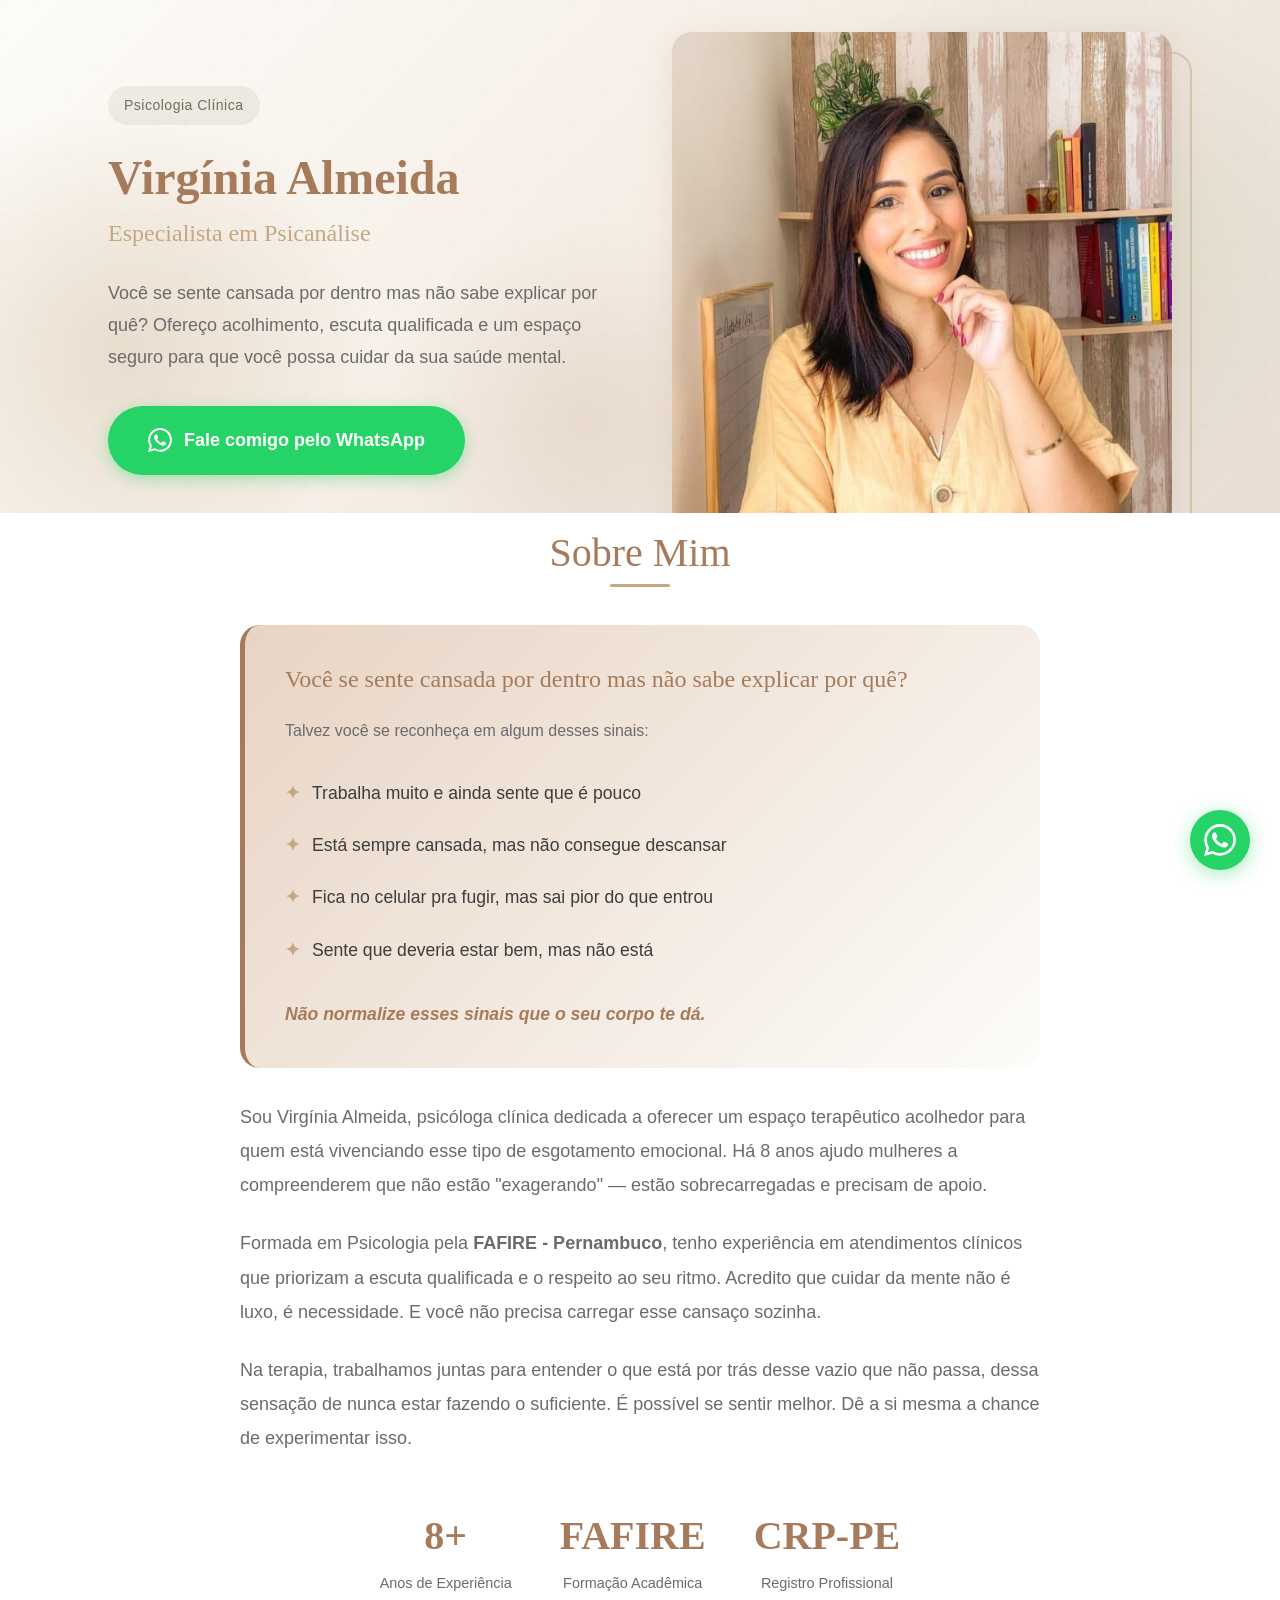
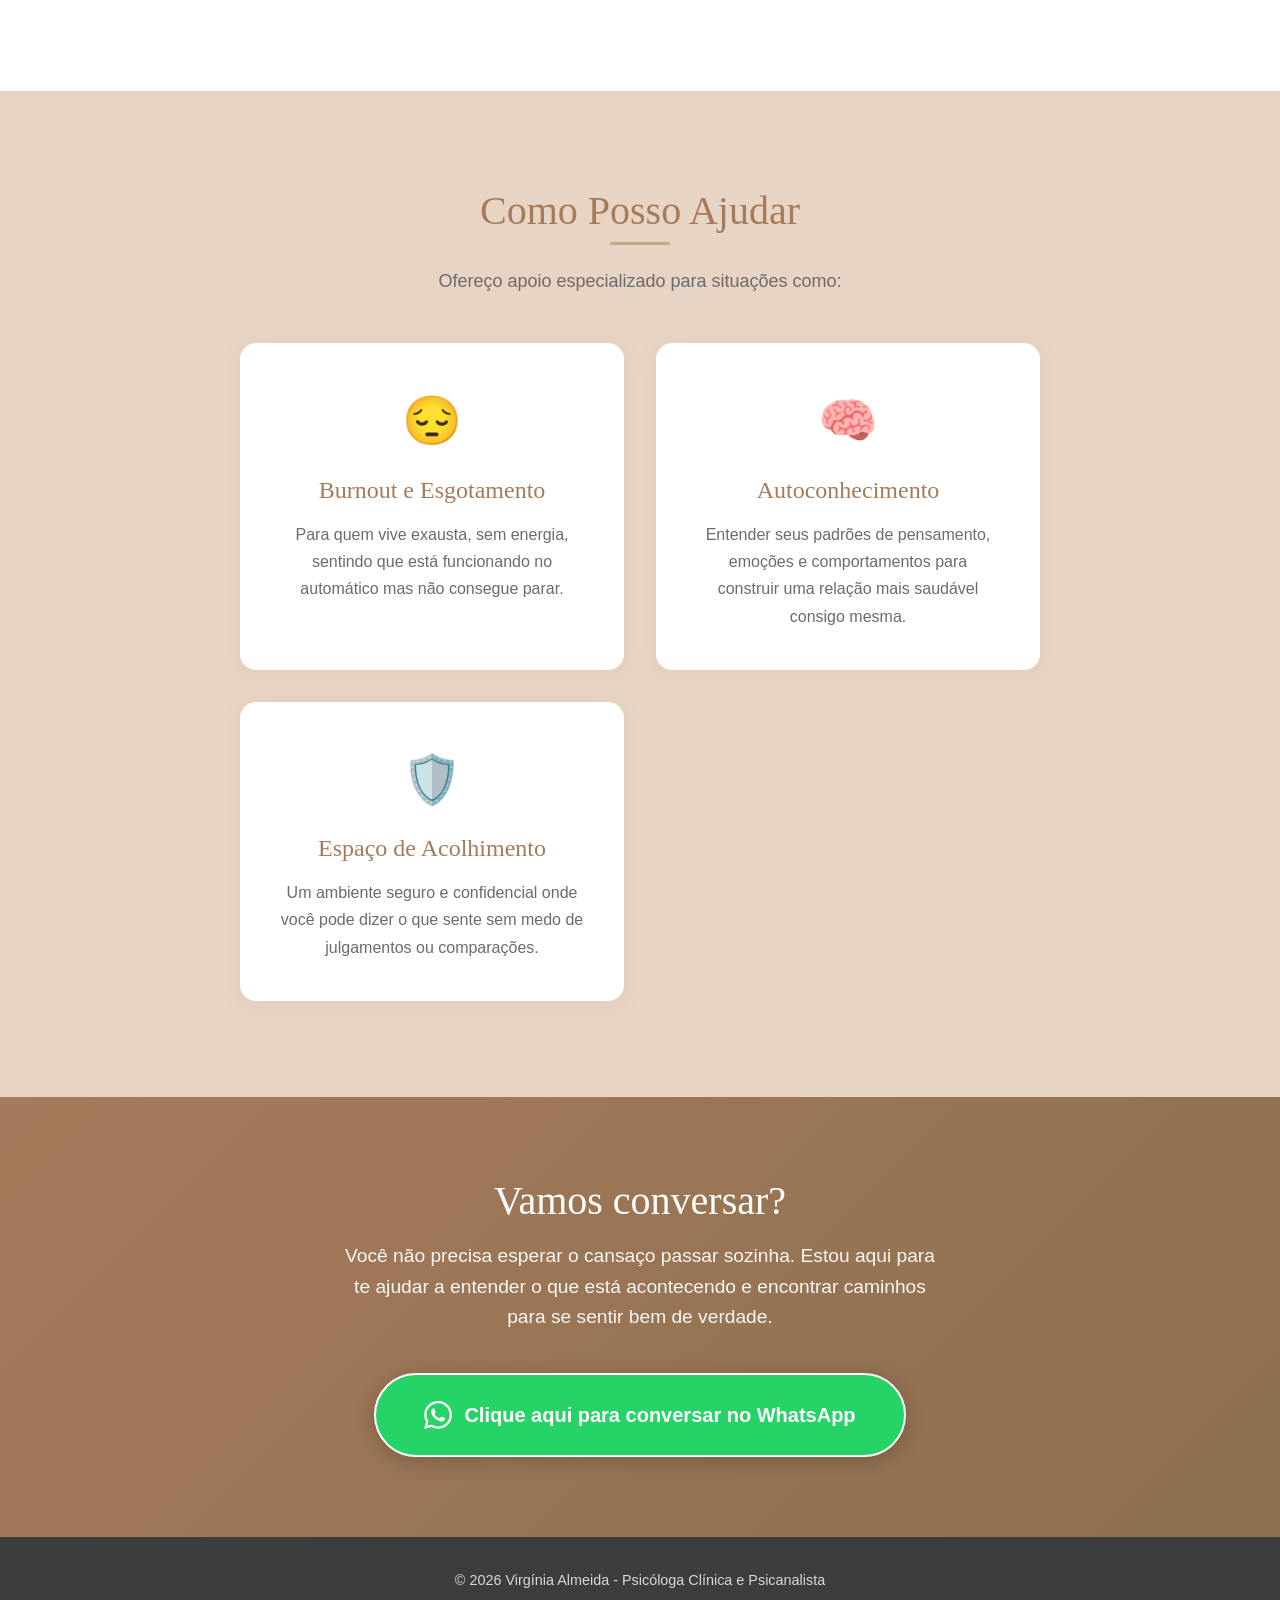
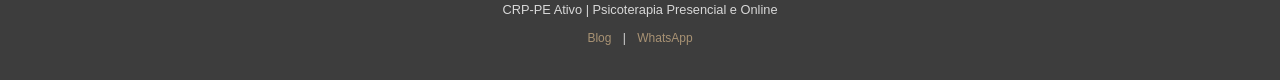
==== index.html @ a4eef8e7 "Add files via upload" ====
<!DOCTYPE html>
<html lang="pt-BR">
<head>
    <meta charset="UTF-8">
    <meta name="viewport" content="width=device-width, initial-scale=1.0">

    <!-- SEO Ético -->
    <title>Virgínia Almeida | Psicóloga Clínica e Psicanalista - Recife e Online</title>
    <meta name="description" content="Psicóloga clínica especialista em psicanálise. Atendimento acolhedor em Recife-PE e online para todo o Brasil. 8 anos de experiência em saúde mental.">
    <meta name="keywords" content="psicóloga clínica, psicanálise, terapia online, psicóloga recife, saúde mental, bem estar emocional, burnout">
    <meta name="author" content="Virgínia Almeida">
    <meta name="robots" content="index, follow">
    <link rel="canonical" href="https://virginiaalmeidapsicologa.com">

    <!-- Open Graph -->
    <meta property="og:type" content="website">
    <meta property="og:url" content="https://virginiaalmeidapsicologa.com">
    <meta property="og:title" content="Virgínia Almeida | Psicóloga Clínica e Psicanalista">
    <meta property="og:description" content="Acolhimento e escuta qualificada para sua saúde mental. Atendimento em Recife e online.">
    <meta property="og:image" content="virginia-almeida-psicologa.jpg">
    <meta property="og:locale" content="pt_BR">

    <!-- Schema.org Ético -->
    <script type="application/ld+json">
    {
        "@context": "https://schema.org",
        "@graph": [
            {
                "@type": "Person",
                "@id": "https://virginiaalmeidapsicologa.com/#person",
                "name": "Virgínia Almeida",
                "jobTitle": "Psicóloga Clínica e Psicanalista",
                "description": "Psicóloga clínica especialista em psicanálise com 8 anos de experiência em atendimento psicoterápico",
                "url": "https://virginiaalmeidapsicologa.com",
                "image": "virginia-almeida-psicologa.jpg",
                "alumniOf": {
                    "@type": "CollegeOrUniversity",
                    "name": "FAFIRE - Pernambuco"
                },
                "knowsAbout": [
                    "Psicanálise",
                    "Psicologia Clínica",
                    "Saúde Mental",
                    "Bem-estar Emocional",
                    "Burnout"
                ],
                "hasCredential": "CRP-PE Ativo",
                "telephone": "+5581993453835",
                "areaServed": "Brasil"
            },
            {
                "@type": "LocalBusiness",
                "@id": "https://virginiaalmeidapsicologa.com/#localbusiness",
                "name": "Virgínia Almeida - Psicologia Clínica",
                "description": "Consultório de psicologia clínica especializado em psicanálise e tratamento de burnout",
                "url": "https://virginiaalmeidapsicologa.com",
                "telephone": "+5581993453835",
                "address": {
                    "@type": "PostalAddress",
                    "addressLocality": "Recife",
                    "addressRegion": "PE",
                    "addressCountry": "BR"
                },
                "serviceType": [
                    "Psicoterapia Individual",
                    "Psicanálise",
                    "Tratamento de Burnout"
                ]
            }
        ]
    }
    </script>

    <style>
        :root {
            --color-primary: #A67B5B;
            --color-secondary: #C4A882;
            --color-accent: #6B735A;
            --color-bg: #FDFCF9;
            --color-bg-alt: #E8D4C4;
            --color-text: #3D3D3D;
            --color-text-light: #6B6B6B;
            --color-white: #FFFFFF;
            --shadow-soft: 0 4px 20px rgba(166, 123, 91, 0.1);
            --shadow-medium: 0 8px 30px rgba(166, 123, 91, 0.15);
            --transition: all 0.3s cubic-bezier(0.4, 0, 0.2, 1);
        }

        * { margin: 0; padding: 0; box-sizing: border-box; }
        html { scroll-behavior: smooth; }
        body {
            font-family: 'Inter', -apple-system, BlinkMacSystemFont, sans-serif;
            background-color: var(--color-bg);
            color: var(--color-text);
            line-height: 1.6;
            overflow-x: hidden;
        }

        h1, h2, h3 { font-family: 'Playfair Display', Georgia, serif; font-weight: 500; line-height: 1.2; }

        @keyframes fadeInUp {
            from { opacity: 0; transform: translateY(30px); }
            to { opacity: 1; transform: translateY(0); }
        }

        @keyframes float {
            0%, 100% { transform: translate(0, 0) rotate(0deg); }
            33% { transform: translate(30px, -30px) rotate(2deg); }
            66% { transform: translate(-20px, 20px) rotate(-2deg); }
        }

        @keyframes pulse {
            0%, 100% { box-shadow: 0 0 0 0 rgba(37, 211, 102, 0.4); }
            50% { box-shadow: 0 0 0 20px rgba(37, 211, 102, 0); }
        }

        .animate-on-scroll { opacity: 0; transform: translateY(30px); transition: opacity 0.8s ease, transform 0.8s ease; }
        .animate-on-scroll.visible { opacity: 1; transform: translateY(0); }

        /* Hero Section - SEM NAVBAR */
        .hero {
            min-height: auto;
            display: flex;
            align-items: center;
            padding: 2rem 2rem 0 2rem;
            background: linear-gradient(135deg, #FDFCF9 0%, #F5EDE4 50%, #E8DDD4 100%);
            position: relative;
            overflow: hidden;
        }

        .hero::before {
            content: '';
            position: absolute;
            top: -10%;
            right: -5%;
            width: 600px;
            height: 600px;
            background: radial-gradient(circle, rgba(181, 192, 154, 0.4) 0%, rgba(181, 192, 154, 0.1) 50%, transparent 70%);
            border-radius: 60% 40% 30% 70% / 60% 30% 70% 40%;
            animation: float 8s ease-in-out infinite;
            z-index: 0;
        }

        .hero::after {
            content: '';
            position: absolute;
            bottom: -10%;
            left: -10%;
            width: 500px;
            height: 500px;
            background: radial-gradient(circle, rgba(196, 168, 130, 0.3) 0%, rgba(196, 168, 130, 0.05) 60%, transparent 70%);
            border-radius: 40% 60% 70% 30% / 40% 50% 60% 50%;
            animation: float 10s ease-in-out infinite reverse;
            z-index: 0;
        }

        .blob-3 {
            position: absolute;
            top: 40%;
            left: 30%;
            width: 400px;
            height: 400px;
            background: radial-gradient(circle, rgba(166, 123, 91, 0.15) 0%, transparent 70%);
            border-radius: 60% 40% 50% 50% / 50% 60% 40% 60%;
            animation: float 12s ease-in-out infinite;
            z-index: 0;
            pointer-events: none;
        }

        .hero-pattern {
            position: absolute;
            top: 0;
            left: 0;
            right: 0;
            bottom: 0;
            background-image: url("data:image/svg+xml,%3Csvg width='60' height='60' viewBox='0 0 60 60' xmlns='http://www.w3.org/2000/svg'%3E%3Cg fill='none' fill-rule='evenodd'%3E%3Cg fill='%236B735A' fill-opacity='0.03'%3E%3Cpath d='M36 34v-4h-2v4h-4v2h4v4h2v-4h4v-2h-4zm0-30V0h-2v4h-4v2h4v4h2V6h4V4h-4zM6 34v-4H4v4H0v2h4v4h2v-4h4v-2H6zM6 4V0H4v4H0v2h4v4h2V6h4V4H6z'/%3E%3C/g%3E%3C/g%3E%3C/svg%3E");
            opacity: 0.5;
            z-index: 0;
        }

        .hero-container {
            max-width: 1200px;
            margin: 0 auto;
            display: grid;
            grid-template-columns: 1fr 1fr;
            gap: 4rem;
            align-items: center;
            position: relative;
            z-index: 1;
            padding-bottom: 2rem;
        }

        @media (min-width: 769px) {
            .hero-container {
                padding-bottom: 1rem;
            }
        }

        .hero-content { animation: fadeInUp 1s ease; }

        .hero-tag {
            display: inline-block;
            background-color: rgba(107, 115, 90, 0.1);
            color: var(--color-accent);
            padding: 0.5rem 1rem;
            border-radius: 50px;
            font-size: 0.875rem;
            font-weight: 500;
            margin-bottom: 1.5rem;
            letter-spacing: 0.5px;
        }

        .hero h1 {
            font-size: 3rem;
            color: var(--color-primary);
            margin-bottom: 0.5rem;
            font-weight: 600;
        }

        .hero-subtitle {
            font-size: 1.5rem;
            color: var(--color-secondary);
            margin-bottom: 1.5rem;
            font-family: 'Playfair Display', serif;
        }

        .hero-description {
            font-size: 1.125rem;
            color: var(--color-text-light);
            margin-bottom: 2rem;
            max-width: 500px;
            line-height: 1.8;
        }

        /* BOTÃO WHATSAPP */
        .whatsapp-btn-hero {
            display: inline-flex;
            align-items: center;
            gap: 0.75rem;
            background-color: #25D366;
            color: white;
            text-decoration: none;
            padding: 1.25rem 2.5rem;
            border-radius: 50px;
            font-weight: 600;
            font-size: 1.125rem;
            transition: var(--transition);
            box-shadow: 0 4px 15px rgba(37, 211, 102, 0.4);
            animation: pulse 2s infinite;
            border: none;
            cursor: pointer;
        }

        .whatsapp-btn-hero:hover {
            background-color: #128C7E;
            transform: translateY(-2px);
            box-shadow: 0 6px 20px rgba(37, 211, 102, 0.5);
        }

        .whatsapp-btn-hero svg {
            width: 24px;
            height: 24px;
            fill: currentColor;
        }

        .hero-image {
            position: relative;
            animation: fadeInUp 1s ease 0.2s both;
        }

        .hero-image img {
            width: 100%;
            max-width: 500px;
            height: auto;
            border-radius: 20px;
            box-shadow: var(--shadow-medium);
            object-fit: cover;
            display: block;
            margin: 0 auto;
        }

        .hero-image::before {
            content: '';
            position: absolute;
            top: 20px;
            left: 20px;
            right: -20px;
            bottom: -20px;
            border: 2px solid var(--color-secondary);
            border-radius: 20px;
            z-index: -1;
            opacity: 0.5;
        }

        /* About Section - COM TEXTO BURNOUT */
        .about {
            padding: 2rem 2rem 6rem 2rem;
            background-color: var(--color-white);
            margin-top: -2rem;
            position: relative;
            z-index: 2;
        }

        @media (min-width: 769px) {
            .about {
                padding: 1rem 2rem 6rem 2rem;
            }
        }

        .container {
            max-width: 800px;
            margin: 0 auto;
            text-align: center;
        }

        .section-title {
            font-size: 2.5rem;
            color: var(--color-primary);
            margin-bottom: 1rem;
            position: relative;
            display: inline-block;
        }

        .section-title::after {
            content: '';
            position: absolute;
            bottom: -10px;
            left: 50%;
            transform: translateX(-50%);
            width: 60px;
            height: 3px;
            background-color: var(--color-secondary);
            border-radius: 2px;
        }

        /* DESTAQUE BURNOUT */
        .burnout-highlight {
            background: linear-gradient(135deg, var(--color-bg-alt) 0%, var(--color-bg) 100%);
            padding: 2.5rem;
            border-radius: 20px;
            margin: 2rem 0;
            border-left: 5px solid var(--color-primary);
            text-align: left;
        }

        .burnout-highlight h3 {
            color: var(--color-primary);
            font-size: 1.5rem;
            margin-bottom: 1.5rem;
            font-family: 'Playfair Display', serif;
        }

        .burnout-list {
            list-style: none;
            margin: 1.5rem 0;
        }

        .burnout-list li {
            padding: 0.75rem 0;
            color: var(--color-text);
            font-size: 1.1rem;
            display: flex;
            align-items: flex-start;
            gap: 0.75rem;
        }

        .burnout-list li::before {
            content: '✦';
            color: var(--color-secondary);
            font-weight: bold;
            flex-shrink: 0;
        }

        .burnout-warning {
            color: var(--color-primary);
            font-weight: 600;
            font-size: 1.1rem;
            margin-top: 1.5rem;
            font-style: italic;
        }

        .about-text {
            font-size: 1.125rem;
            color: var(--color-text-light);
            line-height: 1.9;
            margin-top: 2rem;
            text-align: left;
        }

        .about-text p { margin-bottom: 1.5rem; }

        .credentials {
            display: flex;
            justify-content: center;
            gap: 3rem;
            margin-top: 3rem;
            flex-wrap: wrap;
        }

        .credential-item { text-align: center; }

        .credential-number {
            font-size: 2.5rem;
            font-weight: 600;
            color: var(--color-primary);
            font-family: 'Playfair Display', serif;
        }

        .credential-label {
            font-size: 0.9rem;
            color: var(--color-text-light);
            margin-top: 0.25rem;
        }

        /* Especialidade Section */
        .especialidade {
            padding: 6rem 2rem;
            background-color: var(--color-bg-alt);
        }

        .especialidade-grid {
            max-width: 1000px;
            margin: 0 auto;
            display: grid;
            grid-template-columns: repeat(auto-fit, minmax(300px, 1fr));
            gap: 2rem;
            margin-top: 3rem;
        }

        .especialidade-card {
            background-color: var(--color-white);
            padding: 2.5rem;
            border-radius: 16px;
            box-shadow: var(--shadow-soft);
            transition: var(--transition);
            text-align: center;
        }

        .especialidade-card:hover {
            transform: translateY(-5px);
            box-shadow: var(--shadow-medium);
        }

        .especialidade-icon { font-size: 3rem; margin-bottom: 1rem; }

        .especialidade-card h3 {
            color: var(--color-primary);
            margin-bottom: 1rem;
            font-size: 1.5rem;
        }

        .especialidade-card p {
            color: var(--color-text-light);
            font-size: 1rem;
            line-height: 1.7;
        }

        /* CTA Section - SEM FORMULÁRIO */
        .cta-section {
            background: linear-gradient(135deg, var(--color-primary) 0%, #8B6F4E 100%);
            padding: 5rem 2rem;
            text-align: center;
            color: white;
        }

        .cta-section h2 {
            font-size: 2.5rem;
            margin-bottom: 1rem;
            color: white;
            font-family: 'Playfair Display', serif;
        }

        .cta-section p {
            font-size: 1.2rem;
            opacity: 0.95;
            margin-bottom: 2.5rem;
            max-width: 600px;
            margin-left: auto;
            margin-right: auto;
            line-height: 1.6;
        }

        .whatsapp-btn-large {
            display: inline-flex;
            align-items: center;
            gap: 0.75rem;
            background-color: #25D366;
            color: white;
            text-decoration: none;
            padding: 1.5rem 3rem;
            border-radius: 50px;
            font-weight: 700;
            font-size: 1.25rem;
            transition: var(--transition);
            box-shadow: 0 4px 20px rgba(0,0,0,0.2);
            animation: pulse 2s infinite;
            border: 2px solid white;
        }

        .whatsapp-btn-large:hover {
            background-color: #128C7E;
            transform: translateY(-3px);
            box-shadow: 0 8px 25px rgba(0,0,0,0.3);
        }

        .whatsapp-btn-large svg {
            width: 28px;
            height: 28px;
            fill: currentColor;
        }

        /* WhatsApp Flutuante */
        .whatsapp-float {
            position: fixed;
            bottom: 30px;
            right: 30px;
            background-color: #25D366;
            color: white;
            width: 60px;
            height: 60px;
            border-radius: 50%;
            display: flex;
            align-items: center;
            justify-content: center;
            text-decoration: none;
            box-shadow: 0 4px 20px rgba(37, 211, 102, 0.4);
            z-index: 1000;
            transition: var(--transition);
            animation: pulse 2s infinite;
        }

        .whatsapp-float:hover {
            transform: scale(1.1);
            background-color: #128C7E;
        }

        .whatsapp-float svg {
            width: 32px;
            height: 32px;
            fill: currentColor;
        }

        /* Footer */
        footer {
            background-color: var(--color-text);
            color: var(--color-white);
            text-align: center;
            padding: 2rem;
            font-size: 0.9rem;
        }

        footer p { opacity: 0.8; }

        footer a {
            color: var(--color-secondary);
            text-decoration: none;
            margin: 0 0.5rem;
        }

        /* Responsividade */
        @media (max-width: 768px) {
            .hero-container {
                grid-template-columns: 1fr;
                gap: 2rem;
                text-align: center;
            }

            .hero h1 { font-size: 2.2rem; }
            .hero-subtitle { font-size: 1.25rem; }
            .hero-description { margin: 0 auto 2rem; font-size: 1rem; }
            .hero-image { order: -1; }
            .hero-image img { max-width: 280px; }
            .section-title { font-size: 2rem; }
            .credentials { gap: 2rem; }

            .burnout-highlight { padding: 1.5rem; }
            .burnout-highlight h3 { font-size: 1.3rem; }
            .burnout-list li { font-size: 1rem; }

            .cta-section h2 { font-size: 2rem; }
            .cta-section p { font-size: 1.1rem; }
            .whatsapp-btn-large {
                padding: 1.25rem 2rem;
                font-size: 1.1rem;
            }
        }
    </style>
</head>
<body>
    <!-- INÍCIO: Hero sem Navbar -->
    <section class="hero">
        <div class="hero-pattern"></div>
        <div class="blob-3"></div>
        <div class="hero-container">
            <div class="hero-content">
                <span class="hero-tag">Psicologia Clínica</span>
                <h1>Virgínia Almeida</h1>
                <p class="hero-subtitle">Especialista em Psicanálise</p>
                <p class="hero-description">
                    Você se sente cansada por dentro mas não sabe explicar por quê? 
                    Ofereço acolhimento, escuta qualificada e um espaço seguro para 
                    que você possa cuidar da sua saúde mental.
                </p>

                <!-- BOTÃO WHATSAPP COM MENSAGEM PRÉ-DEFINIDA -->
                <a href="https://wa.me/5581993453835?text=Oi!%20Gostaria%20de%20marcar%20uma%20consulta." 
                   class="whatsapp-btn-hero" 
                   target="_blank" 
                   rel="noopener noreferrer">
                    <svg viewBox="0 0 24 24" xmlns="http://www.w3.org/2000/svg">
                        <path d="M17.472 14.382c-.297-.149-1.758-.867-2.03-.967-.273-.099-.471-.148-.67.15-.197.297-.767.966-.94 1.164-.173.199-.347.223-.644.075-.297-.15-1.255-.463-2.39-1.475-.883-.788-1.48-1.761-1.653-2.059-.173-.297-.018-.458.13-.606.134-.133.298-.347.446-.52.149-.174.198-.298.298-.497.099-.198.05-.371-.025-.52-.075-.149-.669-1.612-.916-2.207-.242-.579-.487-.5-.669-.51-.173-.008-.371-.008-.57-.008-.198 0-.52.074-.792.372-.272.297-1.04 1.016-1.04 2.479 0 1.462 1.065 2.875 1.213 3.074.149.198 2.096 3.2 5.077 4.487.709.306 1.262.489 1.694.625.712.227 1.36.195 1.871.118.571-.085 1.758-.719 2.006-1.413.248-.694.248-1.289.173-1.413-.074-.124-.272-.198-.57-.347m-5.421 7.403h-.004a9.87 9.87 0 01-5.031-1.378l-.361-.214-3.741.982.998-3.648-.235-.374a9.86 9.86 0 01-1.51-5.26c.001-5.45 4.436-9.884 9.888-9.884 2.64 0 5.122 1.03 6.988 2.898a9.825 9.825 0 012.893 6.994c-.003 5.45-4.437 9.884-9.885 9.884m8.413-18.297A11.815 11.815 0 0012.05 0C5.495 0 .16 5.335.157 11.892c0 2.096.547 4.142 1.588 5.945L.057 24l6.305-1.654a11.882 11.882 0 005.683 1.448h.005c6.554 0 11.89-5.335 11.893-11.893a11.821 11.821 0 00-3.48-8.413z"/>
                    </svg>
                    Fale comigo pelo WhatsApp
                </a>
            </div>
            <div class="hero-image">
                <img src="virginia-almeida-psicologa.jpg" alt="Virgínia Almeida - Psicóloga Clínica" loading="lazy">
            </div>
        </div>
    </section>

    <!-- Sobre Mim - COM TEXTO SOBRE BURNOUT -->
    <section class="about" id="sobre">
        <div class="container">
            <h2 class="section-title animate-on-scroll">Sobre Mim</h2>

            <!-- DESTAQUE BURNOUT -->
            <div class="burnout-highlight animate-on-scroll">
                <h3>Você se sente cansada por dentro mas não sabe explicar por quê?</h3>
                <p style="color: var(--color-text-light); margin-bottom: 1rem;">
                    Talvez você se reconheça em algum desses sinais:
                </p>
                <ul class="burnout-list">
                    <li>Trabalha muito e ainda sente que é pouco</li>
                    <li>Está sempre cansada, mas não consegue descansar</li>
                    <li>Fica no celular pra fugir, mas sai pior do que entrou</li>
                    <li>Sente que deveria estar bem, mas não está</li>
                </ul>
                <p class="burnout-warning">
                    Não normalize esses sinais que o seu corpo te dá.
                </p>
            </div>

            <div class="about-text animate-on-scroll">
                <p>
                    Sou Virgínia Almeida, psicóloga clínica dedicada a oferecer um espaço terapêutico 
                    acolhedor para quem está vivenciando esse tipo de esgotamento emocional. 
                    Há 8 anos ajudo mulheres a compreenderem que não estão "exagerando" — 
                    estão sobrecarregadas e precisam de apoio.
                </p>
                <p>
                    Formada em Psicologia pela <strong>FAFIRE - Pernambuco</strong>, tenho experiência 
                    em atendimentos clínicos que priorizam a escuta qualificada e o respeito ao seu ritmo. 
                    Acredito que cuidar da mente não é luxo, é necessidade. E você não precisa carregar 
                    esse cansaço sozinha.
                </p>
                <p>
                    Na terapia, trabalhamos juntas para entender o que está por trás desse vazio que não 
                    passa, dessa sensação de nunca estar fazendo o suficiente. É possível se sentir melhor. 
                    Dê a si mesma a chance de experimentar isso.
                </p>
            </div>

            <div class="credentials animate-on-scroll">
                <div class="credential-item">
                    <div class="credential-number">8+</div>
                    <div class="credential-label">Anos de Experiência</div>
                </div>
                <div class="credential-item">
                    <div class="credential-number">FAFIRE</div>
                    <div class="credential-label">Formação Acadêmica</div>
                </div>
                <div class="credential-item">
                    <div class="credential-number">CRP-PE</div>
                    <div class="credential-label">Registro Profissional</div>
                </div>
            </div>
        </div>
    </section>

    <!-- Especialidades -->
    <section class="especialidade">
        <div class="container">
            <h2 class="section-title animate-on-scroll">Como Posso Ajudar</h2>
            <p style="color: var(--color-text-light); margin-top: 1rem; font-size: 1.125rem;" class="animate-on-scroll">
                Ofereço apoio especializado para situações como:
            </p>
            <div class="especialidade-grid">
                <div class="especialidade-card animate-on-scroll">
                    <div class="especialidade-icon">😔</div>
                    <h3>Burnout e Esgotamento</h3>
                    <p>Para quem vive exausta, sem energia, sentindo que está funcionando no automático mas não consegue parar.</p>
                </div>
                <div class="especialidade-card animate-on-scroll">
                    <div class="especialidade-icon">🧠</div>
                    <h3>Autoconhecimento</h3>
                    <p>Entender seus padrões de pensamento, emoções e comportamentos para construir uma relação mais saudável consigo mesma.</p>
                </div>
                <div class="especialidade-card animate-on-scroll">
                    <div class="especialidade-icon">🛡️</div>
                    <h3>Espaço de Acolhimento</h3>
                    <p>Um ambiente seguro e confidencial onde você pode dizer o que sente sem medo de julgamentos ou comparações.</p>
                </div>
            </div>
        </div>
    </section>

    <!-- CTA Final - SEM FORMULÁRIO -->
    <section class="cta-section" id="contato">
        <h2>Vamos conversar?</h2>
        <p>
            Você não precisa esperar o cansaço passar sozinha. Estou aqui para te ajudar 
            a entender o que está acontecendo e encontrar caminhos para se sentir bem de verdade.
        </p>
        <a href="https://wa.me/5581993453835?text=Oi!%20Gostaria%20de%20marcar%20uma%20consulta." 
           class="whatsapp-btn-large" 
           target="_blank" 
           rel="noopener noreferrer">
            <svg viewBox="0 0 24 24" xmlns="http://www.w3.org/2000/svg">
                <path d="M17.472 14.382c-.297-.149-1.758-.867-2.03-.967-.273-.099-.471-.148-.67.15-.197.297-.767.966-.94 1.164-.173.199-.347.223-.644.075-.297-.15-1.255-.463-2.39-1.475-.883-.788-1.48-1.761-1.653-2.059-.173-.297-.018-.458.13-.606.134-.133.298-.347.446-.52.149-.174.198-.298.298-.497.099-.198.05-.371-.025-.52-.075-.149-.669-1.612-.916-2.207-.242-.579-.487-.5-.669-.51-.173-.008-.371-.008-.57-.008-.198 0-.52.074-.792.372-.272.297-1.04 1.016-1.04 2.479 0 1.462 1.065 2.875 1.213 3.074.149.198 2.096 3.2 5.077 4.487.709.306 1.262.489 1.694.625.712.227 1.36.195 1.871.118.571-.085 1.758-.719 2.006-1.413.248-.694.248-1.289.173-1.413-.074-.124-.272-.198-.57-.347m-5.421 7.403h-.004a9.87 9.87 0 01-5.031-1.378l-.361-.214-3.741.982.998-3.648-.235-.374a9.86 9.86 0 01-1.51-5.26c.001-5.45 4.436-9.884 9.888-9.884 2.64 0 5.122 1.03 6.988 2.898a9.825 9.825 0 012.893 6.994c-.003 5.45-4.437 9.884-9.885 9.884m8.413-18.297A11.815 11.815 0 0012.05 0C5.495 0 .16 5.335.157 11.892c0 2.096.547 4.142 1.588 5.945L.057 24l6.305-1.654a11.882 11.882 0 005.683 1.448h.005c6.554 0 11.89-5.335 11.893-11.893a11.821 11.821 0 00-3.48-8.413z"/>
            </svg>
            Clique aqui para conversar no WhatsApp
        </a>
    </section>

    <!-- Footer -->
    <footer>
        <p>&copy; 2026 Virgínia Almeida - Psicóloga Clínica e Psicanalista</p>
        <p style="margin-top: 0.5rem; font-size: 0.8rem;">CRP-PE Ativo | Psicoterapia Presencial e Online</p>
        <p style="margin-top: 0.5rem; font-size: 0.75rem;">
            <a href="blog.html">Blog</a> | 
            <a href="https://wa.me/5581993453835?text=Oi!%20Gostaria%20de%20marcar%20uma%20consulta.">WhatsApp</a>
        </p>
    </footer>

    <!-- WhatsApp Flutuante -->
    <a href="https://wa.me/5581993453835?text=Oi!%20Gostaria%20de%20marcar%20uma%20consulta." 
       class="whatsapp-float" 
       target="_blank" 
       rel="noopener noreferrer" 
       aria-label="Fale pelo WhatsApp">
        <svg viewBox="0 0 24 24" xmlns="http://www.w3.org/2000/svg">
            <path d="M17.472 14.382c-.297-.149-1.758-.867-2.03-.967-.273-.099-.471-.148-.67.15-.197.297-.767.966-.94 1.164-.173.199-.347.223-.644.075-.297-.15-1.255-.463-2.39-1.475-.883-.788-1.48-1.761-1.653-2.059-.173-.297-.018-.458.13-.606.134-.133.298-.347.446-.52.149-.174.198-.298.298-.497.099-.198.05-.371-.025-.52-.075-.149-.669-1.612-.916-2.207-.242-.579-.487-.5-.669-.51-.173-.008-.371-.008-.57-.008-.198 0-.52.074-.792.372-.272.297-1.04 1.016-1.04 2.479 0 1.462 1.065 2.875 1.213 3.074.149.198 2.096 3.2 5.077 4.487.709.306 1.262.489 1.694.625.712.227 1.36.195 1.871.118.571-.085 1.758-.719 2.006-1.413.248-.694.248-1.289.173-1.413-.074-.124-.272-.198-.57-.347m-5.421 7.403h-.004a9.87 9.87 0 01-5.031-1.378l-.361-.214-3.741.982.998-3.648-.235-.374a9.86 9.86 0 01-1.51-5.26c.001-5.45 4.436-9.884 9.888-9.884 2.64 0 5.122 1.03 6.988 2.898a9.825 9.825 0 012.893 6.994c-.003 5.45-4.437 9.884-9.885 9.884m8.413-18.297A11.815 11.815 0 0012.05 0C5.495 0 .16 5.335.157 11.892c0 2.096.547 4.142 1.588 5.945L.057 24l6.305-1.654a11.882 11.882 0 005.683 1.448h.005c6.554 0 11.89-5.335 11.893-11.893a11.821 11.821 0 00-3.48-8.413z"/>
        </svg>
    </a>

    <script>
        // Animação de entrada ao scroll
        const observerOptions = {
            root: null,
            rootMargin: '0px',
            threshold: 0.1
        };

        const observer = new IntersectionObserver((entries) => {
            entries.forEach(entry => {
                if (entry.isIntersecting) {
                    entry.target.classList.add('visible');
                }
            });
        }, observerOptions);

        document.querySelectorAll('.animate-on-scroll').forEach((el) => observer.observe(el));
    </script>
</body>
</html>
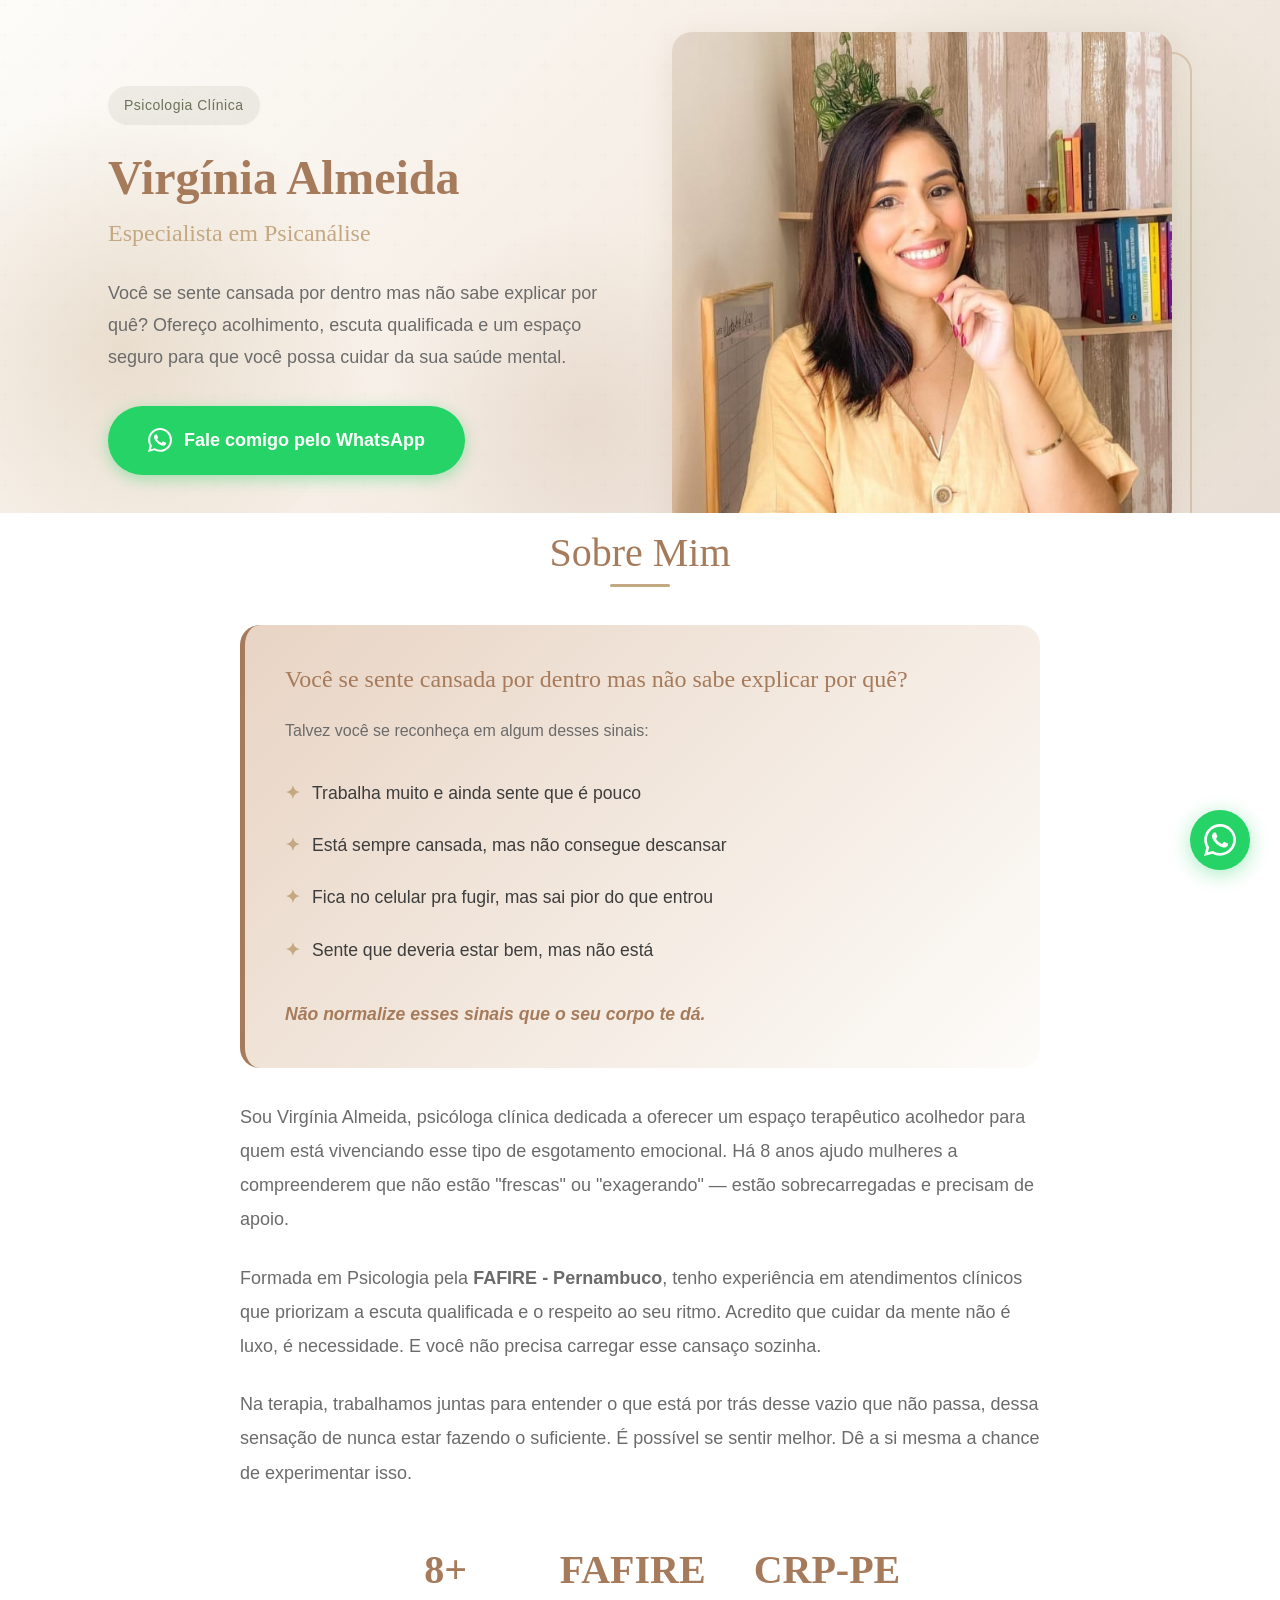
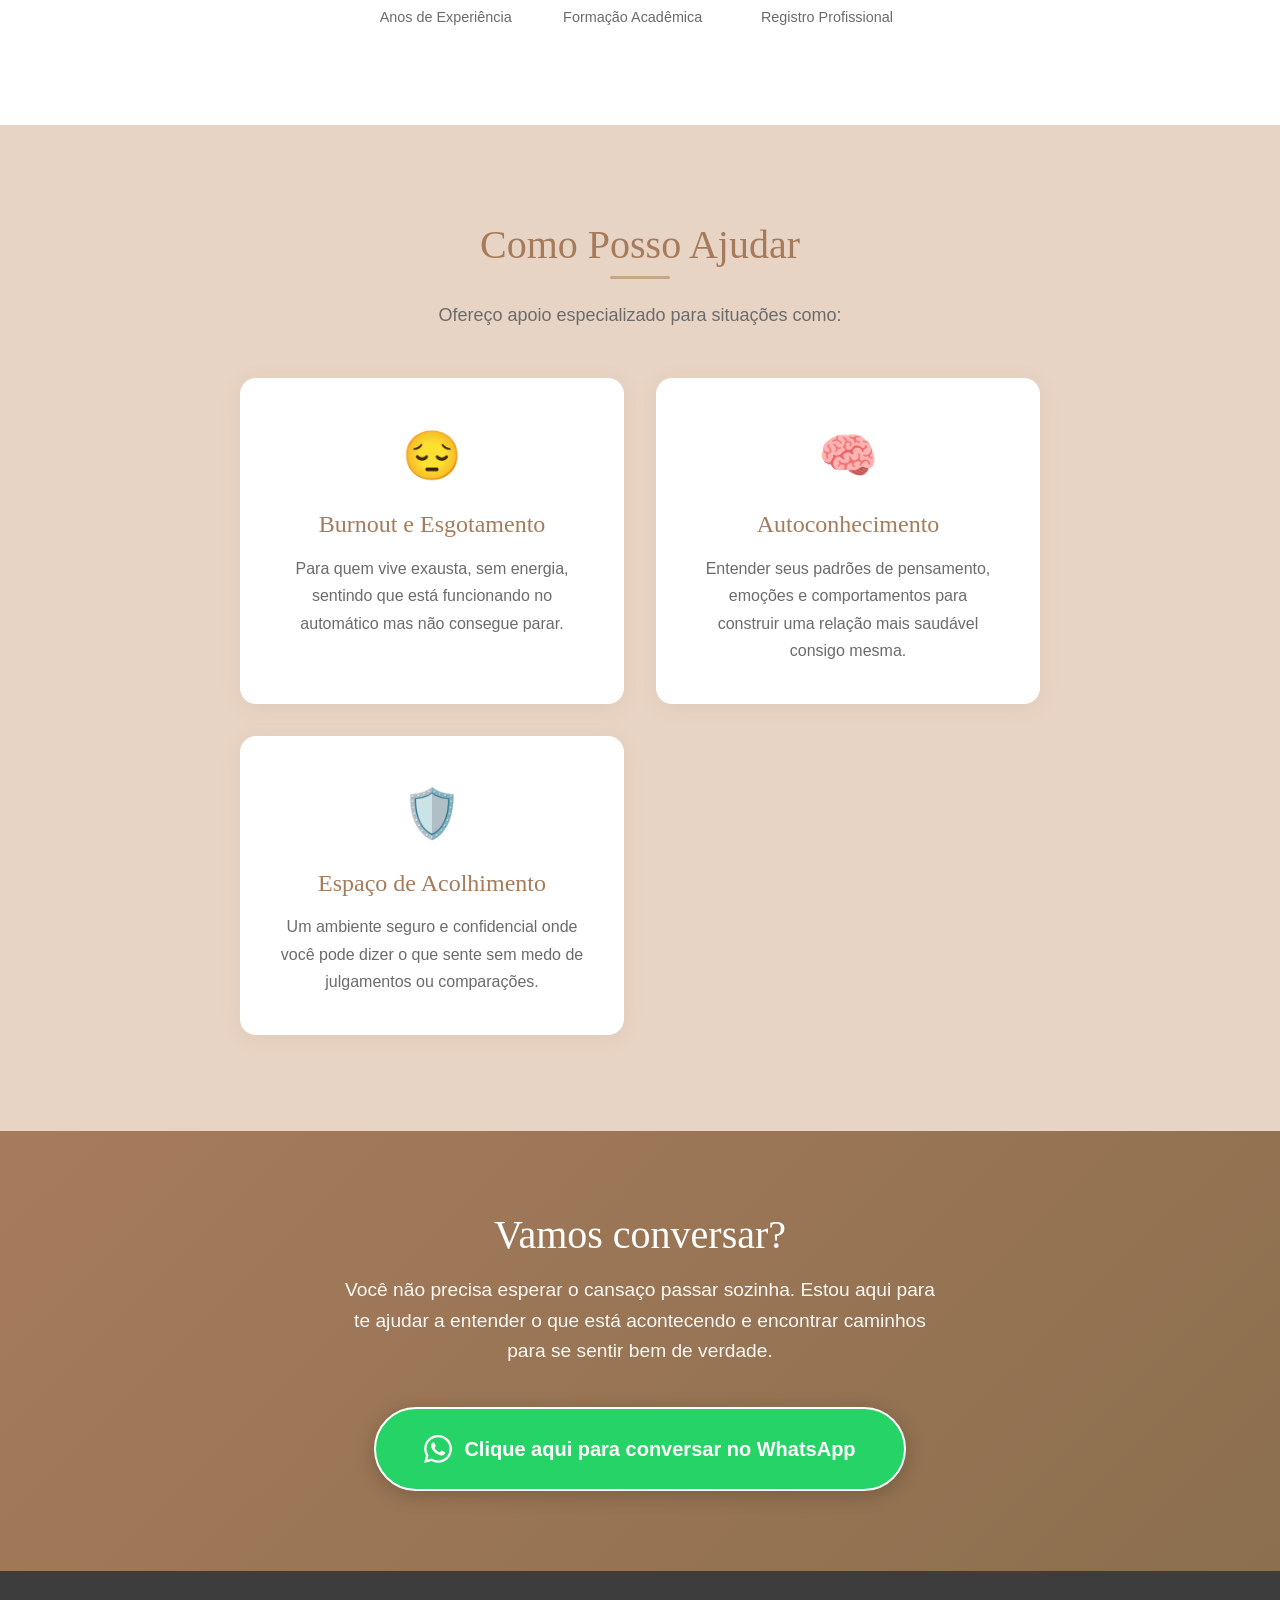
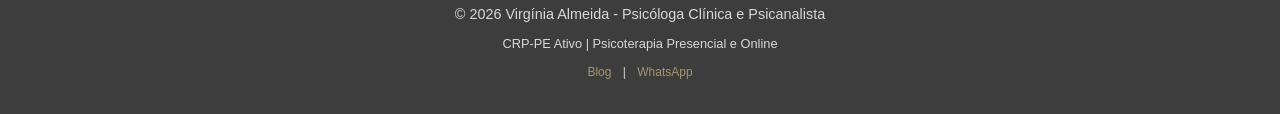
==== commit 5195351d: "Add files via upload" ====
--- a/index.html
+++ b/index.html
@@ -1,6 +1,14 @@
 <!DOCTYPE html>
 <html lang="pt-BR">
 <head>
+    <!-- Google Tag Manager -->
+    <script>(function(w,d,s,l,i){w[l]=w[l]||[];w[l].push({'gtm.start':
+    new Date().getTime(),event:'gtm.js'});var f=d.getElementsByTagName(s)[0],
+    j=d.createElement(s),dl=l!='dataLayer'?'&l='+l:'';j.async=true;j.src=
+    'https://www.googletagmanager.com/gtm.js?id='+i+dl;f.parentNode.insertBefore(j,f);
+    })(window,document,'script','dataLayer','GTM-XXXXXXX');</script>
+    <!-- End Google Tag Manager -->
+
     <meta charset="UTF-8">
     <meta name="viewport" content="width=device-width, initial-scale=1.0">
 
@@ -10,11 +18,11 @@
     <meta name="keywords" content="psicóloga clínica, psicanálise, terapia online, psicóloga recife, saúde mental, bem estar emocional, burnout">
     <meta name="author" content="Virgínia Almeida">
     <meta name="robots" content="index, follow">
-    <link rel="canonical" href="https://virginiaalmeidapsicologa.com">
+    <link rel="canonical" href="https://psivirginialmeida.com.br">
 
     <!-- Open Graph -->
     <meta property="og:type" content="website">
-    <meta property="og:url" content="https://virginiaalmeidapsicologa.com">
+    <meta property="og:url" content="https://psivirginialmeida.com.br">
     <meta property="og:title" content="Virgínia Almeida | Psicóloga Clínica e Psicanalista">
     <meta property="og:description" content="Acolhimento e escuta qualificada para sua saúde mental. Atendimento em Recife e online.">
     <meta property="og:image" content="virginia-almeida-psicologa.jpg">
@@ -27,11 +35,11 @@
         "@graph": [
             {
                 "@type": "Person",
-                "@id": "https://virginiaalmeidapsicologa.com/#person",
+                "@id": "https://psivirginialmeida.com.br/#person",
                 "name": "Virgínia Almeida",
                 "jobTitle": "Psicóloga Clínica e Psicanalista",
                 "description": "Psicóloga clínica especialista em psicanálise com 8 anos de experiência em atendimento psicoterápico",
-                "url": "https://virginiaalmeidapsicologa.com",
+                "url": "https://psivirginialmeida.com.br",
                 "image": "virginia-almeida-psicologa.jpg",
                 "alumniOf": {
                     "@type": "CollegeOrUniversity",
@@ -50,10 +58,10 @@
             },
             {
                 "@type": "LocalBusiness",
-                "@id": "https://virginiaalmeidapsicologa.com/#localbusiness",
+                "@id": "https://psivirginialmeida.com.br/#localbusiness",
                 "name": "Virgínia Almeida - Psicologia Clínica",
                 "description": "Consultório de psicologia clínica especializado em psicanálise e tratamento de burnout",
-                "url": "https://virginiaalmeidapsicologa.com",
+                "url": "https://psivirginialmeida.com.br",
                 "telephone": "+5581993453835",
                 "address": {
                     "@type": "PostalAddress",
@@ -587,6 +595,11 @@
     </style>
 </head>
 <body>
+    <!-- Google Tag Manager (noscript) -->
+    <noscript><iframe src="https://www.googletagmanager.com/ns.html?id=GTM-MFWDWVCD"
+    height="0" width="0" style="display:none;visibility:hidden"></iframe></noscript>
+    <!-- End Google Tag Manager (noscript) -->
+
     <!-- INÍCIO: Hero sem Navbar -->
     <section class="hero">
         <div class="hero-pattern"></div>
@@ -645,7 +658,7 @@
                 <p>
                     Sou Virgínia Almeida, psicóloga clínica dedicada a oferecer um espaço terapêutico 
                     acolhedor para quem está vivenciando esse tipo de esgotamento emocional. 
-                    Há 8 anos ajudo mulheres a compreenderem que não estão "exagerando" — 
+                    Há 8 anos ajudo mulheres a compreenderem que não estão "frescas" ou "exagerando" — 
                     estão sobrecarregadas e precisam de apoio.
                 </p>
                 <p>
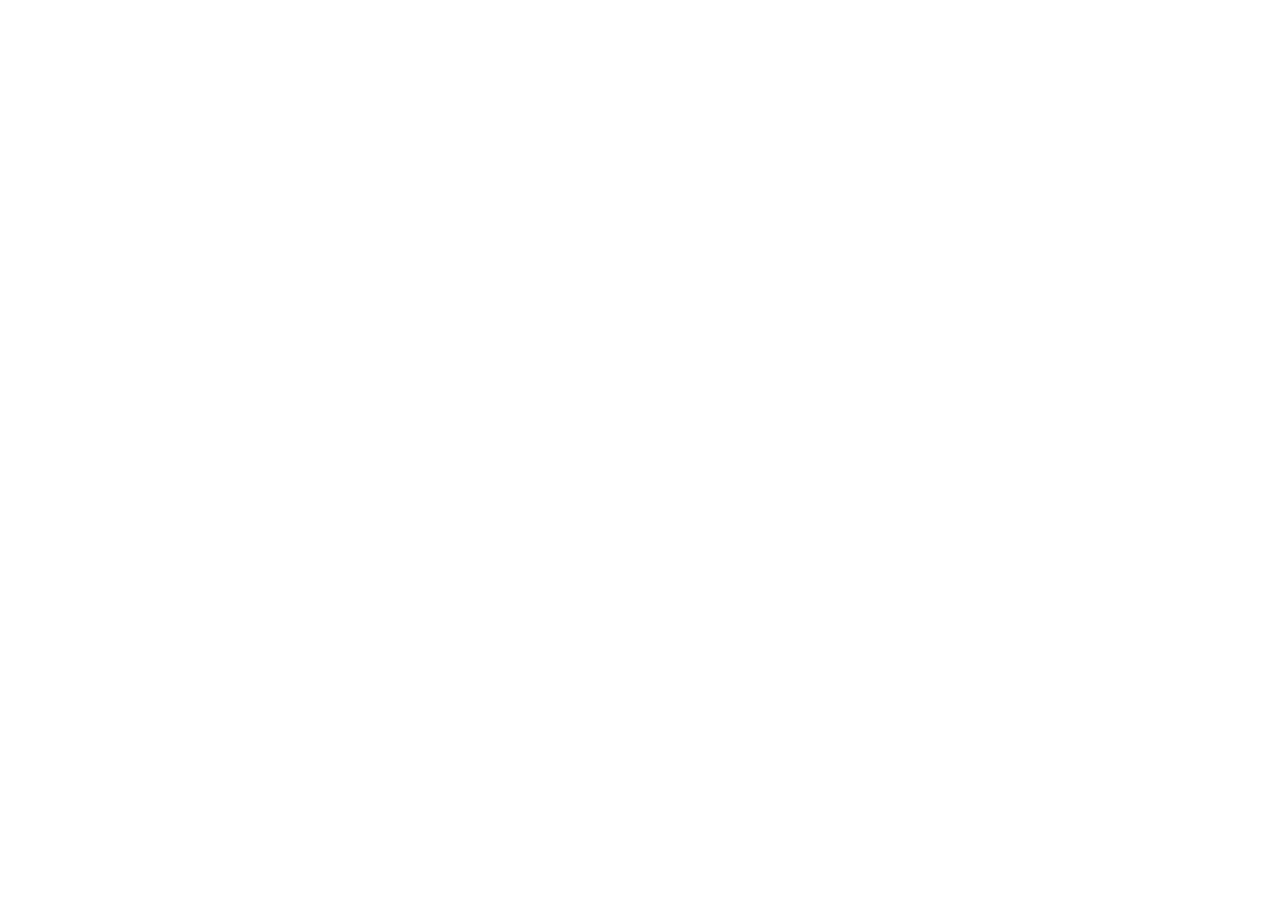
==== commit 0b7b2a7c: "Adiciona site completo de atendimento psicológico" ====
--- a/index.html
+++ b/index.html
@@ -1,779 +1,158 @@
 <!DOCTYPE html>
-<html lang="pt-BR">
-<head>
-    <!-- Google Tag Manager -->
-    <script>(function(w,d,s,l,i){w[l]=w[l]||[];w[l].push({'gtm.start':
-    new Date().getTime(),event:'gtm.js'});var f=d.getElementsByTagName(s)[0],
-    j=d.createElement(s),dl=l!='dataLayer'?'&l='+l:'';j.async=true;j.src=
-    'https://www.googletagmanager.com/gtm.js?id='+i+dl;f.parentNode.insertBefore(j,f);
-    })(window,document,'script','dataLayer','GTM-XXXXXXX');</script>
-    <!-- End Google Tag Manager -->
-
-    <meta charset="UTF-8">
-    <meta name="viewport" content="width=device-width, initial-scale=1.0">
-
-    <!-- SEO Ético -->
-    <title>Virgínia Almeida | Psicóloga Clínica e Psicanalista - Recife e Online</title>
-    <meta name="description" content="Psicóloga clínica especialista em psicanálise. Atendimento acolhedor em Recife-PE e online para todo o Brasil. 8 anos de experiência em saúde mental.">
-    <meta name="keywords" content="psicóloga clínica, psicanálise, terapia online, psicóloga recife, saúde mental, bem estar emocional, burnout">
-    <meta name="author" content="Virgínia Almeida">
-    <meta name="robots" content="index, follow">
-    <link rel="canonical" href="https://psivirginialmeida.com.br">
-
-    <!-- Open Graph -->
-    <meta property="og:type" content="website">
-    <meta property="og:url" content="https://psivirginialmeida.com.br">
-    <meta property="og:title" content="Virgínia Almeida | Psicóloga Clínica e Psicanalista">
-    <meta property="og:description" content="Acolhimento e escuta qualificada para sua saúde mental. Atendimento em Recife e online.">
-    <meta property="og:image" content="virginia-almeida-psicologa.jpg">
-    <meta property="og:locale" content="pt_BR">
-
-    <!-- Schema.org Ético -->
-    <script type="application/ld+json">
-    {
-        "@context": "https://schema.org",
-        "@graph": [
-            {
-                "@type": "Person",
-                "@id": "https://psivirginialmeida.com.br/#person",
-                "name": "Virgínia Almeida",
-                "jobTitle": "Psicóloga Clínica e Psicanalista",
-                "description": "Psicóloga clínica especialista em psicanálise com 8 anos de experiência em atendimento psicoterápico",
-                "url": "https://psivirginialmeida.com.br",
-                "image": "virginia-almeida-psicologa.jpg",
-                "alumniOf": {
-                    "@type": "CollegeOrUniversity",
-                    "name": "FAFIRE - Pernambuco"
-                },
-                "knowsAbout": [
-                    "Psicanálise",
-                    "Psicologia Clínica",
-                    "Saúde Mental",
-                    "Bem-estar Emocional",
-                    "Burnout"
-                ],
-                "hasCredential": "CRP-PE Ativo",
-                "telephone": "+5581993453835",
-                "areaServed": "Brasil"
-            },
-            {
-                "@type": "LocalBusiness",
-                "@id": "https://psivirginialmeida.com.br/#localbusiness",
-                "name": "Virgínia Almeida - Psicologia Clínica",
-                "description": "Consultório de psicologia clínica especializado em psicanálise e tratamento de burnout",
-                "url": "https://psivirginialmeida.com.br",
-                "telephone": "+5581993453835",
-                "address": {
-                    "@type": "PostalAddress",
-                    "addressLocality": "Recife",
-                    "addressRegion": "PE",
-                    "addressCountry": "BR"
-                },
-                "serviceType": [
-                    "Psicoterapia Individual",
-                    "Psicanálise",
-                    "Tratamento de Burnout"
-                ]
-            }
-        ]
+<html dir="ltr" lang="pt-BR" class="theme light classic"><head><meta charset="utf-8"><title>Atendimento Psicóloga</title><meta name="app-name" content="export_website"><meta name="viewport" content="width=device-width, initial-scale=1"><link href="_assets/adaf613c6ab8b1f2.ltr.css" rel="stylesheet"><link href="_assets/static_font_4.ltr.css" rel="stylesheet"><link href="_assets/12e5000c0e2ebb81.runtime.js" rel="preload" as="script" nonce="edcd82f3-22ee-4039-9c9d-556edd82ada3"><link href="_assets/fb765918bdc2d19b.s4le6a.vendor.js" rel="preload" as="script" nonce="edcd82f3-22ee-4039-9c9d-556edd82ada3"><link href="_assets/0fb5f701f46ae649.vendor.js" rel="preload" as="script" nonce="edcd82f3-22ee-4039-9c9d-556edd82ada3"><link href="_assets/8e5abe119c16f292.strings.js" rel="preload" as="script" nonce="edcd82f3-22ee-4039-9c9d-556edd82ada3"><link href="_assets/186c2c4f5aa0f4b6.pt-BR.js" rel="preload" as="script" nonce="edcd82f3-22ee-4039-9c9d-556edd82ada3"><link href="_assets/adad26449e2e4599.js" rel="preload" as="script" nonce="edcd82f3-22ee-4039-9c9d-556edd82ada3"><meta name="referrer" content="strict-origin-when-cross-origin"><meta property="og:title" content="Atendimento Psicóloga"><meta property="og:type" content="website"><link rel="shortcut icon" href="_assets/images/2d0b56e7e51cf11036ad8734bdb67e2d.png"><link rel="icon" href="_assets/images/e53c4bd8da5e491d9ab09e7cf0daf874.png" sizes="192x192"><link rel="apple-touch-icon" href="_assets/images/725b756a69a7d4c235070e51acd85560.png" sizes="180x180"><script nonce="edcd82f3-22ee-4039-9c9d-556edd82ada3">window['__canva_website_bootstrap__'] = JSON.parse('{"A":"DAHEce1683o","B":"eyJhbGciOiJkaXIiLCJlbmMiOiJBMjU2R0NNIiwia2lkIjoia2lkLTE3NDAwODM2MjAyNzEifQ..h4iZXE83MBqkbNuO.6yl9HFpDHVw5TMHesX0QtFy8c0_AqB3llv3PqaDjugdFQm-vJA75YZe3UInY288AUleHXNsgKQ.P9sbsDufjYXlL-WSMVq4NA"}');</script><script nonce="edcd82f3-22ee-4039-9c9d-556edd82ada3">
+      document.addEventListener('contextmenu', (e) => {
+        const isMedia = ['img', 'image', 'video', 'svg', 'picture'].some(
+          tagName => tagName.localeCompare(e.target.tagName, undefined, { sensitivity: 'base' }) === 0,
+        );
+        isMedia && e.preventDefault();
+      });
+    </script><script nonce="edcd82f3-22ee-4039-9c9d-556edd82ada3">
+  const lang = navigator.language ? navigator.language : 'en';
+  window.canva_installFooter = (container) => {
+    if (!(container instanceof HTMLDivElement)) {
+      return;
     }
-    </script>
-
-    <style>
-        :root {
-            --color-primary: #A67B5B;
-            --color-secondary: #C4A882;
-            --color-accent: #6B735A;
-            --color-bg: #FDFCF9;
-            --color-bg-alt: #E8D4C4;
-            --color-text: #3D3D3D;
-            --color-text-light: #6B6B6B;
-            --color-white: #FFFFFF;
-            --shadow-soft: 0 4px 20px rgba(166, 123, 91, 0.1);
-            --shadow-medium: 0 8px 30px rgba(166, 123, 91, 0.15);
-            --transition: all 0.3s cubic-bezier(0.4, 0, 0.2, 1);
+    fetch('_footer?lang=' + encodeURIComponent(lang)).then(response => {
+      if (response.status !== 200) {
+        return;
+      }
+      response.text().then(footerStr => {
+        container.innerHTML = '';
+        const div = document.createElement('div');
+        div.innerHTML = footerStr;
+        for (const child of [...div.children]) {
+          if (child.tagName.toLowerCase() !== 'script') {
+            container.append(child);
+          }
         }
 
-        * { margin: 0; padding: 0; box-sizing: border-box; }
-        html { scroll-behavior: smooth; }
-        body {
-            font-family: 'Inter', -apple-system, BlinkMacSystemFont, sans-serif;
-            background-color: var(--color-bg);
-            color: var(--color-text);
-            line-height: 1.6;
-            overflow-x: hidden;
-        }
+        (() => { !function(){"use strict";const t={active:"active"},o={modalBackdrop:"modal_backdrop",termsAndConditionsModal:"modal",termsAndConditionsModalCloseButton:"form_close_initial",reportButton:"form_report",privacyPolicyModal:"privacy_policy_modal",privacyPolicyModalCloseButton:"form_close_privacy_policy",termsAndSupportFooterButton:"report_button",privacyPolicyFooterButton:"privacy_policy_button"};!function(){const c=document.getElementById(o.modalBackdrop);null!=c&&(function(c){const e=document.getElementById(o.termsAndConditionsModal),n=document.getElementById(o.termsAndConditionsModalCloseButton),l=document.getElementById(o.reportButton),i=document.getElementById(o.termsAndSupportFooterButton);if(null==e||null==n||null==l||null==i)return;l.onclick=()=>{const{origin:t,pathname:o}=window.location,c=t+o,e=l.dataset.reportUrl+encodeURIComponent(c);window.open(e)};const s=()=>{c.classList.remove(t.active),e.classList.remove(t.active),i.classList.remove(t.active),i.focus(),c.onclick=null};n.onclick=s,i.onclick=()=>{c.classList.add(t.active),c.onclick=s,e.classList.add(t.active),i.classList.add(t.active)}}(c),function(c){const e=document.getElementById(o.privacyPolicyModal),n=document.getElementById(o.privacyPolicyModalCloseButton),l=document.getElementById(o.privacyPolicyFooterButton);if(null==e||null==n||null==l)return;const i=()=>{c.classList.remove(t.active),e.classList.remove(t.active),l.classList.remove(t.active),l.focus(),c.onclick=null};n.onclick=i,l.onclick=()=>{c.classList.add(t.active),c.onclick=i,e.classList.add(t.active),l.classList.add(t.active)}}(c))}()}(); })();
+      });
+    });
+  }
+</script><script nonce="edcd82f3-22ee-4039-9c9d-556edd82ada3">
+    window.C_CAPTCHA_IMPLEMENTATION = 'RECAPTCHA';
+</script><script nonce="edcd82f3-22ee-4039-9c9d-556edd82ada3">
+    window.C_CAPTCHA_KEY = '6LdpNmIrAAAAAHQVezN3pBAfDjQQ2qUpo881f24o';
+</script><!-- Google Tag Manager -->
+<script>(function(w,d,s,l,i){w[l]=w[l]||[];w[l].push({'gtm.start':
+new Date().getTime(),event:'gtm.js'});var f=d.getElementsByTagName(s)[0],
+j=d.createElement(s),dl=l!='dataLayer'?'&l='+l:'';j.async=true;j.src=
+'https://www.googletagmanager.com/gtm.js?id='+i+dl;f.parentNode.insertBefore(j,f);
+})(window,document,'script','dataLayer','GTM-MFWDWVCD');</script>
+<!-- End Google Tag Manager -->
+</head><body>
+<!-- Google Tag Manager (noscript) -->
+<noscript><iframe src="https://www.googletagmanager.com/ns.html?id=GTM-MFWDWVCD"
+height="0" width="0" style="display:none;visibility:hidden"></iframe></noscript>
+<!-- End Google Tag Manager (noscript) --><script nonce="edcd82f3-22ee-4039-9c9d-556edd82ada3">document.documentElement.classList.replace('adaptive', window.matchMedia('(prefers-color-scheme: dark)').matches ? 'dark' : 'light');</script><div id="root"></div><script nonce="edcd82f3-22ee-4039-9c9d-556edd82ada3">(function() {window['__canva_public_path__'] = '_assets\/'; window['bootstrap'] = JSON.parse('{"base":{"A?":"B","L":false,"N":false,"E":"e8a30dc3f7df9ddd22e69f1e22c7c5ff052cc9a5","j":"1139911","K":1776097536,"F":{"A?":"B"},"G":"CLIENT_FULL","I":"A","O":{"A?":"B"},"M":"/_online","U":[],"V":[],"a":{"K":"export_website","H":{}},"d":{"A":"wss://www.canva.com/_stream","B":{"F":"export_website"},"C":8388608},"b":{"A?":"H","C":{"a":"WEB"},"D":{"a":"WEB","c":"pt-BR"},"E":{},"P":[],"Q":[],"R":false,"S":false}},"page":{"A":{"B":{"A?":"A","A":"TAGcbLa0hys","B":1},"C":{"A":1366.0,"B":768.0,"C":"D"},"Q":[],"R":[],"P":"pt-BR","D":"Atendimento Psicóloga","E":"","F":[],"G":{},"Y":{},"a":[],"b":[],"V":[],"W":[],"A":[{"A?":"j","Z":{"A?":"A","A":"TAGcbLa0hys","B":1},"a":"PBSX9bRKY9TkPg4X","R":false,"S":false,"U":false,"Q":{},"v":"B","t":[{"A?":"i","a":"PBVh55wsbPxrgVHh","R":false,"S":false,"U":false,"Q":{},"W":[],"X":[],"H":[],"L":{},"C":{"A":1366.0,"B":7521.0,"C":"D"},"D":{"B":{"A":{"A?":"d","A":"MAG-6rjBAwk","B":1},"I":{"A?":"d","A":"MAG-60HQHEA","B":1},"B":{"A":-1313.5345220938657,"B":-1933.4322648538246,"D":5229.458240016221,"C":9296.814648917723,"E":0.0},"E":0.81,"C":{}},"C":"#404e00","D":0.0,"F":false,"J":false,"G":false,"H":false},"r":[],"E":[{"A?":"I","A":1884.8891519248307,"B":117.54648964081423,"D":143.37932943585326,"C":137.64415625841903,"E":8.296989057490038,"F":0.0,"BD":[],"BE":[],"BA":[],"BB":[],"Q":false,"S":false,"P":[],"5":{},"T":{},"W":{},"_":"LBGdjDLF7cB2PxWt","a":{"A":false,"B":{"A":{"A?":"d","A":"MAGzHlvCMNc","B":1},"B":{"A":0.0,"B":0.0,"D":143.37932943585326,"C":137.64415625841903,"E":0.0},"E":0.0,"C":{"#000000":"#fff6de"}},"D":0.0,"F":false,"J":false,"G":false,"H":false},"e":[]},{"A?":"H","A":921.678553194932,"B":65.15682699416811,"D":1448.9131806901548,"C":1194.2368059590399,"E":0.0,"F":0.0,"BD":[],"BE":[],"BA":[],"BB":[],"Q":false,"S":false,"P":[],"5":{},"T":{},"W":{},"_":"LBF3z1mQ2dcHDh1H","b":1690.3730141043984,"a":1393.2550936432438,"y":{},"e":{},"c":[{"A?":"I","A":175.40529140962815,"B":472.5232118707827,"D":1042.444510823988,"C":1042.444510823988,"E":25.92072461770394,"F":0.18,"BD":[],"BE":[],"BA":[],"BB":[],"Q":false,"S":false,"P":[],"5":{},"T":{},"W":{},"_":"LBlzRhcjVtH5kK4f","a":{"B":{"A":{"A?":"d","A":"MAHA5FV3a80","B":1},"I":{"A?":"d","A":"MAHA-46xyp0","B":1},"B":{"A":0.0,"B":0.0,"D":1042.444510823988,"C":1042.444510823988,"E":0.0},"E":0.0,"C":{}},"D":0.0,"F":false,"J":false,"G":false,"H":false},"e":[]},{"A?":"I","A":326.2251271216612,"B":696.1750278792001,"D":559.8591347339982,"C":663.3707234917651,"E":3.4068475451356086,"F":0.0,"BD":[],"BE":[],"BA":[],"BB":[],"Q":false,"S":false,"P":[],"5":{},"T":{},"W":{},"_":"LBpJXvdtdDnFR7G6","a":{"B":{"A":{"A?":"d","A":"MAHC0gJTBgo","B":1},"B":{"A":-45.76792494094167,"B":-1.7053025658242404E-13,"D":559.8591347339983,"C":839.3788491473127,"E":0.0},"E":0.0,"C":{}},"D":0.0,"F":false,"J":false,"G":false,"H":false},"e":[]},{"A?":"I","A":302.37289737778724,"B":675.7630534452081,"D":625.4465990436665,"C":784.2590583619649,"E":3.0930837002024636,"F":0.0,"BD":[],"BE":[],"BA":[],"BB":[],"Q":false,"S":false,"P":[],"5":{},"T":{},"W":{},"_":"LB3pQGDXNDYXVq1y","a":{"A":true,"B":{"A":{"A?":"d","A":"MAHA_EjPGzc","B":1},"I":{"A?":"d","A":"MAHA_HGDVfs","B":1},"B":{"A":0.0,"B":-1.1368683772161603E-13,"D":625.4465990436668,"C":784.2590583619649,"E":0.0},"E":0.0,"C":{}},"D":0.0,"F":false,"J":false,"G":false,"H":false},"e":[]},{"A?":"I","A":293.43145207166356,"B":670.1364619117135,"D":182.58556059047362,"C":166.9566335290608,"E":10.309436545907118,"F":0.0,"BD":[],"BE":[],"BA":[],"BB":[],"Q":false,"S":false,"P":[],"5":{},"T":{},"W":{},"_":"LBLhrvgMr4mS9p4Y","a":{"B":{"A":{"A?":"d","A":"MAHA_Nm284Y","B":1},"I":{"A?":"d","A":"MAHA_Cv0l3c","B":1},"B":{"A":0.0,"B":0.0,"D":182.58556059047362,"C":166.9566335290608,"E":0.0},"E":0.0,"C":{}},"D":0.0,"F":false,"J":false,"G":false,"H":false},"e":[]},{"A?":"I","A":124.536572066541,"B":651.6490308488618,"D":710.5271792653061,"C":841.8955764537716,"E":3.4068475451356086,"F":0.0,"BD":[],"BE":[],"BA":[],"BB":[],"Q":false,"S":false,"P":[],"5":{},"T":{},"W":{},"_":"LBByKjqx2kTsNq0P","a":{"B":{"A":{"A?":"d","A":"MAHC0gJTBgo","B":1},"I":{"A?":"d","A":"MAHC0tgbgf8","B":1},"B":{"A":-58.084887057462936,"B":-2.2737367544323206E-13,"D":710.5271792653062,"C":1065.2706172293897,"E":0.0},"E":0.0,"C":{}},"D":0.0,"F":false,"J":false,"G":false,"H":false},"e":[]},{"A?":"I","A":1018.9485652762137,"B":1190.8027613959634,"D":144.0529547984571,"C":140.9151676642333,"E":8.586867588637384,"F":0.0,"BD":[],"BE":[],"BA":[],"BB":[],"Q":false,"S":false,"P":[],"5":{},"T":{},"W":{},"_":"LBY1g7L6rfZSPznn","a":{"B":{"A":{"A?":"d","A":"MAHC0qHRdD0","B":1},"I":{"A?":"d","A":"MAHC0vAHOoI","B":1},"B":{"A":0.0,"B":0.0,"D":144.0529547984571,"C":140.9151676642333,"E":0.0},"E":0.0,"C":{}},"D":0.0,"F":false,"J":false,"G":false,"H":false},"e":[]},{"A?":"I","A":133.8416118939533,"B":65.88719869522271,"D":735.3693167083353,"C":1102.502723700652,"E":-7.165274620942684,"F":0.0,"BD":[],"BE":[],"BA":[],"BB":[],"Q":false,"S":false,"P":[],"5":{},"T":{},"W":{},"_":"LBxk3QtfB08WYp2n","a":{"A":true,"B":{"A":{"A?":"d","A":"MAHAVKv_UAU","B":1},"B":{"A":-1.1368683772161603E-13,"B":0.0,"D":735.3693167083353,"C":1102.5027237006523,"E":0.0},"E":0.0,"C":{}},"D":0.0,"F":false,"J":false,"G":false,"H":false},"e":[]},{"A?":"K","A":356.11506690142073,"B":102.7222022736484,"D":569.7557542693509,"C":96.86770725222316,"E":-6.8625895070601555,"F":0.0,"BD":[],"BE":[],"BA":[],"BB":[],"Q":false,"S":false,"N":"title","P":[],"5":{},"T":{},"W":{},"_":"LB6fS47CmkspRbrC","a":{"A":[{"A?":"A","A":"Sobre mim:\\n"}],"B":[{"A?":"A","A":{"color":{"B":"#603c40"},"fill-id":{"B":"none"},"font-family":{"B":"YAFdJsttDqg,0"},"font-size":{"B":"208.145"},"text-align":{"B":"center"},"tracking":{"B":"-60.0"}}},{"A?":"B","A":10},{"A?":"A","A":{"leading":{"B":"1400.0"},"spacing":{"B":"0.0"}}},{"A?":"B","A":1},{"A?":"A","A":{"color":{},"fill-id":{},"font-family":{},"font-size":{},"leading":{},"spacing":{},"text-align":{},"tracking":{}}}],"E":{}},"b":{"A":[11]},"d":"A","e":1466.748478189479,"f":249.371,"l":false,"h":"A"},{"A?":"K","A":457.0035339112886,"B":155.5223797633751,"D":599.6842295004243,"C":618.6255772553743,"E":-7.082355484797325,"F":0.0,"BD":[],"BE":[],"BA":[],"BB":[],"Q":false,"S":false,"P":[],"5":{},"T":{},"W":{},"_":"LB23D0Tf98DVYy14","a":{"A":[{"A?":"A","A":"Sou Virgínia, uma cearense que, desde muito cedo, descobriu que a sua maior paixão era o outro: suas histórias, suas pausas e seus dizeres. Com 8 anos de caminhada na psicologia, aprendi que cada sessão é, na verdade, a criação de uma nova arte feita a quatro mãos.\\n"}],"B":[{"A?":"A","A":{"color":{"B":"#603c40"},"fill-id":{"B":"none"},"font-family":{"B":"YAFdtQi73Xs,0"},"font-kerning":{"B":"normal"},"font-size":{"B":"40.4505"}}},{"A?":"B","A":4},{"A?":"A","A":{"font-weight":{"B":"bold"}}},{"A?":"B","A":8},{"A?":"A","A":{"font-weight":{}}},{"A?":"B","A":128},{"A?":"A","A":{"font-weight":{"B":"bold"}}},{"A?":"B","A":37},{"A?":"A","A":{"font-weight":{}}},{"A?":"B","A":41},{"A?":"A","A":{"font-weight":{"B":"bold"}}},{"A?":"B","A":47},{"A?":"A","A":{"font-weight":{}}},{"A?":"B","A":1},{"A?":"A","A":{"color":{},"fill-id":{},"font-family":{},"font-kerning":{},"font-size":{}}}],"E":{}},"b":{"A":[27,23,26,25,30,23,25,27,25,22,13]},"d":"A","e":589.2966495251922,"f":607.9099,"l":false,"h":"A"}],"d":[]},{"A?":"K","A":299.3637098579584,"B":168.17797301583926,"D":1029.6440539683213,"C":296.00031999999993,"E":0.0,"F":0.0,"BD":[],"BE":[],"BA":[],"BB":[],"Q":false,"S":false,"N":"pretitle","P":[],"5":{},"T":{},"W":{},"_":"LB2JZRz8skvKBt0g","a":{"A":[{"A?":"A","A":"Para os desafios do hoje\\n"}],"B":[{"A?":"A","A":{"color":{"B":"#fff8ee"},"font-family":{"B":"YAFdJsttDqg,0"},"font-kerning":{"B":"normal"},"font-size":{"B":"138.464"},"leading":{"B":"1070.0"},"text-align":{"B":"center"},"tracking":{"B":"-68.0"}}},{"A?":"B","A":24},{"A?":"A","A":{"fill-id":{"B":"none"}}},{"A?":"B","A":1},{"A?":"A","A":{"color":{},"fill-id":{},"font-family":{},"font-kerning":{},"font-size":{},"leading":{},"text-align":{},"tracking":{}}}],"E":{}},"b":{"A":[17,8]},"j":{"A":[{"A":"lift","B":{"intensity":"0.5"}}],"B":[]},"d":"A","e":1092.2574760464793,"f":314.00032,"l":false,"g":false,"h":"A"},{"A?":"I","A":555.9504790827884,"B":65.88533478847768,"D":94.562264711877,"C":90.77977412340186,"E":8.296989057490038,"F":0.0,"BD":[],"BE":[],"BA":[],"BB":[],"Q":false,"S":false,"P":[],"5":{},"T":{},"W":{},"_":"LBhYSxZ06PVXhXhl","a":{"A":false,"B":{"A":{"A?":"d","A":"MAGzHlvCMNc","B":1},"B":{"A":0.0,"B":0.0,"D":94.562264711877,"C":90.77977412340186,"E":0.0},"E":0.0,"C":{"#000000":"#fff6de"}},"D":0.0,"F":false,"J":false,"G":false,"H":false},"e":[]},{"A?":"I","A":319.6389263471951,"B":1218.0916036603544,"D":113.19189497657382,"C":108.66421917751079,"E":8.296989057490038,"F":0.0,"BD":[],"BE":[],"BA":[],"BB":[],"Q":false,"S":false,"P":[],"5":{},"T":{},"W":{},"_":"LBZJQ72X8XCH6lH0","a":{"A":false,"B":{"A":{"A?":"d","A":"MAGzHlvCMNc","B":1},"B":{"A":0.0,"B":0.0,"D":113.19189497657382,"C":108.66421917751079,"E":0.0},"E":0.0,"C":{"#000000":"#fff6de"}},"D":0.0,"F":false,"J":false,"G":false,"H":false},"e":[]},{"A?":"I","A":-7.605972452005062,"B":-113.73459986900754,"D":381.57700838795563,"C":381.57700838795563,"E":0.0,"F":0.0,"BD":[],"BE":[],"BA":[],"BB":[],"Q":false,"S":false,"P":[],"5":{},"T":{},"W":{},"_":"LBssr1Phrlkp7cc8","a":{"B":{"A":{"A?":"d","A":"MAG-6gPLuyM","B":1},"I":{"A?":"d","A":"MAG_q1oFLic","B":1},"B":{"A":0.0,"B":0.0,"D":381.57700838795563,"C":381.57700838795563,"E":0.0},"E":0.0,"C":{}},"D":0.0,"F":false,"J":false,"G":false,"H":false},"e":[]},{"A?":"I","A":678.5365316877129,"B":1132.640443167354,"D":327.845891294411,"C":342.69289776077903,"E":0.0,"F":0.0,"BD":[],"BE":[],"BA":[],"BB":[],"Q":false,"S":false,"P":[],"5":{},"T":{},"W":{},"_":"LB0zk3ffn8MjX2mG","a":{"B":{"A":{"A?":"d","A":"MAG-6gPLuyM","B":1},"I":{"A?":"d","A":"MAG_q1oFLic","B":1},"B":{"A":-2.842170943040401E-14,"B":-2.842170943040401E-14,"D":342.69289776077903,"C":342.69289776077903,"E":0.0},"E":0.0,"C":{}},"D":0.0,"F":false,"J":false,"G":false,"H":false},"e":[]},{"A?":"I","A":-53.09425308584093,"B":1061.4068286338145,"D":297.0081538934278,"C":297.0081538934278,"E":0.0,"F":0.0,"BD":[],"BE":[],"BA":[],"BB":[],"Q":false,"S":false,"P":[],"5":{},"T":{},"W":{},"_":"LBwFhTxPrFF2XdTP","a":{"B":{"A":{"A?":"d","A":"MAG-6gPLuyM","B":1},"I":{"A?":"d","A":"MAG_q1oFLic","B":1},"B":{"A":0.0,"B":0.0,"D":297.0081538934278,"C":297.0081538934278,"E":0.0},"E":0.0,"C":{}},"D":0.0,"F":false,"J":false,"G":false,"H":false},"e":[]},{"A?":"H","A":768.0874079412728,"B":297.3005160154787,"D":767.3154734453151,"C":163.59114525365922,"E":0.0,"F":0.0,"BD":[],"BE":[],"BA":[],"BB":[],"Q":false,"S":false,"P":[],"5":{},"T":{},"W":{},"_":"LBrzfdYdcW41g4G3","b":767.4149351422539,"a":163.61235042086122,"y":{},"e":{},"c":[{"A?":"J","A":20.059263176584878,"B":59.33709706531073,"D":653.8539888401241,"C":121.91780912755317,"E":0.0,"F":0.0,"BD":[],"BE":[],"BA":[],"BB":[],"Q":false,"S":false,"P":[],"5":{},"T":{},"W":{},"_":"LBWrNLHghLVvkGds","a":{"A":0.0,"B":0.0,"D":64.0,"C":64.0},"b":[{"A":"M0 0H64V64H0z","B":{"A":false,"C":"#392124","D":0.0,"F":false,"J":false,"G":false,"H":false},"D":0.0}],"d":[],"c":{"A":{"A":0.0,"B":0.0,"D":64.0,"C":64.0},"B":170.2209371079964,"C":31.73944653401864,"D":"A","E":"A"},"e":{"A":false,"B":false},"f":[{"A":{"A":[{"A?":"A","A":"\\n"}],"B":[{"A?":"A","A":{"color":{"B":"#000000"},"font-family":{"B":"YAFdtQi73Xs,0"},"font-kerning":{"B":"normal"},"font-size":{"B":"12.9865"},"font-style":{"B":"normal"},"font-weight":{"B":"normal"},"leading":{"B":"1400.0"},"text-align":{"B":"center"},"text-transform":{"B":"none"},"tracking":{"B":"0.0"}}},{"A?":"B","A":1},{"A?":"A","A":{"color":{},"font-family":{},"font-kerning":{},"font-size":{},"font-style":{},"font-weight":{},"leading":{},"text-align":{},"text-transform":{},"tracking":{}}}],"E":{}},"B":{"A":[0]},"D":{"A":0.0,"B":0.0,"D":64.0,"C":64.0},"E":[3.0350283735695665],"F":"B"}],"g":[],"h":{"A?":"H","A":121.91780912755317}},{"A?":"I","A":20.320568779281345,"B":55.08268609148763,"D":646.6198581583865,"C":115.89529080052588,"E":0.0,"F":0.87,"BD":[],"BE":[],"BA":[],"BB":[],"Q":false,"S":false,"P":[],"5":{},"T":{},"W":{},"_":"LBPzpP3K8hjYS2Dl","a":{"B":{"A":{"A?":"d","A":"MAG-6rjBAwk","B":1},"I":{"A?":"d","A":"MAG-60HQHEA","B":1},"B":{"A":-1273.47206710931,"B":-113.94206196821477,"D":935.0357025154296,"C":1662.2856933607636,"E":0.0},"E":0.0,"C":{}},"D":0.0,"F":false,"J":false,"G":false,"H":false},"e":[]},{"A?":"K","A":46.5582881141123,"B":82.86277963646364,"D":602.5482127239961,"C":68.99999999999997,"E":-1.3322676295501878E-15,"F":0.0,"BD":[],"BE":[],"BA":[],"BB":[],"Q":false,"S":false,"N":"heading","2":{"A":"","B":false},"P":[],"5":{},"T":{},"W":{},"_":"LBDbpRKpdvC10pMx","a":{"A":[{"A?":"A","A":"Agende uma consulta\\n"}],"B":[{"A?":"A","A":{"color":{"B":"#fff8ee"},"decoration":{"B":"underline"},"font-family":{"B":"YACgEUFdPdA,0"},"font-kerning":{"B":"normal"},"font-size":{"B":"57.9555"},"leading":{"B":"1200.0"},"link":{"B":"https://wa.me/5581993453835?text=Oi%2C%20gostaria%20de%20Marcar%20uma%20consulta"},"text-align":{"B":"center"},"tracking":{"B":"-68.0"}}},{"A?":"B","A":19},{"A?":"A","A":{"fill-id":{"B":"none"}}},{"A?":"B","A":1},{"A?":"A","A":{"color":{},"decoration":{},"fill-id":{},"font-family":{},"font-kerning":{},"font-size":{},"leading":{},"link":{},"text-align":{},"tracking":{}}}],"E":{}},"b":{"A":[20]},"d":"A","e":602.5482127239964,"f":69.0,"l":false,"h":"A"},{"A?":"I","A":100.0773614565667,"B":1.7190325020837918,"D":93.19282103654925,"C":60.82949591294762,"E":3.394315703632418,"F":0.0,"BD":[],"BE":[],"BA":[],"BB":[],"Q":false,"S":false,"P":[],"5":{},"T":{},"W":{},"_":"LBZlGwgfyfdqZKs6","a":{"A":false,"B":{"A":{"A?":"d","A":"MAEYp5sVDzY","B":1},"B":{"A":0.0,"B":0.0,"D":93.19282103654925,"C":60.82949591294762,"E":0.0},"E":0.0,"C":{"#000000":"#fff6de"}},"D":0.0,"F":false,"J":false,"G":false,"H":false},"e":[]},{"A?":"I","A":2.7054930513466573,"B":672.5030816036208,"D":93.19282103654925,"C":60.82949591294762,"E":3.394315703632418,"F":0.0,"BD":[],"BE":[],"BA":[],"BB":[],"Q":false,"S":false,"P":[],"5":{},"T":{},"W":{},"_":"LB2lTl1BBPJTWW03","a":{"A":false,"B":{"A":{"A?":"d","A":"MAEYp5sVDzY","B":1},"B":{"A":0.0,"B":0.0,"D":93.19282103654925,"C":60.82949591294762,"E":0.0},"E":0.0,"C":{"#000000":"#fff6de"}},"D":0.0,"F":false,"J":false,"G":false,"H":false},"e":[]}],"d":[]},{"A?":"I","A":1757.3277512047198,"B":595.5583347490693,"D":157.67381014035914,"C":154.46034933586813,"E":-7.175787292999101,"F":0.0,"BD":[],"BE":[],"BA":[],"BB":[],"Q":false,"S":false,"P":[],"5":{},"T":{},"W":{},"_":"LBBjSsKNyGr4y58b","a":{"B":{"A":{"A?":"d","A":"MAHA-_R1wOQ","B":1},"I":{"A?":"d","A":"MAHC0iE7diE","B":1},"B":{"A":0.0,"B":-1.4210854715202004E-14,"D":157.67381014035917,"C":154.46034933586813,"E":0.0},"E":0.0,"C":{}},"D":0.0,"F":false,"J":false,"G":false,"H":false},"e":[]},{"A?":"I","A":871.1156079360561,"B":-111.48646083858262,"D":259.9121549097012,"C":271.68267742378885,"E":0.0,"F":0.0,"BD":[],"BE":[],"BA":[],"BB":[],"Q":false,"S":false,"P":[],"5":{},"T":{},"W":{},"_":"LBjplXj768s946fj","a":{"B":{"A":{"A?":"d","A":"MAG-6gPLuyM","B":1},"I":{"A?":"d","A":"MAG_q1oFLic","B":1},"B":{"A":-2.842170943040401E-14,"B":-2.842170943040401E-14,"D":271.68267742378885,"C":271.68267742378885,"E":0.0},"E":0.0,"C":{}},"D":0.0,"F":false,"J":false,"G":false,"H":false},"e":[]},{"A?":"I","A":1700.6792498173415,"B":1212.5609620043933,"D":81.35237038630133,"C":78.09827557084922,"E":-4.040012433022735,"F":0.0,"BD":[],"BE":[],"BA":[],"BB":[],"Q":false,"S":false,"P":[],"5":{},"T":{},"W":{},"_":"LB9sXMMBGjQYzLWp","a":{"A":false,"B":{"A":{"A?":"d","A":"MAGzHlvCMNc","B":1},"B":{"A":0.0,"B":0.0,"D":81.35237038630133,"C":78.09827557084922,"E":0.0},"E":0.0,"C":{"#000000":"#fff6de"}},"D":0.0,"F":false,"J":false,"G":false,"H":false},"e":[]},{"A?":"K","A":2145.8149533801916,"B":137.52114863795833,"D":935.0392149370865,"C":325.0165246940686,"E":0.0,"F":0.0,"BD":[],"BE":[],"BA":[],"BB":[],"Q":false,"S":false,"N":"title","P":[],"5":{},"T":{},"W":{},"_":"LBffVYkqVlpR2PCq","a":{"A":[{"A?":"A","A":"Sobre a minha          tragetória:\\n"}],"B":[{"A?":"A","A":{"color":{"B":"#ffffff"},"fill-id":{"B":"none"},"font-family":{"B":"YAFdJsttDqg,0"},"font-kerning":{"B":"normal"},"font-size":{"B":"108.5"},"leading":{"B":"840.0"}}},{"A?":"B","A":35},{"A?":"A","A":{"color":{},"fill-id":{},"font-family":{},"font-kerning":{},"font-size":{},"leading":{}}}],"E":{}},"b":{"A":[23,12]},"j":{"A":[{"A":"outline","B":{"color":"#392124","thickness":"0.6"}}],"B":[]},"d":"A","e":846.0642428725007,"f":294.08912,"l":false,"g":false,"h":"A"},{"A?":"I","A":2305.9153591539716,"B":827.1459175805923,"D":428.0912296169519,"C":594.1017606428902,"E":0.0,"F":0.0,"BD":[],"BE":[],"BA":[],"BB":[],"Q":false,"S":false,"P":[],"5":{},"T":{},"W":{},"_":"LB7yQDVJkqFfSJwy","a":{"B":{"A":{"A?":"d","A":"MAHC0rf2upA","B":1},"I":{"A?":"d","A":"MAHC0p3XyTg","B":1},"B":{"A":-78.22369817480421,"B":-193.52320102138015,"D":786.6524023039483,"C":786.6524023039483,"E":0.0},"E":0.0,"C":{}},"D":0.0,"F":false,"J":false,"G":false,"H":false},"e":[]},{"A?":"K","A":2946.5097724527423,"B":522.6180739871675,"D":702.0862656385908,"C":287.62584280786024,"E":0.0,"F":0.0,"BD":[],"BE":[],"BA":[],"BB":[],"Q":false,"S":false,"P":[],"5":{},"T":{},"W":{},"_":"LBH0FSYWlQY7WkYQ","a":{"A":[{"A?":"A","A":"Acredito que a vida assim como a clínica  acontece na delicadeza. Por isso, pesquiso como o trabalho e a tecnologia atravessam quem somos, sem nunca perder de vista o que nos torna humanos: o afeto, o respeito aos nossos ritmos naturais e a nossa eterna capacidade de criar novos caminhos.\\n"}],"B":[{"A?":"A","A":{"color":{"B":"#fff8ee"},"font-family":{"B":"YAFdtQi73Xs,0"},"font-kerning":{"B":"normal"},"font-size":{"B":"36.4116"},"text-align":{"B":"end"}}},{"A?":"B","A":42},{"A?":"A","A":{"font-weight":{"B":"bold"}}},{"A?":"B","A":22},{"A?":"A","A":{"font-weight":{}}},{"A?":"B","A":126},{"A?":"A","A":{"font-weight":{"B":"bold"}}},{"A?":"B","A":98},{"A?":"A","A":{"font-weight":{}}},{"A?":"B","A":1},{"A?":"A","A":{"fill-id":{"B":"none"},"leading":{"B":"1400.0"},"spacing":{"B":"0.0"},"text-transform":{"B":"none"}}},{"A?":"B","A":1},{"A?":"A","A":{"color":{},"fill-id":{},"font-family":{},"font-kerning":{},"font-size":{},"leading":{},"spacing":{},"text-align":{},"text-transform":{}}}],"E":{}},"b":{"A":[42,43,42,40,43,44,36]},"d":"A","e":836.5638280989191,"f":342.71768,"l":false,"g":false,"h":"A"},{"A?":"H","A":2820.7095511008984,"B":113.16646714441617,"D":419.0747967784282,"C":536.4157398763882,"E":0.0,"F":0.0,"BD":[],"BE":[],"BA":[],"BB":[],"Q":false,"S":false,"P":[],"5":{},"T":{},"W":{},"_":"LBJZlps7qxC78dsy","b":419.0747967784282,"a":536.4157398763882,"y":{},"e":{},"c":[{"A?":"J","A":71.30893987908507,"B":36.444305588965676,"D":351.186616857286,"C":361.7167572818639,"E":4.496637288049985,"F":0.0,"BD":[],"BE":[],"BA":[],"BB":[],"Q":false,"S":false,"P":[],"5":{},"T":{},"W":{},"_":"LBfXBSp7KZ6hvZmc","a":{"A":0.0,"B":0.0,"D":64.0,"C":64.0},"b":[{"A":"M0 0H64V64H0z","B":{"A":true,"B":{"A":{"A?":"d","A":"MAHC0vzDnHk","B":1},"B":{"A":-1.009879814553108,"B":0.0,"D":67.53501121041565,"C":120.06224215185003,"E":0.0},"E":0.0,"C":{}},"D":0.0,"F":false,"J":false,"G":false,"H":false},"D":0.0}],"d":[],"c":{"A":{"A":0.0,"B":0.0,"D":64.0,"C":64.0},"B":67.53501121041566,"C":69.56001192936424,"D":"A","E":"A"},"e":{"A":false,"B":false},"f":[],"g":[]},{"A?":"I","A":5.684341886080802E-14,"B":0.0,"D":419.0747967784282,"C":536.4157398763881,"E":0.0,"F":0.0,"BD":[],"BE":[],"BA":[],"BB":[],"Q":false,"S":false,"P":[],"5":{},"T":{},"W":{},"_":"LB7SlLxs7q8kqSCk","a":{"B":{"A":{"A?":"d","A":"MAGGZtZomdM","B":1},"B":{"A":0.0,"B":0.0,"D":419.0747967784282,"C":536.4157398763881,"E":0.0},"E":0.0,"C":{}},"D":0.0,"F":false,"J":false,"G":false,"H":false},"e":[]}],"d":[]},{"A?":"I","A":3286.7461089709786,"B":62.3311763980756,"D":168.61237306727236,"C":43.53264904645941,"E":21.24559173658348,"F":0.0,"BD":[],"BE":[],"BA":[],"BB":[],"Q":false,"S":false,"P":[],"5":{},"T":{},"W":{},"_":"LBp65ZlN2bxQmC2s","a":{"A":false,"B":{"A":{"A?":"d","A":"MAE9i8jnC7I","B":1},"B":{"A":0.0,"B":0.0,"D":168.61237306727236,"C":43.53264904645941,"E":0.0},"E":0.0,"C":{"#231f20":"#ffffff","#fcb1b1":"#603c40"}},"D":0.0,"F":false,"J":false,"G":false,"H":false},"e":[]},{"A?":"I","A":2827.4963693308487,"B":1175.0156091690671,"D":96.5275534166226,"C":92.66645127995763,"E":-4.040012433022735,"F":0.0,"BD":[],"BE":[],"BA":[],"BB":[],"Q":false,"S":false,"P":[],"5":{},"T":{},"W":{},"_":"LBp95DJgf0RKNvtp","a":{"A":false,"B":{"A":{"A?":"d","A":"MAGzHlvCMNc","B":1},"B":{"A":0.0,"B":0.0,"D":96.5275534166226,"C":92.66645127995763,"E":0.0},"E":0.0,"C":{"#000000":"#fff6de"}},"D":0.0,"F":false,"J":false,"G":false,"H":false},"e":[]},{"A?":"I","A":2406.7676580605994,"B":9.57608966342218,"D":96.5275534166226,"C":92.66645127995763,"E":12.27177646952525,"F":0.0,"BD":[],"BE":[],"BA":[],"BB":[],"Q":false,"S":false,"P":[],"5":{},"T":{},"W":{},"_":"LBXLD7K11JRjf3xl","a":{"A":false,"B":{"A":{"A?":"d","A":"MAGzHlvCMNc","B":1},"B":{"A":0.0,"B":0.0,"D":96.5275534166226,"C":92.66645127995763,"E":0.0},"E":0.0,"C":{"#000000":"#fff6de"}},"D":0.0,"F":false,"J":false,"G":false,"H":false},"e":[]},{"A?":"I","A":2847.5074575830795,"B":426.2440962286667,"D":146.59960339010266,"C":146.59960339010266,"E":5.804223743324781,"F":0.0,"BD":[],"BE":[],"BA":[],"BB":[],"Q":false,"S":false,"P":[],"5":{},"T":{},"W":{},"_":"LBT2p4zg0ZNsj45J","a":{"B":{"A":{"A?":"d","A":"MAHC02MLVFA","B":1},"I":{"A?":"d","A":"MAHC07ITk1s","B":1},"B":{"A":-1.4210854715202004E-14,"B":-1.4210854715202004E-14,"D":146.5996033901027,"C":146.5996033901027,"E":0.0},"E":0.0,"C":{}},"D":0.0,"F":false,"J":false,"G":false,"H":false},"e":[]},{"A?":"I","A":143.96789459055873,"B":469.1616177989475,"D":94.562264711877,"C":90.77977412340186,"E":8.296989057490038,"F":0.0,"BD":[],"BE":[],"BA":[],"BB":[],"Q":false,"S":false,"P":[],"5":{},"T":{},"W":{},"_":"LB2vYGBRd7sHcGK5","a":{"A":false,"B":{"A":{"A?":"d","A":"MAGzHlvCMNc","B":1},"B":{"A":0.0,"B":0.0,"D":94.562264711877,"C":90.77977412340186,"E":0.0},"E":0.0,"C":{"#000000":"#fff6de"}},"D":0.0,"F":false,"J":false,"G":false,"H":false},"e":[]},{"A?":"I","A":3460.8396773427366,"B":-70.8607897756045,"D":198.6611293126606,"C":190.71468414015405,"E":8.296989057490038,"F":0.0,"BD":[],"BE":[],"BA":[],"BB":[],"Q":false,"S":false,"P":[],"5":{},"T":{},"W":{},"_":"LBxgT19ZwzYsCNVz","a":{"A":false,"B":{"A":{"A?":"d","A":"MAGzHlvCMNc","B":1},"B":{"A":0.0,"B":0.0,"D":198.6611293126606,"C":190.71468414015405,"E":0.0},"E":0.0,"C":{"#000000":"#fff6de"}},"D":0.0,"F":false,"J":false,"G":false,"H":false},"e":[]},{"A?":"I","A":3322.2091436751157,"B":1157.2899112689167,"D":156.64154972548403,"C":150.3758877364646,"E":-11.122791226126854,"F":0.0,"BD":[],"BE":[],"BA":[],"BB":[],"Q":false,"S":false,"P":[],"5":{},"T":{},"W":{},"_":"LB2yL8HqjcwYNcB1","a":{"A":false,"B":{"A":{"A?":"d","A":"MAGzHlvCMNc","B":1},"B":{"A":0.0,"B":0.0,"D":156.64154972548403,"C":150.3758877364646,"E":0.0},"E":0.0,"C":{"#000000":"#fff6de"}},"D":0.0,"F":false,"J":false,"G":false,"H":false},"e":[]},{"A?":"I","A":1920.6631355511522,"B":919.0309376965955,"D":555.4094599082116,"C":370.2729732721411,"E":8.329066798592878,"F":0.0,"BD":[],"BE":[],"BA":[],"BB":[],"Q":false,"S":false,"P":[],"5":{},"T":{},"W":{},"_":"LBsbQwhvwRFZbw2P","a":{"B":{"A":{"A?":"d","A":"MAHC05tWM6E","B":1},"I":{"A?":"d","A":"MAHC0z3IqcM","B":1},"B":{"A":0.0,"B":0.0,"D":555.4094599082116,"C":370.2729732721411,"E":0.0},"E":0.0,"C":{}},"D":0.0,"F":false,"J":false,"G":false,"H":false},"e":[]},{"A?":"I","A":4156.497142052282,"B":171.41266502147505,"D":732.6599551980861,"C":507.1470529435994,"E":-4.134479751706465,"F":0.0,"BD":[],"BE":[],"BA":[],"BB":[],"Q":false,"S":false,"P":[],"5":{},"T":{},"W":{},"_":"LBvXfngv2ZjvdSZ0","a":{"B":{"A":{"A?":"d","A":"MAHC06W3Q2I","B":1},"I":{"A?":"d","A":"MAHC05y1r3k","B":1},"B":{"A":-1.7053025658242404E-13,"B":-28.060624217313148,"D":760.7205794153992,"C":507.14705294359953,"E":0.0},"E":0.0,"C":{}},"D":0.0,"F":false,"J":false,"G":false,"H":false},"e":[]},{"A?":"I","A":4527.529336668233,"B":535.8560113156685,"D":747.6197918599131,"C":498.41319457327523,"E":6.159421233557902,"F":0.0,"BD":[],"BE":[],"BA":[],"BB":[],"Q":false,"S":false,"P":[],"5":{},"T":{},"W":{},"_":"LBh3Qbbmpd7jC7bk","a":{"B":{"A":{"A?":"d","A":"MAHC06W3Q2I","B":1},"I":{"A?":"d","A":"MAHC05y1r3k","B":1},"B":{"A":-5.684341886080802E-14,"B":0.0,"D":747.6197918599131,"C":498.41319457327535,"E":0.0},"E":0.0,"C":{}},"D":0.0,"F":false,"J":false,"G":false,"H":false},"e":[]},{"A?":"I","A":3672.9160408434373,"B":1182.295029713841,"D":268.55829076488277,"C":228.5186910508457,"E":0.0,"F":0.0,"BD":[],"BE":[],"BA":[],"BB":[],"Q":false,"S":false,"P":[],"5":{},"T":{},"W":{},"_":"LBW6CCFJMYH0JKrM","a":{"A":false,"B":{"A":{"A?":"d","A":"MAFvXRhbWZI","B":1},"B":{"A":-1.4210854715202004E-14,"B":0.0,"D":268.55829076488277,"C":228.51869105084572,"E":0.0},"E":0.0,"C":{"#000000":"#ffffff"}},"D":0.0,"F":false,"J":false,"G":false,"H":false},"e":[]},{"A?":"I","A":3972.1292773795667,"B":-61.14421410804766,"D":222.1861965840333,"C":189.06025454786834,"E":0.0,"F":0.0,"BD":[],"BE":[],"BA":[],"BB":[],"Q":false,"S":false,"P":[],"5":{},"T":{},"W":{},"_":"LBN2Xg6q3MywvbMN","a":{"A":false,"B":{"A":{"A?":"d","A":"MAFvXRhbWZI","B":1},"B":{"A":-1.4210854715202004E-14,"B":-2.842170943040401E-14,"D":222.18619658403335,"C":189.06025454786837,"E":0.0},"E":0.0,"C":{"#000000":"#ffffff"}},"D":0.0,"F":false,"J":false,"G":false,"H":false},"e":[]},{"A?":"I","A":3723.287392698656,"B":162.0550354678826,"D":1055.1461738338621,"C":330.9205551417359,"E":-1.3081833108979426,"F":0.0,"BD":[],"BE":[],"BA":[],"BB":[],"Q":false,"S":false,"P":[],"5":{},"T":{},"W":{},"_":"LB9PyzTzhl2bjwxR","a":{"B":{"A":{"A?":"d","A":"MAHC05BcshQ","B":1},"I":{"A?":"d","A":"MAHC05ITN9c","B":1},"B":{"A":-81.93087083383608,"B":0.0,"D":1055.1461738338621,"C":1055.1461738338621,"E":0.0},"E":0.0,"C":{}},"D":0.0,"F":false,"J":false,"G":false,"H":false},"e":[]},{"A?":"I","A":3741.8193013827968,"B":162.66306965892534,"D":1055.1461738338621,"C":330.9205551417359,"E":178.69181668910207,"F":0.0,"BD":[],"BE":[],"BA":[],"BB":[],"Q":false,"S":false,"P":[],"5":{},"T":{},"W":{},"_":"LBKjKGVCD24qp7Tk","a":{"B":{"A":{"A?":"d","A":"MAHC05BcshQ","B":1},"I":{"A?":"d","A":"MAHC05ITN9c","B":1},"B":{"A":-81.93087083383608,"B":0.0,"D":1055.1461738338621,"C":1055.1461738338621,"E":0.0},"E":0.0,"C":{}},"D":0.0,"F":false,"J":false,"G":false,"H":false},"e":[]},{"A?":"H","A":4050.199725441087,"B":235.0598333589022,"D":505.4096242147556,"C":337.0500468592912,"E":-9.311817879416266,"F":0.0,"BD":[],"BE":[],"BA":[],"BB":[],"Q":false,"S":false,"P":[],"5":{},"T":{},"W":{},"_":"LBYZZD7jvkZ67FZf","b":421.33449797282276,"a":280.9816146770356,"y":{},"e":{},"c":[{"A?":"J","A":57.48881611840285,"B":52.407576901538306,"D":325.0751743959571,"C":156.2427215119126,"E":3.56841798414983,"F":0.0,"BD":[],"BE":[],"BA":[],"BB":[],"Q":false,"S":false,"P":[],"5":{},"T":{},"W":{},"_":"LBGNwmm7phSx4cbn","a":{"A":0.0,"B":0.0,"D":64.0,"C":64.0},"b":[{"A":"M0 0H64V64H0z","B":{"A":false,"C":"#392124","D":0.0,"F":false,"J":false,"G":false,"H":false},"C":{"A":4.0,"B":"#fff8ee","C":[3,1],"f":true},"D":0.0}],"d":[],"c":{"A":{"A":0.0,"B":0.0,"D":64.0,"C":64.0},"B":112.87332444304064,"C":54.25094496941408,"D":"A","E":"A"},"e":{"A":false,"B":false},"f":[{"A":{"A":[{"A?":"A","A":"\\n"}],"B":[{"A?":"A","A":{"color":{"B":"#ffffff"},"font-family":{"B":"YAFdtQi73Xs,0"},"font-kerning":{"B":"normal"},"font-size":{"B":"10.8248"},"font-style":{"B":"normal"},"font-weight":{"B":"normal"},"leading":{"B":"1400.0"},"text-align":{"B":"center"},"text-transform":{"B":"none"},"tracking":{"B":"0.0"}}},{"A?":"B","A":1},{"A?":"A","A":{"color":{},"font-family":{},"font-kerning":{},"font-size":{},"font-style":{},"font-weight":{},"leading":{},"text-align":{},"text-transform":{},"tracking":{}}}],"E":{}},"B":{"A":[0]},"D":{"A":0.0,"B":0.0,"D":64.0,"C":64.0},"E":[2.2755555555555556],"F":"B"}],"g":[],"h":{"A?":"H","A":156.2427215119126}},{"A?":"K","A":77.7368571270452,"B":49.427589234032865,"D":326.1465446805987,"C":119.74663949462972,"E":3.9774826163169887,"F":0.0,"BD":[],"BE":[],"BA":[],"BB":[],"Q":false,"S":false,"N":"pretitle","P":[],"5":{},"T":{},"W":{},"_":"LB97yr24PGMG3q6c","a":{"A":[{"A?":"A","A":" O primeiro contato:\\n"}],"B":[{"A?":"A","A":{"color":{"B":"#fff8ee"},"font-family":{"B":"YAFdJsttDqg,0"},"font-kerning":{"B":"normal"},"font-size":{"B":"141.306"},"leading":{"B":"1070.0"},"text-align":{"B":"center"},"tracking":{"B":"-68.0"}}},{"A?":"B","A":20},{"A?":"A","A":{"fill-id":{"B":"none"}}},{"A?":"B","A":1},{"A?":"A","A":{"color":{},"fill-id":{},"font-family":{},"font-kerning":{},"font-size":{},"leading":{},"text-align":{},"tracking":{}}}],"E":{}},"b":{"A":[12,9]},"j":{"A":[{"A":"lift","B":{"intensity":"0.83"}}],"B":[]},"d":"A","e":872.5714325517214,"f":320.36978,"l":false,"h":"A"},{"A?":"I","A":169.0385672090056,"B":309.39145050479374,"D":94.42243774109079,"C":94.42243774109079,"E":-30.817912132594603,"F":0.0,"BD":[],"BE":[],"BA":[],"BB":[],"Q":false,"S":false,"P":[],"5":{},"T":{},"W":{},"_":"LB8ddwHK55WKJKzK","a":{"B":{"A":{"A?":"d","A":"MAG_qm-mOZU","B":1},"I":{"A?":"d","A":"MAG_qnZJ8RI","B":1},"B":{"A":-7.105427357601002E-15,"B":-7.105427357601002E-15,"D":94.4224377410908,"C":94.4224377410908,"E":0.0},"E":0.0,"C":{}},"D":0.0,"F":false,"J":false,"G":false,"H":false},"e":[]},{"A?":"I","A":17.520609726937508,"B":17.520609726938474,"D":94.42243774109079,"C":94.42243774109079,"E":-30.817912132594603,"F":0.0,"BD":[],"BE":[],"BA":[],"BB":[],"Q":false,"S":false,"P":[],"5":{},"T":{},"W":{},"_":"LBnXsrzskSqHRfh9","a":{"B":{"A":{"A?":"d","A":"MAG_qm-mOZU","B":1},"I":{"A?":"d","A":"MAG_qnZJ8RI","B":1},"B":{"A":-7.105427357601002E-15,"B":-7.105427357601002E-15,"D":94.4224377410908,"C":94.4224377410908,"E":0.0},"E":0.0,"C":{}},"D":0.0,"F":false,"J":false,"G":false,"H":false},"e":[]}],"d":[]},{"A?":"K","A":4331.368446659653,"B":246.39629955874943,"D":571.2297963741244,"C":242.7766,"E":-3.8577640921919323,"F":0.0,"BD":[],"BE":[],"BA":[],"BB":[],"Q":false,"S":false,"P":[],"5":{},"T":{},"W":{},"_":"LBjw3tc5N8t5ySjf","a":{"A":[{"A?":"A","A":"Uma sessão inicial para nos conhecermos, onde você compartilha o que te trouxe até aqui e eu explico como minha escuta pode te auxiliar\\n"}],"B":[{"A?":"A","A":{"color":{"B":"#392124"},"fill-id":{"B":"none"},"font-family":{"B":"YAFdtQi73Xs,0"},"font-kerning":{"B":"normal"},"font-size":{"B":"36.117"},"font-weight":{"B":"bold"}}},{"A?":"B","A":18},{"A?":"A","A":{"font-weight":{}}},{"A?":"B","A":23},{"A?":"A","A":{"font-weight":{"B":"bold"}}},{"A?":"B","A":22},{"A?":"A","A":{"font-weight":{}}},{"A?":"B","A":27},{"A?":"A","A":{"font-weight":{"B":"bold"}}},{"A?":"B","A":28},{"A?":"A","A":{"font-weight":{}}},{"A?":"B","A":17},{"A?":"A","A":{"leading":{"B":"1400.0"},"spacing":{"B":"0.0"},"text-transform":{"B":"none"}}},{"A?":"B","A":1},{"A?":"A","A":{"color":{},"fill-id":{},"font-family":{},"font-kerning":{},"font-size":{},"leading":{},"spacing":{},"text-transform":{}}}],"E":{}},"b":{"A":[28,23,28,27,30]},"d":"A","l":false,"g":false,"h":"A"},{"A?":"H","A":4418.335595646192,"B":775.0964002229762,"D":519.5343005400379,"C":346.46958022236333,"E":4.968611796124783,"F":0.0,"BD":[],"BE":[],"BA":[],"BB":[],"Q":false,"S":false,"P":[],"5":{},"T":{},"W":{},"_":"LB6sbtM0sgTrj6bt","b":421.33449797282276,"a":280.98161467703557,"y":{},"e":{},"c":[{"A?":"J","A":57.48881611840237,"B":52.40757690153822,"D":325.0751743959571,"C":156.2427215119126,"E":3.5684179841498307,"F":0.0,"BD":[],"BE":[],"BA":[],"BB":[],"Q":false,"S":false,"P":[],"5":{},"T":{},"W":{},"_":"LBJMgqQNyJLzrsmg","a":{"A":0.0,"B":0.0,"D":64.0,"C":64.0},"b":[{"A":"M0 0H64V64H0z","B":{"A":false,"C":"#392124","D":0.0,"F":false,"J":false,"G":false,"H":false},"C":{"A":4.0,"B":"#fff8ee","C":[3,1],"f":true},"D":0.0}],"d":[],"c":{"A":{"A":0.0,"B":0.0,"D":64.0,"C":64.0},"B":112.87332444304064,"C":54.25094496941408,"D":"A","E":"A"},"e":{"A":false,"B":false},"f":[{"A":{"A":[{"A?":"A","A":"\\n"}],"B":[{"A?":"A","A":{"color":{"B":"#ffffff"},"font-family":{"B":"YAFdtQi73Xs,0"},"font-kerning":{"B":"normal"},"font-size":{"B":"10.5306"},"font-style":{"B":"normal"},"font-weight":{"B":"normal"},"leading":{"B":"1400.0"},"text-align":{"B":"center"},"text-transform":{"B":"none"},"tracking":{"B":"0.0"}}},{"A?":"B","A":1},{"A?":"A","A":{"color":{},"font-family":{},"font-kerning":{},"font-size":{},"font-style":{},"font-weight":{},"leading":{},"text-align":{},"text-transform":{},"tracking":{}}}],"E":{}},"B":{"A":[0]},"D":{"A":0.0,"B":0.0,"D":64.0,"C":64.0},"E":[2.2755555555555556],"F":"B"}],"g":[],"h":{"A?":"H","A":156.2427215119126}},{"A?":"K","A":77.73685712704471,"B":49.42758923403275,"D":326.1465446805987,"C":119.74663949462972,"E":3.9774826163169896,"F":0.0,"BD":[],"BE":[],"BA":[],"BB":[],"Q":false,"S":false,"N":"pretitle","P":[],"5":{},"T":{},"W":{},"_":"LBlwTXl7W01JsFV9","a":{"A":[{"A?":"A","A":"  Frequência e Ritmo:\\n"}],"B":[{"A?":"A","A":{"color":{"B":"#fff8ee"},"font-family":{"B":"YAFdJsttDqg,0"},"font-kerning":{"B":"normal"},"font-size":{"B":"141.306"},"leading":{"B":"1070.0"},"text-align":{"B":"center"},"tracking":{"B":"-68.0"}}},{"A?":"B","A":21},{"A?":"A","A":{"fill-id":{"B":"none"}}},{"A?":"B","A":1},{"A?":"A","A":{"color":{},"fill-id":{},"font-family":{},"font-kerning":{},"font-size":{},"leading":{},"text-align":{},"tracking":{}}}],"E":{}},"b":{"A":[13,9]},"j":{"A":[{"A":"lift","B":{"intensity":"0.83"}}],"B":[]},"d":"A","e":872.5714325517214,"f":320.36978,"l":false,"g":false,"h":"A"},{"A?":"I","A":169.03856720900512,"B":309.3914505047936,"D":94.42243774109079,"C":94.42243774109079,"E":-30.817912132594603,"F":0.0,"BD":[],"BE":[],"BA":[],"BB":[],"Q":false,"S":false,"P":[],"5":{},"T":{},"W":{},"_":"LB5j7ZckRM2hTl6k","a":{"B":{"A":{"A?":"d","A":"MAG_qm-mOZU","B":1},"I":{"A?":"d","A":"MAG_qnZJ8RI","B":1},"B":{"A":-7.105427357601002E-15,"B":-7.105427357601002E-15,"D":94.4224377410908,"C":94.4224377410908,"E":0.0},"E":0.0,"C":{}},"D":0.0,"F":false,"J":false,"G":false,"H":false},"e":[]},{"A?":"I","A":17.52060972693704,"B":17.520609726938403,"D":94.42243774109079,"C":94.42243774109079,"E":-30.817912132594603,"F":0.0,"BD":[],"BE":[],"BA":[],"BB":[],"Q":false,"S":false,"P":[],"5":{},"T":{},"W":{},"_":"LBcs4fdklXSdKJsq","a":{"B":{"A":{"A?":"d","A":"MAG_qm-mOZU","B":1},"I":{"A?":"d","A":"MAG_qnZJ8RI","B":1},"B":{"A":-7.105427357601002E-15,"B":-7.105427357601002E-15,"D":94.4224377410908,"C":94.4224377410908,"E":0.0},"E":0.0,"C":{}},"D":0.0,"F":false,"J":false,"G":false,"H":false},"e":[]}],"d":[]},{"A?":"I","A":4828.762615624188,"B":87.78599396669443,"D":747.6197918599131,"C":498.41319457327523,"E":-2.5536361419128095,"F":0.0,"BD":[],"BE":[],"BA":[],"BB":[],"Q":false,"S":false,"P":[],"5":{},"T":{},"W":{},"_":"LBJ3p4qHD6HcnlYR","a":{"B":{"A":{"A?":"d","A":"MAHC06W3Q2I","B":1},"I":{"A?":"d","A":"MAHC05y1r3k","B":1},"B":{"A":-5.684341886080802E-14,"B":0.0,"D":747.6197918599131,"C":498.41319457327535,"E":0.0},"E":0.0,"C":{}},"D":0.0,"F":false,"J":false,"G":false,"H":false},"e":[]},{"A?":"K","A":4688.5169780653805,"B":630.6754415265582,"D":557.9809314381339,"C":247.67632,"E":7.133300317750731,"F":0.0,"BD":[],"BE":[],"BA":[],"BB":[],"Q":false,"S":false,"P":[],"5":{},"T":{},"W":{},"_":"LBftMw5S6Y42W70m","a":{"A":[{"A?":"A","A":"Inicialmente as sessões semanais, com a duração de 50 minutos, mas podendo ser mais sessões. Pacotes de sessões podem ser feitos.\\n"}],"B":[{"A?":"A","A":{"color":{"B":"#392124"},"font-family":{"B":"YAFdtQi73Xs,0"},"font-kerning":{"B":"normal"},"font-size":{"B":"36.6184"},"head-indent":{"B":"0.0"},"leading":{"B":"1400.0"},"list-level":{"B":"0.0"},"list-marker":{"B":"none"},"spacing":{"B":"0.0"},"text-transform":{"B":"none"}}},{"A?":"B","A":15},{"A?":"A","A":{"font-weight":{"B":"bold"}}},{"A?":"B","A":17},{"A?":"A","A":{"font-weight":{}}},{"A?":"B","A":7},{"A?":"A","A":{"font-weight":{"B":"bold"}}},{"A?":"B","A":22},{"A?":"A","A":{"font-weight":{}}},{"A?":"B","A":31},{"A?":"A","A":{"font-weight":{"B":"bold"}}},{"A?":"B","A":37},{"A?":"A","A":{"fill-id":{"B":"none"},"font-weight":{},"head-indent":{},"list-level":{},"list-marker":{}}},{"A?":"B","A":1},{"A?":"A","A":{"color":{},"fill-id":{},"font-family":{},"font-kerning":{},"font-size":{},"leading":{},"spacing":{},"text-transform":{}}}],"E":{}},"b":{"A":[24,27,28,25,26]},"d":"A","l":false,"g":false,"h":"A"},{"A?":"H","A":4742.132185687164,"B":88.18707743916735,"D":471.0690696242792,"C":207.64725250044341,"E":-8.681973620189385,"F":0.0,"BD":[],"BE":[],"BA":[],"BB":[],"Q":false,"S":false,"P":[],"5":{},"T":{},"W":{},"_":"LB5fs6RbdvBmNc0c","b":382.0299251740641,"a":168.39879637738753,"y":{},"e":{},"c":[{"A?":"J","A":57.54252616741164,"B":54.13179438388124,"D":325.0751743959571,"C":100.83762040751162,"E":3.5684179841498307,"F":0.0,"BD":[],"BE":[],"BA":[],"BB":[],"Q":false,"S":false,"P":[],"5":{},"T":{},"W":{},"_":"LB6NyLG65NPyD8qC","a":{"A":0.0,"B":0.0,"D":64.0,"C":64.0},"b":[{"A":"M0 0H64V64H0z","B":{"A":false,"C":"#392124","D":0.0,"F":false,"J":false,"G":false,"H":false},"C":{"A":4.0,"B":"#fff8ee","C":[3,1],"f":true},"D":0.0}],"d":[],"c":{"A":{"A":0.0,"B":0.0,"D":64.0,"C":64.0},"B":112.87332444304064,"C":35.01306264149707,"D":"A","E":"A"},"e":{"A":false,"B":false},"f":[{"A":{"A":[{"A?":"A","A":"\\n"}],"B":[{"A?":"A","A":{"color":{"B":"#ffffff"},"font-family":{"B":"YAFdtQi73Xs,0"},"font-kerning":{"B":"normal"},"font-size":{"B":"10.5306"},"font-style":{"B":"normal"},"font-weight":{"B":"normal"},"leading":{"B":"1400.0"},"text-align":{"B":"center"},"text-transform":{"B":"none"},"tracking":{"B":"0.0"}}},{"A?":"B","A":1},{"A?":"A","A":{"color":{},"font-family":{},"font-kerning":{},"font-size":{},"font-style":{},"font-weight":{},"leading":{},"text-align":{},"text-transform":{},"tracking":{}}}],"E":{}},"B":{"A":[0]},"D":{"A":0.0,"B":0.0,"D":64.0,"C":64.0},"E":[2.2755555555555556],"F":"B"}],"g":[],"h":{"A?":"H","A":100.83762040751162}},{"A?":"K","A":77.8048284377874,"B":51.38506107125582,"D":326.1465446805987,"C":63.306414190953795,"E":3.9774826163169896,"F":0.0,"BD":[],"BE":[],"BA":[],"BB":[],"Q":false,"S":false,"N":"pretitle","P":[],"5":{},"T":{},"W":{},"_":"LBsS87xMHjZJN7wB","a":{"A":[{"A?":"A","A":" O Método:\\n"}],"B":[{"A?":"A","A":{"color":{"B":"#fff8ee"},"font-family":{"B":"YAFdJsttDqg,0"},"font-kerning":{"B":"normal"},"font-size":{"B":"141.306"},"leading":{"B":"1070.0"},"text-align":{"B":"center"},"tracking":{"B":"-68.0"}}},{"A?":"B","A":10},{"A?":"A","A":{"fill-id":{"B":"none"}}},{"A?":"B","A":1},{"A?":"A","A":{"color":{},"fill-id":{},"font-family":{},"font-kerning":{},"font-size":{},"leading":{},"text-align":{},"tracking":{}}}],"E":{}},"b":{"A":[1]},"j":{"A":[{"A":"lift","B":{"intensity":"0.83"}}],"B":[]},"d":"A","e":872.5714325517214,"f":169.36978,"l":false,"g":false,"h":"A"},{"A?":"I","A":17.52060972693522,"B":17.52060972693846,"D":94.42243774109079,"C":94.42243774109079,"E":-30.817912132594603,"F":0.0,"BD":[],"BE":[],"BA":[],"BB":[],"Q":false,"S":false,"P":[],"5":{},"T":{},"W":{},"_":"LBMQFSjd7tJXWMTq","a":{"B":{"A":{"A?":"d","A":"MAG_qm-mOZU","B":1},"I":{"A?":"d","A":"MAG_qnZJ8RI","B":1},"B":{"A":-7.105427357601002E-15,"B":-7.105427357601002E-15,"D":94.4224377410908,"C":94.4224377410908,"E":0.0},"E":0.0,"C":{}},"D":0.0,"F":false,"J":false,"G":false,"H":false},"e":[]}],"d":[]},{"A?":"I","A":4852.7527973887445,"B":512.3123512630364,"D":94.2758923198079,"C":94.2758923198079,"E":-39.49988575278399,"F":0.0,"BD":[],"BE":[],"BA":[],"BB":[],"Q":false,"S":false,"P":[],"5":{},"T":{},"W":{},"_":"LBTWnyN4v9mPFFbH","a":{"B":{"A":{"A?":"d","A":"MAG_qm-mOZU","B":1},"I":{"A?":"d","A":"MAG_qnZJ8RI","B":1},"B":{"A":-7.105427357601002E-15,"B":-7.105427357601002E-15,"D":94.27589231980791,"C":94.27589231980791,"E":0.0},"E":0.0,"C":{}},"D":0.0,"F":false,"J":false,"G":false,"H":false},"e":[]},{"A?":"K","A":4962.615882886627,"B":185.11975071131002,"D":561.9735793431682,"C":271.87986,"E":-2.6082549077611112,"F":0.0,"BD":[],"BE":[],"BA":[],"BB":[],"Q":false,"S":false,"P":[],"5":{},"T":{},"W":{},"_":"LBZcGHQGbH3S0Wct","a":{"A":[{"A?":"A","A":"Trabalho através da fala livre e da Psicanálise. Sem julgamentos, investigamos padrões e ressignificamos histórias.\\n"}],"B":[{"A?":"A","A":{"color":{"B":"#392124"},"font-family":{"B":"YAFdtQi73Xs,0"},"font-kerning":{"B":"normal"},"font-size":{"B":"40.6007"},"font-weight":{"B":"bold"}}},{"A?":"B","A":48},{"A?":"A","A":{"font-weight":{}}},{"A?":"B","A":67},{"A?":"A","A":{"fill-id":{"B":"none"},"leading":{"B":"1400.0"},"spacing":{"B":"0.0"},"text-transform":{"B":"none"}}},{"A?":"B","A":1},{"A?":"A","A":{"color":{},"fill-id":{},"font-family":{},"font-kerning":{},"font-size":{},"leading":{},"spacing":{},"text-transform":{}}}],"E":{}},"b":{"A":[25,28,26,26,11]},"d":"A","l":false,"g":false,"h":"A"},{"A?":"I","A":5128.618437415319,"B":466.69027245915214,"D":747.6197918599131,"C":498.41319457327523,"E":5.5022201478912915,"F":0.0,"BD":[],"BE":[],"BA":[],"BB":[],"Q":false,"S":false,"P":[],"5":{},"T":{},"W":{},"_":"LB8RKhxlDPCSwkLX","a":{"B":{"A":{"A?":"d","A":"MAHC06W3Q2I","B":1},"I":{"A?":"d","A":"MAHC05y1r3k","B":1},"B":{"A":-5.684341886080802E-14,"B":0.0,"D":747.6197918599131,"C":498.41319457327535,"E":0.0},"E":0.0,"C":{}},"D":0.0,"F":false,"J":false,"G":false,"H":false},"e":[]},{"A?":"H","A":5100.449192351183,"B":665.4780834249771,"D":531.2575842257239,"C":289.59641140073455,"E":0.0,"F":0.0,"BD":[],"BE":[],"BA":[],"BB":[],"Q":false,"S":false,"P":[],"5":{},"T":{},"W":{},"_":"LBzHRldNy7xlMt0H","b":499.2696880870809,"a":272.15933340868753,"y":{},"e":{},"c":[{"A?":"J","A":91.77561879818448,"B":37.89734291827719,"D":422.1889143915592,"C":101.26643469439207,"E":8.537029780274615,"F":0.0,"BD":[],"BE":[],"BA":[],"BB":[],"Q":false,"S":false,"P":[],"5":{},"T":{},"W":{},"_":"LBH5n2nW58ps5m4H","a":{"A":0.0,"B":0.0,"D":64.0,"C":64.0},"b":[{"A":"M0 0H64V64H0z","B":{"A":false,"C":"#392124","D":0.0,"F":false,"J":false,"G":false,"H":false},"C":{"A":4.0,"B":"#fff8ee","C":[3,1],"f":true},"D":0.0}],"d":[],"c":{"A":{"A":0.0,"B":0.0,"D":64.0,"C":64.0},"B":118.88501909704121,"C":28.515817474464626,"D":"A","E":"A"},"e":{"A":false,"B":false},"f":[{"A":{"A":[{"A?":"A","A":"\\n"}],"B":[{"A?":"A","A":{"color":{"B":"#ffffff"},"font-family":{"B":"YAFdtQi73Xs,0"},"font-kerning":{"B":"normal"},"font-size":{"B":"12.2032"},"font-style":{"B":"normal"},"font-weight":{"B":"normal"},"leading":{"B":"1400.0"},"text-align":{"B":"center"},"text-transform":{"B":"none"},"tracking":{"B":"0.0"}}},{"A?":"B","A":1},{"A?":"A","A":{"color":{},"font-family":{},"font-kerning":{},"font-size":{},"font-style":{},"font-weight":{},"leading":{},"text-align":{},"text-transform":{},"tracking":{}}}],"E":{}},"B":{"A":[0]},"D":{"A":0.0,"B":0.0,"D":64.0,"C":64.0},"E":[2.805915892440903],"F":"B"}],"g":[],"h":{"A?":"H","A":101.26643469439207}},{"A?":"K","A":106.93559414538052,"B":49.409385526938735,"D":402.1610330496001,"C":72.946484,"E":8.946094412441775,"F":0.0,"BD":[],"BE":[],"BA":[],"BB":[],"Q":false,"S":false,"N":"pretitle","P":[],"5":{},"T":{},"W":{},"_":"LB2YvcfgZt2pPf1r","a":{"A":[{"A?":"A","A":"Modalidades:\\n"}],"B":[{"A?":"A","A":{"color":{"B":"#fff8ee"},"font-family":{"B":"YAFdJsttDqg,0"},"font-kerning":{"B":"normal"},"font-size":{"B":"61.1268"},"leading":{"B":"1070.0"},"text-align":{"B":"center"},"tracking":{"B":"-68.0"}}},{"A?":"B","A":12},{"A?":"A","A":{"fill-id":{"B":"none"}}},{"A?":"B","A":1},{"A?":"A","A":{"color":{},"fill-id":{},"font-family":{},"font-kerning":{},"font-size":{},"leading":{},"text-align":{},"tracking":{}}}],"E":{}},"b":{"A":[13]},"j":{"A":[{"A":"lift","B":{"intensity":"0.83"}}],"B":[]},"d":"A","l":false,"h":"A"},{"A?":"I","A":16.504300793011815,"B":16.50430079301193,"D":98.25463483648464,"C":98.25463483648464,"E":-25.84930033646982,"F":0.0,"BD":[],"BE":[],"BA":[],"BB":[],"Q":false,"S":false,"P":[],"5":{},"T":{},"W":{},"_":"LBr2zxZ1K3hRCP34","a":{"B":{"A":{"A?":"d","A":"MAG_qm-mOZU","B":1},"I":{"A?":"d","A":"MAG_qnZJ8RI","B":1},"B":{"A":-7.105427357601002E-15,"B":-7.105427357601002E-15,"D":98.25463483648466,"C":98.25463483648466,"E":0.0},"E":0.0,"C":{}},"D":0.0,"F":false,"J":false,"G":false,"H":false},"e":[]},{"A?":"I","A":170.84633092425975,"B":397.95668560265324,"D":86.74245720990073,"C":86.74245720990073,"E":-25.84930033646982,"F":0.0,"BD":[],"BE":[],"BA":[],"BB":[],"Q":false,"S":false,"P":[],"5":{},"T":{},"W":{},"_":"LBHxCJLY0mRF3QnH","a":{"B":{"A":{"A?":"d","A":"MAG_qm-mOZU","B":1},"I":{"A?":"d","A":"MAG_qnZJ8RI","B":1},"B":{"A":-7.105427357601002E-15,"B":-7.105427357601002E-15,"D":86.74245720990075,"C":86.74245720990075,"E":0.0},"E":0.0,"C":{}},"D":0.0,"F":false,"J":false,"G":false,"H":false},"e":[]}],"d":[]},{"A?":"I","A":4661.97298404022,"B":227.56169405267974,"D":151.028150024031,"C":128.51122583863,"E":0.0,"F":0.0,"BD":[],"BE":[],"BA":[],"BB":[],"Q":false,"S":false,"P":[],"5":{},"T":{},"W":{},"_":"LBZ9ksDjTJ8xHhrf","a":{"A":false,"B":{"A":{"A?":"d","A":"MAFvXRhbWZI","B":1},"B":{"A":-1.4210854715202004E-14,"B":0.0,"D":151.028150024031,"C":128.51122583863003,"E":0.0},"E":0.0,"C":{"#000000":"#ffffff"}},"D":0.0,"F":false,"J":false,"G":false,"H":false},"e":[]},{"A?":"I","A":5062.603173641812,"B":936.5065594460248,"D":151.028150024031,"C":128.51122583863,"E":0.0,"F":0.0,"BD":[],"BE":[],"BA":[],"BB":[],"Q":false,"S":false,"P":[],"5":{},"T":{},"W":{},"_":"LByN4L1XNj5D2Bvr","a":{"A":false,"B":{"A":{"A?":"d","A":"MAFvXRhbWZI","B":1},"B":{"A":-1.4210854715202004E-14,"B":0.0,"D":151.028150024031,"C":128.51122583863003,"E":0.0},"E":0.0,"C":{"#000000":"#ffffff"}},"D":0.0,"F":false,"J":false,"G":false,"H":false},"e":[]},{"A?":"I","A":5711.9665309445545,"B":62.986878676213905,"D":131.62402405946477,"C":126.3590630970861,"E":-4.040012433022735,"F":0.0,"BD":[],"BE":[],"BA":[],"BB":[],"Q":false,"S":false,"P":[],"5":{},"T":{},"W":{},"_":"LBQG3fBzM6Gs7jvp","a":{"A":false,"B":{"A":{"A?":"d","A":"MAGzHlvCMNc","B":1},"B":{"A":0.0,"B":0.0,"D":131.62402405946477,"C":126.3590630970861,"E":0.0},"E":0.0,"C":{"#000000":"#fff6de"}},"D":0.0,"F":false,"J":false,"G":false,"H":false},"e":[]},{"A?":"I","A":5809.58328775627,"B":-83.58159887650686,"D":342.10124133796,"C":357.5938233015267,"E":0.0,"F":0.0,"BD":[],"BE":[],"BA":[],"BB":[],"Q":false,"S":false,"P":[],"5":{},"T":{},"W":{},"_":"LBSxczW7V9D6zdYM","a":{"B":{"A":{"A?":"d","A":"MAG-6gPLuyM","B":1},"I":{"A?":"d","A":"MAG_q1oFLic","B":1},"B":{"A":-2.842170943040401E-14,"B":-2.842170943040401E-14,"D":357.5938233015267,"C":357.5938233015267,"E":0.0},"E":0.0,"C":{}},"D":0.0,"F":false,"J":false,"G":false,"H":false},"e":[]},{"A?":"I","A":6120.4868656822855,"B":1138.5408996074227,"D":342.10124133796,"C":357.5938233015267,"E":0.0,"F":0.0,"BD":[],"BE":[],"BA":[],"BB":[],"Q":false,"S":false,"P":[],"5":{},"T":{},"W":{},"_":"LBHFwBlWcp59326Z","a":{"B":{"A":{"A?":"d","A":"MAG-6gPLuyM","B":1},"I":{"A?":"d","A":"MAG_q1oFLic","B":1},"B":{"A":-2.842170943040401E-14,"B":-2.842170943040401E-14,"D":357.5938233015267,"C":357.5938233015267,"E":0.0},"E":0.0,"C":{}},"D":0.0,"F":false,"J":false,"G":false,"H":false},"e":[]},{"A?":"I","A":5896.869372795304,"B":1113.905923078577,"D":151.10590831386637,"C":145.0616719813116,"E":8.296989057490038,"F":0.0,"BD":[],"BE":[],"BA":[],"BB":[],"Q":false,"S":false,"P":[],"5":{},"T":{},"W":{},"_":"LBh4rryTnJ1SKHgC","a":{"A":false,"B":{"A":{"A?":"d","A":"MAGzHlvCMNc","B":1},"B":{"A":0.0,"B":0.0,"D":151.10590831386637,"C":145.0616719813116,"E":0.0},"E":0.0,"C":{"#000000":"#fff6de"}},"D":0.0,"F":false,"J":false,"G":false,"H":false},"e":[]},{"A?":"I","A":6378.547008027652,"B":45.084063374701145,"D":151.10590831386637,"C":145.0616719813116,"E":8.296989057490038,"F":0.0,"BD":[],"BE":[],"BA":[],"BB":[],"Q":false,"S":false,"P":[],"5":{},"T":{},"W":{},"_":"LBw29RSjbF2PwtCx","a":{"A":false,"B":{"A":{"A?":"d","A":"MAGzHlvCMNc","B":1},"B":{"A":0.0,"B":0.0,"D":151.10590831386637,"C":145.0616719813116,"E":0.0},"E":0.0,"C":{"#000000":"#fff6de"}},"D":0.0,"F":false,"J":false,"G":false,"H":false},"e":[]},{"A?":"J","A":5818.847111057797,"B":344.53153238906833,"D":667.4891020689721,"C":968.3689144936326,"E":0.0,"F":0.0,"BD":[],"BE":[],"BA":[],"BB":[],"Q":false,"S":false,"P":[],"5":{},"T":{},"W":{},"_":"LBj3ynm4Ys2xTG8c","a":{"A":0.0,"B":0.0,"D":64.0,"C":64.0},"b":[{"A":"M0 0H64V64H0z","B":{"A":true,"B":{"A":{"A?":"d","A":"MAHC6VdFghA","B":1},"B":{"A":0.0,"B":-30.623183430789197,"D":133.52503985129474,"C":88.96105780092512,"E":0.0},"E":0.0,"C":{}},"D":0.0,"F":false,"J":false,"G":false,"H":false},"D":0.0}],"d":[],"c":{"A":{"A":0.0,"B":0.0,"D":64.0,"C":64.0},"B":61.32015980882241,"C":88.96105780092512,"D":"A","E":"A"},"e":{"A":false,"B":false},"f":[],"g":[]},{"A?":"I","A":5614.764915778095,"B":179.22463956232087,"D":942.3880076573303,"C":1361.8378097716873,"E":0.0,"F":0.0,"BD":[],"BE":[],"BA":[],"BB":[],"Q":false,"S":false,"P":[],"5":{},"T":{},"W":{},"_":"LB6ykVQWXXnBKcdK","a":{"B":{"A":{"A?":"d","A":"MAHC6cJYv5A","B":1},"I":{"A?":"d","A":"MAHC6Y7Fm2o","B":1},"B":{"A":-4.547473508864641E-13,"B":-27.16600282017805,"D":1038.4013299509115,"C":1361.8378097716873,"E":0.0},"E":0.0,"C":{}},"D":0.0,"F":false,"J":false,"G":false,"H":false},"e":[]},{"A?":"H","A":6760.080688983812,"B":258.51964246145315,"D":890.0508739037962,"C":189.75825046530775,"E":0.0,"F":0.0,"BD":[],"BE":[],"BA":[],"BB":[],"Q":false,"S":false,"P":[],"5":{},"T":{},"W":{},"_":"LBtfKRGwr7pJfNZ6","b":767.4149351422536,"a":163.61235042086122,"y":{},"e":{},"c":[{"A?":"J","A":20.059263176584878,"B":59.33709706531073,"D":653.8539888401241,"C":121.91780912755317,"E":0.0,"F":0.0,"BD":[],"BE":[],"BA":[],"BB":[],"Q":false,"S":false,"P":[],"5":{},"T":{},"W":{},"_":"LB12hgRPDcFctlxS","a":{"A":0.0,"B":0.0,"D":64.0,"C":64.0},"b":[{"A":"M0 0H64V64H0z","B":{"A":false,"C":"#392124","D":0.0,"F":false,"J":false,"G":false,"H":false},"D":0.0}],"d":[],"c":{"A":{"A":0.0,"B":0.0,"D":64.0,"C":64.0},"B":170.2209371079964,"C":31.73944653401864,"D":"A","E":"A"},"e":{"A":false,"B":false},"f":[{"A":{"A":[{"A?":"A","A":"\\n"}],"B":[{"A?":"A","A":{"color":{"B":"#000000"},"font-family":{"B":"YAFdtQi73Xs,0"},"font-kerning":{"B":"normal"},"font-size":{"B":"11.1957"},"font-style":{"B":"normal"},"font-weight":{"B":"normal"},"leading":{"B":"1400.0"},"text-align":{"B":"center"},"text-transform":{"B":"none"},"tracking":{"B":"0.0"}}},{"A?":"B","A":1},{"A?":"A","A":{"color":{},"font-family":{},"font-kerning":{},"font-size":{},"font-style":{},"font-weight":{},"leading":{},"text-align":{},"text-transform":{},"tracking":{}}}],"E":{}},"B":{"A":[0]},"D":{"A":0.0,"B":0.0,"D":64.0,"C":64.0},"E":[3.0350283735695665],"F":"B"}],"g":[],"h":{"A?":"H","A":121.91780912755317}},{"A?":"I","A":20.320568779281345,"B":55.08268609148763,"D":646.6198581583865,"C":115.89529080052588,"E":0.0,"F":0.87,"BD":[],"BE":[],"BA":[],"BB":[],"Q":false,"S":false,"P":[],"5":{},"T":{},"W":{},"_":"LBcMg3PMNq7qlp1C","a":{"B":{"A":{"A?":"d","A":"MAG-6rjBAwk","B":1},"I":{"A?":"d","A":"MAG-60HQHEA","B":1},"B":{"A":-1273.47206710931,"B":-113.94206196821477,"D":935.0357025154296,"C":1662.2856933607636,"E":0.0},"E":0.0,"C":{}},"D":0.0,"F":false,"J":false,"G":false,"H":false},"e":[]},{"A?":"K","A":46.5582881141123,"B":82.86277963646364,"D":602.5482127239961,"C":68.99999999999997,"E":-1.3322676295501878E-15,"F":0.0,"BD":[],"BE":[],"BA":[],"BB":[],"Q":false,"S":false,"N":"heading","2":{"A":"","B":false},"P":[],"5":{},"T":{},"W":{},"_":"LBldDQpWpXDxhT9j","a":{"A":[{"A?":"A","A":"Agende uma consulta\\n"}],"B":[{"A?":"A","A":{"color":{"B":"#fff8ee"},"decoration":{"B":"underline"},"font-family":{"B":"YACgEUFdPdA,0"},"font-kerning":{"B":"normal"},"font-size":{"B":"57.9555"},"leading":{"B":"1200.0"},"link":{"B":"https://wa.me/5581993453835?text=Oi%2C%20gostaria%20de%20Marcar%20uma%20consulta"},"text-align":{"B":"center"},"tracking":{"B":"-68.0"}}},{"A?":"B","A":19},{"A?":"A","A":{"fill-id":{"B":"none"}}},{"A?":"B","A":1},{"A?":"A","A":{"color":{},"decoration":{},"fill-id":{},"font-family":{},"font-kerning":{},"font-size":{},"leading":{},"link":{},"text-align":{},"tracking":{}}}],"E":{}},"b":{"A":[20]},"d":"A","e":602.5482127239964,"f":69.0,"l":false,"h":"A"},{"A?":"I","A":100.0773614565667,"B":1.7190325020837918,"D":93.19282103654925,"C":60.82949591294762,"E":3.394315703632418,"F":0.0,"BD":[],"BE":[],"BA":[],"BB":[],"Q":false,"S":false,"P":[],"5":{},"T":{},"W":{},"_":"LBHHnXFJNbSJx8jw","a":{"A":false,"B":{"A":{"A?":"d","A":"MAEYp5sVDzY","B":1},"B":{"A":0.0,"B":0.0,"D":93.19282103654925,"C":60.82949591294762,"E":0.0},"E":0.0,"C":{"#000000":"#fff6de"}},"D":0.0,"F":false,"J":false,"G":false,"H":false},"e":[]},{"A?":"I","A":2.7054930513466573,"B":672.5030816036208,"D":93.19282103654925,"C":60.82949591294762,"E":3.394315703632418,"F":0.0,"BD":[],"BE":[],"BA":[],"BB":[],"Q":false,"S":false,"P":[],"5":{},"T":{},"W":{},"_":"LB6Qsm3wmhQpWwNQ","a":{"A":false,"B":{"A":{"A?":"d","A":"MAEYp5sVDzY","B":1},"B":{"A":0.0,"B":0.0,"D":93.19282103654925,"C":60.82949591294762,"E":0.0},"E":0.0,"C":{"#000000":"#fff6de"}},"D":0.0,"F":false,"J":false,"G":false,"H":false},"e":[]}],"d":[]},{"A?":"I","A":5868.5953742489255,"B":827.1459175805923,"D":121.04571805450823,"C":119.7848251581071,"E":0.0,"F":0.0,"BD":[],"BE":[],"BA":[],"BB":[],"Q":false,"S":false,"P":[],"5":{},"T":{},"W":{},"_":"LBMdYBpbyH6pNN8C","a":{"A":false,"B":{"A":{"A?":"d","A":"MAFtQ1u2cM8","B":1},"B":{"A":0.0,"B":0.0,"D":121.04571805450823,"C":119.7848251581071,"E":0.0},"E":0.0,"C":{"#000000":"#ffffff"}},"D":0.0,"F":false,"J":false,"G":false,"H":false},"e":[]},{"A?":"I","A":6010.068774823505,"B":388.52447784162143,"D":90.33665408744217,"C":89.3956472740313,"E":0.0,"F":0.0,"BD":[],"BE":[],"BA":[],"BB":[],"Q":false,"S":false,"P":[],"5":{},"T":{},"W":{},"_":"LB9Y2zFLBh07rTfy","a":{"A":false,"B":{"A":{"A?":"d","A":"MAFtQ1u2cM8","B":1},"B":{"A":0.0,"B":0.0,"D":90.33665408744217,"C":89.3956472740313,"E":0.0},"E":0.0,"C":{"#000000":"#ffffff"}},"D":0.0,"F":false,"J":false,"G":false,"H":false},"e":[]},{"A?":"I","A":6896.8820036253865,"B":1147.285576177329,"D":151.10590831386637,"C":145.0616719813116,"E":8.296989057490038,"F":0.0,"BD":[],"BE":[],"BA":[],"BB":[],"Q":false,"S":false,"P":[],"5":{},"T":{},"W":{},"_":"LB9DPxWllBqZDhXw","a":{"A":false,"B":{"A":{"A?":"d","A":"MAGzHlvCMNc","B":1},"B":{"A":0.0,"B":0.0,"D":151.10590831386637,"C":145.0616719813116,"E":0.0},"E":0.0,"C":{"#000000":"#fff6de"}},"D":0.0,"F":false,"J":false,"G":false,"H":false},"e":[]},{"A?":"I","A":7070.9325812766865,"B":-0.4721646782162736,"D":138.8528980915405,"C":118.30909962592358,"E":-6.602259074421852,"F":0.0,"BD":[],"BE":[],"BA":[],"BB":[],"Q":false,"S":false,"P":[],"5":{},"T":{},"W":{},"_":"LByG9KCvcYmylhNt","a":{"A":false,"B":{"A":{"A?":"d","A":"MAG-u9LL43w","B":1},"B":{"A":-1.5833265860684094,"B":0.0,"D":267.66681200816805,"C":119.89242621199197,"E":0.0},"E":0.0,"C":{"#060606":"#ffffff"}},"D":0.0,"F":false,"J":false,"G":false,"H":false},"e":[]},{"A?":"I","A":7366.07934347442,"B":1244.45443475327,"D":138.8528980915405,"C":118.30909962592358,"E":-6.602259074421852,"F":0.0,"BD":[],"BE":[],"BA":[],"BB":[],"Q":false,"S":false,"P":[],"5":{},"T":{},"W":{},"_":"LBQc9kSnhH49sX0K","a":{"A":false,"B":{"A":{"A?":"d","A":"MAG-u9LL43w","B":1},"B":{"A":-1.5833265860684094,"B":0.0,"D":267.66681200816805,"C":119.89242621199197,"E":0.0},"E":0.0,"C":{"#060606":"#ffffff"}},"D":0.0,"F":false,"J":false,"G":false,"H":false},"e":[]},{"A?":"I","A":5332.267049027156,"B":167.77642517923798,"D":270.5986877709144,"C":242.06282615143616,"E":-9.22528698057176,"F":0.0,"BD":[],"BE":[],"BA":[],"BB":[],"Q":false,"S":false,"P":[],"5":{},"T":{},"W":{},"_":"LBBZDPNS42S5yg3l","a":{"B":{"A":{"A?":"d","A":"MAG0uY-7KNg","B":1},"B":{"A":0.0,"B":0.0,"D":270.5986877709144,"C":242.06282615143616,"E":0.0},"E":0.0,"C":{}},"D":0.0,"F":false,"J":false,"G":false,"H":false},"e":[]},{"A?":"I","A":4173.00489010937,"B":909.2476250453628,"D":270.5986877709144,"C":242.06282615143616,"E":4.778735663013583,"F":0.0,"BD":[],"BE":[],"BA":[],"BB":[],"Q":false,"S":false,"P":[],"5":{},"T":{},"W":{},"_":"LBmvMzZHhGwb2xYb","a":{"B":{"A":{"A?":"d","A":"MAG0uY-7KNg","B":1},"B":{"A":0.0,"B":0.0,"D":270.5986877709144,"C":242.06282615143616,"E":0.0},"E":0.0,"C":{}},"D":0.0,"F":false,"J":false,"G":false,"H":false},"e":[]},{"A?":"K","A":3790.77768731795,"B":301.55689818239927,"D":783.0335265950711,"C":207.65584833470388,"E":-1.3081833108979426,"F":0.0,"BD":[],"BE":[],"BA":[],"BB":[],"Q":false,"S":false,"P":[],"5":{},"T":{},"W":{},"_":"LBls5XgZN5TMJjTH","a":{"A":[{"A?":"A","A":"A terapia é, antes de tudo, um compromisso com você. No meu consultório, o foco não é apenas o alívio imediato dos sintomas, mas a compreensão profunda de como você se relaciona com o mundo e com as suas próprias emoções.\\n"}],"B":[{"A?":"A","A":{"color":{"B":"#fff8ee"},"font-family":{"B":"YAFdtQi73Xs,0"},"font-kerning":{"B":"normal"},"font-size":{"B":"36.1976"},"font-weight":{"B":"bold"},"text-align":{"B":"center"}}},{"A?":"B","A":52},{"A?":"A","A":{"font-weight":{}}},{"A?":"B","A":169},{"A?":"A","A":{"fill-id":{"B":"none"},"leading":{"B":"1400.0"},"spacing":{"B":"0.0"},"text-transform":{"B":"none"}}},{"A?":"B","A":1},{"A?":"A","A":{"color":{},"fill-id":{},"font-family":{},"font-kerning":{},"font-size":{},"leading":{},"spacing":{},"text-align":{},"text-transform":{}}}],"E":{}},"b":{"A":[43,43,45,47,44]},"d":"A","e":915.4068922052317,"f":242.76048,"l":false,"h":"A"},{"A?":"K","A":618.3640298579583,"B":114.84891897418584,"D":1150.3457515928283,"C":82.7253315876805,"E":0.0,"F":0.0,"BD":[],"BE":[],"BA":[],"BB":[],"Q":false,"S":false,"N":"title","P":[],"5":{},"T":{},"W":{},"_":"LBFpQlnhxvtwDN4G","a":{"A":[{"A?":"A","A":"uma escuta que respeita o seu tempo.\\n"}],"B":[{"A?":"A","A":{"color":{"B":"#fff8ee"},"font-family":{"B":"YACgEUFdPdA,0"},"font-kerning":{"B":"normal"},"font-size":{"B":"112.098"},"font-style":{"B":"italic"},"leading":{"B":"970.0"},"text-align":{"B":"center"},"tracking":{"B":"-60.0"}}},{"A?":"B","A":36},{"A?":"A","A":{"fill-id":{"B":"none"},"text-transform":{"B":"none"}}},{"A?":"B","A":1},{"A?":"A","A":{"color":{},"fill-id":{},"font-family":{},"font-kerning":{},"font-size":{},"font-style":{},"leading":{},"text-align":{},"text-transform":{},"tracking":{}}}],"E":{}},"b":{"A":[37]},"j":{"A":[{"A":"outline","B":{"color":"#392124","thickness":"1.14"}}],"B":[]},"d":"A","e":1860.3271038349749,"f":133.78254,"l":false,"g":false,"h":"A"},{"A?":"K","A":2496.8314780742603,"B":123.50222632901176,"D":710.7178112001044,"C":307.93871586576904,"E":0.0,"F":0.0,"BD":[],"BE":[],"BA":[],"BB":[],"Q":false,"S":false,"P":[],"5":{},"T":{},"W":{},"_":"LB4RWkNNtZsTg0kL","a":{"A":[{"A?":"A","A":"Minha trajetória passou por ONGs e pelo trabalho com pessoas em situação de vulnerabilidade, experiências que moldaram meu olhar humano e sensível. Hoje, na clínica, uno esse olhar à minha paixão pela psicanálise, pela arte, pela música e pelo silêncio da natureza.\\n"}],"B":[{"A?":"A","A":{"color":{"B":"#fff8ee"},"font-family":{"B":"YAFdtQi73Xs,0"},"font-kerning":{"B":"normal"},"font-size":{"B":"36.4116"}}},{"A?":"B","A":93},{"A?":"A","A":{"font-weight":{"B":"bold"}}},{"A?":"B","A":53},{"A?":"A","A":{"font-weight":{}}},{"A?":"B","A":8},{"A?":"A","A":{"font-weight":{"B":"bold"}}},{"A?":"B","A":41},{"A?":"A","A":{"font-weight":{}}},{"A?":"B","A":6},{"A?":"A","A":{"font-weight":{"B":"bold"}}},{"A?":"B","A":11},{"A?":"A","A":{"font-weight":{}}},{"A?":"B","A":7},{"A?":"A","A":{"font-weight":{"B":"bold"}}},{"A?":"B","A":4},{"A?":"A","A":{"font-weight":{}}},{"A?":"B","A":7},{"A?":"A","A":{"font-weight":{"B":"bold"}}},{"A?":"B","A":6},{"A?":"A","A":{"font-weight":{}}},{"A?":"B","A":7},{"A?":"A","A":{"font-weight":{"B":"bold"}}},{"A?":"B","A":22},{"A?":"A","A":{"fill-id":{"B":"none"},"font-weight":{},"leading":{"B":"1400.0"},"spacing":{"B":"0.0"},"text-transform":{"B":"none"}}},{"A?":"B","A":1},{"A?":"A","A":{"color":{},"fill-id":{},"font-family":{},"font-kerning":{},"font-size":{},"leading":{},"spacing":{},"text-transform":{}}}],"E":{}},"b":{"A":[40,36,34,38,41,41,36]},"d":"A","e":790.9871245139332,"f":342.71768,"l":false,"g":false,"h":"A"},{"A?":"K","A":3475.3984944562685,"B":112.07335064756046,"D":1155.717577665549,"C":216.883247136219,"E":0.0,"F":0.0,"BD":[],"BE":[],"BA":[],"BB":[],"Q":false,"S":false,"N":"title","P":[],"5":{},"T":{},"W":{},"_":"LB7XGPTjZHrlZH3z","a":{"A":[{"A?":"A","A":"Como funciona?\\n"}],"B":[{"A?":"A","A":{"color":{"B":"#ffffff"},"font-family":{"B":"YAFdJsttDqg,0"},"font-kerning":{"B":"normal"},"font-size":{"B":"119.9"},"leading":{"B":"840.0"},"text-align":{"B":"center"}}},{"A?":"B","A":14},{"A?":"A","A":{"fill-id":{"B":"none"}}},{"A?":"B","A":1},{"A?":"A","A":{"color":{},"fill-id":{},"font-family":{},"font-kerning":{},"font-size":{},"leading":{},"text-align":{}}}],"E":{}},"b":{"A":[15]},"j":{"A":[{"A":"outline","B":{"color":"#392124","thickness":"0.6"}}],"B":[]},"d":"A","e":1020.6747512217876,"f":191.54096,"l":false,"g":false,"h":"A"},{"A?":"K","A":5329.477198328591,"B":563.5133787175245,"D":561.9735793431682,"C":159.87986,"E":6.100355646753364,"F":0.0,"BD":[],"BE":[],"BA":[],"BB":[],"Q":false,"S":false,"P":[],"5":{},"T":{},"W":{},"_":"LBL79ZQ4BfqbGvP0","a":{"A":[{"A?":"A","A":"Atendimento online (com flexibilidade e sigilo) ou presencial em Recife.\\n"}],"B":[{"A?":"A","A":{"color":{"B":"#392124"},"font-family":{"B":"YAFdtQi73Xs,0"},"font-kerning":{"B":"normal"},"font-size":{"B":"40.6007"},"font-weight":{"B":"bold"}}},{"A?":"B","A":19},{"A?":"A","A":{"font-weight":{}}},{"A?":"B","A":28},{"A?":"A","A":{"font-weight":{"B":"bold"}}},{"A?":"B","A":25},{"A?":"A","A":{"fill-id":{"B":"none"},"font-weight":{},"leading":{"B":"1400.0"},"spacing":{"B":"0.0"},"text-transform":{"B":"none"}}},{"A?":"B","A":1},{"A?":"A","A":{"color":{},"fill-id":{},"font-family":{},"font-kerning":{},"font-size":{},"leading":{},"spacing":{},"text-transform":{}}}],"E":{}},"b":{"A":[24,27,22]},"d":"A","l":false,"g":false,"h":"A"},{"A?":"K","A":7124.087131089648,"B":205.86569144476556,"D":1001.6013339068,"C":349.6279,"E":0.0,"F":0.0,"BD":[],"BE":[],"BA":[],"BB":[],"Q":false,"S":false,"N":"pretitle","P":[],"5":{},"T":{},"W":{},"_":"LBwdN55f94GWYJBH","a":{"A":[{"A?":"A","A":"Saúde Mental \\ne o Mundo Contemporâneo:\\n"}],"B":[{"A?":"A","A":{"color":{"B":"#fff8ee"},"font-family":{"B":"YAFdJsttDqg,0"},"font-kerning":{"B":"normal"},"font-size":{"B":"104.83"},"leading":{"B":"1070.0"},"text-align":{"B":"center"},"tracking":{"B":"-68.0"}}},{"A?":"B","A":18},{"A?":"A","A":{"text-align":{}}},{"A?":"B","A":20},{"A?":"A","A":{"fill-id":{"B":"none"},"text-align":{"B":"center"}}},{"A?":"B","A":1},{"A?":"A","A":{"color":{},"fill-id":{},"font-family":{},"font-kerning":{},"font-size":{},"leading":{},"text-align":{},"tracking":{}}}],"E":{}},"b":{"A":[14,10,15]},"j":{"A":[{"A":"lift","B":{"intensity":"0.5"}}],"B":[]},"d":"A","l":false,"g":false,"h":"A"},{"A?":"K","A":436.29749085003,"B":909.7977341963252,"D":305.95694844479544,"C":62.88274277244425,"E":3.6585084352818384,"F":0.0,"BD":[],"BE":[],"BA":[],"BB":[],"Q":false,"S":false,"N":"heading","2":{"A":"","B":false},"P":[],"5":{},"T":{},"W":{},"_":"LBrQ1SrWfnQyBZ8R","a":{"A":[{"A?":"A","A":"Insegurança: A ausência de garantias transforma o descanso em medo.\\n"}],"B":[{"A?":"A","A":{"color":{"B":"#546208"},"fill-id":{"B":"none"},"font-family":{"B":"YACgEUFdPdA,0"},"font-size":{"B":"27.5334"},"font-weight":{"B":"bold"},"head-indent":{"B":"1700.0"},"leading":{"B":"1070.0"},"list-level":{"B":"1.0"},"list-marker":{"B":"disc"},"tracking":{"B":"-37.0"}}},{"A?":"B","A":68},{"A?":"A","A":{"color":{},"fill-id":{},"font-family":{},"font-size":{},"font-weight":{},"head-indent":{},"leading":{},"list-level":{},"list-marker":{},"tracking":{}}}],"E":{}},"b":{"A":[27,23,18]},"d":"A","e":440.71517635203674,"f":90.579342,"l":false,"h":"A"}],"I":[]},{"A?":"i","a":"PBQJQmPgtJL3mR2S","R":false,"S":false,"U":false,"Q":{},"W":[],"X":[],"H":[],"L":{},"C":{"A":1366.0,"B":5213.0,"C":"D"},"D":{"B":{"A":{"A?":"d","A":"MAG-6rjBAwk","B":1},"I":{"A?":"d","A":"MAG-60HQHEA","B":1},"B":{"A":-17872.07554903522,"B":-7633.133062058201,"D":12985.354996332313,"C":23085.07554903522,"E":0.0},"E":0.81,"C":{}},"C":"#404e00","D":0.0,"F":false,"J":false,"G":false,"H":false},"r":[],"E":[{"A?":"H","A":1548.686926113784,"B":-94.27883747329167,"D":1554.5576749465833,"C":3303.648768904653,"E":0.0,"F":0.0,"BD":[],"BE":[],"BA":[],"BB":[],"Q":false,"S":false,"P":[],"5":{},"T":{},"W":{},"_":"LB7QH3qHfnq88N6Q","b":1554.5576749465833,"a":3303.648768904653,"y":{},"e":{},"c":[{"A?":"I","A":37.82670640523304,"B":188.76248759670966,"D":1229.6188349183735,"C":1235.5399529035342,"E":-3.644030469526097,"F":0.0,"BD":[],"BE":[],"BA":[],"BB":[],"Q":false,"S":false,"P":[],"5":{},"T":{},"W":{},"_":"LB1tkHfw01kscLxF","a":{"A":true,"B":{"A":{"A?":"d","A":"MAG_A4iHSz4","B":1},"B":{"A":0.0,"B":0.0,"D":1229.6188349183735,"C":1235.5399529035342,"E":0.0},"E":0.0,"C":{}},"D":0.0,"F":false,"J":false,"G":false,"H":false},"e":[]},{"A?":"K","A":401.7868023980508,"B":485.2326432487967,"D":678.645342932601,"C":165.13340721911115,"E":5.126510355184704,"F":0.0,"BD":[],"BE":[],"BA":[],"BB":[],"Q":false,"S":false,"P":[],"5":{},"T":{},"W":{},"_":"LBtf4cvmyQvymB2p","a":{"A":[{"A?":"A","A":" Hiperconectividade e Produtividade:\\n"}],"B":[{"A?":"A","A":{"color":{"B":"#392124"},"font-family":{"B":"YAFdJsttDqg,0"},"font-kerning":{"B":"normal"},"font-size":{"B":"50.4687"},"text-align":{"B":"center"}}},{"A?":"B","A":36},{"A?":"A","A":{"fill-id":{"B":"none"},"leading":{"B":"1400.0"},"spacing":{"B":"0.0"}}},{"A?":"B","A":1},{"A?":"A","A":{"color":{},"fill-id":{},"font-family":{},"font-kerning":{},"font-size":{},"leading":{},"spacing":{},"text-align":{}}}],"E":{}},"b":{"A":[20,17]},"d":"A","e":533.8730657317212,"f":129.90626,"l":false,"h":"A"},{"A?":"K","A":601.5160101685619,"B":516.0263540222913,"D":596.853799232703,"C":258.40172,"E":5.029178914153726,"F":0.0,"BD":[],"BE":[],"BA":[],"BB":[],"Q":false,"S":false,"P":[],"5":{},"T":{},"W":{},"_":"LBf9kvV5xcSw5q4d","a":{"A":[{"A?":"A","A":"O impacto das redes sociais e do \\"sempre online\\" na performance e no humor.\\n"}],"B":[{"A?":"A","A":{"color":{"B":"#392124"},"fill-id":{"B":"none"},"font-family":{"B":"YAFdtQi73Xs,0"},"font-kerning":{"B":"normal"},"font-size":{"B":"47.9914"}}},{"A?":"B","A":2},{"A?":"A","A":{"font-weight":{"B":"bold"}}},{"A?":"B","A":47},{"A?":"A","A":{"font-weight":{}}},{"A?":"B","A":26},{"A?":"A","A":{"leading":{"B":"1400.0"},"spacing":{"B":"0.0"},"text-transform":{"B":"none"}}},{"A?":"B","A":1},{"A?":"A","A":{"color":{},"fill-id":{},"font-family":{},"font-kerning":{},"font-size":{},"leading":{},"spacing":{},"text-transform":{}}}],"E":{}},"b":{"A":[20,21,23,12]},"d":"A","l":false,"h":"A"},{"A?":"I","A":734.7450944851522,"B":162.46942001410503,"D":1229.6188349183735,"C":1235.5399529035342,"E":-18.240069638343982,"F":0.0,"BD":[],"BE":[],"BA":[],"BB":[],"Q":false,"S":false,"P":[],"5":{},"T":{},"W":{},"_":"LBbJqthw9k5ZKG2X","a":{"A":true,"B":{"A":{"A?":"d","A":"MAG_A4iHSz4","B":1},"B":{"A":0.0,"B":0.0,"D":1229.6188349183735,"C":1235.5399529035342,"E":0.0},"E":0.0,"C":{}},"D":0.0,"F":false,"J":false,"G":false,"H":false},"e":[]},{"A?":"K","A":1096.9439202554177,"B":413.10866767529967,"D":678.6453429326009,"C":165.13340721911115,"E":-9.469528813633179,"F":0.0,"BD":[],"BE":[],"BA":[],"BB":[],"Q":false,"S":false,"P":[],"5":{},"T":{},"W":{},"_":"LBHxlhqff59S0Yvv","a":{"A":[{"A?":"A","A":" Saúde Mental no Trabalho: \\n"}],"B":[{"A?":"A","A":{"color":{"B":"#392124"},"font-family":{"B":"YAFdJsttDqg,0"},"font-kerning":{"B":"normal"},"font-size":{"B":"50.4687"},"text-align":{"B":"center"}}},{"A?":"B","A":27},{"A?":"A","A":{"fill-id":{"B":"none"},"leading":{"B":"1400.0"},"spacing":{"B":"0.0"}}},{"A?":"B","A":1},{"A?":"A","A":{"color":{},"fill-id":{},"font-family":{},"font-kerning":{},"font-size":{},"leading":{},"spacing":{},"text-align":{}}}],"E":{}},"b":{"A":[17,11]},"d":"A","e":533.8730657317212,"f":129.90626,"l":false,"g":false,"h":"A"},{"A?":"K","A":1281.9700534244234,"B":534.5303669064263,"D":547.6353685315912,"C":293.1038423350133,"E":-11.037222343965693,"F":0.0,"BD":[],"BE":[],"BA":[],"BB":[],"Q":false,"S":false,"P":[],"5":{},"T":{},"W":{},"_":"LB46hQXT4r7xBNGh","a":{"A":[{"A?":"A","A":"Estratégias práticas de prevenção ao Burnout e manejo do estresse.\\n"}],"B":[{"A?":"A","A":{"color":{"B":"#392124"},"font-family":{"B":"YAFdtQi73Xs,0"},"font-kerning":{"B":"normal"},"font-size":{"B":"47.9914"}}},{"A?":"B","A":24},{"A?":"A","A":{"font-weight":{"B":"bold"}}},{"A?":"B","A":21},{"A?":"A","A":{"font-weight":{}}},{"A?":"B","A":21},{"A?":"A","A":{"fill-id":{"B":"none"},"leading":{"B":"1400.0"},"spacing":{"B":"0.0"},"text-transform":{"B":"none"}}},{"A?":"B","A":1},{"A?":"A","A":{"color":{},"fill-id":{},"font-family":{},"font-kerning":{},"font-size":{},"leading":{},"spacing":{},"text-transform":{}}}],"E":{}},"b":{"A":[21,16,17,13]},"d":"A","e":482.7979054592308,"f":258.40172,"l":false,"g":false,"h":"A"},{"A?":"I","A":1457.3129654696743,"B":206.15165948453466,"D":1229.6188349183735,"C":1052.6300920654617,"E":-4.433370991904695,"F":0.0,"BD":[],"BE":[],"BA":[],"BB":[],"Q":false,"S":false,"P":[],"5":{},"T":{},"W":{},"_":"LBftHXTwXXRr1CdD","a":{"A":true,"B":{"A":{"A?":"d","A":"MAG_A4iHSz4","B":1},"B":{"A":1.0231815394945443E-12,"B":0.0,"D":1229.6188349183735,"C":1235.5399529035342,"E":0.0},"E":0.0,"C":{}},"D":0.0,"F":false,"J":false,"G":false,"H":false},"e":[]},{"A?":"K","A":1830.3069046606315,"B":524.5069408250187,"D":678.6453429326009,"C":76.15125574051588,"E":5.192621503352289,"F":0.0,"BD":[],"BE":[],"BA":[],"BB":[],"Q":false,"S":false,"P":[],"5":{},"T":{},"W":{},"_":"LBBYSdRMsxGdJq8n","a":{"A":[{"A?":"A","A":"Liderança e Afeto:\\n"}],"B":[{"A?":"A","A":{"color":{"B":"#392124"},"font-family":{"B":"YAFdJsttDqg,0"},"font-kerning":{"B":"normal"},"font-size":{"B":"50.4687"},"text-align":{"B":"center"}}},{"A?":"B","A":18},{"A?":"A","A":{"fill-id":{"B":"none"},"leading":{"B":"1400.0"},"spacing":{"B":"0.0"}}},{"A?":"B","A":1},{"A?":"A","A":{"color":{},"fill-id":{},"font-family":{},"font-kerning":{},"font-size":{},"leading":{},"spacing":{},"text-align":{}}}],"E":{}},"b":{"A":[19]},"d":"A","e":533.8730657317212,"f":59.90626,"l":false,"g":false,"h":"A"},{"A?":"K","A":1962.0330231865005,"B":547.8889712882574,"D":600.7722813860137,"C":289.17242,"E":5.153499795961496,"F":0.0,"BD":[],"BE":[],"BA":[],"BB":[],"Q":false,"S":false,"P":[],"5":{},"T":{},"W":{},"_":"LBv4WfpWR5HTPNKV","a":{"A":[{"A?":"A","A":"O papel fundamental da escuta e da empatia na gestão de grupos.\\n"}],"B":[{"A?":"A","A":{"color":{"B":"#392124"},"font-family":{"B":"YAFdtQi73Xs,0"},"font-kerning":{"B":"normal"},"font-size":{"B":"54.1379"}}},{"A?":"B","A":23},{"A?":"A","A":{"font-weight":{"B":"bold"}}},{"A?":"B","A":39},{"A?":"A","A":{"font-weight":{}}},{"A?":"B","A":1},{"A?":"A","A":{"fill-id":{"B":"none"},"leading":{"B":"1400.0"},"spacing":{"B":"0.0"},"text-transform":{"B":"none"}}},{"A?":"B","A":1},{"A?":"A","A":{"color":{},"fill-id":{},"font-family":{},"font-kerning":{},"font-size":{},"leading":{},"spacing":{},"text-transform":{}}}],"E":{}},"b":{"A":[20,15,18,11]},"d":"A","l":false,"g":false,"h":"A"},{"A?":"I","A":2162.6899670661132,"B":162.56306432199665,"D":1229.6188349183735,"C":1052.6300920654617,"E":-8.850810711445806,"F":0.0,"BD":[],"BE":[],"BA":[],"BB":[],"Q":false,"S":false,"P":[],"5":{},"T":{},"W":{},"_":"LBfRrrtFMDdWhmQT","a":{"A":true,"B":{"A":{"A?":"d","A":"MAG_A4iHSz4","B":1},"B":{"A":1.0231815394945443E-12,"B":0.0,"D":1229.6188349183735,"C":1235.5399529035342,"E":0.0},"E":0.0,"C":{}},"D":0.0,"F":false,"J":false,"G":false,"H":false},"e":[]},{"A?":"K","A":2473.3083232701115,"B":460.249233589596,"D":678.6453429326009,"C":165.16910000000001,"E":0.0,"F":0.0,"BD":[],"BE":[],"BA":[],"BB":[],"Q":false,"S":false,"P":[],"5":{},"T":{},"W":{},"_":"LBrwWnwnGctS8lHL","a":{"A":[{"A?":"A","A":"Temas Customizados:\\n"}],"B":[{"A?":"A","A":{"color":{"B":"#392124"},"font-family":{"B":"YAFdJsttDqg,0"},"font-kerning":{"B":"normal"},"font-size":{"B":"64.1545"},"text-align":{"B":"center"}}},{"A?":"B","A":19},{"A?":"A","A":{"fill-id":{"B":"none"},"leading":{"B":"1400.0"},"spacing":{"B":"0.0"}}},{"A?":"B","A":1},{"A?":"A","A":{"color":{},"fill-id":{},"font-family":{},"font-kerning":{},"font-size":{},"leading":{},"spacing":{},"text-align":{}}}],"E":{}},"b":{"A":[6,14]},"d":"A","l":false,"g":false,"h":"A"},{"A?":"K","A":2676.3170928240634,"B":496.4666060820829,"D":604.3642096157707,"C":369.11272,"E":0.0,"F":0.0,"BD":[],"BE":[],"BA":[],"BB":[],"Q":false,"S":false,"P":[],"5":{},"T":{},"W":{},"_":"LBqWv1rR0K0pNLPg","a":{"A":[{"A?":"A","A":"Desenvolvimento de palestras exclusivas baseadas na cultura e nos desafios atuais da sua empresa.\\n"}],"B":[{"A?":"A","A":{"color":{"B":"#392124"},"font-family":{"B":"YAFdtQi73Xs,0"},"font-kerning":{"B":"normal"},"font-size":{"B":"54.4364"}}},{"A?":"B","A":19},{"A?":"A","A":{"font-weight":{"B":"bold"}}},{"A?":"B","A":20},{"A?":"A","A":{"font-weight":{}}},{"A?":"B","A":1},{"A?":"A","A":{"font-weight":{"B":"bold"}}},{"A?":"B","A":35},{"A?":"A","A":{"font-weight":{}}},{"A?":"B","A":22},{"A?":"A","A":{"fill-id":{"B":"none"},"leading":{"B":"1400.0"},"spacing":{"B":"0.0"},"text-transform":{"B":"none"}}},{"A?":"B","A":1},{"A?":"A","A":{"color":{},"fill-id":{},"font-family":{},"font-kerning":{},"font-size":{},"leading":{},"spacing":{},"text-transform":{}}}],"E":{}},"b":{"A":[19,21,20,22,16]},"d":"A","l":false,"g":false,"h":"A"}],"d":[]},{"A?":"H","A":4852.335695018436,"B":154.81823704589226,"D":1050.9615785899505,"C":224.06430498156317,"E":0.0,"F":0.0,"BD":[],"BE":[],"BA":[],"BB":[],"Q":false,"S":false,"P":[],"5":{},"T":{},"W":{},"_":"LBB0dj3TDJSldvZc","b":767.4149351422536,"a":163.61235042086122,"y":{},"e":{},"c":[{"A?":"J","A":20.059263176584878,"B":59.33709706531073,"D":653.8539888401241,"C":121.91780912755317,"E":0.0,"F":0.0,"BD":[],"BE":[],"BA":[],"BB":[],"Q":false,"S":false,"P":[],"5":{},"T":{},"W":{},"_":"LBHGrWWd7L7yJxTP","a":{"A":0.0,"B":0.0,"D":64.0,"C":64.0},"b":[{"A":"M0 0H64V64H0z","B":{"A":false,"C":"#392124","D":0.0,"F":false,"J":false,"G":false,"H":false},"D":0.0}],"d":[],"c":{"A":{"A":0.0,"B":0.0,"D":64.0,"C":64.0},"B":170.2209371079964,"C":31.73944653401864,"D":"A","E":"A"},"e":{"A":false,"B":false},"f":[{"A":{"A":[{"A?":"A","A":"\\n"}],"B":[{"A?":"A","A":{"color":{"B":"#000000"},"font-family":{"B":"YAFdtQi73Xs,0"},"font-kerning":{"B":"normal"},"font-size":{"B":"9.48158"},"font-style":{"B":"normal"},"font-weight":{"B":"normal"},"leading":{"B":"1400.0"},"text-align":{"B":"center"},"text-transform":{"B":"none"},"tracking":{"B":"0.0"}}},{"A?":"B","A":1},{"A?":"A","A":{"color":{},"font-family":{},"font-kerning":{},"font-size":{},"font-style":{},"font-weight":{},"leading":{},"text-align":{},"text-transform":{},"tracking":{}}}],"E":{}},"B":{"A":[0]},"D":{"A":0.0,"B":0.0,"D":64.0,"C":64.0},"E":[3.0350283735695665],"F":"B"}],"g":[],"h":{"A?":"H","A":121.91780912755317}},{"A?":"I","A":20.320568779281345,"B":55.08268609148763,"D":646.6198581583865,"C":115.89529080052588,"E":0.0,"F":0.87,"BD":[],"BE":[],"BA":[],"BB":[],"Q":false,"S":false,"P":[],"5":{},"T":{},"W":{},"_":"LBnHF5fSlxKGktN5","a":{"B":{"A":{"A?":"d","A":"MAG-6rjBAwk","B":1},"I":{"A?":"d","A":"MAG-60HQHEA","B":1},"B":{"A":-1273.47206710931,"B":-113.94206196821477,"D":935.0357025154296,"C":1662.2856933607636,"E":0.0},"E":0.0,"C":{}},"D":0.0,"F":false,"J":false,"G":false,"H":false},"e":[]},{"A?":"K","A":46.5582881141123,"B":82.86277963646364,"D":602.5482127239961,"C":68.99999999999997,"E":-1.3322676295501878E-15,"F":0.0,"BD":[],"BE":[],"BA":[],"BB":[],"Q":false,"S":false,"N":"heading","2":{"A":"","B":false},"P":[],"5":{},"T":{},"W":{},"_":"LB4W0dD1lm617tqz","a":{"A":[{"A?":"A","A":"Agende uma consulta\\n"}],"B":[{"A?":"A","A":{"color":{"B":"#fff8ee"},"decoration":{"B":"underline"},"font-family":{"B":"YACgEUFdPdA,0"},"font-kerning":{"B":"normal"},"font-size":{"B":"57.9555"},"leading":{"B":"1200.0"},"link":{"B":"https://wa.me/5581993453835?text=Oi%2C%20gostaria%20de%20Marcar%20uma%20consulta"},"text-align":{"B":"center"},"tracking":{"B":"-68.0"}}},{"A?":"B","A":19},{"A?":"A","A":{"fill-id":{"B":"none"}}},{"A?":"B","A":1},{"A?":"A","A":{"color":{},"decoration":{},"fill-id":{},"font-family":{},"font-kerning":{},"font-size":{},"leading":{},"link":{},"text-align":{},"tracking":{}}}],"E":{}},"b":{"A":[20]},"d":"A","e":602.5482127239964,"f":69.0,"l":false,"h":"A"},{"A?":"I","A":100.0773614565667,"B":1.7190325020837918,"D":93.19282103654925,"C":60.82949591294762,"E":3.394315703632418,"F":0.0,"BD":[],"BE":[],"BA":[],"BB":[],"Q":false,"S":false,"P":[],"5":{},"T":{},"W":{},"_":"LBB7f9XK3mPTLSC1","a":{"A":false,"B":{"A":{"A?":"d","A":"MAEYp5sVDzY","B":1},"B":{"A":0.0,"B":0.0,"D":93.19282103654925,"C":60.82949591294762,"E":0.0},"E":0.0,"C":{"#000000":"#fff6de"}},"D":0.0,"F":false,"J":false,"G":false,"H":false},"e":[]},{"A?":"I","A":2.7054930513466573,"B":672.5030816036208,"D":93.19282103654925,"C":60.82949591294762,"E":3.394315703632418,"F":0.0,"BD":[],"BE":[],"BA":[],"BB":[],"Q":false,"S":false,"P":[],"5":{},"T":{},"W":{},"_":"LBRMWQtL8XFZ5h1y","a":{"A":false,"B":{"A":{"A?":"d","A":"MAEYp5sVDzY","B":1},"B":{"A":0.0,"B":0.0,"D":93.19282103654925,"C":60.82949591294762,"E":0.0},"E":0.0,"C":{"#000000":"#fff6de"}},"D":0.0,"F":false,"J":false,"G":false,"H":false},"e":[]}],"d":[]},{"A?":"I","A":446.50136919460533,"B":-95.93700129412414,"D":274.9068118686218,"C":263.9105393938768,"E":8.296989057490038,"F":0.0,"BD":[],"BE":[],"BA":[],"BB":[],"Q":false,"S":false,"P":[],"5":{},"T":{},"W":{},"_":"LB2FZMPNX1z85STr","a":{"A":false,"B":{"A":{"A?":"d","A":"MAGzHlvCMNc","B":1},"B":{"A":0.0,"B":0.0,"D":274.9068118686218,"C":263.9105393938768,"E":0.0},"E":0.0,"C":{"#000000":"#fff6de"}},"D":0.0,"F":false,"J":false,"G":false,"H":false},"e":[]},{"A?":"I","A":1748.4131832735814,"B":1129.82760692843,"D":274.9068118686218,"C":263.9105393938768,"E":8.296989057490038,"F":0.0,"BD":[],"BE":[],"BA":[],"BB":[],"Q":false,"S":false,"P":[],"5":{},"T":{},"W":{},"_":"LB0S1P9rSk4Q1nJR","a":{"A":false,"B":{"A":{"A?":"d","A":"MAGzHlvCMNc","B":1},"B":{"A":0.0,"B":0.0,"D":274.9068118686218,"C":263.9105393938768,"E":0.0},"E":0.0,"C":{"#000000":"#fff6de"}},"D":0.0,"F":false,"J":false,"G":false,"H":false},"e":[]},{"A?":"I","A":3317.5197107403487,"B":-27.710299397420158,"D":274.9068118686218,"C":263.9105393938768,"E":8.296989057490038,"F":0.0,"BD":[],"BE":[],"BA":[],"BB":[],"Q":false,"S":false,"P":[],"5":{},"T":{},"W":{},"_":"LBBtkNFX84bNyGjm","a":{"A":false,"B":{"A":{"A?":"d","A":"MAGzHlvCMNc","B":1},"B":{"A":0.0,"B":0.0,"D":274.9068118686218,"C":263.9105393938768,"E":0.0},"E":0.0,"C":{"#000000":"#fff6de"}},"D":0.0,"F":false,"J":false,"G":false,"H":false},"e":[]},{"A?":"I","A":4080.391115316109,"B":1135.7139368163942,"D":274.9068118686218,"C":263.9105393938768,"E":8.296989057490038,"F":0.0,"BD":[],"BE":[],"BA":[],"BB":[],"Q":false,"S":false,"P":[],"5":{},"T":{},"W":{},"_":"LBDNz3lNtLVR4w2S","a":{"A":false,"B":{"A":{"A?":"d","A":"MAGzHlvCMNc","B":1},"B":{"A":0.0,"B":0.0,"D":274.9068118686218,"C":263.9105393938768,"E":0.0},"E":0.0,"C":{"#000000":"#fff6de"}},"D":0.0,"F":false,"J":false,"G":false,"H":false},"e":[]},{"A?":"H","A":436.21450845249433,"B":625.9299781195671,"D":625.5465392787813,"C":783.7573864616338,"E":0.0,"F":0.0,"BD":[],"BE":[],"BA":[],"BB":[],"Q":false,"S":false,"P":[],"5":{},"T":{},"W":{},"_":"LBCG1QfFjqXHCWNk","b":716.2516456270446,"a":897.4032826921571,"y":{},"e":{},"c":[{"A?":"I","A":14.757321619877132,"B":19.10682302742731,"D":678.0379995721896,"C":867.8886394524027,"E":2.5686007131123114,"F":0.0,"BD":[],"BE":[],"BA":[],"BB":[],"Q":false,"S":false,"P":[],"5":{},"T":{},"W":{},"_":"LBWLYxZM9gdM53y2","a":{"B":{"A":{"A?":"d","A":"MAGGZtZomdM","B":1},"B":{"A":0.0,"B":0.0,"D":678.0379995721896,"C":867.8886394524027,"E":0.0},"E":0.0,"C":{}},"D":0.0,"F":false,"J":false,"G":false,"H":false},"e":[]},{"A?":"J","A":130.33829161802868,"B":79.23055102654524,"D":568.1989778457998,"C":585.2361163317728,"E":7.065238001162296,"F":0.0,"BD":[],"BE":[],"BA":[],"BB":[],"Q":false,"S":false,"P":[],"5":{},"T":{},"W":{},"_":"LB0flGhqbPb3vYng","a":{"A":0.0,"B":0.0,"D":64.0,"C":64.0},"b":[{"A":"M0 0H64V64H0z","B":{"A":true,"B":{"A":{"A?":"d","A":"MAHEb7KFkKM","B":1},"B":{"A":-25.49997926408127,"B":-12.346683094796163,"D":79.88169430521182,"C":104.42051543164945,"E":0.0},"E":0.0,"C":{}},"D":0.0,"F":false,"J":false,"G":false,"H":false},"D":0.0}],"d":[],"c":{"A":{"A":0.0,"B":0.0,"D":64.0,"C":64.0},"B":67.53501121041566,"C":69.56001192936424,"D":"A","E":"A"},"e":{"A":false,"B":false},"f":[],"g":[]}],"d":[]},{"A?":"H","A":515.8937445586133,"B":92.32097103550655,"D":756.0293567597558,"C":888.1146697736424,"E":0.0,"F":0.0,"BD":[],"BE":[],"BA":[],"BB":[],"Q":false,"S":false,"P":[],"5":{},"T":{},"W":{},"_":"LBgb0MNJ3FM326Qk","b":841.2937956350689,"a":988.2755938146472,"y":{},"e":{},"c":[{"A?":"J","A":175.28850306498896,"B":135.19604347208121,"D":568.1989778457998,"C":585.2361163317728,"E":-7.311802708473502,"F":0.0,"BD":[],"BE":[],"BA":[],"BB":[],"Q":false,"S":false,"P":[],"5":{},"T":{},"W":{},"_":"LBPFhp7pzPn9Q4LT","a":{"A":0.0,"B":0.0,"D":64.0,"C":64.0},"b":[{"A":"M0 0H64V64H0z","B":{"A":true,"B":{"A":{"A?":"d","A":"MAHEbyCwnMk","B":1},"B":{"A":0.0,"B":-1.1434163166813889,"D":69.82184384377844,"C":69.56001192936426,"E":0.0},"E":0.0,"C":{}},"D":0.0,"F":false,"J":false,"G":false,"H":false},"D":0.0}],"d":[],"c":{"A":{"A":0.0,"B":0.0,"D":64.0,"C":64.0},"B":67.53501121041566,"C":69.56001192936424,"D":"A","E":"A"},"e":{"A":false,"B":false},"f":[],"g":[]},{"A?":"I","A":60.19347718112232,"B":81.62789803143949,"D":678.0379995721897,"C":867.8886394524026,"E":-11.808439996523488,"F":0.0,"BD":[],"BE":[],"BA":[],"BB":[],"Q":false,"S":false,"P":[],"5":{},"T":{},"W":{},"_":"LBxsDTdGX9QjDM8M","a":{"B":{"A":{"A?":"d","A":"MAGGZtZomdM","B":1},"B":{"A":0.0,"B":0.0,"D":678.0379995721897,"C":867.8886394524026,"E":0.0},"E":0.0,"C":{}},"D":0.0,"F":false,"J":false,"G":false,"H":false},"e":[]}],"d":[]},{"A?":"K","A":47.76500308442937,"B":150.51921070502488,"D":1111.3915423854212,"C":304.55892,"E":0.0,"F":0.0,"BD":[],"BE":[],"BA":[],"BB":[],"Q":false,"S":false,"P":[],"5":{},"T":{},"W":{},"_":"LB23LvbT7qTqpxVn","a":{"A":[{"A?":"A","A":"Além da clínica, levo o debate sobre o bem-estar para o ambiente corporativo através de palestras e workshops presenciais ou online. Ajudo organizações a refletirem sobre a saúde mental no contexto atual, com temas centrais que podem ser personalizados ou combinados de acordo com a necessidade específica da sua equipe\\n"}],"B":[{"A?":"A","A":{"color":{"B":"#fff8ee"},"font-family":{"B":"YAFdtQi73Xs,0"},"font-kerning":{"B":"normal"},"font-size":{"B":"37.2054"}}},{"A?":"B","A":23},{"A?":"A","A":{"font-weight":{"B":"bold"}}},{"A?":"B","A":25},{"A?":"A","A":{"font-weight":{}}},{"A?":"B","A":28},{"A?":"A","A":{"font-weight":{"B":"bold"}}},{"A?":"B","A":56},{"A?":"A","A":{"font-weight":{}}},{"A?":"B","A":187},{"A?":"A","A":{"fill-id":{"B":"none"},"leading":{"B":"1400.0"},"spacing":{"B":"0.0"},"text-transform":{"B":"none"}}},{"A?":"B","A":1},{"A?":"A","A":{"color":{},"fill-id":{},"font-family":{},"font-kerning":{},"font-size":{},"leading":{},"spacing":{},"text-transform":{}}}],"E":{}},"b":{"A":[56,54,55,50,55,50]},"d":"A","l":false,"g":false,"h":"A"},{"A?":"H","A":1474.4141743682524,"B":217.62542012449933,"D":977.1791235464723,"C":208.33393496049072,"E":0.0,"F":0.0,"BD":[],"BE":[],"BA":[],"BB":[],"Q":false,"S":false,"P":[],"5":{},"T":{},"W":{},"_":"LBtcmcRbHwc3YKpG","b":767.4149351422536,"a":163.61235042086122,"y":{},"e":{},"c":[{"A?":"J","A":20.05926317658487,"B":59.33709706531073,"D":653.853988840124,"C":121.91780912755316,"E":0.0,"F":0.0,"BD":[],"BE":[],"BA":[],"BB":[],"Q":false,"S":false,"P":[],"5":{},"T":{},"W":{},"_":"LBXsJHnS4RmZt7GL","a":{"A":0.0,"B":0.0,"D":64.0,"C":64.0},"b":[{"A":"M0 0H64V64H0z","B":{"A":false,"C":"#392124","D":0.0,"F":false,"J":false,"G":false,"H":false},"D":0.0}],"d":[],"c":{"A":{"A":0.0,"B":0.0,"D":64.0,"C":64.0},"B":170.2209371079964,"C":31.73944653401864,"D":"A","E":"A"},"e":{"A":false,"B":false},"f":[{"A":{"A":[{"A?":"A","A":"\\n"}],"B":[{"A?":"A","A":{"color":{"B":"#000000"},"font-family":{"B":"YAFdtQi73Xs,0"},"font-kerning":{"B":"normal"},"font-size":{"B":"10.1976"},"font-style":{"B":"normal"},"font-weight":{"B":"normal"},"leading":{"B":"1400.0"},"text-align":{"B":"center"},"text-transform":{"B":"none"},"tracking":{"B":"0.0"}}},{"A?":"B","A":1},{"A?":"A","A":{"color":{},"font-family":{},"font-kerning":{},"font-size":{},"font-style":{},"font-weight":{},"leading":{},"text-align":{},"text-transform":{},"tracking":{}}}],"E":{}},"B":{"A":[0]},"D":{"A":0.0,"B":0.0,"D":64.0,"C":64.0},"E":[3.0350283735695665],"F":"B"}],"g":[],"h":{"A?":"H","A":121.91780912755316}},{"A?":"I","A":20.320568779281338,"B":55.08268609148763,"D":646.6198581583864,"C":115.89529080052587,"E":0.0,"F":0.87,"BD":[],"BE":[],"BA":[],"BB":[],"Q":false,"S":false,"P":[],"5":{},"T":{},"W":{},"_":"LBGNzKDgV7PD289v","a":{"B":{"A":{"A?":"d","A":"MAG-6rjBAwk","B":1},"I":{"A?":"d","A":"MAG-60HQHEA","B":1},"B":{"A":-1273.4720671093098,"B":-113.94206196821477,"D":935.0357025154295,"C":1662.2856933607634,"E":0.0},"E":0.0,"C":{}},"D":0.0,"F":false,"J":false,"G":false,"H":false},"e":[]},{"A?":"K","A":46.558288114112294,"B":82.86277963646364,"D":602.548212723996,"C":68.99999999999996,"E":-1.3322676295501878E-15,"F":0.0,"BD":[],"BE":[],"BA":[],"BB":[],"Q":false,"S":false,"N":"heading","2":{"A":"","B":false},"P":[],"5":{},"T":{},"W":{},"_":"LBqdBlsZWBXJdF2m","a":{"A":[{"A?":"A","A":"Fazer orçamento\\n"}],"B":[{"A?":"A","A":{"color":{"B":"#fff8ee"},"decoration":{"B":"underline"},"font-family":{"B":"YACgEUFdPdA,0"},"font-kerning":{"B":"normal"},"font-size":{"B":"57.9555"},"leading":{"B":"1200.0"},"text-align":{"B":"center"},"tracking":{"B":"-68.0"}}},{"A?":"B","A":15},{"A?":"A","A":{"fill-id":{"B":"none"},"link":{"B":"https://wa.me/5581993453835?text=Oi%2C%20gostaria%20de%20Marcar%20uma%20consulta"}}},{"A?":"B","A":1},{"A?":"A","A":{"color":{},"decoration":{},"fill-id":{},"font-family":{},"font-kerning":{},"font-size":{},"leading":{},"link":{},"text-align":{},"tracking":{}}}],"E":{}},"b":{"A":[1]},"d":"A","e":602.5482127239964,"f":69.0,"l":false,"g":false,"h":"A"},{"A?":"I","A":100.07736145656668,"B":1.7190325020837918,"D":93.19282103654923,"C":60.829495912947614,"E":3.394315703632418,"F":0.0,"BD":[],"BE":[],"BA":[],"BB":[],"Q":false,"S":false,"P":[],"5":{},"T":{},"W":{},"_":"LBYLJm94D2dMrPCb","a":{"A":false,"B":{"A":{"A?":"d","A":"MAEYp5sVDzY","B":1},"B":{"A":0.0,"B":0.0,"D":93.19282103654923,"C":60.829495912947614,"E":0.0},"E":0.0,"C":{"#000000":"#fff6de"}},"D":0.0,"F":false,"J":false,"G":false,"H":false},"e":[]},{"A?":"I","A":2.7054930513466537,"B":672.5030816036207,"D":93.19282103654923,"C":60.829495912947614,"E":3.394315703632418,"F":0.0,"BD":[],"BE":[],"BA":[],"BB":[],"Q":false,"S":false,"P":[],"5":{},"T":{},"W":{},"_":"LBbFqm469NLl4NKw","a":{"A":false,"B":{"A":{"A?":"d","A":"MAEYp5sVDzY","B":1},"B":{"A":0.0,"B":0.0,"D":93.19282103654923,"C":60.829495912947614,"E":0.0},"E":0.0,"C":{"#000000":"#fff6de"}},"D":0.0,"F":false,"J":false,"G":false,"H":false},"e":[]}],"d":[]}],"I":[]}],"u":[],"L":{}}],"I":[]},"Z":{"A?":"E","M":"pt-BR","N":"","P":{"A":false,"B":"A","C":"#000000","D":"#ffffff"},"e":false,"f":{"A":"YAFdtQi73Xs-0","B":"#404e00","C":"#ffffff"},"g":[{"A?":"A","K":"PBSX9bRKY9TkPg4X","L":"","e":{"A":true}}]},"I":{"A":[{"A":"YACgEZ1cb1Q","B":0,"C":"Arimo","D":[{"style":"REGULAR","files":[{"url":"_assets/fonts/f8f199f09526f79e87644ed227e0f651.woff2","format":"WOFF2","unicodeRanges":[],"sizeBytes":194188},{"url":"_assets/fonts/4ff8a742aa834e35f10ead140b735c45.woff","format":"WOFF","unicodeRanges":[],"sizeBytes":234380},{"url":"_assets/fonts/daee28464eba92254cb149feea6599e3.otf","format":"OTF","unicodeRanges":[],"sizeBytes":436180}],"subsettedFiles":[],"scriptSubsetFiles":[],"metadata":{"head":{"unitsPerEm":2048,"yMin":-621,"yMax":2007},"hhea":{"ascender":1854,"descender":-434,"lineGap":67},"os2":{"sTypoAscender":1491,"sTypoDescender":-431,"sTypoLineGap":307,"usWinAscent":1854,"usWinDescent":434,"fsSelection":64}}},{"style":"BOLD","files":[{"url":"_assets/fonts/9fd726aeae98b22824f0dc8947036e77.woff","format":"WOFF","unicodeRanges":[],"sizeBytes":234696},{"url":"_assets/fonts/98c4d2c0223fc8474641c77f923528e9.woff2","format":"WOFF2","unicodeRanges":[],"sizeBytes":194064},{"url":"_assets/fonts/0bb563f2f60ffd4e62b64cb021c33776.otf","format":"OTF","unicodeRanges":[],"sizeBytes":438516}],"subsettedFiles":[],"scriptSubsetFiles":[],"metadata":{"head":{"unitsPerEm":2048,"yMin":-771,"yMax":2116},"hhea":{"ascender":1854,"descender":-434,"lineGap":67},"os2":{"sTypoAscender":1491,"sTypoDescender":-431,"sTypoLineGap":307,"usWinAscent":1854,"usWinDescent":434,"fsSelection":32}}},{"style":"ITALICS","files":[{"url":"_assets/fonts/79d14bb61301a10c73c6cb293c29b309.otf","format":"OTF","unicodeRanges":[],"sizeBytes":440740},{"url":"_assets/fonts/ac9b8a560f98d1757a4565a2419d33c3.woff","format":"WOFF","unicodeRanges":[],"sizeBytes":240632},{"url":"_assets/fonts/d257a7100844bc3f98c9021168b6249e.woff2","format":"WOFF2","unicodeRanges":[],"sizeBytes":201132}],"subsettedFiles":[],"scriptSubsetFiles":[],"metadata":{"head":{"unitsPerEm":2048,"yMin":-621,"yMax":2077},"hhea":{"ascender":1854,"descender":-434,"lineGap":67},"os2":{"sTypoAscender":1491,"sTypoDescender":-425,"sTypoLineGap":307,"usWinAscent":1854,"usWinDescent":434,"fsSelection":1}}},{"style":"BOLD_ITALICS","files":[{"url":"_assets/fonts/7fc2786f9023d4d812357cb787e9ad4b.woff","format":"WOFF","unicodeRanges":[],"sizeBytes":237660},{"url":"_assets/fonts/4de29305db46625343735e840e3d27aa.otf","format":"OTF","unicodeRanges":[],"sizeBytes":435028},{"url":"_assets/fonts/1060345c54d396e76d73f1da7ee200bd.woff2","format":"WOFF2","unicodeRanges":[],"sizeBytes":203232}],"subsettedFiles":[],"scriptSubsetFiles":[],"metadata":{"head":{"unitsPerEm":2048,"yMin":-771,"yMax":2109},"hhea":{"ascender":1854,"descender":-434,"lineGap":67},"os2":{"sTypoAscender":1491,"sTypoDescender":-431,"sTypoLineGap":307,"usWinAscent":1854,"usWinDescent":434,"fsSelection":33}}}],"E":false},{"A":"YAFdJsttDqg","B":0,"C":"Loubag","D":[{"style":"REGULAR","files":[{"url":"_assets/fonts/2c2b3892e0fadf5ef64ff21aeac0c196.woff","format":"WOFF","unicodeRanges":[],"sizeBytes":34944},{"url":"_assets/fonts/39dc293857ec259d108d166d82f4a5dc.woff2","format":"WOFF2","unicodeRanges":[],"sizeBytes":30984},{"url":"_assets/fonts/64bf0e8b99ec61101ed4ddb9d56498a0.otf","format":"OTF_CFF","unicodeRanges":[],"sizeBytes":52220}],"subsettedFiles":[],"scriptSubsetFiles":[],"metadata":{"head":{"unitsPerEm":1000,"yMin":-379,"yMax":1204},"hhea":{"ascender":1250,"descender":-400,"lineGap":0},"os2":{"sTypoAscender":1250,"sTypoDescender":-400,"sTypoLineGap":0,"usWinAscent":1250,"usWinDescent":400,"fsSelection":64}}}],"E":false},{"A":"YAFdtQi73Xs","B":0,"C":"Montserrat","D":[{"style":"REGULAR","files":[{"url":"_assets/fonts/b1c97ca3ccb1538ad290ddc7fb9e5999.otf","format":"OTF","unicodeRanges":[],"sizeBytes":263192},{"url":"_assets/fonts/881b8da5ad9b82b143ab37dcdf069c4c.woff2","format":"WOFF2","unicodeRanges":[],"sizeBytes":89932},{"url":"_assets/fonts/0a32c4953a7e6c3caf15493b72c6360c.woff","format":"WOFF","unicodeRanges":[],"sizeBytes":113984}],"subsettedFiles":[],"scriptSubsetFiles":[],"metadata":{"head":{"unitsPerEm":1000,"yMin":-262,"yMax":1043},"hhea":{"ascender":968,"descender":-251,"lineGap":0},"os2":{"sTypoAscender":968,"sTypoDescender":-251,"sTypoLineGap":0,"usWinAscent":1109,"usWinDescent":270,"fsSelection":192}}},{"style":"BOLD","files":[{"url":"_assets/fonts/527cd5a6be21d4e008281f52ae03e6de.woff2","format":"WOFF2","unicodeRanges":[],"sizeBytes":90080},{"url":"_assets/fonts/5b48b96bb011aab3cdebe5552b3091c2.woff","format":"WOFF","unicodeRanges":[],"sizeBytes":114032},{"url":"_assets/fonts/541101364a6cca2fe958b78ebee36bb3.otf","format":"OTF","unicodeRanges":[],"sizeBytes":261588}],"subsettedFiles":[],"scriptSubsetFiles":[],"metadata":{"head":{"unitsPerEm":1000,"yMin":-266,"yMax":1076},"hhea":{"ascender":968,"descender":-251,"lineGap":0},"os2":{"sTypoAscender":968,"sTypoDescender":-251,"sTypoLineGap":0,"usWinAscent":1109,"usWinDescent":270,"fsSelection":160}}}],"E":false},{"A":"YACgEUFdPdA","B":0,"C":"Libre Baskerville","D":[{"style":"ITALICS","files":[{"url":"_assets/fonts/dd877b35d8132b9992c03d0d7e8335ff.woff","format":"WOFF","unicodeRanges":[],"sizeBytes":74184},{"url":"_assets/fonts/d6dfabdb12d0678b69251e047a8a2231.otf","format":"OTF","unicodeRanges":[],"sizeBytes":175480},{"url":"_assets/fonts/28b9c7965158e227e7c55f80250b1c82.woff2","format":"WOFF2","unicodeRanges":[],"sizeBytes":57688}],"subsettedFiles":[],"scriptSubsetFiles":[],"metadata":{"head":{"unitsPerEm":1000,"yMin":-260,"yMax":970},"hhea":{"ascender":970,"descender":-270,"lineGap":0},"os2":{"sTypoAscender":970,"sTypoDescender":-270,"sTypoLineGap":0,"usWinAscent":970,"usWinDescent":270,"fsSelection":1}}},{"style":"BOLD","files":[{"url":"_assets/fonts/497d31afcc06439a7611984ff2cfd7a8.woff","format":"WOFF","unicodeRanges":[],"sizeBytes":61200},{"url":"_assets/fonts/2969256c22fb5b634191a3801b8b99cc.woff2","format":"WOFF2","unicodeRanges":[],"sizeBytes":52180},{"url":"_assets/fonts/840f46363417c5454a35aab787a2dbb1.otf","format":"OTF","unicodeRanges":[],"sizeBytes":161104}],"subsettedFiles":[],"scriptSubsetFiles":[],"metadata":{"head":{"unitsPerEm":1000,"yMin":-260,"yMax":970},"hhea":{"ascender":970,"descender":-270,"lineGap":0},"os2":{"sTypoAscender":970,"sTypoDescender":-270,"sTypoLineGap":0,"usWinAscent":970,"usWinDescent":270,"fsSelection":32}}},{"style":"REGULAR","files":[{"url":"_assets/fonts/3ecc65cbe74a4874b80b0b2791969a72.woff","format":"WOFF","unicodeRanges":[],"sizeBytes":60180},{"url":"_assets/fonts/5ff8dda107f94f00944ba9a5d6988867.woff2","format":"WOFF2","unicodeRanges":[],"sizeBytes":51276},{"url":"_assets/fonts/83c213b271d8b00298784112e0a0805b.otf","format":"OTF","unicodeRanges":[],"sizeBytes":160364}],"subsettedFiles":[],"scriptSubsetFiles":[],"metadata":{"head":{"unitsPerEm":1000,"yMin":-260,"yMax":970},"hhea":{"ascender":970,"descender":-270,"lineGap":0},"os2":{"sTypoAscender":970,"sTypoDescender":-270,"sTypoLineGap":0,"usWinAscent":970,"usWinDescent":270,"fsSelection":64}}}],"E":false},{"A":"YAEtfvpfKaM","B":0,"C":"The Youngest Script","D":[{"style":"REGULAR","files":[{"url":"_assets/fonts/67789374a00d2bffeed986f04873a135.woff2","format":"WOFF2","unicodeRanges":[],"sizeBytes":141740},{"url":"_assets/fonts/f9f024d346cddddc62a102fd8b4728b3.woff","format":"WOFF","unicodeRanges":[],"sizeBytes":173228},{"url":"_assets/fonts/ea1cb6d3f0cdd65190cafcf29196dc4e.otf","format":"OTF_CFF","unicodeRanges":[],"sizeBytes":252648}],"subsettedFiles":[],"scriptSubsetFiles":[],"metadata":{"head":{"unitsPerEm":1000,"yMin":-654,"yMax":1237},"hhea":{"ascender":1210,"descender":-654,"lineGap":0},"os2":{"sTypoAscender":1210,"sTypoDescender":-654,"sTypoLineGap":0,"usWinAscent":1210,"usWinDescent":654,"fsSelection":64}}}],"E":false}],"B":[{"type":"RASTER","id":"MAHC6VdFghA","version":1,"files":[{"url":"_assets/media/6d2fb51f706eed3a4334e9302856250e.jpg","urlDenied":false,"width":800,"height":533,"watermarked":false,"spritesheet":false,"recoloring":{},"quality":"SCREEN","mimeType":"image/jpeg"}]},{"type":"RASTER","id":"MAHC6VdFghA","version":1,"files":[{"url":"_assets/media/c6c85c5a67ff4fa24523df4672c32143.jpg","urlDenied":false,"width":1280,"height":853,"watermarked":false,"spritesheet":false,"recoloring":{},"quality":"SCREEN_2X","mimeType":"image/jpeg"}]},{"type":"RASTER","id":"MAHC6VdFghA","version":1,"files":[{"url":"_assets/media/c6c85c5a67ff4fa24523df4672c32143.jpg","urlDenied":false,"width":1280,"height":853,"watermarked":false,"spritesheet":false,"recoloring":{},"quality":"SCREEN_3X","mimeType":"image/jpeg"}]},{"type":"VECTOR","id":"MAE9i8jnC7I","version":1,"files":[{"url":"_assets/media/15e594f00bf7f4249b9fc8f34d551684.png","urlDenied":false,"width":800,"height":207,"watermarked":false,"spritesheet":true,"recoloring":{},"quality":"SCREEN","mimeType":"image/png"}],"spritesheetMetadata":{"spritesWide":3,"spritesHigh":2,"fullyRecolorable":true,"layers":[{"type":"BACKGROUND_R"},{"type":"BACKGROUND_G"},{"type":"BACKGROUND_B"},{"type":"BACKGROUND_A"},{"type":"RECOLORABLE","color":"rgb(252, 177, 177)"},{"type":"RECOLORABLE","color":"rgb(35, 31, 32)"}]}},{"type":"VECTOR","id":"MAE9i8jnC7I","version":1,"files":[{"url":"_assets/media/2ec39fa808be989f0f16c0a85343b118.svg","urlDenied":false,"width":286,"height":74,"watermarked":false,"spritesheet":false,"recoloring":{},"quality":"SCREEN_2X","mimeType":"image/svg+xml"}],"spritesheetMetadata":{"spritesWide":3,"spritesHigh":2,"fullyRecolorable":true,"layers":[{"type":"BACKGROUND_R"},{"type":"BACKGROUND_G"},{"type":"BACKGROUND_B"},{"type":"BACKGROUND_A"},{"type":"RECOLORABLE","color":"rgb(252, 177, 177)"},{"type":"RECOLORABLE","color":"rgb(35, 31, 32)"}]}},{"type":"VECTOR","id":"MAE9i8jnC7I","version":1,"files":[{"url":"_assets/media/2ec39fa808be989f0f16c0a85343b118.svg","urlDenied":false,"width":286,"height":74,"watermarked":false,"spritesheet":false,"recoloring":{},"quality":"SCREEN_3X","mimeType":"image/svg+xml"}],"spritesheetMetadata":{"spritesWide":3,"spritesHigh":2,"fullyRecolorable":true,"layers":[{"type":"BACKGROUND_R"},{"type":"BACKGROUND_G"},{"type":"BACKGROUND_B"},{"type":"BACKGROUND_A"},{"type":"RECOLORABLE","color":"rgb(252, 177, 177)"},{"type":"RECOLORABLE","color":"rgb(35, 31, 32)"}]}},{"type":"RASTER","id":"MAG_A4iHSz4","version":1,"files":[{"url":"_assets/media/80c0b45ccd84267e7837584199039260.png","urlDenied":false,"width":623,"height":626,"watermarked":false,"spritesheet":false,"recoloring":{},"quality":"SCREEN","mimeType":"image/png"}]},{"type":"RASTER","id":"MAG_A4iHSz4","version":1,"files":[{"url":"_assets/media/80c0b45ccd84267e7837584199039260.png","urlDenied":false,"width":623,"height":626,"watermarked":false,"spritesheet":false,"recoloring":{},"quality":"SCREEN_2X","mimeType":"image/png"}]},{"type":"RASTER","id":"MAG_A4iHSz4","version":1,"files":[{"url":"_assets/media/80c0b45ccd84267e7837584199039260.png","urlDenied":false,"width":623,"height":626,"watermarked":false,"spritesheet":false,"recoloring":{},"quality":"SCREEN_3X","mimeType":"image/png"}]},{"type":"RASTER","id":"MAHC0rf2upA","version":1,"files":[{"url":"_assets/media/ad227d21eb9ebdaedc66d572407cd6d7.jpg","urlDenied":false,"width":538,"height":538,"watermarked":false,"spritesheet":false,"recoloring":{},"quality":"SCREEN","mimeType":"image/jpeg"}]},{"type":"RASTER","id":"MAHC0rf2upA","version":1,"files":[{"url":"_assets/media/ad227d21eb9ebdaedc66d572407cd6d7.jpg","urlDenied":false,"width":538,"height":538,"watermarked":false,"spritesheet":false,"recoloring":{},"quality":"SCREEN_2X","mimeType":"image/jpeg"}]},{"type":"RASTER","id":"MAHC0rf2upA","version":1,"files":[{"url":"_assets/media/ad227d21eb9ebdaedc66d572407cd6d7.jpg","urlDenied":false,"width":538,"height":538,"watermarked":false,"spritesheet":false,"recoloring":{},"quality":"SCREEN_3X","mimeType":"image/jpeg"}]},{"type":"VECTOR","id":"MAFtQ1u2cM8","version":1,"files":[{"url":"_assets/media/ca6350f1b24540ec7fffc7047cfed9ff.png","urlDenied":false,"width":800,"height":792,"watermarked":false,"spritesheet":true,"recoloring":{},"quality":"SCREEN","mimeType":"image/png"}],"spritesheetMetadata":{"spritesWide":2,"spritesHigh":1,"fullyRecolorable":true,"layers":[{"type":"BACKGROUND_A"},{"type":"RECOLORABLE","color":"rgb(0, 0, 0)"}]}},{"type":"VECTOR","id":"MAFtQ1u2cM8","version":1,"files":[{"url":"_assets/media/3515d5ddc60ed134377e24803c17b92d.png","urlDenied":false,"width":1600,"height":1583,"watermarked":false,"spritesheet":true,"recoloring":{},"quality":"SCREEN_2X","mimeType":"image/png"}],"spritesheetMetadata":{"spritesWide":2,"spritesHigh":1,"fullyRecolorable":true,"layers":[{"type":"BACKGROUND_A"},{"type":"RECOLORABLE","color":"rgb(0, 0, 0)"}]}},{"type":"VECTOR","id":"MAFtQ1u2cM8","version":1,"files":[{"url":"_assets/media/9e3950a89872b894765f47d37512c890.png","urlDenied":false,"width":2400,"height":2375,"watermarked":false,"spritesheet":true,"recoloring":{},"quality":"SCREEN_3X","mimeType":"image/png"}],"spritesheetMetadata":{"spritesWide":2,"spritesHigh":1,"fullyRecolorable":true,"layers":[{"type":"BACKGROUND_A"},{"type":"RECOLORABLE","color":"rgb(0, 0, 0)"}]}},{"type":"RASTER","id":"MAHC05tWM6E","version":1,"files":[{"url":"_assets/media/485f5d3725b1baeee969eefb19b6471c.jpg","urlDenied":false,"width":540,"height":360,"watermarked":false,"spritesheet":false,"recoloring":{},"quality":"SCREEN","mimeType":"image/jpeg"}]},{"type":"RASTER","id":"MAHC05tWM6E","version":1,"files":[{"url":"_assets/media/485f5d3725b1baeee969eefb19b6471c.jpg","urlDenied":false,"width":540,"height":360,"watermarked":false,"spritesheet":false,"recoloring":{},"quality":"SCREEN_2X","mimeType":"image/jpeg"}]},{"type":"RASTER","id":"MAHC05tWM6E","version":1,"files":[{"url":"_assets/media/485f5d3725b1baeee969eefb19b6471c.jpg","urlDenied":false,"width":540,"height":360,"watermarked":false,"spritesheet":false,"recoloring":{},"quality":"SCREEN_3X","mimeType":"image/jpeg"}]},{"type":"VECTOR","id":"MAEYp5sVDzY","version":1,"files":[{"url":"_assets/media/46cc671646bc1c649afa029b8160dfd7.png","urlDenied":false,"width":800,"height":523,"watermarked":false,"spritesheet":true,"recoloring":{},"quality":"SCREEN","mimeType":"image/png"}],"spritesheetMetadata":{"spritesWide":3,"spritesHigh":2,"fullyRecolorable":true,"layers":[{"type":"BACKGROUND_R"},{"type":"BACKGROUND_G"},{"type":"BACKGROUND_B"},{"type":"BACKGROUND_A"},{"type":"RECOLORABLE","color":"rgb(0, 0, 0)"}]}},{"type":"VECTOR","id":"MAEYp5sVDzY","version":1,"files":[{"url":"_assets/media/ee7b746cd2f9fcb75d4a9169e2d5aeff.svg","urlDenied":false,"width":471,"height":308,"watermarked":false,"spritesheet":false,"recoloring":{},"quality":"SCREEN_2X","mimeType":"image/svg+xml"}],"spritesheetMetadata":{"spritesWide":3,"spritesHigh":2,"fullyRecolorable":true,"layers":[{"type":"BACKGROUND_R"},{"type":"BACKGROUND_G"},{"type":"BACKGROUND_B"},{"type":"BACKGROUND_A"},{"type":"RECOLORABLE","color":"rgb(0, 0, 0)"}]}},{"type":"VECTOR","id":"MAEYp5sVDzY","version":1,"files":[{"url":"_assets/media/ee7b746cd2f9fcb75d4a9169e2d5aeff.svg","urlDenied":false,"width":471,"height":308,"watermarked":false,"spritesheet":false,"recoloring":{},"quality":"SCREEN_3X","mimeType":"image/svg+xml"}],"spritesheetMetadata":{"spritesWide":3,"spritesHigh":2,"fullyRecolorable":true,"layers":[{"type":"BACKGROUND_R"},{"type":"BACKGROUND_G"},{"type":"BACKGROUND_B"},{"type":"BACKGROUND_A"},{"type":"RECOLORABLE","color":"rgb(0, 0, 0)"}]}},{"type":"RASTER","id":"MAHC6cJYv5A","version":1,"files":[{"url":"_assets/media/e85d8069bbe71483690ba22c7fd600a2.jpg","urlDenied":false,"width":610,"height":800,"watermarked":false,"spritesheet":false,"recoloring":{},"quality":"SCREEN","mimeType":"image/jpeg"}]},{"type":"RASTER","id":"MAHC6cJYv5A","version":1,"files":[{"url":"_assets/media/c1179e5343ccc20c2d577303b8c779fb.jpg","urlDenied":false,"width":736,"height":965,"watermarked":false,"spritesheet":false,"recoloring":{},"quality":"SCREEN_2X","mimeType":"image/jpeg"}]},{"type":"RASTER","id":"MAHC6cJYv5A","version":1,"files":[{"url":"_assets/media/c1179e5343ccc20c2d577303b8c779fb.jpg","urlDenied":false,"width":736,"height":965,"watermarked":false,"spritesheet":false,"recoloring":{},"quality":"SCREEN_3X","mimeType":"image/jpeg"}]},{"type":"VECTOR","id":"MAGzHlvCMNc","version":1,"files":[{"url":"_assets/media/309458d6379ebbaf973aab346d7b2e9a.svg","urlDenied":false,"width":504,"height":484,"watermarked":false,"spritesheet":false,"recoloring":{},"quality":"SCREEN","mimeType":"image/svg+xml"}],"spritesheetMetadata":{"spritesWide":2,"spritesHigh":1,"fullyRecolorable":true,"layers":[{"type":"BACKGROUND_A"},{"type":"RECOLORABLE","color":"rgb(0, 0, 0)"}]}},{"type":"VECTOR","id":"MAGzHlvCMNc","version":1,"files":[{"url":"_assets/media/309458d6379ebbaf973aab346d7b2e9a.svg","urlDenied":false,"width":504,"height":484,"watermarked":false,"spritesheet":false,"recoloring":{},"quality":"SCREEN_2X","mimeType":"image/svg+xml"}],"spritesheetMetadata":{"spritesWide":2,"spritesHigh":1,"fullyRecolorable":true,"layers":[{"type":"BACKGROUND_A"},{"type":"RECOLORABLE","color":"rgb(0, 0, 0)"}]}},{"type":"VECTOR","id":"MAGzHlvCMNc","version":1,"files":[{"url":"_assets/media/309458d6379ebbaf973aab346d7b2e9a.svg","urlDenied":false,"width":504,"height":484,"watermarked":false,"spritesheet":false,"recoloring":{},"quality":"SCREEN_3X","mimeType":"image/svg+xml"}],"spritesheetMetadata":{"spritesWide":2,"spritesHigh":1,"fullyRecolorable":true,"layers":[{"type":"BACKGROUND_A"},{"type":"RECOLORABLE","color":"rgb(0, 0, 0)"}]}},{"type":"RASTER","id":"MAHC0gJTBgo","version":1,"files":[{"url":"_assets/media/6dd57d7d450e85f7d77a8de67db90e6f.jpg","urlDenied":false,"width":533,"height":800,"watermarked":false,"spritesheet":false,"recoloring":{},"quality":"SCREEN","mimeType":"image/jpeg"}]},{"type":"RASTER","id":"MAHC0gJTBgo","version":1,"files":[{"url":"_assets/media/4ec33b63f03e8fb1b56d7e6454f692b4.jpg","urlDenied":false,"width":683,"height":1024,"watermarked":false,"spritesheet":false,"recoloring":{},"quality":"SCREEN_2X","mimeType":"image/jpeg"}]},{"type":"RASTER","id":"MAHC0gJTBgo","version":1,"files":[{"url":"_assets/media/4ec33b63f03e8fb1b56d7e6454f692b4.jpg","urlDenied":false,"width":683,"height":1024,"watermarked":false,"spritesheet":false,"recoloring":{},"quality":"SCREEN_3X","mimeType":"image/jpeg"}]},{"type":"RASTER","id":"MAHAVKv_UAU","version":1,"files":[{"url":"_assets/media/7c5e7cb53cef57347ec51a2d9a999a71.png","urlDenied":false,"width":533,"height":800,"watermarked":false,"spritesheet":false,"recoloring":{},"quality":"SCREEN","mimeType":"image/png"}]},{"type":"RASTER","id":"MAHAVKv_UAU","version":1,"files":[{"url":"_assets/media/b96b91e236d2e59e1a5c1c81ceb07135.png","urlDenied":false,"width":667,"height":1000,"watermarked":false,"spritesheet":false,"recoloring":{},"quality":"SCREEN_2X","mimeType":"image/png"}]},{"type":"RASTER","id":"MAHAVKv_UAU","version":1,"files":[{"url":"_assets/media/b96b91e236d2e59e1a5c1c81ceb07135.png","urlDenied":false,"width":667,"height":1000,"watermarked":false,"spritesheet":false,"recoloring":{},"quality":"SCREEN_3X","mimeType":"image/png"}]},{"type":"RASTER","id":"MAHA_EjPGzc","version":1,"files":[{"url":"_assets/media/2f3e4caef95d4bb7b5cf806e9a4a0281.png","urlDenied":false,"width":637,"height":800,"watermarked":false,"spritesheet":false,"recoloring":{},"quality":"SCREEN","mimeType":"image/png"}]},{"type":"RASTER","id":"MAHA_EjPGzc","version":1,"files":[{"url":"_assets/media/cac692bb9482eb68e14bfbd3bdc0c591.png","urlDenied":false,"width":735,"height":922,"watermarked":false,"spritesheet":false,"recoloring":{},"quality":"SCREEN_2X","mimeType":"image/png"}]},{"type":"RASTER","id":"MAHA_EjPGzc","version":1,"files":[{"url":"_assets/media/cac692bb9482eb68e14bfbd3bdc0c591.png","urlDenied":false,"width":735,"height":922,"watermarked":false,"spritesheet":false,"recoloring":{},"quality":"SCREEN_3X","mimeType":"image/png"}]},{"type":"RASTER","id":"MAHEb7KFkKM","version":1,"files":[{"url":"_assets/media/84d1ade0994777ac292c9a43d7f4304e.jpg","urlDenied":false,"width":612,"height":800,"watermarked":false,"spritesheet":false,"recoloring":{},"quality":"SCREEN","mimeType":"image/jpeg"}]},{"type":"RASTER","id":"MAHEb7KFkKM","version":1,"files":[{"url":"_assets/media/4f0c3032b92b6000cca2b08904bfc2e4.jpg","urlDenied":false,"width":1170,"height":1529,"watermarked":false,"spritesheet":false,"recoloring":{},"quality":"SCREEN_2X","mimeType":"image/jpeg"}]},{"type":"RASTER","id":"MAHEb7KFkKM","version":1,"files":[{"url":"_assets/media/4f0c3032b92b6000cca2b08904bfc2e4.jpg","urlDenied":false,"width":1170,"height":1529,"watermarked":false,"spritesheet":false,"recoloring":{},"quality":"SCREEN_3X","mimeType":"image/jpeg"}]},{"type":"RASTER","id":"MAHA_Nm284Y","version":1,"files":[{"url":"_assets/media/fff37cbec4730a081fc92424bcc3d860.jpg","urlDenied":false,"width":736,"height":673,"watermarked":false,"spritesheet":false,"recoloring":{},"quality":"SCREEN","mimeType":"image/jpeg"}]},{"type":"RASTER","id":"MAHA_Nm284Y","version":1,"files":[{"url":"_assets/media/fff37cbec4730a081fc92424bcc3d860.jpg","urlDenied":false,"width":736,"height":673,"watermarked":false,"spritesheet":false,"recoloring":{},"quality":"SCREEN_2X","mimeType":"image/jpeg"}]},{"type":"RASTER","id":"MAHA_Nm284Y","version":1,"files":[{"url":"_assets/media/fff37cbec4730a081fc92424bcc3d860.jpg","urlDenied":false,"width":736,"height":673,"watermarked":false,"spritesheet":false,"recoloring":{},"quality":"SCREEN_3X","mimeType":"image/jpeg"}]},{"type":"RASTER","id":"MAG_qm-mOZU","version":1,"files":[{"url":"_assets/media/f1a8b8aba7ea154666c14c95f0b9122c.jpg","urlDenied":false,"width":500,"height":500,"watermarked":false,"spritesheet":false,"recoloring":{},"quality":"SCREEN","mimeType":"image/jpeg"}]},{"type":"RASTER","id":"MAG_qm-mOZU","version":1,"files":[{"url":"_assets/media/f1a8b8aba7ea154666c14c95f0b9122c.jpg","urlDenied":false,"width":500,"height":500,"watermarked":false,"spritesheet":false,"recoloring":{},"quality":"SCREEN_2X","mimeType":"image/jpeg"}]},{"type":"RASTER","id":"MAG_qm-mOZU","version":1,"files":[{"url":"_assets/media/f1a8b8aba7ea154666c14c95f0b9122c.jpg","urlDenied":false,"width":500,"height":500,"watermarked":false,"spritesheet":false,"recoloring":{},"quality":"SCREEN_3X","mimeType":"image/jpeg"}]},{"type":"RASTER","id":"MAHEbyCwnMk","version":1,"files":[{"url":"_assets/media/7435e075e9f56ba4d326d2f84206c10c.jpg","urlDenied":false,"width":800,"height":797,"watermarked":false,"spritesheet":false,"recoloring":{},"quality":"SCREEN","mimeType":"image/jpeg"}]},{"type":"RASTER","id":"MAHEbyCwnMk","version":1,"files":[{"url":"_assets/media/56b18ec04631622183704bdad7e7f372.jpg","urlDenied":false,"width":1170,"height":1166,"watermarked":false,"spritesheet":false,"recoloring":{},"quality":"SCREEN_2X","mimeType":"image/jpeg"}]},{"type":"RASTER","id":"MAHEbyCwnMk","version":1,"files":[{"url":"_assets/media/56b18ec04631622183704bdad7e7f372.jpg","urlDenied":false,"width":1170,"height":1166,"watermarked":false,"spritesheet":false,"recoloring":{},"quality":"SCREEN_3X","mimeType":"image/jpeg"}]},{"type":"VECTOR","id":"MAG-u9LL43w","version":1,"files":[{"url":"_assets/media/0dbcd6f9167ed80dab10f58ad1347470.png","urlDenied":false,"width":800,"height":358,"watermarked":false,"spritesheet":true,"recoloring":{},"quality":"SCREEN","mimeType":"image/png"}],"spritesheetMetadata":{"spritesWide":2,"spritesHigh":1,"fullyRecolorable":true,"layers":[{"type":"BACKGROUND_A"},{"type":"RECOLORABLE","color":"rgb(6, 6, 6)"}]}},{"type":"VECTOR","id":"MAG-u9LL43w","version":1,"files":[{"url":"_assets/media/b527390695c11f26405843a860b7d976.png","urlDenied":false,"width":1600,"height":717,"watermarked":false,"spritesheet":true,"recoloring":{},"quality":"SCREEN_2X","mimeType":"image/png"}],"spritesheetMetadata":{"spritesWide":2,"spritesHigh":1,"fullyRecolorable":true,"layers":[{"type":"BACKGROUND_A"},{"type":"RECOLORABLE","color":"rgb(6, 6, 6)"}]}},{"type":"VECTOR","id":"MAG-u9LL43w","version":1,"files":[{"url":"_assets/media/937fb2490efdea39db72dcd49508e789.png","urlDenied":false,"width":2400,"height":1075,"watermarked":false,"spritesheet":true,"recoloring":{},"quality":"SCREEN_3X","mimeType":"image/png"}],"spritesheetMetadata":{"spritesWide":2,"spritesHigh":1,"fullyRecolorable":true,"layers":[{"type":"BACKGROUND_A"},{"type":"RECOLORABLE","color":"rgb(6, 6, 6)"}]}},{"type":"RASTER","id":"MAHA-_R1wOQ","version":1,"files":[{"url":"_assets/media/efcadfeb096a2bc9a07a1c6138be5f27.jpg","urlDenied":false,"width":736,"height":721,"watermarked":false,"spritesheet":false,"recoloring":{},"quality":"SCREEN","mimeType":"image/jpeg"}]},{"type":"RASTER","id":"MAHA-_R1wOQ","version":1,"files":[{"url":"_assets/media/efcadfeb096a2bc9a07a1c6138be5f27.jpg","urlDenied":false,"width":736,"height":721,"watermarked":false,"spritesheet":false,"recoloring":{},"quality":"SCREEN_2X","mimeType":"image/jpeg"}]},{"type":"RASTER","id":"MAHA-_R1wOQ","version":1,"files":[{"url":"_assets/media/efcadfeb096a2bc9a07a1c6138be5f27.jpg","urlDenied":false,"width":736,"height":721,"watermarked":false,"spritesheet":false,"recoloring":{},"quality":"SCREEN_3X","mimeType":"image/jpeg"}]},{"type":"RASTER","id":"MAHC05BcshQ","version":1,"files":[{"url":"_assets/media/dbefa1d64d5e54ba12ce0e68be2a2370.jpg","urlDenied":false,"width":600,"height":600,"watermarked":false,"spritesheet":false,"recoloring":{},"quality":"SCREEN","mimeType":"image/jpeg"}]},{"type":"RASTER","id":"MAHC05BcshQ","version":1,"files":[{"url":"_assets/media/dbefa1d64d5e54ba12ce0e68be2a2370.jpg","urlDenied":false,"width":600,"height":600,"watermarked":false,"spritesheet":false,"recoloring":{},"quality":"SCREEN_2X","mimeType":"image/jpeg"}]},{"type":"RASTER","id":"MAHC05BcshQ","version":1,"files":[{"url":"_assets/media/dbefa1d64d5e54ba12ce0e68be2a2370.jpg","urlDenied":false,"width":600,"height":600,"watermarked":false,"spritesheet":false,"recoloring":{},"quality":"SCREEN_3X","mimeType":"image/jpeg"}]},{"type":"RASTER","id":"MAHC06W3Q2I","version":1,"files":[{"url":"_assets/media/d2e07fb02d3e55b1760e9036d2dd4f73.jpg","urlDenied":false,"width":735,"height":490,"watermarked":false,"spritesheet":false,"recoloring":{},"quality":"SCREEN","mimeType":"image/jpeg"}]},{"type":"RASTER","id":"MAHC06W3Q2I","version":1,"files":[{"url":"_assets/media/d2e07fb02d3e55b1760e9036d2dd4f73.jpg","urlDenied":false,"width":735,"height":490,"watermarked":false,"spritesheet":false,"recoloring":{},"quality":"SCREEN_2X","mimeType":"image/jpeg"}]},{"type":"RASTER","id":"MAHC06W3Q2I","version":1,"files":[{"url":"_assets/media/d2e07fb02d3e55b1760e9036d2dd4f73.jpg","urlDenied":false,"width":735,"height":490,"watermarked":false,"spritesheet":false,"recoloring":{},"quality":"SCREEN_3X","mimeType":"image/jpeg"}]},{"type":"RASTER","id":"MAG-6gPLuyM","version":1,"files":[{"url":"_assets/media/522650d57672e6df4532aef22608d548.jpg","urlDenied":false,"width":736,"height":736,"watermarked":false,"spritesheet":false,"recoloring":{},"quality":"SCREEN","mimeType":"image/jpeg"}]},{"type":"RASTER","id":"MAG-6gPLuyM","version":1,"files":[{"url":"_assets/media/522650d57672e6df4532aef22608d548.jpg","urlDenied":false,"width":736,"height":736,"watermarked":false,"spritesheet":false,"recoloring":{},"quality":"SCREEN_2X","mimeType":"image/jpeg"}]},{"type":"RASTER","id":"MAG-6gPLuyM","version":1,"files":[{"url":"_assets/media/522650d57672e6df4532aef22608d548.jpg","urlDenied":false,"width":736,"height":736,"watermarked":false,"spritesheet":false,"recoloring":{},"quality":"SCREEN_3X","mimeType":"image/jpeg"}]},{"type":"RASTER","id":"MAG0uY-7KNg","version":1,"files":[{"url":"_assets/media/eced7ec3d7dc310572420250256f8ead.png","urlDenied":false,"width":800,"height":716,"watermarked":false,"spritesheet":false,"recoloring":{},"quality":"SCREEN","mimeType":"image/png"}]},{"type":"RASTER","id":"MAG0uY-7KNg","version":1,"files":[{"url":"_assets/media/44f84f31b2bc41e233e690b91af98e1c.png","urlDenied":false,"width":1576,"height":1411,"watermarked":false,"spritesheet":false,"recoloring":{},"quality":"SCREEN_2X","mimeType":"image/png"}]},{"type":"RASTER","id":"MAHA5FV3a80","version":1,"files":[{"url":"_assets/media/8fab6478b5bb9c50c410dfb347dabb2d.jpg","urlDenied":false,"width":736,"height":736,"watermarked":false,"spritesheet":false,"recoloring":{},"quality":"SCREEN","mimeType":"image/jpeg"}]},{"type":"RASTER","id":"MAHA5FV3a80","version":1,"files":[{"url":"_assets/media/8fab6478b5bb9c50c410dfb347dabb2d.jpg","urlDenied":false,"width":736,"height":736,"watermarked":false,"spritesheet":false,"recoloring":{},"quality":"SCREEN_2X","mimeType":"image/jpeg"}]},{"type":"RASTER","id":"MAHA5FV3a80","version":1,"files":[{"url":"_assets/media/8fab6478b5bb9c50c410dfb347dabb2d.jpg","urlDenied":false,"width":736,"height":736,"watermarked":false,"spritesheet":false,"recoloring":{},"quality":"SCREEN_3X","mimeType":"image/jpeg"}]},{"type":"RASTER","id":"MAHC0qHRdD0","version":1,"files":[{"url":"_assets/media/f15c80e32409aed7a8ee8e9ec12857cd.jpg","urlDenied":false,"width":505,"height":494,"watermarked":false,"spritesheet":false,"recoloring":{},"quality":"SCREEN","mimeType":"image/jpeg"}]},{"type":"RASTER","id":"MAHC0qHRdD0","version":1,"files":[{"url":"_assets/media/f15c80e32409aed7a8ee8e9ec12857cd.jpg","urlDenied":false,"width":505,"height":494,"watermarked":false,"spritesheet":false,"recoloring":{},"quality":"SCREEN_2X","mimeType":"image/jpeg"}]},{"type":"RASTER","id":"MAHC0qHRdD0","version":1,"files":[{"url":"_assets/media/f15c80e32409aed7a8ee8e9ec12857cd.jpg","urlDenied":false,"width":505,"height":494,"watermarked":false,"spritesheet":false,"recoloring":{},"quality":"SCREEN_3X","mimeType":"image/jpeg"}]},{"type":"RASTER","id":"MAG-6rjBAwk","version":1,"files":[{"url":"_assets/media/aa8f2caf135a8fa4bfca8630c414a5a6.png","urlDenied":false,"width":450,"height":800,"watermarked":false,"spritesheet":false,"recoloring":{},"quality":"SCREEN","mimeType":"image/png"}]},{"type":"RASTER","id":"MAG-6rjBAwk","version":1,"files":[{"url":"_assets/media/fa183536fe186dbe5eb4e8b366f0f1d0.png","urlDenied":false,"width":675,"height":1200,"watermarked":false,"spritesheet":false,"recoloring":{},"quality":"SCREEN_2X","mimeType":"image/png"}]},{"type":"RASTER","id":"MAG-6rjBAwk","version":1,"files":[{"url":"_assets/media/fa183536fe186dbe5eb4e8b366f0f1d0.png","urlDenied":false,"width":675,"height":1200,"watermarked":false,"spritesheet":false,"recoloring":{},"quality":"SCREEN_3X","mimeType":"image/png"}]},{"type":"RASTER","id":"MAGGZtZomdM","version":1,"files":[{"url":"_assets/media/cb2c0db347381950f94b4f155f91d04a.png","urlDenied":false,"width":625,"height":800,"watermarked":false,"spritesheet":false,"recoloring":{},"quality":"SCREEN","mimeType":"image/png"}]},{"type":"RASTER","id":"MAGGZtZomdM","version":1,"files":[{"url":"_assets/media/2862955742b322d78a33f0e1b7c5de3e.png","urlDenied":false,"width":1250,"height":1600,"watermarked":false,"spritesheet":false,"recoloring":{},"quality":"SCREEN_2X","mimeType":"image/png"}]},{"type":"RASTER","id":"MAGGZtZomdM","version":1,"files":[{"url":"_assets/media/d9e11ecd4975c8fbc198d354abee7654.png","urlDenied":false,"width":1875,"height":2400,"watermarked":false,"spritesheet":false,"recoloring":{},"quality":"SCREEN_3X","mimeType":"image/png"}]},{"type":"VECTOR","id":"MAFvXRhbWZI","version":1,"files":[{"url":"_assets/media/37e91e8b112033b4abf5399c7d48a4d3.svg","urlDenied":false,"width":500,"height":425,"watermarked":false,"spritesheet":false,"recoloring":{},"quality":"SCREEN","mimeType":"image/svg+xml"}],"spritesheetMetadata":{"spritesWide":2,"spritesHigh":1,"fullyRecolorable":true,"layers":[{"type":"BACKGROUND_A"},{"type":"RECOLORABLE","color":"rgb(0, 0, 0)"}]}},{"type":"VECTOR","id":"MAFvXRhbWZI","version":1,"files":[{"url":"_assets/media/37e91e8b112033b4abf5399c7d48a4d3.svg","urlDenied":false,"width":500,"height":425,"watermarked":false,"spritesheet":false,"recoloring":{},"quality":"SCREEN_2X","mimeType":"image/svg+xml"}],"spritesheetMetadata":{"spritesWide":2,"spritesHigh":1,"fullyRecolorable":true,"layers":[{"type":"BACKGROUND_A"},{"type":"RECOLORABLE","color":"rgb(0, 0, 0)"}]}},{"type":"VECTOR","id":"MAFvXRhbWZI","version":1,"files":[{"url":"_assets/media/37e91e8b112033b4abf5399c7d48a4d3.svg","urlDenied":false,"width":500,"height":425,"watermarked":false,"spritesheet":false,"recoloring":{},"quality":"SCREEN_3X","mimeType":"image/svg+xml"}],"spritesheetMetadata":{"spritesWide":2,"spritesHigh":1,"fullyRecolorable":true,"layers":[{"type":"BACKGROUND_A"},{"type":"RECOLORABLE","color":"rgb(0, 0, 0)"}]}},{"type":"RASTER","id":"MAHC0vzDnHk","version":1,"files":[{"url":"_assets/media/703777e06a43cb2d6d08490f8c3282f2.jpg","urlDenied":false,"width":450,"height":800,"watermarked":false,"spritesheet":false,"recoloring":{},"quality":"SCREEN","mimeType":"image/jpeg"}]},{"type":"RASTER","id":"MAHC0vzDnHk","version":1,"files":[{"url":"_assets/media/1eee80ed0d9c483085080ca2c530e4a1.jpg","urlDenied":false,"width":900,"height":1600,"watermarked":false,"spritesheet":false,"recoloring":{},"quality":"SCREEN_2X","mimeType":"image/jpeg"}]},{"type":"RASTER","id":"MAHC0vzDnHk","version":1,"files":[{"url":"_assets/media/1eee80ed0d9c483085080ca2c530e4a1.jpg","urlDenied":false,"width":900,"height":1600,"watermarked":false,"spritesheet":false,"recoloring":{},"quality":"SCREEN_3X","mimeType":"image/jpeg"}]},{"type":"RASTER","id":"MAHC02MLVFA","version":1,"files":[{"url":"_assets/media/d0f4d7ac479451dcc95efc480c740696.jpg","urlDenied":false,"width":736,"height":736,"watermarked":false,"spritesheet":false,"recoloring":{},"quality":"SCREEN","mimeType":"image/jpeg"}]},{"type":"RASTER","id":"MAHC02MLVFA","version":1,"files":[{"url":"_assets/media/d0f4d7ac479451dcc95efc480c740696.jpg","urlDenied":false,"width":736,"height":736,"watermarked":false,"spritesheet":false,"recoloring":{},"quality":"SCREEN_2X","mimeType":"image/jpeg"}]},{"type":"RASTER","id":"MAHC02MLVFA","version":1,"files":[{"url":"_assets/media/d0f4d7ac479451dcc95efc480c740696.jpg","urlDenied":false,"width":736,"height":736,"watermarked":false,"spritesheet":false,"recoloring":{},"quality":"SCREEN_3X","mimeType":"image/jpeg"}]},{"type":"RASTER","id":"MAHC05ITN9c","version":1,"files":[{"url":"_assets/media/6a7db0682ac85f699bf7c144127226ab.png","urlDenied":false,"width":600,"height":600,"watermarked":false,"spritesheet":false,"recoloring":{},"quality":"SCREEN","mimeType":"image/png"}]},{"type":"RASTER","id":"MAHC05ITN9c","version":1,"files":[{"url":"_assets/media/6a7db0682ac85f699bf7c144127226ab.png","urlDenied":false,"width":600,"height":600,"watermarked":false,"spritesheet":false,"recoloring":{},"quality":"SCREEN_2X","mimeType":"image/png"}]},{"type":"RASTER","id":"MAHC05ITN9c","version":1,"files":[{"url":"_assets/media/6a7db0682ac85f699bf7c144127226ab.png","urlDenied":false,"width":600,"height":600,"watermarked":false,"spritesheet":false,"recoloring":{},"quality":"SCREEN_3X","mimeType":"image/png"}]},{"type":"RASTER","id":"MAHC0tgbgf8","version":1,"files":[{"url":"_assets/media/7238b39c5578bb26834af015b3c7cdc7.png","urlDenied":false,"width":533,"height":800,"watermarked":false,"spritesheet":false,"recoloring":{},"quality":"SCREEN","mimeType":"image/png"}]},{"type":"RASTER","id":"MAHC0tgbgf8","version":1,"files":[{"url":"_assets/media/6abc73f8aee890216c55b08cdfb4a6b7.png","urlDenied":false,"width":683,"height":1024,"watermarked":false,"spritesheet":false,"recoloring":{},"quality":"SCREEN_2X","mimeType":"image/png"}]},{"type":"RASTER","id":"MAHC0tgbgf8","version":1,"files":[{"url":"_assets/media/6abc73f8aee890216c55b08cdfb4a6b7.png","urlDenied":false,"width":683,"height":1024,"watermarked":false,"spritesheet":false,"recoloring":{},"quality":"SCREEN_3X","mimeType":"image/png"}]},{"type":"RASTER","id":"MAHA-46xyp0","version":1,"files":[{"url":"_assets/media/323ac05d0e5019af7ed6b2914a5be7e9.png","urlDenied":false,"width":736,"height":736,"watermarked":false,"spritesheet":false,"recoloring":{},"quality":"SCREEN","mimeType":"image/png"}]},{"type":"RASTER","id":"MAHA-46xyp0","version":1,"files":[{"url":"_assets/media/323ac05d0e5019af7ed6b2914a5be7e9.png","urlDenied":false,"width":736,"height":736,"watermarked":false,"spritesheet":false,"recoloring":{},"quality":"SCREEN_2X","mimeType":"image/png"}]},{"type":"RASTER","id":"MAHA-46xyp0","version":1,"files":[{"url":"_assets/media/323ac05d0e5019af7ed6b2914a5be7e9.png","urlDenied":false,"width":736,"height":736,"watermarked":false,"spritesheet":false,"recoloring":{},"quality":"SCREEN_3X","mimeType":"image/png"}]},{"type":"RASTER","id":"MAHC0p3XyTg","version":1,"files":[{"url":"_assets/media/5dd1dc34d0e7eb0e03a3291ad9c5f1c1.png","urlDenied":false,"width":538,"height":538,"watermarked":false,"spritesheet":false,"recoloring":{},"quality":"SCREEN","mimeType":"image/png"}]},{"type":"RASTER","id":"MAHC0p3XyTg","version":1,"files":[{"url":"_assets/media/5dd1dc34d0e7eb0e03a3291ad9c5f1c1.png","urlDenied":false,"width":538,"height":538,"watermarked":false,"spritesheet":false,"recoloring":{},"quality":"SCREEN_2X","mimeType":"image/png"}]},{"type":"RASTER","id":"MAHC0p3XyTg","version":1,"files":[{"url":"_assets/media/5dd1dc34d0e7eb0e03a3291ad9c5f1c1.png","urlDenied":false,"width":538,"height":538,"watermarked":false,"spritesheet":false,"recoloring":{},"quality":"SCREEN_3X","mimeType":"image/png"}]},{"type":"RASTER","id":"MAHC0iE7diE","version":1,"files":[{"url":"_assets/media/98809db9cefcd380219bf095300b027d.png","urlDenied":false,"width":736,"height":721,"watermarked":false,"spritesheet":false,"recoloring":{},"quality":"SCREEN","mimeType":"image/png"}]},{"type":"RASTER","id":"MAHC0iE7diE","version":1,"files":[{"url":"_assets/media/98809db9cefcd380219bf095300b027d.png","urlDenied":false,"width":736,"height":721,"watermarked":false,"spritesheet":false,"recoloring":{},"quality":"SCREEN_2X","mimeType":"image/png"}]},{"type":"RASTER","id":"MAHC0iE7diE","version":1,"files":[{"url":"_assets/media/98809db9cefcd380219bf095300b027d.png","urlDenied":false,"width":736,"height":721,"watermarked":false,"spritesheet":false,"recoloring":{},"quality":"SCREEN_3X","mimeType":"image/png"}]},{"type":"RASTER","id":"MAHC05y1r3k","version":1,"files":[{"url":"_assets/media/6f1a9ae9f37f0b47ed0413a677e4c9ea.png","urlDenied":false,"width":735,"height":490,"watermarked":false,"spritesheet":false,"recoloring":{},"quality":"SCREEN","mimeType":"image/png"}]},{"type":"RASTER","id":"MAHC05y1r3k","version":1,"files":[{"url":"_assets/media/6f1a9ae9f37f0b47ed0413a677e4c9ea.png","urlDenied":false,"width":735,"height":490,"watermarked":false,"spritesheet":false,"recoloring":{},"quality":"SCREEN_2X","mimeType":"image/png"}]},{"type":"RASTER","id":"MAHC05y1r3k","version":1,"files":[{"url":"_assets/media/6f1a9ae9f37f0b47ed0413a677e4c9ea.png","urlDenied":false,"width":735,"height":490,"watermarked":false,"spritesheet":false,"recoloring":{},"quality":"SCREEN_3X","mimeType":"image/png"}]},{"type":"RASTER","id":"MAHC0z3IqcM","version":1,"files":[{"url":"_assets/media/f6c741f0533f5839bf62bcd7cae16c61.png","urlDenied":false,"width":540,"height":360,"watermarked":false,"spritesheet":false,"recoloring":{},"quality":"SCREEN","mimeType":"image/png"}]},{"type":"RASTER","id":"MAHC0z3IqcM","version":1,"files":[{"url":"_assets/media/f6c741f0533f5839bf62bcd7cae16c61.png","urlDenied":false,"width":540,"height":360,"watermarked":false,"spritesheet":false,"recoloring":{},"quality":"SCREEN_2X","mimeType":"image/png"}]},{"type":"RASTER","id":"MAHC0z3IqcM","version":1,"files":[{"url":"_assets/media/f6c741f0533f5839bf62bcd7cae16c61.png","urlDenied":false,"width":540,"height":360,"watermarked":false,"spritesheet":false,"recoloring":{},"quality":"SCREEN_3X","mimeType":"image/png"}]},{"type":"RASTER","id":"MAHC07ITk1s","version":1,"files":[{"url":"_assets/media/7947bb5bdbbe0e3645e8f3e6d0b8e64a.png","urlDenied":false,"width":736,"height":736,"watermarked":false,"spritesheet":false,"recoloring":{},"quality":"SCREEN","mimeType":"image/png"}]},{"type":"RASTER","id":"MAHC07ITk1s","version":1,"files":[{"url":"_assets/media/7947bb5bdbbe0e3645e8f3e6d0b8e64a.png","urlDenied":false,"width":736,"height":736,"watermarked":false,"spritesheet":false,"recoloring":{},"quality":"SCREEN_2X","mimeType":"image/png"}]},{"type":"RASTER","id":"MAHC07ITk1s","version":1,"files":[{"url":"_assets/media/7947bb5bdbbe0e3645e8f3e6d0b8e64a.png","urlDenied":false,"width":736,"height":736,"watermarked":false,"spritesheet":false,"recoloring":{},"quality":"SCREEN_3X","mimeType":"image/png"}]},{"type":"RASTER","id":"MAHA_HGDVfs","version":1,"files":[{"url":"_assets/media/adce4dae3ca975dd5464b10e849428b5.png","urlDenied":false,"width":637,"height":800,"watermarked":false,"spritesheet":false,"recoloring":{},"quality":"SCREEN","mimeType":"image/png"}]},{"type":"RASTER","id":"MAHA_HGDVfs","version":1,"files":[{"url":"_assets/media/144a42e4ee78c2e556ecef01bd03191c.png","urlDenied":false,"width":735,"height":922,"watermarked":false,"spritesheet":false,"recoloring":{},"quality":"SCREEN_2X","mimeType":"image/png"}]},{"type":"RASTER","id":"MAHA_HGDVfs","version":1,"files":[{"url":"_assets/media/144a42e4ee78c2e556ecef01bd03191c.png","urlDenied":false,"width":735,"height":922,"watermarked":false,"spritesheet":false,"recoloring":{},"quality":"SCREEN_3X","mimeType":"image/png"}]},{"type":"RASTER","id":"MAHA_Cv0l3c","version":1,"files":[{"url":"_assets/media/4fe1bb0a23898196dff8ef21233fa06a.png","urlDenied":false,"width":736,"height":673,"watermarked":false,"spritesheet":false,"recoloring":{},"quality":"SCREEN","mimeType":"image/png"}]},{"type":"RASTER","id":"MAHA_Cv0l3c","version":1,"files":[{"url":"_assets/media/4fe1bb0a23898196dff8ef21233fa06a.png","urlDenied":false,"width":736,"height":673,"watermarked":false,"spritesheet":false,"recoloring":{},"quality":"SCREEN_2X","mimeType":"image/png"}]},{"type":"RASTER","id":"MAHA_Cv0l3c","version":1,"files":[{"url":"_assets/media/4fe1bb0a23898196dff8ef21233fa06a.png","urlDenied":false,"width":736,"height":673,"watermarked":false,"spritesheet":false,"recoloring":{},"quality":"SCREEN_3X","mimeType":"image/png"}]},{"type":"RASTER","id":"MAHC0vAHOoI","version":1,"files":[{"url":"_assets/media/7c1016c7d6ba78e0bff7dac527e301eb.png","urlDenied":false,"width":505,"height":494,"watermarked":false,"spritesheet":false,"recoloring":{},"quality":"SCREEN","mimeType":"image/png"}]},{"type":"RASTER","id":"MAHC0vAHOoI","version":1,"files":[{"url":"_assets/media/7c1016c7d6ba78e0bff7dac527e301eb.png","urlDenied":false,"width":505,"height":494,"watermarked":false,"spritesheet":false,"recoloring":{},"quality":"SCREEN_2X","mimeType":"image/png"}]},{"type":"RASTER","id":"MAHC0vAHOoI","version":1,"files":[{"url":"_assets/media/7c1016c7d6ba78e0bff7dac527e301eb.png","urlDenied":false,"width":505,"height":494,"watermarked":false,"spritesheet":false,"recoloring":{},"quality":"SCREEN_3X","mimeType":"image/png"}]},{"type":"RASTER","id":"MAHC6Y7Fm2o","version":1,"files":[{"url":"_assets/media/368046d85bf865603550c14209f5d332.png","urlDenied":false,"width":610,"height":800,"watermarked":false,"spritesheet":false,"recoloring":{},"quality":"SCREEN","mimeType":"image/png"}]},{"type":"RASTER","id":"MAHC6Y7Fm2o","version":1,"files":[{"url":"_assets/media/99f8889b361a14c8d6384bca8462844c.png","urlDenied":false,"width":736,"height":965,"watermarked":false,"spritesheet":false,"recoloring":{},"quality":"SCREEN_2X","mimeType":"image/png"}]},{"type":"RASTER","id":"MAHC6Y7Fm2o","version":1,"files":[{"url":"_assets/media/99f8889b361a14c8d6384bca8462844c.png","urlDenied":false,"width":736,"height":965,"watermarked":false,"spritesheet":false,"recoloring":{},"quality":"SCREEN_3X","mimeType":"image/png"}]},{"type":"RASTER","id":"MAG_qnZJ8RI","version":1,"files":[{"url":"_assets/media/a65a7c48e3fc82a4dd5b972186df2a98.png","urlDenied":false,"width":500,"height":500,"watermarked":false,"spritesheet":false,"recoloring":{},"quality":"SCREEN","mimeType":"image/png"}]},{"type":"RASTER","id":"MAG_qnZJ8RI","version":1,"files":[{"url":"_assets/media/a65a7c48e3fc82a4dd5b972186df2a98.png","urlDenied":false,"width":500,"height":500,"watermarked":false,"spritesheet":false,"recoloring":{},"quality":"SCREEN_2X","mimeType":"image/png"}]},{"type":"RASTER","id":"MAG_qnZJ8RI","version":1,"files":[{"url":"_assets/media/a65a7c48e3fc82a4dd5b972186df2a98.png","urlDenied":false,"width":500,"height":500,"watermarked":false,"spritesheet":false,"recoloring":{},"quality":"SCREEN_3X","mimeType":"image/png"}]},{"type":"RASTER","id":"MAG_q1oFLic","version":1,"files":[{"url":"_assets/media/20581da3a61f38252e03d85216ebde21.png","urlDenied":false,"width":736,"height":736,"watermarked":false,"spritesheet":false,"recoloring":{},"quality":"SCREEN","mimeType":"image/png"}]},{"type":"RASTER","id":"MAG_q1oFLic","version":1,"files":[{"url":"_assets/media/20581da3a61f38252e03d85216ebde21.png","urlDenied":false,"width":736,"height":736,"watermarked":false,"spritesheet":false,"recoloring":{},"quality":"SCREEN_2X","mimeType":"image/png"}]},{"type":"RASTER","id":"MAG_q1oFLic","version":1,"files":[{"url":"_assets/media/20581da3a61f38252e03d85216ebde21.png","urlDenied":false,"width":736,"height":736,"watermarked":false,"spritesheet":false,"recoloring":{},"quality":"SCREEN_3X","mimeType":"image/png"}]},{"type":"RASTER","id":"MAG-60HQHEA","version":1,"files":[{"url":"_assets/media/657744203597a55370140de1be123cf8.png","urlDenied":false,"width":450,"height":800,"watermarked":false,"spritesheet":false,"recoloring":{},"quality":"SCREEN","mimeType":"image/png"}]},{"type":"RASTER","id":"MAG-60HQHEA","version":1,"files":[{"url":"_assets/media/c8ddc70266480962f3ed248f6a54f0f2.png","urlDenied":false,"width":675,"height":1200,"watermarked":false,"spritesheet":false,"recoloring":{},"quality":"SCREEN_2X","mimeType":"image/png"}]},{"type":"RASTER","id":"MAG-60HQHEA","version":1,"files":[{"url":"_assets/media/c8ddc70266480962f3ed248f6a54f0f2.png","urlDenied":false,"width":675,"height":1200,"watermarked":false,"spritesheet":false,"recoloring":{},"quality":"SCREEN_3X","mimeType":"image/png"}]}],"C":[],"D":[],"E":[],"F":[],"G":[]},"B":[{"A":"YACgEZ1cb1Q","B":0,"C":"Arimo","D":[{"style":"REGULAR","files":[{"url":"_assets/fonts/f8f199f09526f79e87644ed227e0f651.woff2","format":"WOFF2","unicodeRanges":[],"sizeBytes":194188},{"url":"_assets/fonts/4ff8a742aa834e35f10ead140b735c45.woff","format":"WOFF","unicodeRanges":[],"sizeBytes":234380},{"url":"_assets/fonts/daee28464eba92254cb149feea6599e3.otf","format":"OTF","unicodeRanges":[],"sizeBytes":436180}],"subsettedFiles":[],"scriptSubsetFiles":[],"metadata":{"head":{"unitsPerEm":2048,"yMin":-621,"yMax":2007},"hhea":{"ascender":1854,"descender":-434,"lineGap":67},"os2":{"sTypoAscender":1491,"sTypoDescender":-431,"sTypoLineGap":307,"usWinAscent":1854,"usWinDescent":434,"fsSelection":64}}},{"style":"BOLD","files":[{"url":"_assets/fonts/9fd726aeae98b22824f0dc8947036e77.woff","format":"WOFF","unicodeRanges":[],"sizeBytes":234696},{"url":"_assets/fonts/98c4d2c0223fc8474641c77f923528e9.woff2","format":"WOFF2","unicodeRanges":[],"sizeBytes":194064},{"url":"_assets/fonts/0bb563f2f60ffd4e62b64cb021c33776.otf","format":"OTF","unicodeRanges":[],"sizeBytes":438516}],"subsettedFiles":[],"scriptSubsetFiles":[],"metadata":{"head":{"unitsPerEm":2048,"yMin":-771,"yMax":2116},"hhea":{"ascender":1854,"descender":-434,"lineGap":67},"os2":{"sTypoAscender":1491,"sTypoDescender":-431,"sTypoLineGap":307,"usWinAscent":1854,"usWinDescent":434,"fsSelection":32}}},{"style":"ITALICS","files":[{"url":"_assets/fonts/79d14bb61301a10c73c6cb293c29b309.otf","format":"OTF","unicodeRanges":[],"sizeBytes":440740},{"url":"_assets/fonts/ac9b8a560f98d1757a4565a2419d33c3.woff","format":"WOFF","unicodeRanges":[],"sizeBytes":240632},{"url":"_assets/fonts/d257a7100844bc3f98c9021168b6249e.woff2","format":"WOFF2","unicodeRanges":[],"sizeBytes":201132}],"subsettedFiles":[],"scriptSubsetFiles":[],"metadata":{"head":{"unitsPerEm":2048,"yMin":-621,"yMax":2077},"hhea":{"ascender":1854,"descender":-434,"lineGap":67},"os2":{"sTypoAscender":1491,"sTypoDescender":-425,"sTypoLineGap":307,"usWinAscent":1854,"usWinDescent":434,"fsSelection":1}}},{"style":"BOLD_ITALICS","files":[{"url":"_assets/fonts/7fc2786f9023d4d812357cb787e9ad4b.woff","format":"WOFF","unicodeRanges":[],"sizeBytes":237660},{"url":"_assets/fonts/4de29305db46625343735e840e3d27aa.otf","format":"OTF","unicodeRanges":[],"sizeBytes":435028},{"url":"_assets/fonts/1060345c54d396e76d73f1da7ee200bd.woff2","format":"WOFF2","unicodeRanges":[],"sizeBytes":203232}],"subsettedFiles":[],"scriptSubsetFiles":[],"metadata":{"head":{"unitsPerEm":2048,"yMin":-771,"yMax":2109},"hhea":{"ascender":1854,"descender":-434,"lineGap":67},"os2":{"sTypoAscender":1491,"sTypoDescender":-431,"sTypoLineGap":307,"usWinAscent":1854,"usWinDescent":434,"fsSelection":33}}}],"E":false},{"A":"YAFdJsttDqg","B":0,"C":"Loubag","D":[{"style":"REGULAR","files":[{"url":"_assets/fonts/2c2b3892e0fadf5ef64ff21aeac0c196.woff","format":"WOFF","unicodeRanges":[],"sizeBytes":34944},{"url":"_assets/fonts/39dc293857ec259d108d166d82f4a5dc.woff2","format":"WOFF2","unicodeRanges":[],"sizeBytes":30984},{"url":"_assets/fonts/64bf0e8b99ec61101ed4ddb9d56498a0.otf","format":"OTF_CFF","unicodeRanges":[],"sizeBytes":52220}],"subsettedFiles":[],"scriptSubsetFiles":[],"metadata":{"head":{"unitsPerEm":1000,"yMin":-379,"yMax":1204},"hhea":{"ascender":1250,"descender":-400,"lineGap":0},"os2":{"sTypoAscender":1250,"sTypoDescender":-400,"sTypoLineGap":0,"usWinAscent":1250,"usWinDescent":400,"fsSelection":64}}}],"E":false},{"A":"YAFdtQi73Xs","B":0,"C":"Montserrat","D":[{"style":"REGULAR","files":[{"url":"_assets/fonts/b1c97ca3ccb1538ad290ddc7fb9e5999.otf","format":"OTF","unicodeRanges":[],"sizeBytes":263192},{"url":"_assets/fonts/881b8da5ad9b82b143ab37dcdf069c4c.woff2","format":"WOFF2","unicodeRanges":[],"sizeBytes":89932},{"url":"_assets/fonts/0a32c4953a7e6c3caf15493b72c6360c.woff","format":"WOFF","unicodeRanges":[],"sizeBytes":113984}],"subsettedFiles":[],"scriptSubsetFiles":[],"metadata":{"head":{"unitsPerEm":1000,"yMin":-262,"yMax":1043},"hhea":{"ascender":968,"descender":-251,"lineGap":0},"os2":{"sTypoAscender":968,"sTypoDescender":-251,"sTypoLineGap":0,"usWinAscent":1109,"usWinDescent":270,"fsSelection":192}}},{"style":"BOLD","files":[{"url":"_assets/fonts/527cd5a6be21d4e008281f52ae03e6de.woff2","format":"WOFF2","unicodeRanges":[],"sizeBytes":90080},{"url":"_assets/fonts/5b48b96bb011aab3cdebe5552b3091c2.woff","format":"WOFF","unicodeRanges":[],"sizeBytes":114032},{"url":"_assets/fonts/541101364a6cca2fe958b78ebee36bb3.otf","format":"OTF","unicodeRanges":[],"sizeBytes":261588}],"subsettedFiles":[],"scriptSubsetFiles":[],"metadata":{"head":{"unitsPerEm":1000,"yMin":-266,"yMax":1076},"hhea":{"ascender":968,"descender":-251,"lineGap":0},"os2":{"sTypoAscender":968,"sTypoDescender":-251,"sTypoLineGap":0,"usWinAscent":1109,"usWinDescent":270,"fsSelection":160}}}],"E":false},{"A":"YACgEUFdPdA","B":0,"C":"Libre Baskerville","D":[{"style":"ITALICS","files":[{"url":"_assets/fonts/dd877b35d8132b9992c03d0d7e8335ff.woff","format":"WOFF","unicodeRanges":[],"sizeBytes":74184},{"url":"_assets/fonts/d6dfabdb12d0678b69251e047a8a2231.otf","format":"OTF","unicodeRanges":[],"sizeBytes":175480},{"url":"_assets/fonts/28b9c7965158e227e7c55f80250b1c82.woff2","format":"WOFF2","unicodeRanges":[],"sizeBytes":57688}],"subsettedFiles":[],"scriptSubsetFiles":[],"metadata":{"head":{"unitsPerEm":1000,"yMin":-260,"yMax":970},"hhea":{"ascender":970,"descender":-270,"lineGap":0},"os2":{"sTypoAscender":970,"sTypoDescender":-270,"sTypoLineGap":0,"usWinAscent":970,"usWinDescent":270,"fsSelection":1}}},{"style":"BOLD","files":[{"url":"_assets/fonts/497d31afcc06439a7611984ff2cfd7a8.woff","format":"WOFF","unicodeRanges":[],"sizeBytes":61200},{"url":"_assets/fonts/2969256c22fb5b634191a3801b8b99cc.woff2","format":"WOFF2","unicodeRanges":[],"sizeBytes":52180},{"url":"_assets/fonts/840f46363417c5454a35aab787a2dbb1.otf","format":"OTF","unicodeRanges":[],"sizeBytes":161104}],"subsettedFiles":[],"scriptSubsetFiles":[],"metadata":{"head":{"unitsPerEm":1000,"yMin":-260,"yMax":970},"hhea":{"ascender":970,"descender":-270,"lineGap":0},"os2":{"sTypoAscender":970,"sTypoDescender":-270,"sTypoLineGap":0,"usWinAscent":970,"usWinDescent":270,"fsSelection":32}}},{"style":"REGULAR","files":[{"url":"_assets/fonts/3ecc65cbe74a4874b80b0b2791969a72.woff","format":"WOFF","unicodeRanges":[],"sizeBytes":60180},{"url":"_assets/fonts/5ff8dda107f94f00944ba9a5d6988867.woff2","format":"WOFF2","unicodeRanges":[],"sizeBytes":51276},{"url":"_assets/fonts/83c213b271d8b00298784112e0a0805b.otf","format":"OTF","unicodeRanges":[],"sizeBytes":160364}],"subsettedFiles":[],"scriptSubsetFiles":[],"metadata":{"head":{"unitsPerEm":1000,"yMin":-260,"yMax":970},"hhea":{"ascender":970,"descender":-270,"lineGap":0},"os2":{"sTypoAscender":970,"sTypoDescender":-270,"sTypoLineGap":0,"usWinAscent":970,"usWinDescent":270,"fsSelection":64}}}],"E":false},{"A":"YAEtfvpfKaM","B":0,"C":"The Youngest Script","D":[{"style":"REGULAR","files":[{"url":"_assets/fonts/67789374a00d2bffeed986f04873a135.woff2","format":"WOFF2","unicodeRanges":[],"sizeBytes":141740},{"url":"_assets/fonts/f9f024d346cddddc62a102fd8b4728b3.woff","format":"WOFF","unicodeRanges":[],"sizeBytes":173228},{"url":"_assets/fonts/ea1cb6d3f0cdd65190cafcf29196dc4e.otf","format":"OTF_CFF","unicodeRanges":[],"sizeBytes":252648}],"subsettedFiles":[],"scriptSubsetFiles":[],"metadata":{"head":{"unitsPerEm":1000,"yMin":-654,"yMax":1237},"hhea":{"ascender":1210,"descender":-654,"lineGap":0},"os2":{"sTypoAscender":1210,"sTypoDescender":-654,"sTypoLineGap":0,"usWinAscent":1210,"usWinDescent":654,"fsSelection":64}}}],"E":false}],"E":[{"type":"RASTER","id":"MAHC6VdFghA","version":1,"files":[{"url":"_assets/media/6d2fb51f706eed3a4334e9302856250e.jpg","urlDenied":false,"width":800,"height":533,"watermarked":false,"spritesheet":false,"recoloring":{},"quality":"SCREEN","mimeType":"image/jpeg"}]},{"type":"RASTER","id":"MAHC6VdFghA","version":1,"files":[{"url":"_assets/media/c6c85c5a67ff4fa24523df4672c32143.jpg","urlDenied":false,"width":1280,"height":853,"watermarked":false,"spritesheet":false,"recoloring":{},"quality":"SCREEN_2X","mimeType":"image/jpeg"}]},{"type":"RASTER","id":"MAHC6VdFghA","version":1,"files":[{"url":"_assets/media/c6c85c5a67ff4fa24523df4672c32143.jpg","urlDenied":false,"width":1280,"height":853,"watermarked":false,"spritesheet":false,"recoloring":{},"quality":"SCREEN_3X","mimeType":"image/jpeg"}]},{"type":"VECTOR","id":"MAE9i8jnC7I","version":1,"files":[{"url":"_assets/media/15e594f00bf7f4249b9fc8f34d551684.png","urlDenied":false,"width":800,"height":207,"watermarked":false,"spritesheet":true,"recoloring":{},"quality":"SCREEN","mimeType":"image/png"}],"spritesheetMetadata":{"spritesWide":3,"spritesHigh":2,"fullyRecolorable":true,"layers":[{"type":"BACKGROUND_R"},{"type":"BACKGROUND_G"},{"type":"BACKGROUND_B"},{"type":"BACKGROUND_A"},{"type":"RECOLORABLE","color":"rgb(252, 177, 177)"},{"type":"RECOLORABLE","color":"rgb(35, 31, 32)"}]}},{"type":"VECTOR","id":"MAE9i8jnC7I","version":1,"files":[{"url":"_assets/media/2ec39fa808be989f0f16c0a85343b118.svg","urlDenied":false,"width":286,"height":74,"watermarked":false,"spritesheet":false,"recoloring":{},"quality":"SCREEN_2X","mimeType":"image/svg+xml"}],"spritesheetMetadata":{"spritesWide":3,"spritesHigh":2,"fullyRecolorable":true,"layers":[{"type":"BACKGROUND_R"},{"type":"BACKGROUND_G"},{"type":"BACKGROUND_B"},{"type":"BACKGROUND_A"},{"type":"RECOLORABLE","color":"rgb(252, 177, 177)"},{"type":"RECOLORABLE","color":"rgb(35, 31, 32)"}]}},{"type":"VECTOR","id":"MAE9i8jnC7I","version":1,"files":[{"url":"_assets/media/2ec39fa808be989f0f16c0a85343b118.svg","urlDenied":false,"width":286,"height":74,"watermarked":false,"spritesheet":false,"recoloring":{},"quality":"SCREEN_3X","mimeType":"image/svg+xml"}],"spritesheetMetadata":{"spritesWide":3,"spritesHigh":2,"fullyRecolorable":true,"layers":[{"type":"BACKGROUND_R"},{"type":"BACKGROUND_G"},{"type":"BACKGROUND_B"},{"type":"BACKGROUND_A"},{"type":"RECOLORABLE","color":"rgb(252, 177, 177)"},{"type":"RECOLORABLE","color":"rgb(35, 31, 32)"}]}},{"type":"RASTER","id":"MAG_A4iHSz4","version":1,"files":[{"url":"_assets/media/80c0b45ccd84267e7837584199039260.png","urlDenied":false,"width":623,"height":626,"watermarked":false,"spritesheet":false,"recoloring":{},"quality":"SCREEN","mimeType":"image/png"}]},{"type":"RASTER","id":"MAG_A4iHSz4","version":1,"files":[{"url":"_assets/media/80c0b45ccd84267e7837584199039260.png","urlDenied":false,"width":623,"height":626,"watermarked":false,"spritesheet":false,"recoloring":{},"quality":"SCREEN_2X","mimeType":"image/png"}]},{"type":"RASTER","id":"MAG_A4iHSz4","version":1,"files":[{"url":"_assets/media/80c0b45ccd84267e7837584199039260.png","urlDenied":false,"width":623,"height":626,"watermarked":false,"spritesheet":false,"recoloring":{},"quality":"SCREEN_3X","mimeType":"image/png"}]},{"type":"RASTER","id":"MAHC0rf2upA","version":1,"files":[{"url":"_assets/media/ad227d21eb9ebdaedc66d572407cd6d7.jpg","urlDenied":false,"width":538,"height":538,"watermarked":false,"spritesheet":false,"recoloring":{},"quality":"SCREEN","mimeType":"image/jpeg"}]},{"type":"RASTER","id":"MAHC0rf2upA","version":1,"files":[{"url":"_assets/media/ad227d21eb9ebdaedc66d572407cd6d7.jpg","urlDenied":false,"width":538,"height":538,"watermarked":false,"spritesheet":false,"recoloring":{},"quality":"SCREEN_2X","mimeType":"image/jpeg"}]},{"type":"RASTER","id":"MAHC0rf2upA","version":1,"files":[{"url":"_assets/media/ad227d21eb9ebdaedc66d572407cd6d7.jpg","urlDenied":false,"width":538,"height":538,"watermarked":false,"spritesheet":false,"recoloring":{},"quality":"SCREEN_3X","mimeType":"image/jpeg"}]},{"type":"VECTOR","id":"MAFtQ1u2cM8","version":1,"files":[{"url":"_assets/media/ca6350f1b24540ec7fffc7047cfed9ff.png","urlDenied":false,"width":800,"height":792,"watermarked":false,"spritesheet":true,"recoloring":{},"quality":"SCREEN","mimeType":"image/png"}],"spritesheetMetadata":{"spritesWide":2,"spritesHigh":1,"fullyRecolorable":true,"layers":[{"type":"BACKGROUND_A"},{"type":"RECOLORABLE","color":"rgb(0, 0, 0)"}]}},{"type":"VECTOR","id":"MAFtQ1u2cM8","version":1,"files":[{"url":"_assets/media/3515d5ddc60ed134377e24803c17b92d.png","urlDenied":false,"width":1600,"height":1583,"watermarked":false,"spritesheet":true,"recoloring":{},"quality":"SCREEN_2X","mimeType":"image/png"}],"spritesheetMetadata":{"spritesWide":2,"spritesHigh":1,"fullyRecolorable":true,"layers":[{"type":"BACKGROUND_A"},{"type":"RECOLORABLE","color":"rgb(0, 0, 0)"}]}},{"type":"VECTOR","id":"MAFtQ1u2cM8","version":1,"files":[{"url":"_assets/media/9e3950a89872b894765f47d37512c890.png","urlDenied":false,"width":2400,"height":2375,"watermarked":false,"spritesheet":true,"recoloring":{},"quality":"SCREEN_3X","mimeType":"image/png"}],"spritesheetMetadata":{"spritesWide":2,"spritesHigh":1,"fullyRecolorable":true,"layers":[{"type":"BACKGROUND_A"},{"type":"RECOLORABLE","color":"rgb(0, 0, 0)"}]}},{"type":"RASTER","id":"MAHC05tWM6E","version":1,"files":[{"url":"_assets/media/485f5d3725b1baeee969eefb19b6471c.jpg","urlDenied":false,"width":540,"height":360,"watermarked":false,"spritesheet":false,"recoloring":{},"quality":"SCREEN","mimeType":"image/jpeg"}]},{"type":"RASTER","id":"MAHC05tWM6E","version":1,"files":[{"url":"_assets/media/485f5d3725b1baeee969eefb19b6471c.jpg","urlDenied":false,"width":540,"height":360,"watermarked":false,"spritesheet":false,"recoloring":{},"quality":"SCREEN_2X","mimeType":"image/jpeg"}]},{"type":"RASTER","id":"MAHC05tWM6E","version":1,"files":[{"url":"_assets/media/485f5d3725b1baeee969eefb19b6471c.jpg","urlDenied":false,"width":540,"height":360,"watermarked":false,"spritesheet":false,"recoloring":{},"quality":"SCREEN_3X","mimeType":"image/jpeg"}]},{"type":"VECTOR","id":"MAEYp5sVDzY","version":1,"files":[{"url":"_assets/media/46cc671646bc1c649afa029b8160dfd7.png","urlDenied":false,"width":800,"height":523,"watermarked":false,"spritesheet":true,"recoloring":{},"quality":"SCREEN","mimeType":"image/png"}],"spritesheetMetadata":{"spritesWide":3,"spritesHigh":2,"fullyRecolorable":true,"layers":[{"type":"BACKGROUND_R"},{"type":"BACKGROUND_G"},{"type":"BACKGROUND_B"},{"type":"BACKGROUND_A"},{"type":"RECOLORABLE","color":"rgb(0, 0, 0)"}]}},{"type":"VECTOR","id":"MAEYp5sVDzY","version":1,"files":[{"url":"_assets/media/ee7b746cd2f9fcb75d4a9169e2d5aeff.svg","urlDenied":false,"width":471,"height":308,"watermarked":false,"spritesheet":false,"recoloring":{},"quality":"SCREEN_2X","mimeType":"image/svg+xml"}],"spritesheetMetadata":{"spritesWide":3,"spritesHigh":2,"fullyRecolorable":true,"layers":[{"type":"BACKGROUND_R"},{"type":"BACKGROUND_G"},{"type":"BACKGROUND_B"},{"type":"BACKGROUND_A"},{"type":"RECOLORABLE","color":"rgb(0, 0, 0)"}]}},{"type":"VECTOR","id":"MAEYp5sVDzY","version":1,"files":[{"url":"_assets/media/ee7b746cd2f9fcb75d4a9169e2d5aeff.svg","urlDenied":false,"width":471,"height":308,"watermarked":false,"spritesheet":false,"recoloring":{},"quality":"SCREEN_3X","mimeType":"image/svg+xml"}],"spritesheetMetadata":{"spritesWide":3,"spritesHigh":2,"fullyRecolorable":true,"layers":[{"type":"BACKGROUND_R"},{"type":"BACKGROUND_G"},{"type":"BACKGROUND_B"},{"type":"BACKGROUND_A"},{"type":"RECOLORABLE","color":"rgb(0, 0, 0)"}]}},{"type":"RASTER","id":"MAHC6cJYv5A","version":1,"files":[{"url":"_assets/media/e85d8069bbe71483690ba22c7fd600a2.jpg","urlDenied":false,"width":610,"height":800,"watermarked":false,"spritesheet":false,"recoloring":{},"quality":"SCREEN","mimeType":"image/jpeg"}]},{"type":"RASTER","id":"MAHC6cJYv5A","version":1,"files":[{"url":"_assets/media/c1179e5343ccc20c2d577303b8c779fb.jpg","urlDenied":false,"width":736,"height":965,"watermarked":false,"spritesheet":false,"recoloring":{},"quality":"SCREEN_2X","mimeType":"image/jpeg"}]},{"type":"RASTER","id":"MAHC6cJYv5A","version":1,"files":[{"url":"_assets/media/c1179e5343ccc20c2d577303b8c779fb.jpg","urlDenied":false,"width":736,"height":965,"watermarked":false,"spritesheet":false,"recoloring":{},"quality":"SCREEN_3X","mimeType":"image/jpeg"}]},{"type":"VECTOR","id":"MAGzHlvCMNc","version":1,"files":[{"url":"_assets/media/309458d6379ebbaf973aab346d7b2e9a.svg","urlDenied":false,"width":504,"height":484,"watermarked":false,"spritesheet":false,"recoloring":{},"quality":"SCREEN","mimeType":"image/svg+xml"}],"spritesheetMetadata":{"spritesWide":2,"spritesHigh":1,"fullyRecolorable":true,"layers":[{"type":"BACKGROUND_A"},{"type":"RECOLORABLE","color":"rgb(0, 0, 0)"}]}},{"type":"VECTOR","id":"MAGzHlvCMNc","version":1,"files":[{"url":"_assets/media/309458d6379ebbaf973aab346d7b2e9a.svg","urlDenied":false,"width":504,"height":484,"watermarked":false,"spritesheet":false,"recoloring":{},"quality":"SCREEN_2X","mimeType":"image/svg+xml"}],"spritesheetMetadata":{"spritesWide":2,"spritesHigh":1,"fullyRecolorable":true,"layers":[{"type":"BACKGROUND_A"},{"type":"RECOLORABLE","color":"rgb(0, 0, 0)"}]}},{"type":"VECTOR","id":"MAGzHlvCMNc","version":1,"files":[{"url":"_assets/media/309458d6379ebbaf973aab346d7b2e9a.svg","urlDenied":false,"width":504,"height":484,"watermarked":false,"spritesheet":false,"recoloring":{},"quality":"SCREEN_3X","mimeType":"image/svg+xml"}],"spritesheetMetadata":{"spritesWide":2,"spritesHigh":1,"fullyRecolorable":true,"layers":[{"type":"BACKGROUND_A"},{"type":"RECOLORABLE","color":"rgb(0, 0, 0)"}]}},{"type":"RASTER","id":"MAHC0gJTBgo","version":1,"files":[{"url":"_assets/media/6dd57d7d450e85f7d77a8de67db90e6f.jpg","urlDenied":false,"width":533,"height":800,"watermarked":false,"spritesheet":false,"recoloring":{},"quality":"SCREEN","mimeType":"image/jpeg"}]},{"type":"RASTER","id":"MAHC0gJTBgo","version":1,"files":[{"url":"_assets/media/4ec33b63f03e8fb1b56d7e6454f692b4.jpg","urlDenied":false,"width":683,"height":1024,"watermarked":false,"spritesheet":false,"recoloring":{},"quality":"SCREEN_2X","mimeType":"image/jpeg"}]},{"type":"RASTER","id":"MAHC0gJTBgo","version":1,"files":[{"url":"_assets/media/4ec33b63f03e8fb1b56d7e6454f692b4.jpg","urlDenied":false,"width":683,"height":1024,"watermarked":false,"spritesheet":false,"recoloring":{},"quality":"SCREEN_3X","mimeType":"image/jpeg"}]},{"type":"RASTER","id":"MAHAVKv_UAU","version":1,"files":[{"url":"_assets/media/7c5e7cb53cef57347ec51a2d9a999a71.png","urlDenied":false,"width":533,"height":800,"watermarked":false,"spritesheet":false,"recoloring":{},"quality":"SCREEN","mimeType":"image/png"}]},{"type":"RASTER","id":"MAHAVKv_UAU","version":1,"files":[{"url":"_assets/media/b96b91e236d2e59e1a5c1c81ceb07135.png","urlDenied":false,"width":667,"height":1000,"watermarked":false,"spritesheet":false,"recoloring":{},"quality":"SCREEN_2X","mimeType":"image/png"}]},{"type":"RASTER","id":"MAHAVKv_UAU","version":1,"files":[{"url":"_assets/media/b96b91e236d2e59e1a5c1c81ceb07135.png","urlDenied":false,"width":667,"height":1000,"watermarked":false,"spritesheet":false,"recoloring":{},"quality":"SCREEN_3X","mimeType":"image/png"}]},{"type":"RASTER","id":"MAHA_EjPGzc","version":1,"files":[{"url":"_assets/media/2f3e4caef95d4bb7b5cf806e9a4a0281.png","urlDenied":false,"width":637,"height":800,"watermarked":false,"spritesheet":false,"recoloring":{},"quality":"SCREEN","mimeType":"image/png"}]},{"type":"RASTER","id":"MAHA_EjPGzc","version":1,"files":[{"url":"_assets/media/cac692bb9482eb68e14bfbd3bdc0c591.png","urlDenied":false,"width":735,"height":922,"watermarked":false,"spritesheet":false,"recoloring":{},"quality":"SCREEN_2X","mimeType":"image/png"}]},{"type":"RASTER","id":"MAHA_EjPGzc","version":1,"files":[{"url":"_assets/media/cac692bb9482eb68e14bfbd3bdc0c591.png","urlDenied":false,"width":735,"height":922,"watermarked":false,"spritesheet":false,"recoloring":{},"quality":"SCREEN_3X","mimeType":"image/png"}]},{"type":"RASTER","id":"MAHEb7KFkKM","version":1,"files":[{"url":"_assets/media/84d1ade0994777ac292c9a43d7f4304e.jpg","urlDenied":false,"width":612,"height":800,"watermarked":false,"spritesheet":false,"recoloring":{},"quality":"SCREEN","mimeType":"image/jpeg"}]},{"type":"RASTER","id":"MAHEb7KFkKM","version":1,"files":[{"url":"_assets/media/4f0c3032b92b6000cca2b08904bfc2e4.jpg","urlDenied":false,"width":1170,"height":1529,"watermarked":false,"spritesheet":false,"recoloring":{},"quality":"SCREEN_2X","mimeType":"image/jpeg"}]},{"type":"RASTER","id":"MAHEb7KFkKM","version":1,"files":[{"url":"_assets/media/4f0c3032b92b6000cca2b08904bfc2e4.jpg","urlDenied":false,"width":1170,"height":1529,"watermarked":false,"spritesheet":false,"recoloring":{},"quality":"SCREEN_3X","mimeType":"image/jpeg"}]},{"type":"RASTER","id":"MAHA_Nm284Y","version":1,"files":[{"url":"_assets/media/fff37cbec4730a081fc92424bcc3d860.jpg","urlDenied":false,"width":736,"height":673,"watermarked":false,"spritesheet":false,"recoloring":{},"quality":"SCREEN","mimeType":"image/jpeg"}]},{"type":"RASTER","id":"MAHA_Nm284Y","version":1,"files":[{"url":"_assets/media/fff37cbec4730a081fc92424bcc3d860.jpg","urlDenied":false,"width":736,"height":673,"watermarked":false,"spritesheet":false,"recoloring":{},"quality":"SCREEN_2X","mimeType":"image/jpeg"}]},{"type":"RASTER","id":"MAHA_Nm284Y","version":1,"files":[{"url":"_assets/media/fff37cbec4730a081fc92424bcc3d860.jpg","urlDenied":false,"width":736,"height":673,"watermarked":false,"spritesheet":false,"recoloring":{},"quality":"SCREEN_3X","mimeType":"image/jpeg"}]},{"type":"RASTER","id":"MAG_qm-mOZU","version":1,"files":[{"url":"_assets/media/f1a8b8aba7ea154666c14c95f0b9122c.jpg","urlDenied":false,"width":500,"height":500,"watermarked":false,"spritesheet":false,"recoloring":{},"quality":"SCREEN","mimeType":"image/jpeg"}]},{"type":"RASTER","id":"MAG_qm-mOZU","version":1,"files":[{"url":"_assets/media/f1a8b8aba7ea154666c14c95f0b9122c.jpg","urlDenied":false,"width":500,"height":500,"watermarked":false,"spritesheet":false,"recoloring":{},"quality":"SCREEN_2X","mimeType":"image/jpeg"}]},{"type":"RASTER","id":"MAG_qm-mOZU","version":1,"files":[{"url":"_assets/media/f1a8b8aba7ea154666c14c95f0b9122c.jpg","urlDenied":false,"width":500,"height":500,"watermarked":false,"spritesheet":false,"recoloring":{},"quality":"SCREEN_3X","mimeType":"image/jpeg"}]},{"type":"RASTER","id":"MAHEbyCwnMk","version":1,"files":[{"url":"_assets/media/7435e075e9f56ba4d326d2f84206c10c.jpg","urlDenied":false,"width":800,"height":797,"watermarked":false,"spritesheet":false,"recoloring":{},"quality":"SCREEN","mimeType":"image/jpeg"}]},{"type":"RASTER","id":"MAHEbyCwnMk","version":1,"files":[{"url":"_assets/media/56b18ec04631622183704bdad7e7f372.jpg","urlDenied":false,"width":1170,"height":1166,"watermarked":false,"spritesheet":false,"recoloring":{},"quality":"SCREEN_2X","mimeType":"image/jpeg"}]},{"type":"RASTER","id":"MAHEbyCwnMk","version":1,"files":[{"url":"_assets/media/56b18ec04631622183704bdad7e7f372.jpg","urlDenied":false,"width":1170,"height":1166,"watermarked":false,"spritesheet":false,"recoloring":{},"quality":"SCREEN_3X","mimeType":"image/jpeg"}]},{"type":"VECTOR","id":"MAG-u9LL43w","version":1,"files":[{"url":"_assets/media/0dbcd6f9167ed80dab10f58ad1347470.png","urlDenied":false,"width":800,"height":358,"watermarked":false,"spritesheet":true,"recoloring":{},"quality":"SCREEN","mimeType":"image/png"}],"spritesheetMetadata":{"spritesWide":2,"spritesHigh":1,"fullyRecolorable":true,"layers":[{"type":"BACKGROUND_A"},{"type":"RECOLORABLE","color":"rgb(6, 6, 6)"}]}},{"type":"VECTOR","id":"MAG-u9LL43w","version":1,"files":[{"url":"_assets/media/b527390695c11f26405843a860b7d976.png","urlDenied":false,"width":1600,"height":717,"watermarked":false,"spritesheet":true,"recoloring":{},"quality":"SCREEN_2X","mimeType":"image/png"}],"spritesheetMetadata":{"spritesWide":2,"spritesHigh":1,"fullyRecolorable":true,"layers":[{"type":"BACKGROUND_A"},{"type":"RECOLORABLE","color":"rgb(6, 6, 6)"}]}},{"type":"VECTOR","id":"MAG-u9LL43w","version":1,"files":[{"url":"_assets/media/937fb2490efdea39db72dcd49508e789.png","urlDenied":false,"width":2400,"height":1075,"watermarked":false,"spritesheet":true,"recoloring":{},"quality":"SCREEN_3X","mimeType":"image/png"}],"spritesheetMetadata":{"spritesWide":2,"spritesHigh":1,"fullyRecolorable":true,"layers":[{"type":"BACKGROUND_A"},{"type":"RECOLORABLE","color":"rgb(6, 6, 6)"}]}},{"type":"RASTER","id":"MAHA-_R1wOQ","version":1,"files":[{"url":"_assets/media/efcadfeb096a2bc9a07a1c6138be5f27.jpg","urlDenied":false,"width":736,"height":721,"watermarked":false,"spritesheet":false,"recoloring":{},"quality":"SCREEN","mimeType":"image/jpeg"}]},{"type":"RASTER","id":"MAHA-_R1wOQ","version":1,"files":[{"url":"_assets/media/efcadfeb096a2bc9a07a1c6138be5f27.jpg","urlDenied":false,"width":736,"height":721,"watermarked":false,"spritesheet":false,"recoloring":{},"quality":"SCREEN_2X","mimeType":"image/jpeg"}]},{"type":"RASTER","id":"MAHA-_R1wOQ","version":1,"files":[{"url":"_assets/media/efcadfeb096a2bc9a07a1c6138be5f27.jpg","urlDenied":false,"width":736,"height":721,"watermarked":false,"spritesheet":false,"recoloring":{},"quality":"SCREEN_3X","mimeType":"image/jpeg"}]},{"type":"RASTER","id":"MAHC05BcshQ","version":1,"files":[{"url":"_assets/media/dbefa1d64d5e54ba12ce0e68be2a2370.jpg","urlDenied":false,"width":600,"height":600,"watermarked":false,"spritesheet":false,"recoloring":{},"quality":"SCREEN","mimeType":"image/jpeg"}]},{"type":"RASTER","id":"MAHC05BcshQ","version":1,"files":[{"url":"_assets/media/dbefa1d64d5e54ba12ce0e68be2a2370.jpg","urlDenied":false,"width":600,"height":600,"watermarked":false,"spritesheet":false,"recoloring":{},"quality":"SCREEN_2X","mimeType":"image/jpeg"}]},{"type":"RASTER","id":"MAHC05BcshQ","version":1,"files":[{"url":"_assets/media/dbefa1d64d5e54ba12ce0e68be2a2370.jpg","urlDenied":false,"width":600,"height":600,"watermarked":false,"spritesheet":false,"recoloring":{},"quality":"SCREEN_3X","mimeType":"image/jpeg"}]},{"type":"RASTER","id":"MAHC06W3Q2I","version":1,"files":[{"url":"_assets/media/d2e07fb02d3e55b1760e9036d2dd4f73.jpg","urlDenied":false,"width":735,"height":490,"watermarked":false,"spritesheet":false,"recoloring":{},"quality":"SCREEN","mimeType":"image/jpeg"}]},{"type":"RASTER","id":"MAHC06W3Q2I","version":1,"files":[{"url":"_assets/media/d2e07fb02d3e55b1760e9036d2dd4f73.jpg","urlDenied":false,"width":735,"height":490,"watermarked":false,"spritesheet":false,"recoloring":{},"quality":"SCREEN_2X","mimeType":"image/jpeg"}]},{"type":"RASTER","id":"MAHC06W3Q2I","version":1,"files":[{"url":"_assets/media/d2e07fb02d3e55b1760e9036d2dd4f73.jpg","urlDenied":false,"width":735,"height":490,"watermarked":false,"spritesheet":false,"recoloring":{},"quality":"SCREEN_3X","mimeType":"image/jpeg"}]},{"type":"RASTER","id":"MAG-6gPLuyM","version":1,"files":[{"url":"_assets/media/522650d57672e6df4532aef22608d548.jpg","urlDenied":false,"width":736,"height":736,"watermarked":false,"spritesheet":false,"recoloring":{},"quality":"SCREEN","mimeType":"image/jpeg"}]},{"type":"RASTER","id":"MAG-6gPLuyM","version":1,"files":[{"url":"_assets/media/522650d57672e6df4532aef22608d548.jpg","urlDenied":false,"width":736,"height":736,"watermarked":false,"spritesheet":false,"recoloring":{},"quality":"SCREEN_2X","mimeType":"image/jpeg"}]},{"type":"RASTER","id":"MAG-6gPLuyM","version":1,"files":[{"url":"_assets/media/522650d57672e6df4532aef22608d548.jpg","urlDenied":false,"width":736,"height":736,"watermarked":false,"spritesheet":false,"recoloring":{},"quality":"SCREEN_3X","mimeType":"image/jpeg"}]},{"type":"RASTER","id":"MAG0uY-7KNg","version":1,"files":[{"url":"_assets/media/eced7ec3d7dc310572420250256f8ead.png","urlDenied":false,"width":800,"height":716,"watermarked":false,"spritesheet":false,"recoloring":{},"quality":"SCREEN","mimeType":"image/png"}]},{"type":"RASTER","id":"MAG0uY-7KNg","version":1,"files":[{"url":"_assets/media/44f84f31b2bc41e233e690b91af98e1c.png","urlDenied":false,"width":1576,"height":1411,"watermarked":false,"spritesheet":false,"recoloring":{},"quality":"SCREEN_2X","mimeType":"image/png"}]},{"type":"RASTER","id":"MAHA5FV3a80","version":1,"files":[{"url":"_assets/media/8fab6478b5bb9c50c410dfb347dabb2d.jpg","urlDenied":false,"width":736,"height":736,"watermarked":false,"spritesheet":false,"recoloring":{},"quality":"SCREEN","mimeType":"image/jpeg"}]},{"type":"RASTER","id":"MAHA5FV3a80","version":1,"files":[{"url":"_assets/media/8fab6478b5bb9c50c410dfb347dabb2d.jpg","urlDenied":false,"width":736,"height":736,"watermarked":false,"spritesheet":false,"recoloring":{},"quality":"SCREEN_2X","mimeType":"image/jpeg"}]},{"type":"RASTER","id":"MAHA5FV3a80","version":1,"files":[{"url":"_assets/media/8fab6478b5bb9c50c410dfb347dabb2d.jpg","urlDenied":false,"width":736,"height":736,"watermarked":false,"spritesheet":false,"recoloring":{},"quality":"SCREEN_3X","mimeType":"image/jpeg"}]},{"type":"RASTER","id":"MAHC0qHRdD0","version":1,"files":[{"url":"_assets/media/f15c80e32409aed7a8ee8e9ec12857cd.jpg","urlDenied":false,"width":505,"height":494,"watermarked":false,"spritesheet":false,"recoloring":{},"quality":"SCREEN","mimeType":"image/jpeg"}]},{"type":"RASTER","id":"MAHC0qHRdD0","version":1,"files":[{"url":"_assets/media/f15c80e32409aed7a8ee8e9ec12857cd.jpg","urlDenied":false,"width":505,"height":494,"watermarked":false,"spritesheet":false,"recoloring":{},"quality":"SCREEN_2X","mimeType":"image/jpeg"}]},{"type":"RASTER","id":"MAHC0qHRdD0","version":1,"files":[{"url":"_assets/media/f15c80e32409aed7a8ee8e9ec12857cd.jpg","urlDenied":false,"width":505,"height":494,"watermarked":false,"spritesheet":false,"recoloring":{},"quality":"SCREEN_3X","mimeType":"image/jpeg"}]},{"type":"RASTER","id":"MAG-6rjBAwk","version":1,"files":[{"url":"_assets/media/aa8f2caf135a8fa4bfca8630c414a5a6.png","urlDenied":false,"width":450,"height":800,"watermarked":false,"spritesheet":false,"recoloring":{},"quality":"SCREEN","mimeType":"image/png"}]},{"type":"RASTER","id":"MAG-6rjBAwk","version":1,"files":[{"url":"_assets/media/fa183536fe186dbe5eb4e8b366f0f1d0.png","urlDenied":false,"width":675,"height":1200,"watermarked":false,"spritesheet":false,"recoloring":{},"quality":"SCREEN_2X","mimeType":"image/png"}]},{"type":"RASTER","id":"MAG-6rjBAwk","version":1,"files":[{"url":"_assets/media/fa183536fe186dbe5eb4e8b366f0f1d0.png","urlDenied":false,"width":675,"height":1200,"watermarked":false,"spritesheet":false,"recoloring":{},"quality":"SCREEN_3X","mimeType":"image/png"}]},{"type":"RASTER","id":"MAGGZtZomdM","version":1,"files":[{"url":"_assets/media/cb2c0db347381950f94b4f155f91d04a.png","urlDenied":false,"width":625,"height":800,"watermarked":false,"spritesheet":false,"recoloring":{},"quality":"SCREEN","mimeType":"image/png"}]},{"type":"RASTER","id":"MAGGZtZomdM","version":1,"files":[{"url":"_assets/media/2862955742b322d78a33f0e1b7c5de3e.png","urlDenied":false,"width":1250,"height":1600,"watermarked":false,"spritesheet":false,"recoloring":{},"quality":"SCREEN_2X","mimeType":"image/png"}]},{"type":"RASTER","id":"MAGGZtZomdM","version":1,"files":[{"url":"_assets/media/d9e11ecd4975c8fbc198d354abee7654.png","urlDenied":false,"width":1875,"height":2400,"watermarked":false,"spritesheet":false,"recoloring":{},"quality":"SCREEN_3X","mimeType":"image/png"}]},{"type":"VECTOR","id":"MAFvXRhbWZI","version":1,"files":[{"url":"_assets/media/37e91e8b112033b4abf5399c7d48a4d3.svg","urlDenied":false,"width":500,"height":425,"watermarked":false,"spritesheet":false,"recoloring":{},"quality":"SCREEN","mimeType":"image/svg+xml"}],"spritesheetMetadata":{"spritesWide":2,"spritesHigh":1,"fullyRecolorable":true,"layers":[{"type":"BACKGROUND_A"},{"type":"RECOLORABLE","color":"rgb(0, 0, 0)"}]}},{"type":"VECTOR","id":"MAFvXRhbWZI","version":1,"files":[{"url":"_assets/media/37e91e8b112033b4abf5399c7d48a4d3.svg","urlDenied":false,"width":500,"height":425,"watermarked":false,"spritesheet":false,"recoloring":{},"quality":"SCREEN_2X","mimeType":"image/svg+xml"}],"spritesheetMetadata":{"spritesWide":2,"spritesHigh":1,"fullyRecolorable":true,"layers":[{"type":"BACKGROUND_A"},{"type":"RECOLORABLE","color":"rgb(0, 0, 0)"}]}},{"type":"VECTOR","id":"MAFvXRhbWZI","version":1,"files":[{"url":"_assets/media/37e91e8b112033b4abf5399c7d48a4d3.svg","urlDenied":false,"width":500,"height":425,"watermarked":false,"spritesheet":false,"recoloring":{},"quality":"SCREEN_3X","mimeType":"image/svg+xml"}],"spritesheetMetadata":{"spritesWide":2,"spritesHigh":1,"fullyRecolorable":true,"layers":[{"type":"BACKGROUND_A"},{"type":"RECOLORABLE","color":"rgb(0, 0, 0)"}]}},{"type":"RASTER","id":"MAHC0vzDnHk","version":1,"files":[{"url":"_assets/media/703777e06a43cb2d6d08490f8c3282f2.jpg","urlDenied":false,"width":450,"height":800,"watermarked":false,"spritesheet":false,"recoloring":{},"quality":"SCREEN","mimeType":"image/jpeg"}]},{"type":"RASTER","id":"MAHC0vzDnHk","version":1,"files":[{"url":"_assets/media/1eee80ed0d9c483085080ca2c530e4a1.jpg","urlDenied":false,"width":900,"height":1600,"watermarked":false,"spritesheet":false,"recoloring":{},"quality":"SCREEN_2X","mimeType":"image/jpeg"}]},{"type":"RASTER","id":"MAHC0vzDnHk","version":1,"files":[{"url":"_assets/media/1eee80ed0d9c483085080ca2c530e4a1.jpg","urlDenied":false,"width":900,"height":1600,"watermarked":false,"spritesheet":false,"recoloring":{},"quality":"SCREEN_3X","mimeType":"image/jpeg"}]},{"type":"RASTER","id":"MAHC02MLVFA","version":1,"files":[{"url":"_assets/media/d0f4d7ac479451dcc95efc480c740696.jpg","urlDenied":false,"width":736,"height":736,"watermarked":false,"spritesheet":false,"recoloring":{},"quality":"SCREEN","mimeType":"image/jpeg"}]},{"type":"RASTER","id":"MAHC02MLVFA","version":1,"files":[{"url":"_assets/media/d0f4d7ac479451dcc95efc480c740696.jpg","urlDenied":false,"width":736,"height":736,"watermarked":false,"spritesheet":false,"recoloring":{},"quality":"SCREEN_2X","mimeType":"image/jpeg"}]},{"type":"RASTER","id":"MAHC02MLVFA","version":1,"files":[{"url":"_assets/media/d0f4d7ac479451dcc95efc480c740696.jpg","urlDenied":false,"width":736,"height":736,"watermarked":false,"spritesheet":false,"recoloring":{},"quality":"SCREEN_3X","mimeType":"image/jpeg"}]},{"type":"RASTER","id":"MAHC05ITN9c","version":1,"files":[{"url":"_assets/media/6a7db0682ac85f699bf7c144127226ab.png","urlDenied":false,"width":600,"height":600,"watermarked":false,"spritesheet":false,"recoloring":{},"quality":"SCREEN","mimeType":"image/png"}]},{"type":"RASTER","id":"MAHC05ITN9c","version":1,"files":[{"url":"_assets/media/6a7db0682ac85f699bf7c144127226ab.png","urlDenied":false,"width":600,"height":600,"watermarked":false,"spritesheet":false,"recoloring":{},"quality":"SCREEN_2X","mimeType":"image/png"}]},{"type":"RASTER","id":"MAHC05ITN9c","version":1,"files":[{"url":"_assets/media/6a7db0682ac85f699bf7c144127226ab.png","urlDenied":false,"width":600,"height":600,"watermarked":false,"spritesheet":false,"recoloring":{},"quality":"SCREEN_3X","mimeType":"image/png"}]},{"type":"RASTER","id":"MAHC0tgbgf8","version":1,"files":[{"url":"_assets/media/7238b39c5578bb26834af015b3c7cdc7.png","urlDenied":false,"width":533,"height":800,"watermarked":false,"spritesheet":false,"recoloring":{},"quality":"SCREEN","mimeType":"image/png"}]},{"type":"RASTER","id":"MAHC0tgbgf8","version":1,"files":[{"url":"_assets/media/6abc73f8aee890216c55b08cdfb4a6b7.png","urlDenied":false,"width":683,"height":1024,"watermarked":false,"spritesheet":false,"recoloring":{},"quality":"SCREEN_2X","mimeType":"image/png"}]},{"type":"RASTER","id":"MAHC0tgbgf8","version":1,"files":[{"url":"_assets/media/6abc73f8aee890216c55b08cdfb4a6b7.png","urlDenied":false,"width":683,"height":1024,"watermarked":false,"spritesheet":false,"recoloring":{},"quality":"SCREEN_3X","mimeType":"image/png"}]},{"type":"RASTER","id":"MAHA-46xyp0","version":1,"files":[{"url":"_assets/media/323ac05d0e5019af7ed6b2914a5be7e9.png","urlDenied":false,"width":736,"height":736,"watermarked":false,"spritesheet":false,"recoloring":{},"quality":"SCREEN","mimeType":"image/png"}]},{"type":"RASTER","id":"MAHA-46xyp0","version":1,"files":[{"url":"_assets/media/323ac05d0e5019af7ed6b2914a5be7e9.png","urlDenied":false,"width":736,"height":736,"watermarked":false,"spritesheet":false,"recoloring":{},"quality":"SCREEN_2X","mimeType":"image/png"}]},{"type":"RASTER","id":"MAHA-46xyp0","version":1,"files":[{"url":"_assets/media/323ac05d0e5019af7ed6b2914a5be7e9.png","urlDenied":false,"width":736,"height":736,"watermarked":false,"spritesheet":false,"recoloring":{},"quality":"SCREEN_3X","mimeType":"image/png"}]},{"type":"RASTER","id":"MAHC0p3XyTg","version":1,"files":[{"url":"_assets/media/5dd1dc34d0e7eb0e03a3291ad9c5f1c1.png","urlDenied":false,"width":538,"height":538,"watermarked":false,"spritesheet":false,"recoloring":{},"quality":"SCREEN","mimeType":"image/png"}]},{"type":"RASTER","id":"MAHC0p3XyTg","version":1,"files":[{"url":"_assets/media/5dd1dc34d0e7eb0e03a3291ad9c5f1c1.png","urlDenied":false,"width":538,"height":538,"watermarked":false,"spritesheet":false,"recoloring":{},"quality":"SCREEN_2X","mimeType":"image/png"}]},{"type":"RASTER","id":"MAHC0p3XyTg","version":1,"files":[{"url":"_assets/media/5dd1dc34d0e7eb0e03a3291ad9c5f1c1.png","urlDenied":false,"width":538,"height":538,"watermarked":false,"spritesheet":false,"recoloring":{},"quality":"SCREEN_3X","mimeType":"image/png"}]},{"type":"RASTER","id":"MAHC0iE7diE","version":1,"files":[{"url":"_assets/media/98809db9cefcd380219bf095300b027d.png","urlDenied":false,"width":736,"height":721,"watermarked":false,"spritesheet":false,"recoloring":{},"quality":"SCREEN","mimeType":"image/png"}]},{"type":"RASTER","id":"MAHC0iE7diE","version":1,"files":[{"url":"_assets/media/98809db9cefcd380219bf095300b027d.png","urlDenied":false,"width":736,"height":721,"watermarked":false,"spritesheet":false,"recoloring":{},"quality":"SCREEN_2X","mimeType":"image/png"}]},{"type":"RASTER","id":"MAHC0iE7diE","version":1,"files":[{"url":"_assets/media/98809db9cefcd380219bf095300b027d.png","urlDenied":false,"width":736,"height":721,"watermarked":false,"spritesheet":false,"recoloring":{},"quality":"SCREEN_3X","mimeType":"image/png"}]},{"type":"RASTER","id":"MAHC05y1r3k","version":1,"files":[{"url":"_assets/media/6f1a9ae9f37f0b47ed0413a677e4c9ea.png","urlDenied":false,"width":735,"height":490,"watermarked":false,"spritesheet":false,"recoloring":{},"quality":"SCREEN","mimeType":"image/png"}]},{"type":"RASTER","id":"MAHC05y1r3k","version":1,"files":[{"url":"_assets/media/6f1a9ae9f37f0b47ed0413a677e4c9ea.png","urlDenied":false,"width":735,"height":490,"watermarked":false,"spritesheet":false,"recoloring":{},"quality":"SCREEN_2X","mimeType":"image/png"}]},{"type":"RASTER","id":"MAHC05y1r3k","version":1,"files":[{"url":"_assets/media/6f1a9ae9f37f0b47ed0413a677e4c9ea.png","urlDenied":false,"width":735,"height":490,"watermarked":false,"spritesheet":false,"recoloring":{},"quality":"SCREEN_3X","mimeType":"image/png"}]},{"type":"RASTER","id":"MAHC0z3IqcM","version":1,"files":[{"url":"_assets/media/f6c741f0533f5839bf62bcd7cae16c61.png","urlDenied":false,"width":540,"height":360,"watermarked":false,"spritesheet":false,"recoloring":{},"quality":"SCREEN","mimeType":"image/png"}]},{"type":"RASTER","id":"MAHC0z3IqcM","version":1,"files":[{"url":"_assets/media/f6c741f0533f5839bf62bcd7cae16c61.png","urlDenied":false,"width":540,"height":360,"watermarked":false,"spritesheet":false,"recoloring":{},"quality":"SCREEN_2X","mimeType":"image/png"}]},{"type":"RASTER","id":"MAHC0z3IqcM","version":1,"files":[{"url":"_assets/media/f6c741f0533f5839bf62bcd7cae16c61.png","urlDenied":false,"width":540,"height":360,"watermarked":false,"spritesheet":false,"recoloring":{},"quality":"SCREEN_3X","mimeType":"image/png"}]},{"type":"RASTER","id":"MAHC07ITk1s","version":1,"files":[{"url":"_assets/media/7947bb5bdbbe0e3645e8f3e6d0b8e64a.png","urlDenied":false,"width":736,"height":736,"watermarked":false,"spritesheet":false,"recoloring":{},"quality":"SCREEN","mimeType":"image/png"}]},{"type":"RASTER","id":"MAHC07ITk1s","version":1,"files":[{"url":"_assets/media/7947bb5bdbbe0e3645e8f3e6d0b8e64a.png","urlDenied":false,"width":736,"height":736,"watermarked":false,"spritesheet":false,"recoloring":{},"quality":"SCREEN_2X","mimeType":"image/png"}]},{"type":"RASTER","id":"MAHC07ITk1s","version":1,"files":[{"url":"_assets/media/7947bb5bdbbe0e3645e8f3e6d0b8e64a.png","urlDenied":false,"width":736,"height":736,"watermarked":false,"spritesheet":false,"recoloring":{},"quality":"SCREEN_3X","mimeType":"image/png"}]},{"type":"RASTER","id":"MAHA_HGDVfs","version":1,"files":[{"url":"_assets/media/adce4dae3ca975dd5464b10e849428b5.png","urlDenied":false,"width":637,"height":800,"watermarked":false,"spritesheet":false,"recoloring":{},"quality":"SCREEN","mimeType":"image/png"}]},{"type":"RASTER","id":"MAHA_HGDVfs","version":1,"files":[{"url":"_assets/media/144a42e4ee78c2e556ecef01bd03191c.png","urlDenied":false,"width":735,"height":922,"watermarked":false,"spritesheet":false,"recoloring":{},"quality":"SCREEN_2X","mimeType":"image/png"}]},{"type":"RASTER","id":"MAHA_HGDVfs","version":1,"files":[{"url":"_assets/media/144a42e4ee78c2e556ecef01bd03191c.png","urlDenied":false,"width":735,"height":922,"watermarked":false,"spritesheet":false,"recoloring":{},"quality":"SCREEN_3X","mimeType":"image/png"}]},{"type":"RASTER","id":"MAHA_Cv0l3c","version":1,"files":[{"url":"_assets/media/4fe1bb0a23898196dff8ef21233fa06a.png","urlDenied":false,"width":736,"height":673,"watermarked":false,"spritesheet":false,"recoloring":{},"quality":"SCREEN","mimeType":"image/png"}]},{"type":"RASTER","id":"MAHA_Cv0l3c","version":1,"files":[{"url":"_assets/media/4fe1bb0a23898196dff8ef21233fa06a.png","urlDenied":false,"width":736,"height":673,"watermarked":false,"spritesheet":false,"recoloring":{},"quality":"SCREEN_2X","mimeType":"image/png"}]},{"type":"RASTER","id":"MAHA_Cv0l3c","version":1,"files":[{"url":"_assets/media/4fe1bb0a23898196dff8ef21233fa06a.png","urlDenied":false,"width":736,"height":673,"watermarked":false,"spritesheet":false,"recoloring":{},"quality":"SCREEN_3X","mimeType":"image/png"}]},{"type":"RASTER","id":"MAHC0vAHOoI","version":1,"files":[{"url":"_assets/media/7c1016c7d6ba78e0bff7dac527e301eb.png","urlDenied":false,"width":505,"height":494,"watermarked":false,"spritesheet":false,"recoloring":{},"quality":"SCREEN","mimeType":"image/png"}]},{"type":"RASTER","id":"MAHC0vAHOoI","version":1,"files":[{"url":"_assets/media/7c1016c7d6ba78e0bff7dac527e301eb.png","urlDenied":false,"width":505,"height":494,"watermarked":false,"spritesheet":false,"recoloring":{},"quality":"SCREEN_2X","mimeType":"image/png"}]},{"type":"RASTER","id":"MAHC0vAHOoI","version":1,"files":[{"url":"_assets/media/7c1016c7d6ba78e0bff7dac527e301eb.png","urlDenied":false,"width":505,"height":494,"watermarked":false,"spritesheet":false,"recoloring":{},"quality":"SCREEN_3X","mimeType":"image/png"}]},{"type":"RASTER","id":"MAHC6Y7Fm2o","version":1,"files":[{"url":"_assets/media/368046d85bf865603550c14209f5d332.png","urlDenied":false,"width":610,"height":800,"watermarked":false,"spritesheet":false,"recoloring":{},"quality":"SCREEN","mimeType":"image/png"}]},{"type":"RASTER","id":"MAHC6Y7Fm2o","version":1,"files":[{"url":"_assets/media/99f8889b361a14c8d6384bca8462844c.png","urlDenied":false,"width":736,"height":965,"watermarked":false,"spritesheet":false,"recoloring":{},"quality":"SCREEN_2X","mimeType":"image/png"}]},{"type":"RASTER","id":"MAHC6Y7Fm2o","version":1,"files":[{"url":"_assets/media/99f8889b361a14c8d6384bca8462844c.png","urlDenied":false,"width":736,"height":965,"watermarked":false,"spritesheet":false,"recoloring":{},"quality":"SCREEN_3X","mimeType":"image/png"}]},{"type":"RASTER","id":"MAG_qnZJ8RI","version":1,"files":[{"url":"_assets/media/a65a7c48e3fc82a4dd5b972186df2a98.png","urlDenied":false,"width":500,"height":500,"watermarked":false,"spritesheet":false,"recoloring":{},"quality":"SCREEN","mimeType":"image/png"}]},{"type":"RASTER","id":"MAG_qnZJ8RI","version":1,"files":[{"url":"_assets/media/a65a7c48e3fc82a4dd5b972186df2a98.png","urlDenied":false,"width":500,"height":500,"watermarked":false,"spritesheet":false,"recoloring":{},"quality":"SCREEN_2X","mimeType":"image/png"}]},{"type":"RASTER","id":"MAG_qnZJ8RI","version":1,"files":[{"url":"_assets/media/a65a7c48e3fc82a4dd5b972186df2a98.png","urlDenied":false,"width":500,"height":500,"watermarked":false,"spritesheet":false,"recoloring":{},"quality":"SCREEN_3X","mimeType":"image/png"}]},{"type":"RASTER","id":"MAG_q1oFLic","version":1,"files":[{"url":"_assets/media/20581da3a61f38252e03d85216ebde21.png","urlDenied":false,"width":736,"height":736,"watermarked":false,"spritesheet":false,"recoloring":{},"quality":"SCREEN","mimeType":"image/png"}]},{"type":"RASTER","id":"MAG_q1oFLic","version":1,"files":[{"url":"_assets/media/20581da3a61f38252e03d85216ebde21.png","urlDenied":false,"width":736,"height":736,"watermarked":false,"spritesheet":false,"recoloring":{},"quality":"SCREEN_2X","mimeType":"image/png"}]},{"type":"RASTER","id":"MAG_q1oFLic","version":1,"files":[{"url":"_assets/media/20581da3a61f38252e03d85216ebde21.png","urlDenied":false,"width":736,"height":736,"watermarked":false,"spritesheet":false,"recoloring":{},"quality":"SCREEN_3X","mimeType":"image/png"}]},{"type":"RASTER","id":"MAG-60HQHEA","version":1,"files":[{"url":"_assets/media/657744203597a55370140de1be123cf8.png","urlDenied":false,"width":450,"height":800,"watermarked":false,"spritesheet":false,"recoloring":{},"quality":"SCREEN","mimeType":"image/png"}]},{"type":"RASTER","id":"MAG-60HQHEA","version":1,"files":[{"url":"_assets/media/c8ddc70266480962f3ed248f6a54f0f2.png","urlDenied":false,"width":675,"height":1200,"watermarked":false,"spritesheet":false,"recoloring":{},"quality":"SCREEN_2X","mimeType":"image/png"}]},{"type":"RASTER","id":"MAG-60HQHEA","version":1,"files":[{"url":"_assets/media/c8ddc70266480962f3ed248f6a54f0f2.png","urlDenied":false,"width":675,"height":1200,"watermarked":false,"spritesheet":false,"recoloring":{},"quality":"SCREEN_3X","mimeType":"image/png"}]}],"F":[],"G":[],"H":[],"S":[],"K":{"A":"YAFdtQi73Xs-0","B":"#404e00","C":"#ffffff"},"Q":{"A":false,"B":true,"M":true},"R":false,"W":false,"U":true,"V":true,"X":false},"ui":{"N":false,"A":true,"B":"A","C":false,"D":false,"H":false,"K":"A","I":false,"J":false,"P":false}}'); window['flags'] = JSON.parse('{"2a6b6159":true,"4b24ba7f":true,"3a384081":1.0,"58d622aa":true,"b14a1b40":true,"4073adf":true,"98a1d0d7":true,"be90f433":10.0,"bc98fe3b":60000.0,"aab7f2a3":4.0,"978ce15d":150000.0,"8e8f10b3":true,"ab24af50":true,"6d44eea4":true,"a5f31b0e":true,"afcf2d9d":false,"177e85b4":true,"a9a5cacb":true,"6e74853e":true,"c524a276":true,"e0e10a3f":true,"4b968126":true,"9f26448d":true}'); window['cmsg'] = window['cmsg'] || { locale: "pt-BR", strings: {} };})();</script><script src="_assets/12e5000c0e2ebb81.runtime.js" defer nonce="edcd82f3-22ee-4039-9c9d-556edd82ada3"></script><script src="_assets/fb765918bdc2d19b.s4le6a.vendor.js" defer nonce="edcd82f3-22ee-4039-9c9d-556edd82ada3"></script><script src="_assets/0fb5f701f46ae649.vendor.js" defer nonce="edcd82f3-22ee-4039-9c9d-556edd82ada3"></script><script src="_assets/8e5abe119c16f292.strings.js" nonce="edcd82f3-22ee-4039-9c9d-556edd82ada3"></script><script src="_assets/186c2c4f5aa0f4b6.pt-BR.js" nonce="edcd82f3-22ee-4039-9c9d-556edd82ada3"></script><script src="_assets/adad26449e2e4599.js" defer nonce="edcd82f3-22ee-4039-9c9d-556edd82ada3"></script>
 
-        h1, h2, h3 { font-family: 'Playfair Display', Georgia, serif; font-weight: 500; line-height: 1.2; }
 
-        @keyframes fadeInUp {
-            from { opacity: 0; transform: translateY(30px); }
-            to { opacity: 1; transform: translateY(0); }
-        }
+<!-- WhatsApp Icon Injection Script -->
+<script>
+(function() {
+    var whatsappIconAdded = false;
 
-        @keyframes float {
-            0%, 100% { transform: translate(0, 0) rotate(0deg); }
-            33% { transform: translate(30px, -30px) rotate(2deg); }
-            66% { transform: translate(-20px, 20px) rotate(-2deg); }
-        }
+    // Ícone SVG do WhatsApp
+    var iconSVG = '<svg xmlns="http://www.w3.org/2000/svg" width="20" height="20" viewBox="0 0 24 24" style="vertical-align: middle; margin-left: 6px; display: inline-block;"><path fill="#25D366" d="M17.472 14.382c-.297-.149-1.758-.867-2.03-.967-.273-.099-.471-.148-.67.15-.197.297-.767.966-.94 1.164-.173.199-.347.223-.644.075-.297-.15-1.255-.463-2.39-1.475-.883-.788-1.48-1.761-1.653-2.059-.173-.297-.018-.458.13-.606.134-.133.298-.347.446-.52.149-.174.198-.298.298-.497.099-.198.05-.371-.025-.52-.075-.149-.669-1.612-.916-2.207-.242-.579-.487-.5-.669-.51-.173-.008-.371-.01-.57-.01-.198 0-.52.074-.792.372-.272.297-1.04 1.016-1.04 2.479 0 1.462 1.065 2.875 1.213 3.074.149.198 2.096 3.2 5.077 4.487.709.306 1.262.489 1.694.625.712.227 1.36.195 1.871.118.571-.085 1.758-.719 2.006-1.413.248-.694.248-1.289.173-1.413-.074-.124-.272-.198-.57-.347m-5.421 7.403h-.004a9.87 9.87 0 01-5.031-1.378l-.361-.214-3.741.982.998-3.648-.235-.374a9.86 9.86 0 01-1.51-5.26c.001-5.45 4.436-9.884 9.888-9.884 2.64 0 5.122 1.03 6.988 2.898a9.825 9.825 0 012.893 6.994c-.003 5.45-4.437 9.884-9.885 9.884m8.413-18.297A11.815 11.815 0 0012.05 0C5.495 0 .16 5.335.157 11.892c0 2.096.547 4.142 1.588 5.945L.057 24l6.305-1.654a11.882 11.882 0 005.683 1.448h.005c6.554 0 11.89-5.335 11.893-11.893a11.821 11.821 0 00-3.48-8.413z"/></svg>';
 
-        @keyframes pulse {
-            0%, 100% { box-shadow: 0 0 0 0 rgba(37, 211, 102, 0.4); }
-            50% { box-shadow: 0 0 0 20px rgba(37, 211, 102, 0); }
-        }
+    function addWhatsAppIcon() {
+        if (whatsappIconAdded) return;
 
-        .animate-on-scroll { opacity: 0; transform: translateY(30px); transition: opacity 0.8s ease, transform 0.8s ease; }
-        .animate-on-scroll.visible { opacity: 1; transform: translateY(0); }
+        // Procura todos os elementos que contêm exatamente "Agende uma consulta"
+        var allElements = document.getElementsByTagName('*');
+        var targetElement = null;
 
-        /* Hero Section - SEM NAVBAR */
-        .hero {
-            min-height: auto;
-            display: flex;
-            align-items: center;
-            padding: 2rem 2rem 0 2rem;
-            background: linear-gradient(135deg, #FDFCF9 0%, #F5EDE4 50%, #E8DDD4 100%);
-            position: relative;
-            overflow: hidden;
-        }
+        for (var i = 0; i < allElements.length; i++) {
+            var el = allElements[i];
 
-        .hero::before {
-            content: '';
-            position: absolute;
-            top: -10%;
-            right: -5%;
-            width: 600px;
-            height: 600px;
-            background: radial-gradient(circle, rgba(181, 192, 154, 0.4) 0%, rgba(181, 192, 154, 0.1) 50%, transparent 70%);
-            border-radius: 60% 40% 30% 70% / 60% 30% 70% 40%;
-            animation: float 8s ease-in-out infinite;
-            z-index: 0;
-        }
+            // Verifica se o texto exato está presente
+            if (el.textContent && el.textContent.trim() === 'Agende uma consulta') {
+                // Verifica se é visível
+                var rect = el.getBoundingClientRect();
+                if (rect.width > 0 && rect.height > 0) {
+                    // Verifica se já tem ícone
+                    if (!el.innerHTML.includes('svg') && !el.querySelector('svg')) {
+                        targetElement = el;
+                        break;
+                    }
+                }
+            }
 
-        .hero::after {
-            content: '';
-            position: absolute;
-            bottom: -10%;
-            left: -10%;
-            width: 500px;
-            height: 500px;
-            background: radial-gradient(circle, rgba(196, 168, 130, 0.3) 0%, rgba(196, 168, 130, 0.05) 60%, transparent 70%);
-            border-radius: 40% 60% 70% 30% / 40% 50% 60% 50%;
-            animation: float 10s ease-in-out infinite reverse;
-            z-index: 0;
-        }
-
-        .blob-3 {
-            position: absolute;
-            top: 40%;
-            left: 30%;
-            width: 400px;
-            height: 400px;
-            background: radial-gradient(circle, rgba(166, 123, 91, 0.15) 0%, transparent 70%);
-            border-radius: 60% 40% 50% 50% / 50% 60% 40% 60%;
-            animation: float 12s ease-in-out infinite;
-            z-index: 0;
-            pointer-events: none;
-        }
-
-        .hero-pattern {
-            position: absolute;
-            top: 0;
-            left: 0;
-            right: 0;
-            bottom: 0;
-            background-image: url("data:image/svg+xml,%3Csvg width='60' height='60' viewBox='0 0 60 60' xmlns='http://www.w3.org/2000/svg'%3E%3Cg fill='none' fill-rule='evenodd'%3E%3Cg fill='%236B735A' fill-opacity='0.03'%3E%3Cpath d='M36 34v-4h-2v4h-4v2h4v4h2v-4h4v-2h-4zm0-30V0h-2v4h-4v2h4v4h2V6h4V4h-4zM6 34v-4H4v4H0v2h4v4h2v-4h4v-2H6zM6 4V0H4v4H0v2h4v4h2V6h4V4H6z'/%3E%3C/g%3E%3C/g%3E%3C/svg%3E");
-            opacity: 0.5;
-            z-index: 0;
-        }
-
-        .hero-container {
-            max-width: 1200px;
-            margin: 0 auto;
-            display: grid;
-            grid-template-columns: 1fr 1fr;
-            gap: 4rem;
-            align-items: center;
-            position: relative;
-            z-index: 1;
-            padding-bottom: 2rem;
-        }
-
-        @media (min-width: 769px) {
-            .hero-container {
-                padding-bottom: 1rem;
+            // Também verifica se o elemento pai contém o texto
+            if (el.childNodes.length === 1 && el.childNodes[0].nodeType === 3) {
+                if (el.textContent.trim() === 'Agende uma consulta') {
+                    var rect = el.getBoundingClientRect();
+                    if (rect.width > 0 && rect.height > 0 && !el.innerHTML.includes('<svg')) {
+                        targetElement = el;
+                        break;
+                    }
+                }
             }
         }
 
-        .hero-content { animation: fadeInUp 1s ease; }
+        if (targetElement) {
+            // Adiciona o ícone
+            var span = document.createElement('span');
+            span.innerHTML = iconSVG;
+            span.style.cssText = 'display: inline-flex; vertical-align: middle; margin-left: 4px; pointer-events: none;';
 
-        .hero-tag {
-            display: inline-block;
-            background-color: rgba(107, 115, 90, 0.1);
-            color: var(--color-accent);
-            padding: 0.5rem 1rem;
-            border-radius: 50px;
-            font-size: 0.875rem;
-            font-weight: 500;
-            margin-bottom: 1.5rem;
-            letter-spacing: 0.5px;
-        }
-
-        .hero h1 {
-            font-size: 3rem;
-            color: var(--color-primary);
-            margin-bottom: 0.5rem;
-            font-weight: 600;
-        }
-
-        .hero-subtitle {
-            font-size: 1.5rem;
-            color: var(--color-secondary);
-            margin-bottom: 1.5rem;
-            font-family: 'Playfair Display', serif;
-        }
-
-        .hero-description {
-            font-size: 1.125rem;
-            color: var(--color-text-light);
-            margin-bottom: 2rem;
-            max-width: 500px;
-            line-height: 1.8;
-        }
-
-        /* BOTÃO WHATSAPP */
-        .whatsapp-btn-hero {
-            display: inline-flex;
-            align-items: center;
-            gap: 0.75rem;
-            background-color: #25D366;
-            color: white;
-            text-decoration: none;
-            padding: 1.25rem 2.5rem;
-            border-radius: 50px;
-            font-weight: 600;
-            font-size: 1.125rem;
-            transition: var(--transition);
-            box-shadow: 0 4px 15px rgba(37, 211, 102, 0.4);
-            animation: pulse 2s infinite;
-            border: none;
-            cursor: pointer;
-        }
-
-        .whatsapp-btn-hero:hover {
-            background-color: #128C7E;
-            transform: translateY(-2px);
-            box-shadow: 0 6px 20px rgba(37, 211, 102, 0.5);
-        }
-
-        .whatsapp-btn-hero svg {
-            width: 24px;
-            height: 24px;
-            fill: currentColor;
-        }
-
-        .hero-image {
-            position: relative;
-            animation: fadeInUp 1s ease 0.2s both;
-        }
-
-        .hero-image img {
-            width: 100%;
-            max-width: 500px;
-            height: auto;
-            border-radius: 20px;
-            box-shadow: var(--shadow-medium);
-            object-fit: cover;
-            display: block;
-            margin: 0 auto;
-        }
-
-        .hero-image::before {
-            content: '';
-            position: absolute;
-            top: 20px;
-            left: 20px;
-            right: -20px;
-            bottom: -20px;
-            border: 2px solid var(--color-secondary);
-            border-radius: 20px;
-            z-index: -1;
-            opacity: 0.5;
-        }
-
-        /* About Section - COM TEXTO BURNOUT */
-        .about {
-            padding: 2rem 2rem 6rem 2rem;
-            background-color: var(--color-white);
-            margin-top: -2rem;
-            position: relative;
-            z-index: 2;
-        }
-
-        @media (min-width: 769px) {
-            .about {
-                padding: 1rem 2rem 6rem 2rem;
-            }
-        }
-
-        .container {
-            max-width: 800px;
-            margin: 0 auto;
-            text-align: center;
-        }
-
-        .section-title {
-            font-size: 2.5rem;
-            color: var(--color-primary);
-            margin-bottom: 1rem;
-            position: relative;
-            display: inline-block;
-        }
-
-        .section-title::after {
-            content: '';
-            position: absolute;
-            bottom: -10px;
-            left: 50%;
-            transform: translateX(-50%);
-            width: 60px;
-            height: 3px;
-            background-color: var(--color-secondary);
-            border-radius: 2px;
-        }
-
-        /* DESTAQUE BURNOUT */
-        .burnout-highlight {
-            background: linear-gradient(135deg, var(--color-bg-alt) 0%, var(--color-bg) 100%);
-            padding: 2.5rem;
-            border-radius: 20px;
-            margin: 2rem 0;
-            border-left: 5px solid var(--color-primary);
-            text-align: left;
-        }
-
-        .burnout-highlight h3 {
-            color: var(--color-primary);
-            font-size: 1.5rem;
-            margin-bottom: 1.5rem;
-            font-family: 'Playfair Display', serif;
-        }
-
-        .burnout-list {
-            list-style: none;
-            margin: 1.5rem 0;
-        }
-
-        .burnout-list li {
-            padding: 0.75rem 0;
-            color: var(--color-text);
-            font-size: 1.1rem;
-            display: flex;
-            align-items: flex-start;
-            gap: 0.75rem;
-        }
-
-        .burnout-list li::before {
-            content: '✦';
-            color: var(--color-secondary);
-            font-weight: bold;
-            flex-shrink: 0;
-        }
-
-        .burnout-warning {
-            color: var(--color-primary);
-            font-weight: 600;
-            font-size: 1.1rem;
-            margin-top: 1.5rem;
-            font-style: italic;
-        }
-
-        .about-text {
-            font-size: 1.125rem;
-            color: var(--color-text-light);
-            line-height: 1.9;
-            margin-top: 2rem;
-            text-align: left;
-        }
-
-        .about-text p { margin-bottom: 1.5rem; }
-
-        .credentials {
-            display: flex;
-            justify-content: center;
-            gap: 3rem;
-            margin-top: 3rem;
-            flex-wrap: wrap;
-        }
-
-        .credential-item { text-align: center; }
-
-        .credential-number {
-            font-size: 2.5rem;
-            font-weight: 600;
-            color: var(--color-primary);
-            font-family: 'Playfair Display', serif;
-        }
-
-        .credential-label {
-            font-size: 0.9rem;
-            color: var(--color-text-light);
-            margin-top: 0.25rem;
-        }
-
-        /* Especialidade Section */
-        .especialidade {
-            padding: 6rem 2rem;
-            background-color: var(--color-bg-alt);
-        }
-
-        .especialidade-grid {
-            max-width: 1000px;
-            margin: 0 auto;
-            display: grid;
-            grid-template-columns: repeat(auto-fit, minmax(300px, 1fr));
-            gap: 2rem;
-            margin-top: 3rem;
-        }
-
-        .especialidade-card {
-            background-color: var(--color-white);
-            padding: 2.5rem;
-            border-radius: 16px;
-            box-shadow: var(--shadow-soft);
-            transition: var(--transition);
-            text-align: center;
-        }
-
-        .especialidade-card:hover {
-            transform: translateY(-5px);
-            box-shadow: var(--shadow-medium);
-        }
-
-        .especialidade-icon { font-size: 3rem; margin-bottom: 1rem; }
-
-        .especialidade-card h3 {
-            color: var(--color-primary);
-            margin-bottom: 1rem;
-            font-size: 1.5rem;
-        }
-
-        .especialidade-card p {
-            color: var(--color-text-light);
-            font-size: 1rem;
-            line-height: 1.7;
-        }
-
-        /* CTA Section - SEM FORMULÁRIO */
-        .cta-section {
-            background: linear-gradient(135deg, var(--color-primary) 0%, #8B6F4E 100%);
-            padding: 5rem 2rem;
-            text-align: center;
-            color: white;
-        }
-
-        .cta-section h2 {
-            font-size: 2.5rem;
-            margin-bottom: 1rem;
-            color: white;
-            font-family: 'Playfair Display', serif;
-        }
-
-        .cta-section p {
-            font-size: 1.2rem;
-            opacity: 0.95;
-            margin-bottom: 2.5rem;
-            max-width: 600px;
-            margin-left: auto;
-            margin-right: auto;
-            line-height: 1.6;
-        }
-
-        .whatsapp-btn-large {
-            display: inline-flex;
-            align-items: center;
-            gap: 0.75rem;
-            background-color: #25D366;
-            color: white;
-            text-decoration: none;
-            padding: 1.5rem 3rem;
-            border-radius: 50px;
-            font-weight: 700;
-            font-size: 1.25rem;
-            transition: var(--transition);
-            box-shadow: 0 4px 20px rgba(0,0,0,0.2);
-            animation: pulse 2s infinite;
-            border: 2px solid white;
-        }
-
-        .whatsapp-btn-large:hover {
-            background-color: #128C7E;
-            transform: translateY(-3px);
-            box-shadow: 0 8px 25px rgba(0,0,0,0.3);
-        }
-
-        .whatsapp-btn-large svg {
-            width: 28px;
-            height: 28px;
-            fill: currentColor;
-        }
-
-        /* WhatsApp Flutuante */
-        .whatsapp-float {
-            position: fixed;
-            bottom: 30px;
-            right: 30px;
-            background-color: #25D366;
-            color: white;
-            width: 60px;
-            height: 60px;
-            border-radius: 50%;
-            display: flex;
-            align-items: center;
-            justify-content: center;
-            text-decoration: none;
-            box-shadow: 0 4px 20px rgba(37, 211, 102, 0.4);
-            z-index: 1000;
-            transition: var(--transition);
-            animation: pulse 2s infinite;
-        }
-
-        .whatsapp-float:hover {
-            transform: scale(1.1);
-            background-color: #128C7E;
-        }
-
-        .whatsapp-float svg {
-            width: 32px;
-            height: 32px;
-            fill: currentColor;
-        }
-
-        /* Footer */
-        footer {
-            background-color: var(--color-text);
-            color: var(--color-white);
-            text-align: center;
-            padding: 2rem;
-            font-size: 0.9rem;
-        }
-
-        footer p { opacity: 0.8; }
-
-        footer a {
-            color: var(--color-secondary);
-            text-decoration: none;
-            margin: 0 0.5rem;
-        }
-
-        /* Responsividade */
-        @media (max-width: 768px) {
-            .hero-container {
-                grid-template-columns: 1fr;
-                gap: 2rem;
-                text-align: center;
+            // Tenta adicionar de diferentes formas dependendo da estrutura
+            if (targetElement.tagName === 'A' || targetElement.tagName === 'BUTTON') {
+                targetElement.appendChild(span);
+                targetElement.style.display = 'inline-flex';
+                targetElement.style.alignItems = 'center';
+            } else {
+                targetElement.appendChild(span);
             }
 
-            .hero h1 { font-size: 2.2rem; }
-            .hero-subtitle { font-size: 1.25rem; }
-            .hero-description { margin: 0 auto 2rem; font-size: 1rem; }
-            .hero-image { order: -1; }
-            .hero-image img { max-width: 280px; }
-            .section-title { font-size: 2rem; }
-            .credentials { gap: 2rem; }
+            whatsappIconAdded = true;
+            console.log('✓ WhatsApp icon added to:', targetElement);
+            return true;
+        }
+        return false;
+    }
 
-            .burnout-highlight { padding: 1.5rem; }
-            .burnout-highlight h3 { font-size: 1.3rem; }
-            .burnout-list li { font-size: 1rem; }
+    // Tenta adicionar imediatamente e também após o carregamento
+    if (document.readyState === 'loading') {
+        document.addEventListener('DOMContentLoaded', function() {
+            setTimeout(addWhatsAppIcon, 1000);
+            setTimeout(addWhatsAppIcon, 2000);
+            setTimeout(addWhatsAppIcon, 3000);
+        });
+    } else {
+        // DOM já carregou
+        setTimeout(addWhatsAppIcon, 500);
+        setTimeout(addWhatsAppIcon, 1500);
+        setTimeout(addWhatsAppIcon, 2500);
+    }
 
-            .cta-section h2 { font-size: 2rem; }
-            .cta-section p { font-size: 1.1rem; }
-            .whatsapp-btn-large {
-                padding: 1.25rem 2rem;
-                font-size: 1.1rem;
-            }
+    // Observa mudanças no DOM para quando o React renderizar
+    var observer = new MutationObserver(function(mutations) {
+        if (!whatsappIconAdded) {
+            addWhatsAppIcon();
         }
-    </style>
-</head>
-<body>
-    <!-- Google Tag Manager (noscript) -->
-    <noscript><iframe src="https://www.googletagmanager.com/ns.html?id=GTM-MFWDWVCD"
-    height="0" width="0" style="display:none;visibility:hidden"></iframe></noscript>
-    <!-- End Google Tag Manager (noscript) -->
+    });
 
-    <!-- INÍCIO: Hero sem Navbar -->
-    <section class="hero">
-        <div class="hero-pattern"></div>
-        <div class="blob-3"></div>
-        <div class="hero-container">
-            <div class="hero-content">
-                <span class="hero-tag">Psicologia Clínica</span>
-                <h1>Virgínia Almeida</h1>
-                <p class="hero-subtitle">Especialista em Psicanálise</p>
-                <p class="hero-description">
-                    Você se sente cansada por dentro mas não sabe explicar por quê? 
-                    Ofereço acolhimento, escuta qualificada e um espaço seguro para 
-                    que você possa cuidar da sua saúde mental.
-                </p>
+    observer.observe(document.body, {
+        childList: true,
+        subtree: true,
+        characterData: true
+    });
 
-                <!-- BOTÃO WHATSAPP COM MENSAGEM PRÉ-DEFINIDA -->
-                <a href="https://wa.me/5581993453835?text=Oi!%20Gostaria%20de%20marcar%20uma%20consulta." 
-                   class="whatsapp-btn-hero" 
-                   target="_blank" 
-                   rel="noopener noreferrer">
-                    <svg viewBox="0 0 24 24" xmlns="http://www.w3.org/2000/svg">
-                        <path d="M17.472 14.382c-.297-.149-1.758-.867-2.03-.967-.273-.099-.471-.148-.67.15-.197.297-.767.966-.94 1.164-.173.199-.347.223-.644.075-.297-.15-1.255-.463-2.39-1.475-.883-.788-1.48-1.761-1.653-2.059-.173-.297-.018-.458.13-.606.134-.133.298-.347.446-.52.149-.174.198-.298.298-.497.099-.198.05-.371-.025-.52-.075-.149-.669-1.612-.916-2.207-.242-.579-.487-.5-.669-.51-.173-.008-.371-.008-.57-.008-.198 0-.52.074-.792.372-.272.297-1.04 1.016-1.04 2.479 0 1.462 1.065 2.875 1.213 3.074.149.198 2.096 3.2 5.077 4.487.709.306 1.262.489 1.694.625.712.227 1.36.195 1.871.118.571-.085 1.758-.719 2.006-1.413.248-.694.248-1.289.173-1.413-.074-.124-.272-.198-.57-.347m-5.421 7.403h-.004a9.87 9.87 0 01-5.031-1.378l-.361-.214-3.741.982.998-3.648-.235-.374a9.86 9.86 0 01-1.51-5.26c.001-5.45 4.436-9.884 9.888-9.884 2.64 0 5.122 1.03 6.988 2.898a9.825 9.825 0 012.893 6.994c-.003 5.45-4.437 9.884-9.885 9.884m8.413-18.297A11.815 11.815 0 0012.05 0C5.495 0 .16 5.335.157 11.892c0 2.096.547 4.142 1.588 5.945L.057 24l6.305-1.654a11.882 11.882 0 005.683 1.448h.005c6.554 0 11.89-5.335 11.893-11.893a11.821 11.821 0 00-3.48-8.413z"/>
-                    </svg>
-                    Fale comigo pelo WhatsApp
-                </a>
-            </div>
-            <div class="hero-image">
-                <img src="virginia-almeida-psicologa.jpg" alt="Virgínia Almeida - Psicóloga Clínica" loading="lazy">
-            </div>
-        </div>
-    </section>
+    // Para de observar após 15 segundos
+    setTimeout(function() {
+        observer.disconnect();
+        if (!whatsappIconAdded) {
+            console.log('WhatsApp icon: timeout reached without finding target');
+        }
+    }, 15000);
 
-    <!-- Sobre Mim - COM TEXTO SOBRE BURNOUT -->
-    <section class="about" id="sobre">
-        <div class="container">
-            <h2 class="section-title animate-on-scroll">Sobre Mim</h2>
-
-            <!-- DESTAQUE BURNOUT -->
-            <div class="burnout-highlight animate-on-scroll">
-                <h3>Você se sente cansada por dentro mas não sabe explicar por quê?</h3>
-                <p style="color: var(--color-text-light); margin-bottom: 1rem;">
-                    Talvez você se reconheça em algum desses sinais:
-                </p>
-                <ul class="burnout-list">
-                    <li>Trabalha muito e ainda sente que é pouco</li>
-                    <li>Está sempre cansada, mas não consegue descansar</li>
-                    <li>Fica no celular pra fugir, mas sai pior do que entrou</li>
-                    <li>Sente que deveria estar bem, mas não está</li>
-                </ul>
-                <p class="burnout-warning">
-                    Não normalize esses sinais que o seu corpo te dá.
-                </p>
-            </div>
-
-            <div class="about-text animate-on-scroll">
-                <p>
-                    Sou Virgínia Almeida, psicóloga clínica dedicada a oferecer um espaço terapêutico 
-                    acolhedor para quem está vivenciando esse tipo de esgotamento emocional. 
-                    Há 8 anos ajudo mulheres a compreenderem que não estão "frescas" ou "exagerando" — 
-                    estão sobrecarregadas e precisam de apoio.
-                </p>
-                <p>
-                    Formada em Psicologia pela <strong>FAFIRE - Pernambuco</strong>, tenho experiência 
-                    em atendimentos clínicos que priorizam a escuta qualificada e o respeito ao seu ritmo. 
-                    Acredito que cuidar da mente não é luxo, é necessidade. E você não precisa carregar 
-                    esse cansaço sozinha.
-                </p>
-                <p>
-                    Na terapia, trabalhamos juntas para entender o que está por trás desse vazio que não 
-                    passa, dessa sensação de nunca estar fazendo o suficiente. É possível se sentir melhor. 
-                    Dê a si mesma a chance de experimentar isso.
-                </p>
-            </div>
-
-            <div class="credentials animate-on-scroll">
-                <div class="credential-item">
-                    <div class="credential-number">8+</div>
-                    <div class="credential-label">Anos de Experiência</div>
-                </div>
-                <div class="credential-item">
-                    <div class="credential-number">FAFIRE</div>
-                    <div class="credential-label">Formação Acadêmica</div>
-                </div>
-                <div class="credential-item">
-                    <div class="credential-number">CRP-PE</div>
-                    <div class="credential-label">Registro Profissional</div>
-                </div>
-            </div>
-        </div>
-    </section>
-
-    <!-- Especialidades -->
-    <section class="especialidade">
-        <div class="container">
-            <h2 class="section-title animate-on-scroll">Como Posso Ajudar</h2>
-            <p style="color: var(--color-text-light); margin-top: 1rem; font-size: 1.125rem;" class="animate-on-scroll">
-                Ofereço apoio especializado para situações como:
-            </p>
-            <div class="especialidade-grid">
-                <div class="especialidade-card animate-on-scroll">
-                    <div class="especialidade-icon">😔</div>
-                    <h3>Burnout e Esgotamento</h3>
-                    <p>Para quem vive exausta, sem energia, sentindo que está funcionando no automático mas não consegue parar.</p>
-                </div>
-                <div class="especialidade-card animate-on-scroll">
-                    <div class="especialidade-icon">🧠</div>
-                    <h3>Autoconhecimento</h3>
-                    <p>Entender seus padrões de pensamento, emoções e comportamentos para construir uma relação mais saudável consigo mesma.</p>
-                </div>
-                <div class="especialidade-card animate-on-scroll">
-                    <div class="especialidade-icon">🛡️</div>
-                    <h3>Espaço de Acolhimento</h3>
-                    <p>Um ambiente seguro e confidencial onde você pode dizer o que sente sem medo de julgamentos ou comparações.</p>
-                </div>
-            </div>
-        </div>
-    </section>
-
-    <!-- CTA Final - SEM FORMULÁRIO -->
-    <section class="cta-section" id="contato">
-        <h2>Vamos conversar?</h2>
-        <p>
-            Você não precisa esperar o cansaço passar sozinha. Estou aqui para te ajudar 
-            a entender o que está acontecendo e encontrar caminhos para se sentir bem de verdade.
-        </p>
-        <a href="https://wa.me/5581993453835?text=Oi!%20Gostaria%20de%20marcar%20uma%20consulta." 
-           class="whatsapp-btn-large" 
-           target="_blank" 
-           rel="noopener noreferrer">
-            <svg viewBox="0 0 24 24" xmlns="http://www.w3.org/2000/svg">
-                <path d="M17.472 14.382c-.297-.149-1.758-.867-2.03-.967-.273-.099-.471-.148-.67.15-.197.297-.767.966-.94 1.164-.173.199-.347.223-.644.075-.297-.15-1.255-.463-2.39-1.475-.883-.788-1.48-1.761-1.653-2.059-.173-.297-.018-.458.13-.606.134-.133.298-.347.446-.52.149-.174.198-.298.298-.497.099-.198.05-.371-.025-.52-.075-.149-.669-1.612-.916-2.207-.242-.579-.487-.5-.669-.51-.173-.008-.371-.008-.57-.008-.198 0-.52.074-.792.372-.272.297-1.04 1.016-1.04 2.479 0 1.462 1.065 2.875 1.213 3.074.149.198 2.096 3.2 5.077 4.487.709.306 1.262.489 1.694.625.712.227 1.36.195 1.871.118.571-.085 1.758-.719 2.006-1.413.248-.694.248-1.289.173-1.413-.074-.124-.272-.198-.57-.347m-5.421 7.403h-.004a9.87 9.87 0 01-5.031-1.378l-.361-.214-3.741.982.998-3.648-.235-.374a9.86 9.86 0 01-1.51-5.26c.001-5.45 4.436-9.884 9.888-9.884 2.64 0 5.122 1.03 6.988 2.898a9.825 9.825 0 012.893 6.994c-.003 5.45-4.437 9.884-9.885 9.884m8.413-18.297A11.815 11.815 0 0012.05 0C5.495 0 .16 5.335.157 11.892c0 2.096.547 4.142 1.588 5.945L.057 24l6.305-1.654a11.882 11.882 0 005.683 1.448h.005c6.554 0 11.89-5.335 11.893-11.893a11.821 11.821 0 00-3.48-8.413z"/>
-            </svg>
-            Clique aqui para conversar no WhatsApp
-        </a>
-    </section>
-
-    <!-- Footer -->
-    <footer>
-        <p>&copy; 2026 Virgínia Almeida - Psicóloga Clínica e Psicanalista</p>
-        <p style="margin-top: 0.5rem; font-size: 0.8rem;">CRP-PE Ativo | Psicoterapia Presencial e Online</p>
-        <p style="margin-top: 0.5rem; font-size: 0.75rem;">
-            <a href="blog.html">Blog</a> | 
-            <a href="https://wa.me/5581993453835?text=Oi!%20Gostaria%20de%20marcar%20uma%20consulta.">WhatsApp</a>
-        </p>
-    </footer>
-
-    <!-- WhatsApp Flutuante -->
-    <a href="https://wa.me/5581993453835?text=Oi!%20Gostaria%20de%20marcar%20uma%20consulta." 
-       class="whatsapp-float" 
-       target="_blank" 
-       rel="noopener noreferrer" 
-       aria-label="Fale pelo WhatsApp">
-        <svg viewBox="0 0 24 24" xmlns="http://www.w3.org/2000/svg">
-            <path d="M17.472 14.382c-.297-.149-1.758-.867-2.03-.967-.273-.099-.471-.148-.67.15-.197.297-.767.966-.94 1.164-.173.199-.347.223-.644.075-.297-.15-1.255-.463-2.39-1.475-.883-.788-1.48-1.761-1.653-2.059-.173-.297-.018-.458.13-.606.134-.133.298-.347.446-.52.149-.174.198-.298.298-.497.099-.198.05-.371-.025-.52-.075-.149-.669-1.612-.916-2.207-.242-.579-.487-.5-.669-.51-.173-.008-.371-.008-.57-.008-.198 0-.52.074-.792.372-.272.297-1.04 1.016-1.04 2.479 0 1.462 1.065 2.875 1.213 3.074.149.198 2.096 3.2 5.077 4.487.709.306 1.262.489 1.694.625.712.227 1.36.195 1.871.118.571-.085 1.758-.719 2.006-1.413.248-.694.248-1.289.173-1.413-.074-.124-.272-.198-.57-.347m-5.421 7.403h-.004a9.87 9.87 0 01-5.031-1.378l-.361-.214-3.741.982.998-3.648-.235-.374a9.86 9.86 0 01-1.51-5.26c.001-5.45 4.436-9.884 9.888-9.884 2.64 0 5.122 1.03 6.988 2.898a9.825 9.825 0 012.893 6.994c-.003 5.45-4.437 9.884-9.885 9.884m8.413-18.297A11.815 11.815 0 0012.05 0C5.495 0 .16 5.335.157 11.892c0 2.096.547 4.142 1.588 5.945L.057 24l6.305-1.654a11.882 11.882 0 005.683 1.448h.005c6.554 0 11.89-5.335 11.893-11.893a11.821 11.821 0 00-3.48-8.413z"/>
-        </svg>
-    </a>
-
-    <script>
-        // Animação de entrada ao scroll
-        const observerOptions = {
-            root: null,
-            rootMargin: '0px',
-            threshold: 0.1
-        };
-
-        const observer = new IntersectionObserver((entries) => {
-            entries.forEach(entry => {
-                if (entry.isIntersecting) {
-                    entry.target.classList.add('visible');
-                }
-            });
-        }, observerOptions);
-
-        document.querySelectorAll('.animate-on-scroll').forEach((el) => observer.observe(el));
-    </script>
-</body>
-</html>+    // Tenta também quando a janela carregar completamente
+    window.addEventListener('load', function() {
+        setTimeout(addWhatsAppIcon, 1000);
+    });
+})();
+</script>
+<!-- End WhatsApp Icon Script -->
+</body></html>
--- a/_assets/adaf613c6ab8b1f2.ltr.css
+++ b/_assets/adaf613c6ab8b1f2.ltr.css
@@ -0,0 +1,2 @@
+._94P4tA{outline:none}.theme{color-scheme:var(--4h-m_A)}.light{--4h-m_A:light}.dark{--4h-m_A:dark}._5_MXiw,.cD74fQ{position:relative}.cD74fQ{z-index:0}._4A33GA{border:8px solid #fff;image-rendering:pixelated;width:calc(100% - 16px)}.dXLCMQ{border:none;width:100%}.Bymw5Q{opacity:0;overflow:visible;pointer-events:none;position:fixed;width:100%}.Bymw5Q,.XG__3w{box-sizing:border-box;left:0;top:0}.XG__3w{position:absolute}.G9PzwQ{display:grid;min-width:-moz-fit-content;min-width:fit-content;width:100%}.G9PzwQ,._5k9jWw{box-sizing:border-box;line-height:0}._5k9jWw{display:inline-grid;min-height:100%;min-width:100%}.ODPgFw,._2oKAKQ,.z_CH3w{box-sizing:border-box;line-height:0}.ixP4uQ{height:100%}.ixP4uQ,.vztVyw{width:100%}._3YWZwA,.ixP4uQ,.vztVyw{box-sizing:border-box;line-height:0}._3YWZwA{min-height:5px;min-width:5px}.g6DZMw{bottom:0;filter:none;left:0;pointer-events:none;position:absolute;visibility:hidden}.g6DZMw,.h_sDXA{width:max-content}.h_sDXA{position:fixed}.rgd8tA{display:inline-block;white-space:nowrap}._3jkTAA{contain:strict;left:0;opacity:0;pointer-events:auto;position:fixed;top:0;-webkit-user-select:text;user-select:text;visibility:visible;z-index:3}.HeLNTQ{height:99999px;width:99999px}@font-face{font-display:block;font-family:calibrate;src:url(images/b46630e470f4040eba7033cf2435edce.woff) format("woff")}.iRgHxQ{font-family:calibrate;font-size:100px;line-height:1;margin:0;padding:0;position:absolute;top:0;visibility:hidden;width:100px}.w85Cgw{display:inline-block;height:1px;vertical-align:baseline;width:1px}._2UyCZQ{--H97cbQ:16px;--Xm-_8w:0;font-feature-settings:"liga" var(--I1TtXQ,off),"clig" var(--rt6TaA,off),"calt" var(--o_YY6w,off);-webkit-font-smoothing:antialiased;-moz-osx-font-smoothing:grayscale;-webkit-text-size-adjust:none;-moz-text-size-adjust:none;text-size-adjust:none;color:#000;contain:style;direction:ltr;font-family:unset;font-kerning:none;font-style:normal;font-synthesis:none;font-weight:400;height:auto;letter-spacing:0;line-height:1.4;overflow:visible;overflow-wrap:break-word;padding:0;position:relative;-moz-tab-size:4;tab-size:4;text-align:left;text-transform:none;white-space:normal;word-break:normal}.a_GcMg{opacity:calc(var(--kPI9Uw, 1)*var(--q1eooA, 1))}.a_GcMg.Do51Bw{bottom:calc((var(--Xm-_8w)/100)*var(--H97cbQ));line-height:0;position:relative;vertical-align:baseline}.a_GcMg.YLyPKw{--I1TtXQ:on}.a_GcMg.YLyPKw,.a_GcMg.w9fQyg{font-feature-settings:"liga" var(--I1TtXQ,off),"clig" var(--rt6TaA,off),"calt" var(--o_YY6w,off)}.a_GcMg.w9fQyg{--rt6TaA:on}.a_GcMg.uHzYVw{--o_YY6w:on;font-feature-settings:"liga" var(--I1TtXQ,off),"clig" var(--rt6TaA,off),"calt" var(--o_YY6w,off)}.a_GcMg.YLyPKw:after,.a_GcMg.uHzYVw:after,.a_GcMg.w9fQyg:after{content:"\200c"}.el5AzA{contain:none}.e1_zQg{pointer-events:auto;-webkit-user-select:text;user-select:text}.SglrXg .jfNO9A{display:inline-flex;position:relative}.SglrXg .eSUC2A{overflow:hidden}:root ._28USrA:not(._2ENCSQ) .zV8YKg,_::-webkit-full-page-media,_:future{white-space:pre-wrap}:root ._28USrA .zYq_BQ:last-child,_::-webkit-full-page-media,_:future{white-space:pre}.Mb8E_A,.Mb8E_A .zYq_BQ{text-wrap:nowrap;overflow-wrap:normal}.zYq_BQ{white-space:pre-wrap}.J4GZTQ,._28USrA,._5eEERQ{font-size:var(--H97cbQ);margin:0;position:relative}.J4GZTQ{margin-block-end:0;margin-block-start:0;margin-inline-end:0;margin-inline-start:0}._6_lymw._6_lymw{margin-inline:calc(var(--3foukQ, 0)*-1);padding:var(--3foukQ,0)}.T4Rl4A{-webkit-background-clip:text;background-clip:text;background-repeat:no-repeat}.jfNO9A{margin:calc(var(--nWK-aQ, 0px)*-1) calc(var(--GCe_Bw, 0px)*-1) calc(var(--nWK-aQ, 0px)*-1) calc(var(--26G6TA, 0px) + var(--ZurDLQ, 0px)*-1);padding:var(--nWK-aQ,0) var(--GCe_Bw,0) var(--nWK-aQ,0) var(--ZurDLQ,0)}.jfNO9A.T4Rl4A,.jfNO9A>.T4Rl4A,.zV8YKg.T4Rl4A,.zV8YKg>.T4Rl4A{--26G6TA:0px;margin:calc((var(--nWK-aQ, 0px) + var(--3foukQ, 0))*-1) calc((var(--GCe_Bw, 0px) + var(--3foukQ, 0))*-1) calc((var(--nWK-aQ, 0px) + var(--3foukQ, 0))*-1) calc(var(--26G6TA, 0px) + (var(--ZurDLQ, 0px) + var(--3foukQ, 0))*-1);padding:calc(var(--nWK-aQ, 0px) + var(--3foukQ, 0)) calc(var(--GCe_Bw, 0px) + var(--3foukQ, 0)) calc(var(--nWK-aQ, 0px) + var(--3foukQ, 0)) calc(var(--ZurDLQ, 0px) + var(--3foukQ, 0))}._5eEERQ .a_GcMg{letter-spacing:0;line-height:1.2;position:absolute;white-space:pre}._28USrA .xtSH_A{display:inline-block}.vkN2Cw ._28USrA{top:calc(var(--UF50hQ, 0)*1em)}.vkN2Cw ._28USrA.hhtymQ ._28USrA.hhtymQ{top:0}.vkN2Cw ._28USrA,.vkN2Cw ._5eEERQ{margin-top:calc(var(--gixK-A)*1em)}.vkN2Cw ._4N4NA{margin-top:0}.jvAkaQ ._28USrA,.jvAkaQ ._5eEERQ{margin-right:calc(var(--gixK-A)*1em)}.jvAkaQ ._4N4NA{margin-right:0}._8E_5FA ._28USrA,._8E_5FA ._5eEERQ{margin-left:calc(var(--gixK-A)*1em)}._8E_5FA ._4N4NA{margin-left:0}.naUDPA{direction:rtl}._28USrA.XN6uKA.GEC0sA,._28USrA.naUDPA.TV9a8Q{text-align:left}._28USrA.XN6uKA.AfeL7g,._28USrA.naUDPA.AfeL7g{text-align:center}._28USrA.XN6uKA.TV9a8Q,._28USrA.naUDPA.GEC0sA{text-align:right}._28USrA.XN6uKA._2ENCSQ,._28USrA.naUDPA._2ENCSQ{text-align:justify}.vkN2Cw ._28USrA.XN6uKA{margin-left:calc(var(--kJ5CrQ)*1em)}._8E_5FA ._28USrA.XN6uKA,.jvAkaQ ._28USrA.XN6uKA{margin-top:calc(var(--kJ5CrQ)*1em)}.vkN2Cw ._28USrA.naUDPA{margin-right:calc(var(--kJ5CrQ)*1em)}._8E_5FA ._28USrA.naUDPA,.jvAkaQ ._28USrA.naUDPA{margin-bottom:calc(var(--kJ5CrQ)*1em)}.vkN2Cw ._28USrA._6_lymw.XN6uKA{margin-left:calc(var(--kJ5CrQ)*1em + var(--3foukQ, 0)*-1)}._8E_5FA ._28USrA._6_lymw.XN6uKA,.jvAkaQ ._28USrA._6_lymw.XN6uKA{margin-top:calc(var(--kJ5CrQ)*1em + var(--3foukQ, 0)*-1)}.vkN2Cw ._28USrA._6_lymw.naUDPA{margin-right:calc(var(--kJ5CrQ)*1em + var(--3foukQ, 0)*-1)}._8E_5FA ._28USrA._6_lymw.naUDPA,.jvAkaQ ._28USrA._6_lymw.naUDPA{margin-bottom:calc(var(--kJ5CrQ)*1em + var(--3foukQ, 0)*-1)}._2UyCZQ .JS2Zuw{list-style-type:none;margin:0;padding:0}.hhtymQ{--3foukQ:0px;display:list-item;padding:0}.R3Kctg,._0jckkw:before{box-sizing:border-box;margin:0;padding:0;position:absolute;white-space:nowrap}.vkN2Cw .XN6uKA .R3Kctg{left:calc(var(--kJ5CrQ)*1em*-1)}.vkN2Cw .naUDPA .R3Kctg{right:calc(var(--kJ5CrQ)*1em*-1)}._8E_5FA .XN6uKA .R3Kctg,.jvAkaQ .XN6uKA .R3Kctg{top:calc(var(--kJ5CrQ)*1em*-1)}._8E_5FA .naUDPA .R3Kctg,.jvAkaQ .naUDPA .R3Kctg{bottom:calc(var(--kJ5CrQ)*1em*-1)}.vkN2Cw .XN6uKA .R3Kctg>.R3Kctg{left:0}.vkN2Cw .naUDPA .R3Kctg>.R3Kctg{right:0}._8E_5FA .XN6uKA .R3Kctg>.R3Kctg,.jvAkaQ .XN6uKA .R3Kctg>.R3Kctg{top:0}._8E_5FA .naUDPA .R3Kctg>.R3Kctg,.jvAkaQ .naUDPA .R3Kctg>.R3Kctg{bottom:0}.cZVApw{display:list-item;position:absolute}.vkN2Cw .XN6uKA .cZVApw{right:0}.vkN2Cw .naUDPA .cZVApw{left:0}._8E_5FA .XN6uKA .cZVApw,.jvAkaQ .XN6uKA .cZVApw{bottom:0}._8E_5FA .naUDPA .cZVApw,.jvAkaQ .naUDPA .cZVApw{top:0}.vkN2Cw .R3Kctg,.vkN2Cw ._0jckkw:before{height:calc(var(--IOrplg)*1em);width:calc(var(--kJ5CrQ)*1em)}._8E_5FA .R3Kctg,._8E_5FA ._0jckkw:before,.jvAkaQ .R3Kctg,.jvAkaQ ._0jckkw:before{height:calc(var(--kJ5CrQ)*1em);width:calc(var(--IOrplg)*1em)}._0jckkw.XN6uKA:before{text-align:right}._0jckkw.naUDPA:before{text-align:left}.vkN2Cw ._0jckkw:before{padding-top:var(--3foukQ,0)}.jvAkaQ ._0jckkw:before{padding-right:var(--3foukQ,0)}._8E_5FA ._0jckkw:before{padding-left:var(--3foukQ,0)}.vkN2Cw ._0jckkw.XN6uKA:before{left:calc(var(--kJ5CrQ)*1em*-1);padding-right:.1em}.vkN2Cw ._0jckkw.naUDPA:before{padding-left:.1em;right:calc(var(--kJ5CrQ)*1em*-1)}._8E_5FA ._0jckkw.XN6uKA:before,.jvAkaQ ._0jckkw.XN6uKA:before{padding-bottom:.1em;top:calc(var(--kJ5CrQ)*1em*-1)}._8E_5FA ._0jckkw.naUDPA:before,.jvAkaQ ._0jckkw.naUDPA:before{bottom:calc(var(--kJ5CrQ)*1em*-1);padding-top:.1em}.vkN2Cw .R3Kctg ._0jckkw.XN6uKA:before{left:0}.vkN2Cw .R3Kctg ._0jckkw.naUDPA:before{right:0}._8E_5FA .R3Kctg ._0jckkw.XN6uKA:before,.jvAkaQ .R3Kctg ._0jckkw.XN6uKA:before{top:0}._8E_5FA .R3Kctg ._0jckkw.naUDPA:before,.jvAkaQ .R3Kctg ._0jckkw.naUDPA:before{bottom:0}._0jckkw.OMps6g:before{content:counter(list-1,var(--zPlnxA)) "."}._1Wqb1g.OMps6g{counter-increment:list-1}._1Wqb1g.OMps6g.gHCn7g{counter-set:list-1 var(--MF8MEg)}._0jckkw._7VQm8w:before{content:counter(list-2,var(--zPlnxA)) "."}._1Wqb1g._7VQm8w{counter-increment:list-2}._1Wqb1g._7VQm8w.gHCn7g{counter-set:list-2 var(--MF8MEg)}._0jckkw.yBmzmw:before{content:counter(list-3,var(--zPlnxA)) "."}._1Wqb1g.yBmzmw{counter-increment:list-3}._1Wqb1g.yBmzmw.gHCn7g{counter-set:list-3 var(--MF8MEg)}._0jckkw.sAsy5g:before{content:counter(list-4,var(--zPlnxA)) "."}._1Wqb1g.sAsy5g{counter-increment:list-4}._1Wqb1g.sAsy5g.gHCn7g{counter-set:list-4 var(--MF8MEg)}._0jckkw.AQACiA:before{content:counter(list-5,var(--zPlnxA)) "."}._1Wqb1g.AQACiA{counter-increment:list-5}._1Wqb1g.AQACiA.gHCn7g{counter-set:list-5 var(--MF8MEg)}._0jckkw.rSUnkQ:before{content:counter(list-6,var(--zPlnxA)) "."}._1Wqb1g.rSUnkQ{counter-increment:list-6}._1Wqb1g.rSUnkQ.gHCn7g{counter-set:list-6 var(--MF8MEg)}._0jckkw.f8LKrA:before{content:counter(list-7,var(--zPlnxA)) "."}._1Wqb1g.f8LKrA{counter-increment:list-7}._1Wqb1g.f8LKrA.gHCn7g{counter-set:list-7 var(--MF8MEg)}._0jckkw.l4nE4g:before{content:counter(list-8,var(--zPlnxA)) "."}._1Wqb1g.l4nE4g{counter-increment:list-8}._1Wqb1g.l4nE4g.gHCn7g{counter-set:list-8 var(--MF8MEg)}._28USrA:not(.hhtymQ),._5eEERQ:not(.hhtymQ){counter-reset:list-1 list-2 list-3 list-4 list-5 list-6 list-7 list-8}._28USrA.wjBajg{counter-reset:none}._1Wqb1g.OMps6g{counter-set:list-2 list-3 list-4 list-5 list-6 list-7 list-8}._1Wqb1g._7VQm8w{counter-set:list-3 list-4 list-5 list-6 list-7 list-8}._1Wqb1g.yBmzmw{counter-set:list-4 list-5 list-6 list-7 list-8}._1Wqb1g.sAsy5g{counter-set:list-5 list-6 list-7 list-8}._1Wqb1g.AQACiA{counter-set:list-6 list-7 list-8}._1Wqb1g.rSUnkQ{counter-set:list-7 list-8}._1Wqb1g.f8LKrA{counter-set:list-8}._1Wqb1g.l4nE4g{counter-set:none}._pFsfA{clip:rect(1px,1px,1px,1px);border:0;height:1px;left:0;margin:-1px;overflow:hidden;padding:0;position:absolute;top:0;white-space:nowrap;width:1px}:root{--RoJ4XQ:6px;--D3shaw:4px;--0iDYqA:8px;--TikWyw:12px;--MztNWw:16px;--aiHVUg:9999px;--u88V_A:12px;--HVI3oQ:12px;--VlSHbw:16px;--t1OTeg:24px}.etxqji5{--RoJ4XQ:6px;--D3shaw:10px;--0iDYqA:12px;--TikWyw:16px;--MztNWw:24px;--aiHVUg:9999px;--u88V_A:14px;--HVI3oQ:16px;--VlSHbw:20px;--t1OTeg:32px}.BMOCzQ{background-color:unset;border:0;box-sizing:border-box;list-style:none;margin:0;padding:0}.Nuu2Ig{justify-content:normal}.MYb60A{justify-content:center}.TjbMBg{justify-content:start}._WIyVQ{justify-content:flex-start}.Q8_z9Q{justify-content:end}.YgHDng{justify-content:flex-end}._1lVsiA{justify-content:space-between}.XJKpHg{align-items:stretch}.FQ64gg{align-items:center}.k3y7hg{align-items:start}.My5POw{align-items:flex-start}.YnRqTQ{align-items:end}.qF5pUA{align-items:flex-end}.ZoItOA{align-self:stretch}.F3q9DQ{align-self:center}.S_apYQ{align-self:start}.j0D3Ew{align-self:flex-start}.Q_CMqA{align-self:end}.hL0dIg{align-self:flex-end}.light{--xpFk1A:#f3f4f7}.dark{--xpFk1A:#ffffff26}.x1Lyuw{background-image:linear-gradient(45deg,var(--xpFk1A) 25%,transparent 25%),linear-gradient(-45deg,var(--xpFk1A) 25%,transparent 25%),linear-gradient(45deg,transparent 75%,var(--xpFk1A) 75%),linear-gradient(-45deg,transparent 75%,var(--xpFk1A) 75%);background-position:0 0,0 8px,8px -8px,-8px 0;background-size:16px 16px}.light{--Kd3K9A:#8b3dff;--DVEAGQ:#7630d7;--V0s6Og:#612dae;--PqRKXQ:#fff;--R-jrhg:#0f101500;--GXtk9g:#404f6d0f;--xGXQgA:#39466024;--oAdupw:#0f1015;--8-4niA:#35415a33;--wd-tZA:#0f101500;--ntzWpQ:#404f6d0f;--BorQ6g:#39466024;--O8dBuQ:#0f1015;--EvA8JQ:#13162099;--gIrJLw:#0f121ab2;--XxI4hg:#0f1015d9;--SvgSpA:#13162099;--N8Oz5g:#fff;--4zRigw:#ffffffb2;--wv7owA:#db142c;--m9I-bA:#b61629;--Hxdoag:#911826;--pxBf3A:#fff;--1sn2Sg:#a370fc26;--4HnQxA:#a370fc26;--NRjSsw:#a370fc33;--GviWcg:#4a2e7e;--kl47TA:#8b3dff;--gFgXSg:#404f6d0f;--wBWOJg:#1c213080;--BVrlVA:#39466024;--KwfPsg:#0f101500;--p5yS_g:#1c213080;--jz0LSw:#008009;--CJur3Q:#fff;--UfNqTg:#c3eac4;--QcueGQ:#133416;--bdtRFA:#1a62ff;--YrdGEw:#fff;--_bpjsw:#cce1ff;--x3uTOw:#182c59;--Am6Phw:#ad5a00;--X8oIbA:#fff;--G_qVww:#ffd9ad;--HfWZ1A:#3e2a14;--43wRQw:#db142c;--9luNoA:#fff;--qKGzFw:#ffd6d8;--CMMUiA:#501b21;--RzZG4Q:#8b3dff;--M8YsdQ:#fff;--xc412Q:#e7dbff;--XZIM8Q:#352459;--6Hmmng:#13162099;--SxhHZg:#fff;--3ifkTA:#fff;--W1_3nw:#404f6d0f;--igdHlg:#35415a33;--IzK8tQ:#1c213080;--_kLulA:#1c213080;--uHakiw:#8b3dff;--TCEPKw:#39466024;--BhjlKg:#db142c;--j6I-wg:#8b3dff;--I7Yc2g:#7630d7;--Mm01yw:#612dae;--4sJsqA:#39466024;--hBXVcA:#fff;--xcCO9w:#1c213080;--WcghmA:#8b3dff;--ezSU3w:#fff;--ooFCBA:#c1c5cd;--8jnd6g:#8b3dff;---2QwGw:#7630d7;--KgLrHA:#612dae;--jDAtXQ:#1c213080;--FOH6ww:#db142c;--jyDisg:#b61629;--QclmLg:#911826;--VcZbvQ:#0f1015;--UpESEg:#0f1015d9;--PRQgyw:#0f121ab2;--TJtBjA:#13162099;--vCqPYw:#008009;--NRkSiw:#db142c;--gdRMVA:#1a62ff;--cVPmKw:#ad5a00;--enMi_w:#39466024;--4DkvNQ:#3d8bff;--xwa5zw:#39466024;--2yga1g:#404f6d0f;--0ypBAQ:#35415a33;--P1hAvA:#242c3d66;--1z_vxQ:#242c3d66}.dark{--Kd3K9A:#8b3dff;--DVEAGQ:#7630d7;--V0s6Og:#612dae;--PqRKXQ:#fff;--R-jrhg:#ffffff00;--GXtk9g:#ffffff12;--xGXQgA:#ffffff26;--oAdupw:#fff;--8-4niA:#ffffff33;--wd-tZA:#ffffff00;--ntzWpQ:#ffffff12;--BorQ6g:#ffffff26;--O8dBuQ:#fff;--EvA8JQ:#13162099;--gIrJLw:#0f121ab2;--XxI4hg:#0f1015d9;--SvgSpA:#13162099;--N8Oz5g:#fff;--4zRigw:#ffffffb2;--wv7owA:#db142c;--m9I-bA:#b61629;--Hxdoag:#911826;--pxBf3A:#fff;--1sn2Sg:#a370fc4d;--4HnQxA:#a370fc4d;--NRjSsw:#a370fc33;--GviWcg:#fff;--kl47TA:#a370fc;--gFgXSg:#ffffff12;--wBWOJg:#ffffff80;--BVrlVA:#ffffff26;--KwfPsg:#ffffff00;--p5yS_g:#ffffff80;--jz0LSw:#008009;--CJur3Q:#fff;--UfNqTg:#16461a;--QcueGQ:#fff;--bdtRFA:#1a62ff;--YrdGEw:#fff;--_bpjsw:#1d3b7c;--x3uTOw:#fff;--Am6Phw:#ad5a00;--X8oIbA:#fff;--G_qVww:#563715;--HfWZ1A:#fff;--43wRQw:#db142c;--9luNoA:#fff;--qKGzFw:#721d27;--CMMUiA:#fff;--RzZG4Q:#8b3dff;--M8YsdQ:#fff;--xc412Q:#4a2e7e;--XZIM8Q:#fff;--6Hmmng:#13162099;--SxhHZg:#fff;--3ifkTA:#0f1015;--W1_3nw:#ffffff12;--igdHlg:#ffffff33;--IzK8tQ:#ffffff80;--_kLulA:#ffffff80;--uHakiw:#a370fc;--TCEPKw:#ffffff26;--BhjlKg:#fd4958;--j6I-wg:#8b3dff;--I7Yc2g:#7630d7;--Mm01yw:#612dae;--4sJsqA:#ffffff26;--hBXVcA:#fff;--xcCO9w:#ffffff80;--WcghmA:#a370fc;--ezSU3w:#fff;--ooFCBA:#3e424c;--8jnd6g:#a370fc;---2QwGw:#8b3dff;--KgLrHA:#a370fc;--jDAtXQ:#ffffff80;--FOH6ww:#fd4958;--jyDisg:#db142c;--QclmLg:#fd4958;--VcZbvQ:#ffffffe5;--UpESEg:#ffffffcc;--PRQgyw:#ffffffb2;--TJtBjA:#ffffff80;--vCqPYw:#36a138;--NRkSiw:#fd4958;--gdRMVA:#3d8bff;--cVPmKw:#d17600;--enMi_w:#ffffff26;--4DkvNQ:#3d8bff;--xwa5zw:#ffffff26;--2yga1g:#ffffff12;--0ypBAQ:#ffffff33;--P1hAvA:#ffffff66;--1z_vxQ:#13162099}.light{--iBIYpw:#f3f4f7;--Ypt7xQ:#fff;--LIE6Cw:#fff;--Ps9yUA:#fff;--uU7oTw:var(--d-aFwg,0px 0px 0px 0.5px #404f6d0f,0px 1px 2px 0px #182c5923,0px 2px 4px 0px #182c5923);--galhog:var(--6xzTWQ,0px 0px 0px 0.5px #404f6d0f,0px 2px 4px 0px #182c5923,0px 6px 12px 0px #182c5912);--JF44pw:var(--wO93Gg,0px 0px 0px 0.5px #404f6d0f,0px 8px 16px 0px #182c5923,0px 24px 24px 0px #182c5912);--A2-tbg:0px 24px 24px -18px inset #ffffff2e,0px 1px 0.5px 0px inset #ffffff40,0px -1px 0.5px 0px inset #151e821f,0px 4px 8px 0px #151e821a,0px 8px 16px 0px #151e820d;--gISI6g:0px 24px 24px -18px inset #ffffff2e,0px 1px 0.5px 0px inset #ffffff40,0px -1px 0.5px 0px inset #151e821f,0px 1px 2px 0px #151e821a,0px 3px 4px 0px #151e820d}.dark{--iBIYpw:#0f1015;--Ypt7xQ:#16171d;--LIE6Cw:#1d1f26;--Ps9yUA:#24262e;--uU7oTw:var(--c-jUmg,0px 0.5px 0px 0px inset #ffffff12,0px 0px 0px 0.5px inset #ffffff12,0px 1px 2px 0px #0000004d,0px 2px 4px 0px #0000004d);--galhog:var(--IJiH7A,0px 0.5px 0px 0px inset #ffffff12,0px 0px 0px 0.5px inset #ffffff12,0px 2px 4px 0px #0000004d,0px 4px 8px 0px #00000033);--JF44pw:var(--jpCGOw,0px 0.5px 0px 0px inset #ffffff12,0px 0px 0px 0.5px inset #ffffff12,0px 6px 12px 0px #0000004d,0px 24px 24px 0px #00000033);--A2-tbg:0px 24px 24px -18px inset #ffffff21,0px 1px 0.5px 0px inset #ffffff40,0px -1px 0.5px 0px inset #00000040,0px 4px 8px 0px #00000024,0px 8px 16px 0px #00000012;--gISI6g:0px 24px 24px -18px inset #ffffff21,0px 1px 0.5px 0px inset #ffffff40,0px -1px 0.5px 0px inset #00000040,0px 1px 2px 0px #00000024,0px 3px 4px 0px #00000012}.e1s8zk87{--d-aFwg:0px 0px 0px 0.5px #404f6d0f,0px 1px 2px 0px #151e821f,0px 2px 4px 0px #151e821f;--c-jUmg:0px 1px 0.5px 0px inset #ffffff1f,0px 0px 0px 0.5px inset #ffffff1a,0px 1px 2px 0px #00000036,0px 2px 4px 0px #00000024;--6xzTWQ:0px 0px 0px 0.5px #404f6d12,0px 2px 5px 0px #151e821f,0px 6px 12px 0px #151e820f;--IJiH7A:0px 1px 0.5px 0px inset #ffffff1f,0px 0px 0px 0.5px inset #ffffff1a,0px 2px 5px 0px #00000036,0px 6px 12px 0px #00000024;--wO93Gg:0px 0px 0px 0.5px #404f6d0f,0px 8px 16px 0px #151e821f,0px 24px 24px 0px #151e820f;--jpCGOw:0px 1px 0.5px 0px inset #ffffff1f,0px 0px 0px 0.5px inset #ffffff1a,0px 6px 12px 0px #00000036,0px 24px 24px 0px #00000024}.zBi1vw{background-color:var(--xwa5zw)}.awmOBQ{background-color:var(--iBIYpw)}.ESGcVw{background-color:var(--Ypt7xQ)}._1TX3WQ{background-color:var(--LIE6Cw)}.mkkSyg{background-color:var(--Ps9yUA)}._7V4E4A{background-color:var(--2yga1g)}.KCsbQQ{background-color:var(--6Hmmng)}.zD6b1w{background-color:var(--RzZG4Q)}.TcD_aA{background-color:var(--xc412Q)}.o0YYEw{background-color:var(--jz0LSw)}.MgbtnA{background-color:var(--UfNqTg)}.IIePHw{background-color:var(--bdtRFA)}.cVcxYQ{background-color:var(--_bpjsw)}.lCAPSQ{background-color:var(--Am6Phw)}.AmLXDg{background-color:var(--G_qVww)}._9aYc7A{background-color:var(--43wRQw)}.dQ4dsw{background-color:var(--qKGzFw)}.ZIgwEA{border:1px solid var(--igdHlg)}.cT3dPQ{border:1px solid var(--BhjlKg)}.wi6shg{border:1px solid var(--enMi_w)}._76d0UQ{border-top:1px solid var(--igdHlg)}.QxJ1bQ{border-top:1px solid var(--BhjlKg)}._3mOaJw{border-top:1px solid var(--enMi_w)}.pC_IVw{border-top:none}.PLY5sQ{border-bottom:1px solid var(--igdHlg)}.nj7zeg{border-bottom:1px solid var(--BhjlKg)}._5RET2g{border-bottom:1px solid var(--enMi_w)}.qTxuVA{border-bottom:none}._zbGxw{border-left:1px solid var(--igdHlg)}.JM6nmg{border-left:1px solid var(--BhjlKg)}.TdKXVg{border-left:1px solid var(--enMi_w)}.RM3_kQ{border-left:none}.ZcgWSA{border-right:1px solid var(--igdHlg)}.OQuckA{border-right:1px solid var(--BhjlKg)}._7qMD_Q{border-right:1px solid var(--enMi_w)}.GiYUqg{border-right:none}.XxpeBg{--4FjUhQ:0px;--iV2Xpg:var(--4FjUhQ);border-radius:var(--iV2Xpg)}@media (min-width:600px){.XxpeBg{--tlYjJg:var(--4FjUhQ);--iV2Xpg:var(--tlYjJg)}}@media (min-width:900px){.XxpeBg{--EcJIfQ:var(--tlYjJg);--iV2Xpg:var(--EcJIfQ)}}@media (min-width:1200px){.XxpeBg{--uTGg-Q:var(--EcJIfQ);--iV2Xpg:var(--uTGg-Q)}}@media (min-width:1650px){.XxpeBg{--qHr4iw:var(--uTGg-Q);--iV2Xpg:var(--qHr4iw)}}.uX1YJw{color:var(--VcZbvQ)}.W6SB7w{color:var(--UpESEg)}.XTVWDw{color:var(--PRQgyw)}.sZvUqA{color:var(--TJtBjA)}.t5bJ2A{color:var(--oAdupw)}.kSFIoA{color:var(--9luNoA)}.s4EsrA{color:var(--CMMUiA)}.mn4VuA{color:var(--M8YsdQ)}.EjjBhg{color:var(--XZIM8Q)}.mUhwfg{color:var(--YrdGEw)}.xHL1Yw{color:var(--x3uTOw)}.FhGVRQ{color:var(--SxhHZg)}.ahUELw{color:var(--CJur3Q)}.S3GcAA{color:var(--QcueGQ)}.fd_ZQw{color:var(--X8oIbA)}.zPLvdw{color:var(--HfWZ1A)}._6Mu4Ow{--s_rwAw:block;--SxQ6Sw:var(--s_rwAw);display:var(--SxQ6Sw)}@media (min-width:600px){._6Mu4Ow{--zOX1XQ:var(--s_rwAw);--SxQ6Sw:var(--zOX1XQ)}}@media (min-width:900px){._6Mu4Ow{--as7hUg:var(--zOX1XQ);--SxQ6Sw:var(--as7hUg)}}@media (min-width:1200px){._6Mu4Ow{--kXeS7A:var(--as7hUg);--SxQ6Sw:var(--kXeS7A)}}@media (min-width:1650px){._6Mu4Ow{--VZZcaw:var(--kXeS7A);--SxQ6Sw:var(--VZZcaw)}}.uN3EIA{--YRbscg:row;--zyHMJw:var(--YRbscg);flex-direction:var(--zyHMJw)}@media (min-width:600px){.uN3EIA{--wRJ75A:var(--YRbscg);--zyHMJw:var(--wRJ75A)}}@media (min-width:900px){.uN3EIA{--TMclnQ:var(--wRJ75A);--zyHMJw:var(--TMclnQ)}}@media (min-width:1200px){.uN3EIA{--OFo3eA:var(--TMclnQ);--zyHMJw:var(--OFo3eA)}}@media (min-width:1650px){.uN3EIA{--dnYgsA:var(--OFo3eA);--zyHMJw:var(--dnYgsA)}}.dVqu4w{flex-wrap:nowrap}.pveEpQ{flex-wrap:wrap}.xIj74g{flex:initial}.hu5DGQ{flex:auto}._6O8ZXw{flex:none}.rxu2yw{--5wdutQ:0;--bOb18g:var(--5wdutQ);--9qztCw:var(--bOb18g);--jjCsEw:var(--9qztCw);--0pkb8w:var(--bOb18g);--wYLrmQ:var(--0pkb8w);gap:var(--jjCsEw) var(--wYLrmQ)}@media (min-width:600px){.rxu2yw{--3zBMXw:var(--5wdutQ);--bOb18g:var(--3zBMXw);--MccI2w:var(--9qztCw);--jjCsEw:var(--MccI2w);--_3obvQ:var(--0pkb8w);--wYLrmQ:var(--_3obvQ)}}@media (min-width:900px){.rxu2yw{--O18aWQ:var(--3zBMXw);--bOb18g:var(--O18aWQ);--z6zA8A:var(--MccI2w);--jjCsEw:var(--z6zA8A);--74_RNQ:var(--_3obvQ);--wYLrmQ:var(--74_RNQ)}}@media (min-width:1200px){.rxu2yw{--ty4yNw:var(--O18aWQ);--bOb18g:var(--ty4yNw);---TQGQw:var(--z6zA8A);--jjCsEw:var(---TQGQw);--QlLhPw:var(--74_RNQ);--wYLrmQ:var(--QlLhPw)}}@media (min-width:1650px){.rxu2yw{--HcAxoA:var(--ty4yNw);--bOb18g:var(--HcAxoA);--bFUTew:var(---TQGQw);--jjCsEw:var(--bFUTew);--G8o01A:var(--QlLhPw);--wYLrmQ:var(--G8o01A)}}.LuBWVA{outline:none}.EC2pjw{--gms-pw:0;--K2KHEw:var(--gms-pw);--TPsgaw:var(--K2KHEw);--Mekl7w:var(--TPsgaw);--Wk647Q:var(--K2KHEw);--X15W8A:var(--Wk647Q);--KtVHvQ:var(--X15W8A);--C1_mkw:var(--KtVHvQ);--WtUbjw:var(--X15W8A);--u2iVmg:var(--WtUbjw);--sW1q4A:var(--Mekl7w);--oqA4yg:var(--sW1q4A);--ICTGkg:var(--Mekl7w);--eA7tvg:var(--ICTGkg);padding:var(--C1_mkw) var(--eA7tvg) var(--u2iVmg) var(--oqA4yg)}@media (min-width:600px){.EC2pjw{--Q-8Emw:var(--gms-pw);--K2KHEw:var(--Q-8Emw);--nz9hsg:var(--TPsgaw);--Mekl7w:var(--nz9hsg);--JmGtVw:var(--Wk647Q);--X15W8A:var(--JmGtVw);--PA24dg:var(--KtVHvQ);--C1_mkw:var(--PA24dg);--RqXq5w:var(--WtUbjw);--u2iVmg:var(--RqXq5w);--3B6sKw:var(--sW1q4A);--oqA4yg:var(--3B6sKw);--o5XTkw:var(--ICTGkg);--eA7tvg:var(--o5XTkw)}}@media (min-width:900px){.EC2pjw{--zP7nhA:var(--Q-8Emw);--K2KHEw:var(--zP7nhA);--qzBk5g:var(--nz9hsg);--Mekl7w:var(--qzBk5g);--EoUpRQ:var(--JmGtVw);--X15W8A:var(--EoUpRQ);--xjBzlA:var(--PA24dg);--C1_mkw:var(--xjBzlA);--B-z5rw:var(--RqXq5w);--u2iVmg:var(--B-z5rw);--RRW4Dw:var(--3B6sKw);--oqA4yg:var(--RRW4Dw);--W-Ed8g:var(--o5XTkw);--eA7tvg:var(--W-Ed8g)}}@media (min-width:1200px){.EC2pjw{--_lpgvw:var(--zP7nhA);--K2KHEw:var(--_lpgvw);--OX94wg:var(--qzBk5g);--Mekl7w:var(--OX94wg);--JL2GSQ:var(--EoUpRQ);--X15W8A:var(--JL2GSQ);--PTJJWA:var(--xjBzlA);--C1_mkw:var(--PTJJWA);--U3-cIw:var(--B-z5rw);--u2iVmg:var(--U3-cIw);--U-aFQw:var(--RRW4Dw);--oqA4yg:var(--U-aFQw);--SEaAcQ:var(--W-Ed8g);--eA7tvg:var(--SEaAcQ)}}@media (min-width:1650px){.EC2pjw{--Ki5L7Q:var(--_lpgvw);--K2KHEw:var(--Ki5L7Q);--WKVoBg:var(--OX94wg);--Mekl7w:var(--WKVoBg);--VTpDVA:var(--JL2GSQ);--X15W8A:var(--VTpDVA);--43j-jg:var(--PTJJWA);--C1_mkw:var(--43j-jg);--agG3uA:var(--U3-cIw);--u2iVmg:var(--agG3uA);--eji4Jg:var(--U-aFQw);--oqA4yg:var(--eji4Jg);--_gJ-qQ:var(--SEaAcQ);--eA7tvg:var(--_gJ-qQ)}}.bu_JgA{position:relative}._5DYjkQ{position:absolute}.TwIyqg{position:sticky}._4WqHSA{bottom:0;left:0;right:0;top:0}.ZmEN8g{left:0}.HwOMuA{right:0}.EPf9bw{top:0}._5BaZ9A{bottom:0}._0W05uQ{box-shadow:var(--galhog)}.jGdInw{box-shadow:var(--JF44pw)}.VJAbeg{box-shadow:var(--uU7oTw)}.DcvVJA{box-shadow:var(--JF44pw)}.PJngaA{box-shadow:var(--galhog)}.C_ut8w{box-shadow:var(--uU7oTw)}.fOwrSw{width:100%}._8CKO_A{height:100%}.iRA8VA{min-width:0}._1BdlIg{min-width:44px}._6W88FA{min-height:0}.z44fNQ{min-height:44px}.dkWypw{align-items:center;box-sizing:border-box;display:inline-flex;pointer-events:none}.dkWypw:before{content:"\00200B";line-height:1;width:0}.dkWypw>svg{display:block;height:100%;width:100%}.R3BUpw{height:calc(var(----lgQg, .1rem)*8*1.5);width:calc(var(----lgQg, .1rem)*8*1.5)}.uRWxVA{height:calc(var(----lgQg, .1rem)*8*2);width:calc(var(----lgQg, .1rem)*8*2)}.NA_Img{height:calc(var(----lgQg, .1rem)*8*3);width:calc(var(----lgQg, .1rem)*8*3)}.JRkz2A{height:calc(var(----lgQg, .1rem)*8*4);width:calc(var(----lgQg, .1rem)*8*4)}@keyframes _vsOSw{0%{transform:rotate(0deg)}to{transform:rotate(1turn)}}._6ti9_A{animation:_vsOSw .5s linear infinite}[dir=rtl] .lmfTqA{transform:scaleX(-1)}.RMcv3A{color:var(--VcZbvQ)}.M1IlTw{color:var(--UpESEg)}.EpS93g{color:var(--PRQgyw)}._7_8FQQ{color:var(--vCqPYw)}.Tb7P_g{color:var(--NRkSiw)}.Ka9auQ{display:flex;flex-direction:row}.Ka9auQ.jwmuTw{flex-direction:row-reverse}.aDc6Yg{box-sizing:border-box;flex:1 1;min-width:0}.Ka9auQ{--Z_Miqg:flex-start;--LsJ77A:var(--Z_Miqg);--TPF5Nw:stretch;--80mGfw:var(--TPF5Nw);--8-Ea9Q:unset;--TW9Q9A:var(--8-Ea9Q);--PmK0MA:0;--HlviUw:var(--PmK0MA);align-items:var(--80mGfw);height:var(--TW9Q9A);justify-content:var(--LsJ77A);margin-left:calc(var(--HlviUw)*-1)}.Ka9auQ>.aDc6Yg{padding-left:var(--HlviUw)}@media (min-width:600px){.Ka9auQ{--4oSEuQ:var(--Z_Miqg);--LsJ77A:var(--4oSEuQ);--WwWNzA:var(--TPF5Nw);--80mGfw:var(--WwWNzA);--efSz5g:var(--8-Ea9Q);--TW9Q9A:var(--efSz5g);--FG1HiQ:var(--PmK0MA);--HlviUw:var(--FG1HiQ)}}@media (min-width:900px){.Ka9auQ{--pIKbQw:var(--4oSEuQ);--LsJ77A:var(--pIKbQw);--UM5n7g:var(--WwWNzA);--80mGfw:var(--UM5n7g);--l378dw:var(--efSz5g);--TW9Q9A:var(--l378dw);--ZDk_QQ:var(--FG1HiQ);--HlviUw:var(--ZDk_QQ)}}@media (min-width:1200px){.Ka9auQ{--oqjoXw:var(--pIKbQw);--LsJ77A:var(--oqjoXw);--lQFlpg:var(--UM5n7g);--80mGfw:var(--lQFlpg);--iZ6hVQ:var(--l378dw);--TW9Q9A:var(--iZ6hVQ);--uQwNcw:var(--ZDk_QQ);--HlviUw:var(--uQwNcw)}}@media (min-width:1650px){.Ka9auQ{--Lizo3w:var(--oqjoXw);--LsJ77A:var(--Lizo3w);--ocKd3w:var(--lQFlpg);--80mGfw:var(--ocKd3w);--CqswqA:var(--iZ6hVQ);--TW9Q9A:var(--CqswqA);--pv1EXQ:var(--uQwNcw);--HlviUw:var(--pv1EXQ)}}.oNSf9w{flex:0 0 auto}._3EHl7w{flex:0 1 auto}._7ukmsg{flex:0 0 calc(100%*var(--J6soRA))}.Ka9auQ.OeIiPQ{flex-direction:column;margin-left:0}.Ka9auQ.OeIiPQ>.aDc6Yg{display:flex;flex:none;justify-content:var(--LsJ77A);padding-left:0;width:100%}.Ka9auQ.OeIiPQ>.aDc6Yg+.aDc6Yg{padding-top:var(--HlviUw)}@media (max-width:599px){.Ka9auQ._94CIA{flex-direction:column;margin-left:0}.Ka9auQ._94CIA>.aDc6Yg{display:flex;flex:none;justify-content:var(--LsJ77A);padding-left:0;width:100%}.Ka9auQ._94CIA>.aDc6Yg+.aDc6Yg{padding-top:var(--HlviUw)}}@media (max-width:899px){.Ka9auQ.D69X7w{flex-direction:column;margin-left:0}.Ka9auQ.D69X7w>.aDc6Yg{display:flex;flex:none;justify-content:var(--LsJ77A);padding-left:0;width:100%}.Ka9auQ.D69X7w>.aDc6Yg+.aDc6Yg{padding-top:var(--HlviUw)}}@media (max-width:1199px){.Ka9auQ.bF3aMg{flex-direction:column;margin-left:0}.Ka9auQ.bF3aMg>.aDc6Yg{display:flex;flex:none;justify-content:var(--LsJ77A);padding-left:0;width:100%}.Ka9auQ.bF3aMg>.aDc6Yg+.aDc6Yg{padding-top:var(--HlviUw)}}@media (max-width:1649px){.Ka9auQ._99XVeA{flex-direction:column;margin-left:0}.Ka9auQ._99XVeA>.aDc6Yg{display:flex;flex:none;justify-content:var(--LsJ77A);padding-left:0;width:100%}.Ka9auQ._99XVeA>.aDc6Yg+.aDc6Yg{padding-top:var(--HlviUw)}}._99GB9Q{margin:0 auto;width:100%}.hMc6MQ{max-width:752px}.rzX2Ng{max-width:1288px}.XIyMlA{height:100%}@media (max-width:599px){.wJbOHQ{display:none}}@media (max-width:899px){.Lvj8DA{display:none}}@media (max-width:1199px){.HymTAA{display:none}}@media (min-width:600px){.Kfm_Qg{display:none}}@media (min-width:900px){.X3YvaQ{display:none}}@media (min-width:1200px){._0zD_tw{display:none}}.IZ4ahw{display:flex;flex-direction:column;min-width:0}.lJVQMg{display:flex;flex-direction:row;flex-wrap:wrap;list-style:none;margin:0;padding:0;pointer-events:none}.eAUiHA{min-width:0;pointer-events:auto}.lJVQMg{--9en39A:start;--sV-EpA:var(--9en39A);--WF3kKw:flex-start;--iXQvmQ:var(--WF3kKw);--dVJz5A:0;--8L3TXg:var(--dVJz5A);--tFO5VA:var(--8L3TXg);--iW_2KA:var(--8L3TXg);--wn0iRQ:var(--tFO5VA);--T4TVNQ:var(--iW_2KA);align-items:var(--iXQvmQ);justify-content:var(--sV-EpA);margin-left:calc(var(--wn0iRQ)*-1);margin-top:calc(var(--T4TVNQ)*-1)}.lJVQMg>.eAUiHA{margin-left:var(--wn0iRQ);margin-top:var(--T4TVNQ)}@media (min-width:600px){.lJVQMg{--PH7IiA:var(--9en39A);--sV-EpA:var(--PH7IiA);--lerH5Q:var(--WF3kKw);--iXQvmQ:var(--lerH5Q);--17nzkQ:var(--dVJz5A);--8L3TXg:var(--17nzkQ);--un3J2Q:var(--tFO5VA);--wn0iRQ:var(--un3J2Q);--oD_ldw:var(--iW_2KA);--T4TVNQ:var(--oD_ldw)}}@media (min-width:900px){.lJVQMg{--So7e7w:var(--PH7IiA);--sV-EpA:var(--So7e7w);--Svcfig:var(--lerH5Q);--iXQvmQ:var(--Svcfig);--fBHifw:var(--17nzkQ);--8L3TXg:var(--fBHifw);--MrkM6w:var(--un3J2Q);--wn0iRQ:var(--MrkM6w);--WHWENA:var(--oD_ldw);--T4TVNQ:var(--WHWENA)}}@media (min-width:1200px){.lJVQMg{--7u37BA:var(--So7e7w);--sV-EpA:var(--7u37BA);--g8CPjw:var(--Svcfig);--iXQvmQ:var(--g8CPjw);--YHMflA:var(--fBHifw);--8L3TXg:var(--YHMflA);--klLWXw:var(--MrkM6w);--wn0iRQ:var(--klLWXw);--X2CG9A:var(--WHWENA);--T4TVNQ:var(--X2CG9A)}}@media (min-width:1650px){.lJVQMg{--JN3vyg:var(--7u37BA);--sV-EpA:var(--JN3vyg);--_CLt_A:var(--g8CPjw);--iXQvmQ:var(--_CLt_A);--s1K7lQ:var(--YHMflA);--8L3TXg:var(--s1K7lQ);--u0ONMw:var(--klLWXw);--wn0iRQ:var(--u0ONMw);--tmXUCw:var(--X2CG9A);--T4TVNQ:var(--tmXUCw)}}.lJVQMg.iSphvA{flex-direction:column;margin-left:0}.lJVQMg.iSphvA>.eAUiHA{display:flex;justify-content:var(--sV-EpA);margin-left:0;width:100%}@media (max-width:599px){.lJVQMg.Cr51Kw{flex-direction:column;margin-left:0}.lJVQMg.Cr51Kw>.eAUiHA{display:flex;justify-content:var(--sV-EpA);margin-left:0;width:100%}}@media (max-width:899px){.lJVQMg._VmLag{flex-direction:column;margin-left:0}.lJVQMg._VmLag>.eAUiHA{display:flex;justify-content:var(--sV-EpA);margin-left:0;width:100%}}@media (max-width:1199px){.lJVQMg.GJAJOA{flex-direction:column;margin-left:0}.lJVQMg.GJAJOA>.eAUiHA{display:flex;justify-content:var(--sV-EpA);margin-left:0;width:100%}}@media (max-width:1649px){.lJVQMg.tlsSCw{flex-direction:column;margin-left:0}.lJVQMg.tlsSCw>.eAUiHA{display:flex;justify-content:var(--sV-EpA);margin-left:0;width:100%}}.jv_R6g{--NZu1Zw:0;--B5MwdA:var(--NZu1Zw);grid-row-gap:var(--B5MwdA);--okeDpw:stretch;--lbR7PA:var(--okeDpw);display:grid;grid-template-columns:minmax(0,1fr);justify-items:var(--lbR7PA);list-style:none;margin:0;padding:0;width:100%}@media (min-width:600px){.jv_R6g{--yjD9-g:var(--NZu1Zw);--B5MwdA:var(--yjD9-g);--Wdux6Q:var(--okeDpw);--lbR7PA:var(--Wdux6Q)}}@media (min-width:900px){.jv_R6g{--p9uXxg:var(--yjD9-g);--B5MwdA:var(--p9uXxg);--XmSfTQ:var(--Wdux6Q);--lbR7PA:var(--XmSfTQ)}}@media (min-width:1200px){.jv_R6g{--5eb_tQ:var(--p9uXxg);--B5MwdA:var(--5eb_tQ);--70FeaQ:var(--XmSfTQ);--lbR7PA:var(--70FeaQ)}}@media (min-width:1650px){.jv_R6g{--BaEeNQ:var(--5eb_tQ);--B5MwdA:var(--BaEeNQ);--TabT5g:var(--70FeaQ);--lbR7PA:var(--TabT5g)}}._8aVEnQ{display:block;flex-shrink:0}._8aVEnQ.jNvgTA{display:inline-block;height:auto;min-height:1px}._8aVEnQ.fI4kiw{min-width:1px;width:auto}._8aVEnQ{--FnDW1g:0;--_0I23A:var(--FnDW1g);height:var(--_0I23A);width:var(--_0I23A)}@media (min-width:600px){._8aVEnQ{--wVd3QA:var(--FnDW1g);--_0I23A:var(--wVd3QA)}}@media (min-width:900px){._8aVEnQ{--av-YnA:var(--wVd3QA);--_0I23A:var(--av-YnA)}}@media (min-width:1200px){._8aVEnQ{--Gwh4IA:var(--av-YnA);--_0I23A:var(--Gwh4IA)}}@media (min-width:1650px){._8aVEnQ{--F5plrA:var(--Gwh4IA);--_0I23A:var(--F5plrA)}}@font-face{font-display:swap;font-family:Canva Sans;font-style:normal;font-weight:400 700;src:url(images/a9b8e7902ec1ab885d382156f33738e5.woff2) format("woff2"),url(images/013277426f0d555d96c7a75503df5754.woff) format("woff");unicode-range:u+00b1-00b3,u+00b9,u+00bc-00be,u+0394,u+03a9,u+03bc,u+03c0,u+2044,u+2070,u+2074-2089,u+2126,u+212e,u+2153-2154,u+215b-215e,u+2202,u+2206,u+220f,u+2211-2212,u+2215,u+2219,u+221a,u+221e,u+222b,u+2248,u+2260,u+2264-2265,u+25ca}@font-face{font-display:swap;font-family:Canva Sans;font-style:normal;font-weight:400 700;src:url(images/d97a6ffa507b670a5b1664f98fc1183d.woff2) format("woff2"),url(images/1de7434d86166b0614ff3d61cda11a54.woff) format("woff");unicode-range:u+00a1,u+00aa-00ab,u+00af,u+00b8,u+00ba-00bb,u+00bf,u+00c0-00d6,u+00d8-00f6,u+00f8-0148,u+014a-017e,u+0192,u+01b5-01b6,u+01fc-01fd,u+0218-021b,u+0237,u+02c6-02c7,u+02c9,u+02d8-02dd,u+1e80-1e85,u+1e9e,u+1ef2-1ef3,u+2030,u+2039-203a,u+20ac,u+20ba,u+2113}@font-face{font-display:swap;font-family:Canva Sans;font-style:normal;font-weight:400 700;src:url(images/cff149ee1e9d2be50ac77bcd86769d05.woff2) format("woff2"),url(images/f93a5165fac252ecfd593929c4e6146f.woff) format("woff");unicode-range:u+0020-007e,u+00a0,u+00a2-00a9,u+00ac-00ae,u+00b0,u+00b4-00b7,u+00d7,u+00f7,u+0300-0304,u+0306-0308,u+030a-030c,u+0312,u+0326-0328,u+2013-2014,u+2018-201a,u+201c-201e,u+2020-2022,u+2026,u+2117,u+2120,u+2122,u+2190-2199,u+fb01-fb02,u+feff,u+fffc-fffd}@font-face{font-display:swap;font-family:Noto Sans Variable;font-style:normal;font-weight:125 950;src:url(images/621675e6be83f675d33562d2ff7a0f63.woff2) format("woff2");unicode-range:u+06??}@font-face{font-display:swap;font-family:Noto Sans Variable;font-style:normal;font-weight:125 950;src:url(images/762fe37b99d49707e783d6281412d12f.woff2) format("woff2");unicode-range:u+0590-05ff}@font-face{font-display:swap;font-family:Noto Sans;font-style:normal;font-weight:400;src:url(images/d83221ee6a6841b17a754f68b6c5a3de.woff2) format("woff2");unicode-range:u+0900-097f}@font-face{font-display:swap;font-family:Noto Sans;font-style:normal;font-weight:600;src:url(images/e237b20d624e9275cdc02a523ab7f983.woff2) format("woff2");unicode-range:u+0900-097f}@font-face{font-display:swap;font-family:Noto Sans;font-style:normal;font-weight:700;src:url(images/3b5447850810ff964de17bcd37e03d5a.woff2) format("woff2");unicode-range:u+0900-097f}@font-face{font-display:swap;font-family:Noto Sans;font-style:normal;font-weight:400;src:url(images/a13025bc22c0d623507f155005c54563.woff2) format("woff2"),url(images/ad480883f297c3606af00979ee4c4483.woff) format("woff");unicode-range:u+0460-052f,u+1c80-1c88,u+20b4,u+2de0-2dff,u+a640-a69f,u+fe2e-fe2f}@font-face{font-display:swap;font-family:Noto Sans;font-style:normal;font-weight:600;src:url(images/477aad26d9a5a64609483931aa0a7a05.woff2) format("woff2"),url(images/0e2be7bf67e32755fd73a605a2afd13b.woff) format("woff");unicode-range:u+0460-052f,u+1c80-1c88,u+20b4,u+2de0-2dff,u+a640-a69f,u+fe2e-fe2f}@font-face{font-display:swap;font-family:Noto Sans;font-style:normal;font-weight:700;src:url(images/85b2d625d97d50571765987bbac33850.woff2) format("woff2"),url(images/3f03afd80eaf13ee58a7d0945b7d0963.woff) format("woff");unicode-range:u+0460-052f,u+1c80-1c88,u+20b4,u+2de0-2dff,u+a640-a69f,u+fe2e-fe2f}@font-face{font-display:swap;font-family:Noto Sans;font-style:normal;font-weight:400;src:url(images/02bba2de1b5f7fc3b564b21521e774d0.woff2) format("woff2"),url(images/163124370f3e2ded710887a156ab3fa3.woff) format("woff");unicode-range:u+0400-045f,u+0490-0491,u+04b0-04b1,u+2116}@font-face{font-display:swap;font-family:Noto Sans;font-style:normal;font-weight:600;src:url(images/0b41617d3a05bbbe23065ec719e26fd1.woff2) format("woff2"),url(images/650cef2d886ef4ca5c18d3c107546daf.woff) format("woff");unicode-range:u+0400-045f,u+0490-0491,u+04b0-04b1,u+2116}@font-face{font-display:swap;font-family:Noto Sans;font-style:normal;font-weight:700;src:url(images/d4b0974727cae80b9c6d087e56a9a4e4.woff2) format("woff2"),url(images/771cbf29ddc3145dda326afee4b10fb8.woff) format("woff");unicode-range:u+0400-045f,u+0490-0491,u+04b0-04b1,u+2116}@font-face{font-display:swap;font-family:Noto Sans;font-style:normal;font-weight:400;src:url(images/6c9b9f4b28322c7473667e0fc1690675.woff2) format("woff2"),url(images/79359a454d1de78942f3c2c687fc67ea.woff) format("woff");unicode-range:u+1f??}@font-face{font-display:swap;font-family:Noto Sans;font-style:normal;font-weight:600;src:url(images/a8f52f1cd47135bfc86b1f313868708d.woff2) format("woff2"),url(images/e3e13973dcf74ace522a4b8ef447a7de.woff) format("woff");unicode-range:u+1f??}@font-face{font-display:swap;font-family:Noto Sans;font-style:normal;font-weight:700;src:url(images/ca4237378da57e1e318978281e7fee60.woff2) format("woff2"),url(images/d7669ff2d0106ad99a7a55c4d540478c.woff) format("woff");unicode-range:u+1f??}@font-face{font-display:swap;font-family:Noto Sans;font-style:normal;font-weight:400;src:url(images/d56fc13fe0dc1327dceed816b07dbec3.woff2) format("woff2"),url(images/311ec631b3b3a7f88c724351af8bcef4.woff) format("woff");unicode-range:u+0370-03ff}@font-face{font-display:swap;font-family:Noto Sans;font-style:normal;font-weight:600;src:url(images/c9972caeca3358fa2841a115105a8544.woff2) format("woff2"),url(images/c3a91206711602c9b5f54e9514244e64.woff) format("woff");unicode-range:u+0370-03ff}@font-face{font-display:swap;font-family:Noto Sans;font-style:normal;font-weight:700;src:url(images/dafb7fee1db6b7ae9b1184239b11acf5.woff2) format("woff2"),url(images/d6cbb5c42a1149e38e1fb7a238032bc8.woff) format("woff");unicode-range:u+0370-03ff}@font-face{font-display:swap;font-family:Noto Sans;font-style:normal;font-weight:400;src:url(images/964b01a520402dcf8405de90289c35f4.woff2) format("woff2"),url(images/4badd42f0e1cdba66ffbd5cc91aa4365.woff) format("woff");unicode-range:u+017f,u+01f0,u+01fa-01fb,u+01fe-01ff,u+1e00-1e01,u+1e3e-1e3f}@font-face{font-display:swap;font-family:Noto Sans;font-style:normal;font-weight:600;src:url(images/58cf708f2cc4d2b3bbf7e6add25f5c20.woff2) format("woff2"),url(images/4f9f09e9c9bc053cc21f7cf7f5590904.woff) format("woff");unicode-range:u+017f,u+01f0,u+01fa-01fb,u+01fe-01ff,u+1e00-1e01,u+1e3e-1e3f}@font-face{font-display:swap;font-family:Noto Sans;font-style:normal;font-weight:700;src:url(images/4bdcf0ce1296b448409c024e57fdcdb9.woff2) format("woff2"),url(images/005dabb12cdb5c5deabd1782c3ff196d.woff) format("woff");unicode-range:u+017f,u+01f0,u+01fa-01fb,u+01fe-01ff,u+1e00-1e01,u+1e3e-1e3f}@font-face{font-display:swap;font-family:Noto Sans Vietnamese;font-style:normal;font-weight:400;src:url(images/f4113bb9d3def37ca7f5c7cd2341ec33.woff2) format("woff2"),url(images/614a39a4813512a63e905b12dc5f41ba.woff) format("woff");unicode-range:u+0020-005f,u+0061-007a,u+007c,u+00a0,u+00a7,u+00a9,u+00c0-00c3,u+00c8-00ca,u+00cc-00cd,u+00d2-00d5,u+00d9-00da,u+00dd,u+00e0-00e3,u+00e8-00ea,u+00ec-00ed,u+00f2-00f5,u+00f9-00fa,u+00fd,u+0102-0103,u+0110-0111,u+0128-0129,u+0168-0169,u+01a0-01a1,u+01af-01b0,u+0300-0303,u+0306,u+0309,u+031b,u+0323,u+1ea0-1ef9,u+2010-2011,u+2013-2014,u+2018-2019,u+201c-201d,u+2020-2021,u+2026,u+2030,u+20ab}@font-face{font-display:swap;font-family:Noto Sans Vietnamese;font-style:normal;font-weight:600;src:url(images/5989cf357de7427311e30576891372df.woff2) format("woff2"),url(images/b3571e313b47ed988fc8429322af7677.woff) format("woff");unicode-range:u+0020-005f,u+0061-007a,u+007c,u+00a0,u+00a7,u+00a9,u+00c0-00c3,u+00c8-00ca,u+00cc-00cd,u+00d2-00d5,u+00d9-00da,u+00dd,u+00e0-00e3,u+00e8-00ea,u+00ec-00ed,u+00f2-00f5,u+00f9-00fa,u+00fd,u+0102-0103,u+0110-0111,u+0128-0129,u+0168-0169,u+01a0-01a1,u+01af-01b0,u+0300-0303,u+0306,u+0309,u+031b,u+0323,u+1ea0-1ef9,u+2010-2011,u+2013-2014,u+2018-2019,u+201c-201d,u+2020-2021,u+2026,u+2030,u+20ab}@font-face{font-display:swap;font-family:Noto Sans Vietnamese;font-style:normal;font-weight:700;src:url(images/5d050a324d95a6a18dae93e08c01bd6b.woff2) format("woff2"),url(images/08f3a04653878f9b2369ec3c327d7c46.woff) format("woff");unicode-range:u+0020-005f,u+0061-007a,u+007c,u+00a0,u+00a7,u+00a9,u+00c0-00c3,u+00c8-00ca,u+00cc-00cd,u+00d2-00d5,u+00d9-00da,u+00dd,u+00e0-00e3,u+00e8-00ea,u+00ec-00ed,u+00f2-00f5,u+00f9-00fa,u+00fd,u+0102-0103,u+0110-0111,u+0128-0129,u+0168-0169,u+01a0-01a1,u+01af-01b0,u+0300-0303,u+0306,u+0309,u+031b,u+0323,u+1ea0-1ef9,u+2010-2011,u+2013-2014,u+2018-2019,u+201c-201d,u+2020-2021,u+2026,u+2030,u+20ab}.RXmvXw{-webkit-font-smoothing:antialiased;-moz-osx-font-smoothing:grayscale;font-smooth:always;font-feature-settings:"ss02","ss03";font-family:Canva Sans,Noto Sans Variable,Noto Sans,-apple-system,BlinkMacSystemFont,Segoe UI,Helvetica,Arial,sans-serif;font-variation-settings:"opsz" 100}:root{--wczjwA:calc(var(----lgQg, 0.1rem)*42);--32-5Rg:calc(var(----lgQg, 0.1rem)*36);--q5aPlw:calc(var(----lgQg, 0.1rem)*36);--XAu0sw:calc(var(----lgQg, 0.1rem)*32);--OJy8Yg:calc(var(----lgQg, 0.1rem)*32);--Vf8OSg:calc(var(----lgQg, 0.1rem)*36);--A3YTsg:calc(var(----lgQg, 0.1rem)*24);--Dynksw:calc(var(----lgQg, 0.1rem)*21);--VrAiwg:calc(var(----lgQg, 0.1rem)*16);--5QGiVg:calc(var(----lgQg, 0.1rem)*14);--R07nfg:calc(var(----lgQg, 0.1rem)*12);--m8t8Kw:calc(var(----lgQg, 0.1rem)*21);--ZYsOLQ:calc(var(----lgQg, 0.1rem)*18);--__4QUw:calc(var(----lgQg, 0.1rem)*16);--ZOMbtg:calc(var(----lgQg, 0.1rem)*14);--ylZqXQ:calc(var(----lgQg, 0.1rem)*12);--ggP9YA:calc(var(----lgQg, 0.1rem)*11);--Csadrg:1.1;--3HwnTg:1.1;--guGCJg:1.1;--Pz31Ow:1.1;--qKnIjA:1.25;--a60EZw:1.25;--KMUE6w:1.25;--moczTQ:calc(var(----lgQg, 0.1rem)*26);--VbcScA:calc(var(----lgQg, 0.1rem)*24);--0LLpdQ:calc(var(----lgQg, 0.1rem)*20);---eZrnA:calc(var(----lgQg, 0.1rem)*18);--Vr1mRA:1.5;--HMj1Lg:1.5;--lQwhPA:calc(var(----lgQg, 0.1rem)*24);--X8ysKw:calc(var(----lgQg, 0.1rem)*22);--RJKbrQ:calc(var(----lgQg, 0.1rem)*20);--xQU-mQ:calc(var(----lgQg, 0.1rem)*16)}@media (min-width:600px){:root{--wczjwA:calc(var(----lgQg, 0.1rem)*56);--32-5Rg:calc(var(----lgQg, 0.1rem)*48);--q5aPlw:calc(var(----lgQg, 0.1rem)*48);--XAu0sw:calc(var(----lgQg, 0.1rem)*36);--OJy8Yg:calc(var(----lgQg, 0.1rem)*32);--Vf8OSg:calc(var(----lgQg, 0.1rem)*48);--A3YTsg:calc(var(----lgQg, 0.1rem)*32);--Dynksw:calc(var(----lgQg, 0.1rem)*24);--VrAiwg:calc(var(----lgQg, 0.1rem)*18);--m8t8Kw:calc(var(----lgQg, 0.1rem)*24);--ZYsOLQ:calc(var(----lgQg, 0.1rem)*21);--moczTQ:calc(var(----lgQg, 0.1rem)*32)}}@media (min-width:900px){:root{--wczjwA:calc(var(----lgQg, 0.1rem)*72);--32-5Rg:calc(var(----lgQg, 0.1rem)*64);--q5aPlw:calc(var(----lgQg, 0.1rem)*56);--XAu0sw:calc(var(----lgQg, 0.1rem)*42);--OJy8Yg:calc(var(----lgQg, 0.1rem)*36)}}@media (min-width:1200px){:root{--wczjwA:calc(var(----lgQg, 0.1rem)*96);--32-5Rg:calc(var(----lgQg, 0.1rem)*84);--q5aPlw:calc(var(----lgQg, 0.1rem)*64);--XAu0sw:calc(var(----lgQg, 0.1rem)*48);--OJy8Yg:calc(var(----lgQg, 0.1rem)*42);--qKnIjA:1.1}}@media (min-width:1650px){:root{--wczjwA:calc(var(----lgQg, 0.1rem)*112);--32-5Rg:calc(var(----lgQg, 0.1rem)*96);--q5aPlw:calc(var(----lgQg, 0.1rem)*72);--XAu0sw:calc(var(----lgQg, 0.1rem)*56);--OJy8Yg:calc(var(----lgQg, 0.1rem)*48)}}._9TAUqA{font-size:var(--wczjwA);line-height:var(--Csadrg)}._9TAUqA,.xhGL7g{word-wrap:break-word;font-weight:400;letter-spacing:-.01em;margin:0;overflow-wrap:break-word}.xhGL7g{font-size:var(--32-5Rg);line-height:var(--3HwnTg)}.VfRCMw{font-size:var(--q5aPlw);line-height:var(--guGCJg)}.UWYmtQ,.VfRCMw{word-wrap:break-word;font-weight:400;letter-spacing:-.01em;margin:0;overflow-wrap:break-word}.UWYmtQ{font-size:var(--XAu0sw);line-height:var(--Pz31Ow)}._3TDSSA{word-wrap:break-word;font-size:var(--OJy8Yg);font-weight:400;letter-spacing:-.01em;line-height:var(--qKnIjA);margin:0;overflow-wrap:break-word}.Je1eGw{-webkit-box-orient:vertical;display:-webkit-box;overflow:hidden}.bG0Uaw{text-wrap:balance}.lWke4A{text-wrap:pretty}.snQKTg{display:block;max-width:100%;overflow:hidden;text-overflow:ellipsis;white-space:nowrap}.mKhvSg{-webkit-user-select:text;user-select:text}.MHu4Kw{text-transform:uppercase}.xKgPgA{outline:none}.Fha1sg,.Gmat4w,.JYIidw,.VgvqkQ,._2a6tNg,._5Gynyg,._7ATl0g,._7yv_Gw,._8yjy_A,.aWBg0w,.c74n_Q,.fU2uVA,.fgA_7w,.iXAxTg,.jqn1OA,.liTStw,.nbfwjw,.qXoAGw,.sRUFWw,.uDSyiw,.zB3q8Q,.zl3VUA{word-wrap:break-word;-webkit-font-smoothing:antialiased;-moz-osx-font-smoothing:grayscale;font-smooth:always;margin:0;overflow-wrap:break-word}._7ATl0g,._8yjy_A,.iXAxTg{font-feature-settings:"ss02","ss03";font-variation-settings:"opsz" 100}._7ATl0g.md2rBA,._8yjy_A.md2rBA,.iXAxTg.md2rBA{font-feature-settings:normal}._5Gynyg,.liTStw,.zB3q8Q{font-variation-settings:"opsz" 0}._5Gynyg,._7ATl0g,._8yjy_A,.iXAxTg,.liTStw,.zB3q8Q{-webkit-text-size-adjust:none;-moz-text-size-adjust:none;text-size-adjust:none;font-family:Canva Sans,Noto Sans Variable,Noto Sans,-apple-system,BlinkMacSystemFont,Segoe UI,Helvetica,Arial,sans-serif}.MW34IQ{font-family:Canva Sans,Noto Sans Variable,Noto Sans,Helvetica,Arial,sans-serif}.md2rBA{font-family:Helvetica,Arial,sans-serif}[lang|=vi] .Gmat4w,[lang|=vi] .JYIidw,[lang|=vi] .VgvqkQ,[lang|=vi] ._2a6tNg,[lang|=vi] ._5Gynyg,[lang|=vi] ._7ATl0g,[lang|=vi] ._7yv_Gw,[lang|=vi] ._8yjy_A,[lang|=vi] .aWBg0w,[lang|=vi] .c74n_Q,[lang|=vi] .iXAxTg,[lang|=vi] .jqn1OA,[lang|=vi] .liTStw,[lang|=vi] .nbfwjw,[lang|=vi] .qXoAGw,[lang|=vi] .zB3q8Q{font-family:Noto Sans Vietnamese,-apple-system,BlinkMacSystemFont,Segoe UI,Helvetica,Arial,sans-serif}[lang|=vi] .MW34IQ{font-family:Noto Sans Vietnamese,Helvetica,Arial,sans-serif}.iXAxTg{font-size:var(--Vf8OSg);font-weight:500;line-height:var(--a60EZw)}._8yjy_A{font-size:var(--A3YTsg);font-weight:600;line-height:var(--KMUE6w)}._7ATl0g{font-size:var(--Dynksw);font-weight:600;line-height:var(--moczTQ)}._5Gynyg{font-size:var(--VrAiwg);font-weight:600;line-height:var(--VbcScA)}.liTStw{font-size:var(--5QGiVg);font-weight:700;line-height:var(--0LLpdQ)}.zB3q8Q{font-size:var(--R07nfg);font-weight:600;line-height:var(---eZrnA)}.Gmat4w,.JYIidw,.VgvqkQ,._2a6tNg,._7yv_Gw,.aWBg0w,.c74n_Q,.jqn1OA,.nbfwjw,.qXoAGw{-webkit-text-size-adjust:none;-moz-text-size-adjust:none;text-size-adjust:none;font-family:Canva Sans,Noto Sans Variable,Noto Sans,-apple-system,BlinkMacSystemFont,Segoe UI,Helvetica,Arial,sans-serif;font-variation-settings:"opsz" 0;font-weight:400}.Gmat4w{font-size:var(--m8t8Kw);line-height:var(--Vr1mRA)}._7yv_Gw{font-size:var(--ZYsOLQ);line-height:var(--HMj1Lg)}.jqn1OA,.qXoAGw{font-size:var(--__4QUw);line-height:var(--lQwhPA)}.VgvqkQ,.aWBg0w{font-size:var(--ZOMbtg);line-height:var(--X8ysKw)}.JYIidw,._2a6tNg{font-size:var(--ylZqXQ);line-height:var(--RJKbrQ)}.c74n_Q,.nbfwjw{font-size:var(--ggP9YA);font-weight:600;letter-spacing:calc(var(----lgQg, .1rem)*8/8*.1);line-height:var(--xQU-mQ)}.JYIidw b,.JYIidw strong,.VgvqkQ,._2a6tNg,.aWBg0w b,.aWBg0w strong,.jqn1OA b,.jqn1OA strong,.qXoAGw{font-weight:600}.c74n_Q,.nbfwjw b,.nbfwjw strong{font-weight:700}.V5s4kA:not(:last-child){margin-bottom:8px}.VFEjzg{text-align:inherit}.aZskFA{text-align:start}.B8t6MQ{text-align:center}._5NNwYA{text-align:end}._6Qh8tg{---oI_WA:start;--9tGPDg:var(---oI_WA);text-align:var(--9tGPDg)}@media (min-width:600px){._6Qh8tg{--JYyxTg:var(---oI_WA);--9tGPDg:var(--JYyxTg)}}@media (min-width:900px){._6Qh8tg{--_mu1OA:var(--JYyxTg);--9tGPDg:var(--_mu1OA)}}@media (min-width:1200px){._6Qh8tg{--xbU4Pw:var(--_mu1OA);--9tGPDg:var(--xbU4Pw)}}@media (min-width:1650px){._6Qh8tg{--Y10-TA:var(--xbU4Pw);--9tGPDg:var(--Y10-TA)}}.u16U_g{color:var(--VcZbvQ)}.Ywwu0g{color:var(--UpESEg)}.QxuLlQ{color:var(--PRQgyw)}.mHp84g{color:var(--NRkSiw)}.NYWksw{color:var(--gdRMVA)}.XO4CLg{color:var(--cVPmKw)}.JLdG4g{color:var(--vCqPYw)}.T5LNnw{color:inherit}.light{--Wc1zKQ:#404f6d0f}.dark{--Wc1zKQ:#ffffff26}.etxqji5{--YzWWyg:var(--RoJ4XQ)}.gr4YYw{direction:ltr;display:inline-flex}.gr4YYw .FLBiAQ{margin:0 2px}.gr4YYw .FLBiAQ:first-child{margin-left:0}.gr4YYw .FLBiAQ:last-child{margin-right:0}.FLBiAQ{border-radius:var(--YzWWyg,var(--D3shaw));box-sizing:border-box;display:inline-block}.FLBiAQ.Iu18wQ{height:calc(var(----lgQg, .1rem)*8*2);line-height:calc(var(----lgQg, .1rem)*8*2);padding:0 4px}.FLBiAQ._3L5FYw{height:calc(var(----lgQg, .1rem)*8*3);line-height:calc(var(----lgQg, .1rem)*8*3);padding:0 8px}.FLBiAQ.g5oiAA{padding:0;text-align:center}.FLBiAQ.Iu18wQ.g5oiAA{width:calc(var(----lgQg, .1rem)*8*2)}.FLBiAQ._3L5FYw.g5oiAA{width:calc(var(----lgQg, .1rem)*8*3)}.FLBiAQ{background-color:var(--Wc1zKQ);color:var(--VcZbvQ)}.A628dw{display:contents}html{--safe-area-inset-top:0px;--safe-area-inset-bottom:0px;--safe-area-inset-left:0px;--safe-area-inset-right:0px}@supports (height:env(safe-area-inset-top)){html{--safe-area-inset-top:env(safe-area-inset-top);--safe-area-inset-bottom:env(safe-area-inset-bottom);--safe-area-inset-left:env(safe-area-inset-left);--safe-area-inset-right:env(safe-area-inset-right)}}.lRiAhg{height:100vh;left:0;position:fixed;top:0;width:100vw}.IRiUGg{pointer-events:none}.Jk3VHQ{box-shadow:inset 0 0 0 1px var(--enMi_w);box-sizing:border-box;max-width:256px;min-height:24px}.W2jr_g{height:100%;width:100%}.SgV0LQ,.wzcRhw{overflow-wrap:anywhere}.Id25FA{pointer-events:none}.wlcUXw{display:block;margin:-1px}._1TGi_Q{fill:#1d1f26}.WaZAtA{fill:#ffffff26}.DJQkSg,._7V44Gw{margin:4px 0}.ydVi7A{margin:0}.light{--zUtL2A:#39466024;--xO2z7g:#39466024;--u5VdUg:#39466024}.dark{--zUtL2A:#ffffff26;--xO2z7g:#ffffff26;--u5VdUg:#ffffff26}._833hQ{background:none;color:inherit;font:inherit;height:100%;margin:0;padding:0;text-transform:inherit;-webkit-user-select:none;user-select:none;width:100%}.LQzFZw,._833hQ{border:none;cursor:pointer}.LQzFZw{--mgu_Pg:transparent;--E4StsQ:transparent;--FUwsWA:var(--mgu_Pg);--y9w-wA:var(--mgu_Pg);--YOyfXQ:var(--mgu_Pg);--cQPFXw:var(--E4StsQ);--xWQ3Xw:var(--y9w-wA);--a7z0ig:var(--E4StsQ);--1E1JAw:var(--FUwsWA);--7P7eLw:var(--xWQ3Xw);--YTzbKA:var(--YOyfXQ);--DlUg2Q:var(--cQPFXw);--ELqdjg:var(--0iDYqA);--kqElOA:0px;--6t5-aw:inset 0 0 0 var(--kqElOA) var(--yku7aA,transparent);--aYAjow:0px;--yku7aA:transparent;--YH_Pkg:var(--yku7aA,transparent);--VyR2dQ:var(--yku7aA,transparent);--AGdIGA:var(--YH_Pkg);--yW8n2A:0 0 0 0 transparent;--pAMUSw:var(--pAMUSw);align-items:center;background-color:var(--mgu_Pg);border-radius:var(--ELqdjg);box-shadow:var(--yW8n2A),var(--6t5-aw);box-sizing:border-box;color:var(--E4StsQ);display:inline-flex;height:calc(var(----lgQg, .1rem)*8*5);max-width:100%;min-width:80px;vertical-align:middle}.LQzFZw.aqbYPg:hover{background-color:var(--FUwsWA)}.LQzFZw.LQzFZw:active{background-color:var(--y9w-wA)}.e1xwlg2w .LQzFZw.LQzFZw:active{transform:var(--_pMFGw)}.LQzFZw.LQzFZw.MuRh8g,.LQzFZw.LQzFZw.V6Kqug{background-color:var(--mgu_Pg)}.LQzFZw.LQzFZw.bfFHbg{--pAMUSw:var(--u5VdUg);background-color:var(--YOyfXQ);color:var(--cQPFXw)}.LQzFZw.ne53xg{--yku7aA:var(--VyR2dQ);background-color:var(--xWQ3Xw);color:var(--a7z0ig)}.LQzFZw.ne53xg.aqbYPg:hover{background-color:var(--1E1JAw)}.LQzFZw.LQzFZw.ne53xg:active{background-color:var(--7P7eLw)}.LQzFZw.LQzFZw.ne53xg.bfFHbg{--yku7aA:var(--AGdIGA);background-color:var(--YTzbKA);color:var(--DlUg2Q)}.LQzFZw.i0zbxA,.LQzFZw.i0zbxA.aqbYPg:hover,.LQzFZw.i0zbxA:active{background-color:var(--y9w-wA);color:var(--E4StsQ)}.LQzFZw.ne53xg.i0zbxA,.LQzFZw.ne53xg.i0zbxA.aqbYPg:hover,.LQzFZw.ne53xg.i0zbxA:active{background-color:var(--7P7eLw);color:var(--a7z0ig)}.e1xwlg2w{--DSDWvg:var(--gISI6g);--7f-Aag:var(--A2-tbg)}.LQzFZw.hw3gKA:not(.bfFHbg){--yW8n2A:var(--DSDWvg,var(--galhog));--_pMFGw:scale(0.99)}.LQzFZw.XVh9Ig:not(.bfFHbg){--yW8n2A:var(--7f-Aag,var(--galhog));--_pMFGw:scale(0.99)}.rV61VQ{--mgu_Pg:var(--Kd3K9A);--E4StsQ:var(--PqRKXQ);--FUwsWA:var(--DVEAGQ);--y9w-wA:var(--V0s6Og);--YOyfXQ:var(--gFgXSg);--cQPFXw:var(--wBWOJg);--pAMUSw:#7630d7}.Z3nT2A{--mgu_Pg:var(--R-jrhg);--E4StsQ:var(--oAdupw);--FUwsWA:var(--GXtk9g);--y9w-wA:var(--xGXQgA);--YOyfXQ:var(--KwfPsg);--cQPFXw:var(--p5yS_g);--xWQ3Xw:var(--1sn2Sg);--a7z0ig:var(--GviWcg);--1E1JAw:var(--4HnQxA);--7P7eLw:var(--NRjSsw);--YTzbKA:var(--gFgXSg);--DlUg2Q:var(--wBWOJg);--kqElOA:1px;--yku7aA:var(--8-4niA);--VyR2dQ:var(--kl47TA);--AGdIGA:var(--BVrlVA);--pAMUSw:var(--zUtL2A)}.unS_Qw{--mgu_Pg:var(--wd-tZA);--E4StsQ:var(--O8dBuQ);--FUwsWA:var(--ntzWpQ);--y9w-wA:var(--BorQ6g);--YOyfXQ:var(--KwfPsg);--cQPFXw:var(--p5yS_g);--xWQ3Xw:var(--1sn2Sg);--a7z0ig:var(--GviWcg);--1E1JAw:var(--4HnQxA);--7P7eLw:var(--NRjSsw);--YTzbKA:var(--gFgXSg);--DlUg2Q:var(--wBWOJg);--pAMUSw:var(--xO2z7g)}._9KQGjA{--mgu_Pg:var(--6Hmmng);--E4StsQ:var(--SxhHZg);--FUwsWA:var(--gIrJLw);--y9w-wA:var(--XxI4hg);--YOyfXQ:var(--SvgSpA);--cQPFXw:var(--4zRigw);--pAMUSw:#ffffff33}._9KQGjA._9KQGjA.bfFHbg{--pAMUSw:#ffffff4d}.e7m_OA{--mgu_Pg:var(--43wRQw);--E4StsQ:var(--9luNoA);--FUwsWA:var(--m9I-bA);--y9w-wA:var(--Hxdoag);--YOyfXQ:var(--gFgXSg);--cQPFXw:var(--wBWOJg);--pAMUSw:#b61629}.XUExdA{--mgu_Pg:transparent;--E4StsQ:var(--8jnd6g);--cQPFXw:var(--PRQgyw)}.Ao21pw{--mgu_Pg:transparent;--E4StsQ:var(--UpESEg);--cQPFXw:var(--PRQgyw)}._9U4ptw{--mgu_Pg:#ffffffe5;--E4StsQ:#0f1015;--FUwsWA:#fff;--y9w-wA:#ffffffcc;--YOyfXQ:#ffffffb2;--cQPFXw:#0f121ab2;--pAMUSw:#39466024}.zLV7FA{--mgu_Pg:#ffffff26;--E4StsQ:#fff;--FUwsWA:#ffffff26;--y9w-wA:#ffffff33;--YOyfXQ:#ffffff26;--cQPFXw:#ffffffb2}.zLV7FA,.zLV7FA.zLV7FA.bfFHbg{--pAMUSw:#ffffff26}.pzABOw{--mgu_Pg:transparent;--E4StsQ:#fff;--FUwsWA:#ffffff26;--y9w-wA:#ffffff26;--YOyfXQ:transparent;--cQPFXw:#ffffffb2}.pzABOw,.pzABOw.pzABOw.bfFHbg{--pAMUSw:#ffffff26}._3FvZZg.LQzFZw{transition:background-color .1s linear,box-shadow .1s linear,color .1s linear,transform .07s}.mr_06Q{isolation:isolate;position:relative}.mr_06Q:before{border-radius:var(--0iDYqA);content:"";height:100%;left:50%;min-height:44px;min-width:44px;position:absolute;top:50%;transform:translate(-50%,-50%);width:100%}.V_p1oA.mr_06Q:before{border-radius:var(--aiHVUg)}._8ERLTg{outline:none}.O93RRw,.h69Neg{min-width:unset}.O93RRw{--ELqdjg:var(--D3shaw);--aYAjow:4px;height:calc(var(----lgQg, .1rem)*8*3);padding:2px 8px}.dBXk3Q{--ELqdjg:var(--D3shaw)}.xSjJ4w{width:calc(var(----lgQg, .1rem)*8*3 + var(--gdtUzg, 0px))}.SEkZ4w{--ELqdjg:var(--D3shaw);--aYAjow:8px;height:calc(var(----lgQg, .1rem)*8*3.5);min-width:unset;padding:0 12px}.nZdY1w{--ELqdjg:var(--D3shaw)}.XyeOCA{width:calc(var(----lgQg, .1rem)*8*3.5 + var(--gdtUzg, 0px))}.f5yKmw{--aYAjow:4px;height:calc(var(----lgQg, .1rem)*8*4);min-width:unset;padding:0 8px}.gi5pqg{width:calc(var(----lgQg, .1rem)*8*4 + var(--gdtUzg, 0px))}._4_iekA{--aYAjow:8px;height:calc(var(----lgQg, .1rem)*8*5);padding:0 16px}.h5mTDw{width:calc(var(----lgQg, .1rem)*8*5 + var(--gdtUzg, 0px))}.KRcKHA{--aYAjow:8px;height:calc(var(----lgQg, .1rem)*8*6);padding:0 20px}.hTpftg{width:calc(var(----lgQg, .1rem)*8*6 + var(--gdtUzg, 0px))}.LZvlDw{--aYAjow:12px;height:calc(var(----lgQg, .1rem)*8*8);padding:0 24px}._8ibkcA{width:calc(var(----lgQg, .1rem)*8*8 + var(--gdtUzg, 0px))}.etxqji5 .O93RRw,.etxqji5 .SEkZ4w,.etxqji5 .dBXk3Q,.etxqji5 .nZdY1w{--ELqdjg:var(--RoJ4XQ)}.etxqji5 .R43uBg,.etxqji5 .f5yKmw{--ELqdjg:var(--D3shaw)}.etxqji5 .CgxbKg,.etxqji5 .KRcKHA,.etxqji5 .LZvlDw,.etxqji5 .t49_CQ{--ELqdjg:var(--TikWyw)}.LQzFZw.KRcKHA:not(._0_YFAw),.LQzFZw.LZvlDw:not(._0_YFAw){font-size:var(--__4QUw)}.LQzFZw::-moz-focus-inner{border:0;padding:0}._3oHQrw{display:flex;width:100%}.xdqtjA{justify-content:start}.j34Zww{justify-content:center}.biNPNg{justify-content:end}.bfFHbg{cursor:not-allowed}.LQzFZw>.khPe7Q{display:inline-block;max-width:100%;overflow:hidden;text-overflow:ellipsis;white-space:nowrap}.j34Zww>.khPe7Q{margin:auto}.j34Zww.MCgm0w>.khPe7Q,.j34Zww.uIDahA>.khPe7Q{flex:initial;margin-left:0;margin-right:0}._3oHQrw>.khPe7Q{flex:1 1}._3oHQrw.xdqtjA>.khPe7Q{text-align:start}._3oHQrw.biNPNg>.khPe7Q{text-align:end}.vxQy1w{align-items:center;display:flex;flex-shrink:0;justify-content:center}.MCgm0w .vxQy1w{margin:0 var(--aYAjow) 0 calc(var(--aYAjow)*-1)}.uIDahA .vxQy1w{margin:0 calc(var(--aYAjow)*-1) 0 var(--aYAjow)}.PvuXpA{--ELqdjg:var(--0iDYqA);background:var(--LIE6Cw);border-radius:var(--ELqdjg);display:inline-flex}.PvuXpA.hw3gKA{background:var(--Ypt7xQ)}.PvuXpA.XVh9Ig{background:var(--LIE6Cw)}.V6Kqug{cursor:wait;position:relative}._7vwyYA{align-items:center;display:flex;height:100%;justify-content:center;left:0;position:absolute;top:0;width:100%}.V6Kqug>.khPe7Q,.V6Kqug>.vxQy1w:not(._7vwyYA){opacity:0}._3FvZZg>.khPe7Q,._3FvZZg>.vxQy1w:not(._7vwyYA){transition:opacity .15s ease-in-out}.MuRh8g{cursor:wait;overflow:hidden;position:relative}._3FvZZg.MuRh8g .z9fDGQ{--9L62vw:min(240px,max(180px,var(--JLaO7Q)));animation:iDYw7g 2s ease-in-out .5s infinite;background-image:linear-gradient(to right,transparent,var(--pAMUSw));border-radius:100%;height:calc(var(--9L62vw)*.75);opacity:1;pointer-events:none;position:absolute;right:100%;width:200%;width:min(240px,max(180px,var(--JLaO7Q)))}.MuRh8g ._7vwyYA{display:none}.MuRh8g>.khPe7Q,.MuRh8g>.vxQy1w:not(._7vwyYA){opacity:.6}@keyframes iDYw7g{0%{opacity:1;transform:translateX(0)}70%{opacity:.1}to{opacity:0;transform:translateX(calc(var(--JLaO7Q) + var(--9L62vw)))}}.rV61VQ{outline-offset:3px}.pzABOw._0_YFAw:not(.bfFHbg),.pzABOw._0_YFAw:not(.bfFHbg) .khPe7Q{color:#fff}.Ao21pw,.XUExdA{min-width:0}.XUExdA.KRcKHA{padding:0 10px}.XUExdA.LZvlDw{padding:0 12px}.XUExdA._4_iekA{padding:0 10px}.XUExdA.f5yKmw{padding:0 6px}.XUExdA.SEkZ4w{padding:0 10px}.XUExdA.aqbYPg:hover{color:var(---2QwGw);text-decoration:underline}.XUExdA.XUExdA:active{color:var(--KgLrHA)}.XUExdA.bfFHbg.bfFHbg{color:var(--PRQgyw);text-decoration:none}.XUExdA.V6Kqug.V6Kqug{color:var(--8jnd6g)}.Ao21pw{color:var(--UpESEg);padding:0 2px}.Ao21pw.aqbYPg:active,.Ao21pw.aqbYPg:focus,.Ao21pw.aqbYPg:hover,.Ao21pw:active,.Ao21pw:focus{color:var(--VcZbvQ)}.Ao21pw.bfFHbg.bfFHbg{color:var(--PRQgyw)}.Ao21pw.V6Kqug.V6Kqug{color:var(--VcZbvQ)}._0_YFAw{flex-direction:column;height:auto;min-width:64px;padding:8px}._0_YFAw .khPe7Q{padding:4px 0 0}.V_p1oA{border-radius:var(--aiHVUg)}.V_p1oA.SEkZ4w{max-height:calc(var(----lgQg, .1rem)*8*4);max-width:calc(var(----lgQg, .1rem)*8*4);min-height:calc(var(----lgQg, .1rem)*8*4);min-width:calc(var(----lgQg, .1rem)*8*4)}.V_p1oA.f5yKmw{max-height:calc(var(----lgQg, .1rem)*8*5);max-width:calc(var(----lgQg, .1rem)*8*5);min-height:calc(var(----lgQg, .1rem)*8*5);min-width:calc(var(----lgQg, .1rem)*8*5)}.V_p1oA._4_iekA{max-height:calc(var(----lgQg, .1rem)*8*6);max-width:calc(var(----lgQg, .1rem)*8*6);min-height:calc(var(----lgQg, .1rem)*8*6);min-width:calc(var(----lgQg, .1rem)*8*6)}.V_p1oA.KRcKHA{max-height:calc(var(----lgQg, .1rem)*8*7);max-width:calc(var(----lgQg, .1rem)*8*7);min-height:calc(var(----lgQg, .1rem)*8*7);min-width:calc(var(----lgQg, .1rem)*8*7)}.REuuag{align-items:center;display:flex;flex-direction:column}.bxwG2Q{width:calc(16px + var(----lgQg, .1rem)*8*4)}._0MwQw{width:calc(16px + var(----lgQg, .1rem)*8*5)}._ibx9A{width:calc(16px + var(----lgQg, .1rem)*8*6)}.WxBMug{width:calc(16px + var(----lgQg, .1rem)*8*7)}.BHMEDw{margin-top:12px;overflow-wrap:break-word;width:100%}.BHMEDw,.Xj0kcw{text-align:center}.Xj0kcw{box-sizing:border-box;text-decoration:none}.Xj0kcw:focus-visible{outline-style:auto}.UfYDHQ{display:flex}.UfYDHQ .YVd8lA{display:contents}.UfYDHQ .YVd8lA:not(:first-child) ._5KtATA{border-bottom-left-radius:0;border-top-left-radius:0;box-shadow:inset 0 var(--kqElOA) 0 0 var(--yku7aA,transparent),inset calc(var(--kqElOA)*-1) 0 0 0 var(--yku7aA,transparent),inset 0 calc(var(--kqElOA)*-1) 0 0 var(--yku7aA,transparent),var(--yW8n2A);margin-left:max(0px,8px/8 - var(--kqElOA))}.UfYDHQ .YVd8lA:not(:first-child) .ne53xg:not(.bfFHbg){box-shadow:inset 0 var(--kqElOA) 0 0 var(--yku7aA,transparent),inset calc(var(--kqElOA)*-1) 0 0 0 var(--yku7aA,transparent),inset 0 calc(var(--kqElOA)*-1) 0 0 var(--yku7aA,transparent),calc(var(--kqElOA)*-1) 0 0 0 var(--yku7aA,transparent),var(--yW8n2A)}.UfYDHQ .YVd8lA:not(:last-child) ._5KtATA{--gdtUzg:min(var(--kqElOA),8px/8);border-bottom-right-radius:0;border-top-right-radius:0}.BHs_rA a,.Pjs_rA,.WkdUeQ,._1hWAA a,._200NbQ,._6MeQcQ,.iRRpzw a,.lROewQ,.q57IQQ a,.skMA1A a{color:var(--ZGnFiQ,var(--Y5muMw));cursor:pointer;text-decoration:underline}.WkdUeQ,.iRRpzw a,.lROewQ,.q57IQQ a{--Y5muMw:var(--8jnd6g)}.WkdUeQ._3bC2IQ:not(._6SenXQ):hover,._1hWAA a:hover,._200NbQ._3bC2IQ:not(._6SenXQ):hover,.iRRpzw a:hover,.lROewQ._3bC2IQ:not(._6SenXQ):hover,.q57IQQ a:hover{--Y5muMw:var(---2QwGw)}.WkdUeQ:not(._6SenXQ):active,.iRRpzw a:active,.lROewQ:not(._6SenXQ):active,.q57IQQ a:active{--Y5muMw:var(--KgLrHA)}.BHs_rA a,._6MeQcQ{--Y5muMw:var(--FOH6ww)}.BHs_rA a:active,._6MeQcQ:not(._6SenXQ):active{--Y5muMw:var(--QclmLg)}.BHs_rA a:hover,._6MeQcQ._3bC2IQ:not(._6SenXQ):hover{--Y5muMw:var(--jyDisg)}.Pjs_rA,._1hWAA a,._200NbQ,.hGfU2Q,.pTsp_A,.skMA1A a,.uYt64w a{color:inherit}.lROewQ,.q57IQQ a{font-weight:600}.Pjs_rA,.pTsp_A,.skMA1A a,.uYt64w a{text-decoration:none}.Pjs_rA._3bC2IQ:not(._6SenXQ):hover,.skMA1A a:hover{text-decoration:underline}.pTsp_A._3bC2IQ:not(._6SenXQ):hover,.uYt64w a:hover{text-decoration:none}._6SenXQ{--ZGnFiQ:var(--jDAtXQ);cursor:not-allowed}.b_Y0Sw{margin-left:4px;white-space:nowrap}.V5YmAg,.b_Y0Sw{-webkit-user-select:none;user-select:none}.lRtCyw{color:inherit;font-size:inherit;margin:-4px;max-width:unset;vertical-align:baseline}.aMUpPw .lRtCyw{margin:-8px}.WoE5Nw{display:flex}.GSyGMg{position:relative}.gk5wYw{display:block}.M3AzBQ{display:inline-block;max-width:100%}@media print{._0Fivzw{break-inside:avoid-page}}.uhYhuQ{display:flex;flex-direction:column;justify-content:center;min-width:200px;position:relative;top:var(--QAQAzQ);width:100%}.uhYhuQ.cFgKZg{flex-grow:1}.uhYhuQ.EXb2iA{flex-grow:1;justify-content:start}.jHvOGA{direction:ltr}.A_A_EQ.Ka3a8w .jHvOGA,.A_A_EQ._6NykrQ._9oNc7g .jHvOGA,.A_A_EQ._9nPhuA .jHvOGA{overflow:clip}.A_A_EQ.GDNWeg .T4oumw,.A_A_EQ._6NykrQ._9oNc7g .T4oumw,.A_A_EQ._9nPhuA .T4oumw{border-radius:var(--0iDYqA) var(--0iDYqA) 0 0}.A_A_EQ.Ka3a8w .T4oumw{clip-path:inset(0 -100% 0 -100%)}.A_A_EQ._6NykrQ._9oNc7g .mLYLFQ,.A_A_EQ._9nPhuA .mLYLFQ{border-radius:0 0 var(--0iDYqA) var(--0iDYqA)}.A_A_EQ._6NykrQ._9oNc7g .jHvOGA{padding-left:var(--32_B3g);padding-right:var(--32_B3g)}.A_A_EQ.zHLcKw._9oNc7g .jHvOGA{padding-left:var(--gTQdWA);padding-right:var(--gTQdWA)}.A_A_EQ.K8jPrA{--32_B3g:calc(var(--zfrIqg, 1)*var(--IASxjg, calc(8px * 10)));--s5PtIA:calc(var(--zfrIqg, 1)*var(--Qh2GeQ, calc(8px * 3)));--jdVb7Q:calc(var(--zfrIqg, 1)*var(--jBkZgw));--gTQdWA:calc((100% - var(--jdVb7Q))/2);--Z_w7Mg:calc(var(--jdVb7Q) + var(--32_B3g)*2);display:flex;flex-direction:column;position:relative;width:100%}.A_A_EQ.Ka3a8w{display:flex;justify-content:center}.A_A_EQ.Ka3a8w.csqeyw{margin-inline:auto;overflow-x:clip}.A_A_EQ.Ka3a8w .BiY6kQ{transform:translateZ(0);transform-origin:center 0}@supports (width:round(10px,5px)){.A_A_EQ{--Z_w7Mg:round(up,calc(var(--jdVb7Q) + var(--32_B3g)*2),1px)}}.A_A_EQ.cFgKZg{flex-grow:1}.A_A_EQ.GDNWeg,.A_A_EQ._6NykrQ._9oNc7g{margin:var(--Qh2GeQ,24px) 0}.A_A_EQ._9nPhuA{margin:0}.EY7A6g.fWBaaw{pointer-events:auto}.A_A_EQ._6NykrQ._9oNc7g .EY7A6g{margin:auto}.A_A_EQ._6NykrQ._9oNc7g .EY7A6g,.A_A_EQ._9nPhuA .EY7A6g{border-radius:var(--0iDYqA);box-shadow:0 4px 32px -14px rgba(64,87,109,.3);min-height:calc(var(--Z_w7Mg)*var(--8dk56g, 1.4));width:var(--Z_w7Mg)}.A_A_EQ._9nPhuA .EY7A6g{margin:0}.EY7A6g.K8jPrA{display:flex;flex-direction:column}.EY7A6g.cFgKZg{flex-grow:1}.EY7A6g.Ka3a8w{display:flex;justify-content:center}.A_A_EQ.zHLcKw._9oNc7g .slEAMg{padding-left:var(--gTQdWA);padding-right:var(--gTQdWA);padding-top:calc(var(--32_B3g) + var(--s5PtIA));width:100%}.A_A_EQ._6NykrQ._9oNc7g.k3mhLw .slEAMg:not(._7Oe2g),.A_A_EQ._9nPhuA._9oNc7g.k3mhLw .slEAMg:not(._7Oe2g),.A_A_EQ.zHLcKw._9oNc7g.k3mhLw .slEAMg:not(._7Oe2g){padding-top:var(--s5PtIA)}.A_A_EQ._6NykrQ._9oNc7g .slEAMg{padding-left:var(--32_B3g);padding-right:var(--32_B3g);padding-top:var(--32_B3g);width:var(--Z_w7Mg)}.A_A_EQ._9nPhuA .slEAMg{padding-top:var(--32_B3g)}.A_A_EQ._9nPhuA.k3mhLw .slEAMg{padding-top:var(--s5PtIA)}.A_A_EQ._9nPhuA .jHvOGA,.A_A_EQ._9nPhuA .slEAMg{padding-left:var(--32_B3g);padding-right:var(--32_B3g)}.A_A_EQ.zHLcKw .slEAMg{box-sizing:border-box;height:100%}.A_A_EQ._6NykrQ.hzDeOA .slEAMg,.A_A_EQ.zHLcKw.hzDeOA .slEAMg{padding-top:var(--s5PtIA);width:100%}.A_A_EQ._6NykrQ.hzDeOA.qTk1Zw .jHvOGA,.A_A_EQ._6NykrQ.hzDeOA.qTk1Zw .slEAMg,.A_A_EQ.zHLcKw.hzDeOA.qTk1Zw .jHvOGA,.A_A_EQ.zHLcKw.hzDeOA.qTk1Zw .slEAMg{padding-left:56px;padding-left:max(56px,var(--gTQdWA));padding-right:56px;padding-right:max(56px,var(--gTQdWA))}.A_A_EQ._6NykrQ.hzDeOA.LVqQ8g .jHvOGA,.A_A_EQ._6NykrQ.hzDeOA.LVqQ8g .slEAMg,.A_A_EQ.zHLcKw.hzDeOA.LVqQ8g .jHvOGA,.A_A_EQ.zHLcKw.hzDeOA.LVqQ8g .slEAMg{padding-left:max(var(--Qh2GeQ,24px),var(--gTQdWA));padding-right:max(var(--Qh2GeQ,24px),var(--gTQdWA))}.A_A_EQ._6NykrQ.KZ_weQ .slEAMg,.A_A_EQ._9nPhuA.KZ_weQ .slEAMg,.A_A_EQ.zHLcKw.KZ_weQ .slEAMg{padding-bottom:var(--32_B3g)}.A_A_EQ._6NykrQ.nuG0Uw .slEAMg,.A_A_EQ._9nPhuA.nuG0Uw .slEAMg,.A_A_EQ.zHLcKw.nuG0Uw .slEAMg{padding-bottom:432px}.A_A_EQ._6NykrQ.nuG0Uw.BbVGXg .slEAMg,.A_A_EQ._9nPhuA.nuG0Uw.BbVGXg .slEAMg,.A_A_EQ.zHLcKw.nuG0Uw.BbVGXg .slEAMg{padding-bottom:var(--IASxjg,80px)}.A_A_EQ._6NykrQ.nuG0Uw ._2tr7RA,.A_A_EQ._9nPhuA.nuG0Uw ._2tr7RA,.A_A_EQ.zHLcKw.nuG0Uw ._2tr7RA{background:var(--iBIYpw);padding-bottom:calc(432px - var(--IASxjg, calc(8px * 10)))}.A_A_EQ.iBLXgQ .jHvOGA,.A_A_EQ.iBLXgQ .slEAMg{margin:0;padding:0 37px}.A_A_EQ.iBLXgQ .jHvOGA{padding-bottom:var(--Qh2GeQ,24px)}.A_A_EQ.iBLXgQ .mLYLFQ{padding-top:var(--Qh2GeQ,24px)}.TemjbA{height:100%;left:0;overflow-x:clip;pointer-events:none;position:absolute;top:0;width:100%}.PmAGAw.Ka3a8w{display:flex;justify-content:center;margin:var(--Qh2GeQ,24px) auto;position:relative}.FFdctA{height:0;inset:0;overflow:visible;pointer-events:auto;position:absolute}.A_A_EQ.zHLcKw._9oNc7g .FFdctA{left:var(--gTQdWA);top:calc(var(--32_B3g) + var(--s5PtIA));width:var(--jdVb7Q)}.A_A_EQ._9nPhuA .FFdctA{left:var(--gTQdWA);top:var(--32_B3g);width:var(--jdVb7Q)}.A_A_EQ.zHLcKw._9oNc7g.k3mhLw .FFdctA{top:var(--s5PtIA)}.A_A_EQ._6NykrQ._9oNc7g .FFdctA{left:var(--gTQdWA);top:var(--32_B3g);width:var(--jdVb7Q)}.A_A_EQ._6NykrQ._9oNc7g.k3mhLw .FFdctA,.A_A_EQ._6NykrQ.hzDeOA .FFdctA,.A_A_EQ._9nPhuA._9oNc7g.k3mhLw .FFdctA,.A_A_EQ.zHLcKw.hzDeOA .FFdctA{top:var(--s5PtIA)}.A_A_EQ._6NykrQ.hzDeOA.qTk1Zw .FFdctA,.A_A_EQ.zHLcKw.hzDeOA.qTk1Zw .FFdctA{left:56px;left:max(56px,var(--gTQdWA));width:calc(100% - 112px);width:calc(100% - max(calc(7 * 8px), var(--gTQdWA))*2)}.A_A_EQ._6NykrQ.hzDeOA.LVqQ8g .FFdctA,.A_A_EQ.zHLcKw.hzDeOA.LVqQ8g .FFdctA{left:var(--Qh2GeQ,24px);left:max(var(--Qh2GeQ,24px),var(--gTQdWA));width:calc(100% - var(--M4QwMQ)*2)}.GWlkzQ{height:0;overflow:visible;position:absolute;width:56px}.A_A_EQ.zHLcKw._9oNc7g .GWlkzQ{right:calc(var(--gTQdWA) - 64px);top:calc(var(--32_B3g) + var(--s5PtIA))}.A_A_EQ.zHLcKw._9oNc7g.k3mhLw .GWlkzQ{top:var(--s5PtIA)}.A_A_EQ._6NykrQ._9oNc7g .GWlkzQ{left:calc(50% + var(--jdVb7Q)/2 + var(--32_B3g));top:var(--32_B3g)}.A_A_EQ._6NykrQ._9oNc7g.k3mhLw .GWlkzQ{top:var(--s5PtIA)}.A_A_EQ._9nPhuA .GWlkzQ{left:calc(50% + var(--jdVb7Q)/2 + var(--32_B3g));top:var(--32_B3g)}.A_A_EQ._9nPhuA.k3mhLw .GWlkzQ{top:var(--s5PtIA)}.A_A_EQ._6NykrQ.hzDeOA.qTk1Zw .GWlkzQ,.A_A_EQ.zHLcKw.hzDeOA.qTk1Zw .GWlkzQ{right:-8px;right:calc(max(calc(7 * 8px), var(--gTQdWA)) - 64px);top:var(--s5PtIA)}.A_A_EQ._6NykrQ.hzDeOA.LVqQ8g .GWlkzQ,.A_A_EQ.zHLcKw.hzDeOA.LVqQ8g .GWlkzQ{right:calc(var(--Qh2GeQ, calc(8px * 3)) - 48px);right:max(calc(var(--Qh2GeQ, calc(8px * 3)) - 64px),calc(var(--gTQdWA) - 64px));top:var(--s5PtIA)}.A_A_EQ._9nPhuA.hzDeOA .GWlkzQ{right:0;top:var(--s5PtIA)}.A_A_EQ.iBLXgQ .GWlkzQ{right:0;top:0}.A_A_EQ._6NykrQ.MLv4rg,.A_A_EQ._9nPhuA.MLv4rg,.A_A_EQ.zHLcKw.MLv4rg{opacity:0}.EDGwhw,.IjTKUQ{opacity:1}.gBoeXQ{transition:opacity .3s ease-out}._2nE4kg,._yjJvw,.gBoeXQ,.tC7HEQ{opacity:0}.AtqzOQ{transition:opacity .3s ease-in}.AtqzOQ,.vMUaZQ{opacity:1}.A_A_EQ .EY7A6g .slEAMg._7Oe2g{box-sizing:border-box}.EDGwhw{height:0}.T_7v4w{width:70%}.Ebvt8Q{width:80%}@keyframes c2cyRQ{0%{opacity:.07}25%{opacity:.05}50%{opacity:.07}to{opacity:.07}}.SROlBg{height:calc(var(----lgQg, .1rem)*8/8*64);padding:calc(var(----lgQg, .1rem)*8/8*10) 0}.sYjZCQ{height:calc(var(----lgQg, .1rem)*8/8*21);padding:calc(var(----lgQg, .1rem)*8/8*5.25) 0}@media (max-width:599px){.SROlBg{height:calc(var(----lgQg, .1rem)*8/8*36);padding:calc(var(----lgQg, .1rem)*8/8*4.5) 0}}.Ixaoug{background:#0f1015;opacity:.07}.a8K2Rw{animation:c2cyRQ 1.4s infinite}.ZxLskw{height:100%;width:100%}.ZxLskw,.yJ_zuQ{border-radius:var(--0iDYqA)}._2L6f7g{position:absolute;z-index:-1}.QGBdcg{background:#fff;border-radius:var(--0iDYqA);box-shadow:0 0 5px rgba(0,0,0,.1)}.light{--9v5PLg:linear-gradient(90deg,#00c4cc,#7d2ae8);--LsXbHQ:linear-gradient(135deg,#00c4cc,#7d2ae8);--U8pJuw:linear-gradient(135deg,#00c4cc,#7d2ae8);--0BpVqA:linear-gradient(135deg,#03a5ab,#7d2ae8);--dbTMCw:linear-gradient(180deg,#f9f5fe,#f5ffff)}.dark{--9v5PLg:linear-gradient(90deg,#00c4cc,#7d2ae8);--LsXbHQ:linear-gradient(135deg,#00c4cc,#7d2ae8);--U8pJuw:linear-gradient(135deg,#00c4cc,#7d2ae8);--0BpVqA:linear-gradient(135deg,#65ecf1,#a370fc);--dbTMCw:linear-gradient(180deg,#1d063f,#03152c)}._1MoDzw{align-items:center;border-radius:4px;box-shadow:inset 0 0 0 2px currentColor;color:inherit;display:inline-flex;flex:0 0;height:16px;justify-content:center;margin:0;position:relative;transform:translate(-8px,-8px) scale(var(--rffH2w,1)) translate(50%,50%);transition:background-color .1s ease-in-out,box-shadow .1s ease-in-out;vertical-align:top;width:16px}._7oDyXg{cursor:pointer;display:inline-block;height:calc(var(--rffH2w, 1)*16px);pointer-events:all;vertical-align:middle}._8E17AQ{-webkit-appearance:none;appearance:none;margin:0;opacity:0;width:0}._9nvLcQ{color:#fff;opacity:0}._1MoDzw.DLGvRw ._9nvLcQ{height:16px;opacity:1;width:16px}.YppzxA ._1MoDzw:hover:after{background:currentColor;border-radius:4px;bottom:0;content:"";display:block;left:0;opacity:.2;position:absolute;right:0;top:0;width:100%}._8E17AQ:checked+._1MoDzw{background-color:currentColor;box-shadow:inset 0 0 0 8px currentColor}.a5dsSw{-webkit-font-smoothing:antialiased;-moz-osx-font-smoothing:grayscale;-webkit-text-size-adjust:none;-moz-text-size-adjust:none;text-size-adjust:none;min-height:100%;outline:none;position:relative;text-rendering:geometricPrecision;word-break:normal;z-index:0}@media print{.a5dsSw{min-height:unset}}.a5dsSw:not(:focus-within){border:0}.a5dsSw:not(:focus-within) ::selection{background:transparent}.RRbEZw{word-wrap:break-word;box-sizing:border-box;color:#000;direction:ltr;font-size:0;font-style:normal;font-weight:400;height:100%;letter-spacing:0;line-height:1.4;overflow:visible;padding:0;text-align:start;text-transform:none;-webkit-user-select:text;user-select:text}@media print{.RRbEZw{height:auto}}.RRbEZw.jIp1BA{font-size:calc(16px*var(--rffH2w, 1))}.RRbEZw.yzSdYQ{white-space:pre-wrap}.RRbEZw.O88kOQ{white-space:nowrap}.RRbEZw>.qOCJHQ,._65HB0A{font-size:unset;font-weight:unset;margin:0}.r70JmQ{caret-color:transparent;line-height:0;margin:0}.DTPF7g{caret-color:auto;display:block;-webkit-user-select:none;user-select:none;width:100%}.DTPF7g._9TCNVw{display:inline-block}._dGqhw{height:0;width:0}.r70JmQ>._dGqhw{display:block}.nrnaQA{text-align:start}.D_Fgcg{text-align:center}._8PPPsw{text-align:end}.urvC1g{text-align:justify}._5wr2SQ{direction:rtl}.K_8tCg{display:block}.ln2W_Q{font-size:calc(var(--p9Qfqw, 16px)*var(--zyOazQ, 1)*var(--rffH2w, 1));text-indent:0}._68hz7A{font-weight:100}._4b8oDg{font-weight:200}._4WmOPA{font-weight:300}.vFYcpQ{font-weight:500}.eZpp1Q{font-weight:600}.CIJM7Q{font-weight:700}.DQIFrg{font-weight:800}.NmQalA{font-weight:900}.sIkY1w{font-style:italic}.bcfHuQ{bottom:calc((var(--OH_MXg, 0)/100)*var(--p9Qfqw, 16px)*var(--rffH2w, 1));position:relative;vertical-align:baseline}.Wb8Bag,.Wb8Bag .GSyGMg.M3AzBQ span{text-decoration:underline}.Wb8Bag.K9Vlqg,.Wb8Bag.K9Vlqg .GSyGMg.M3AzBQ span{text-decoration:underline line-through}.K9Vlqg,.K9Vlqg .GSyGMg.M3AzBQ span{text-decoration:line-through}.a_506A{color:inherit;text-decoration:inherit}.RRbEZw .vmWYYw{font-size:0;margin:0;padding:0}.RRbEZw .vmWYYw>.xnZGrA{list-style-type:none;padding-inline-start:calc(var(--zhHaLA, calc(16px + 8px))*var(--rffH2w, 1))}.RRbEZw .xnZGrA.nrnaQA{text-align:start}.RRbEZw .xnZGrA.D_Fgcg{text-align:center}.RRbEZw .xnZGrA._8PPPsw{text-align:end}.RRbEZw .xnZGrA.urvC1g{text-align:justify}.RRbEZw.yzSdYQ>.vmWYYw>.xnZGrA{white-space:nowrap}.mxc5hw,.xnZGrA .K_8tCg>.a_506A,.xnZGrA .K_8tCg>.ln2W_Q{text-indent:0}.RRbEZw.yzSdYQ>.vmWYYw>.xnZGrA .K_8tCg>.a_506A,.RRbEZw.yzSdYQ>.vmWYYw>.xnZGrA .K_8tCg>.ln2W_Q{white-space:pre-wrap}.HhCArQ{height:1px;position:absolute}.HhCArQ,.mxc5hw{display:inline-block}.mxc5hw{font-size:calc(var(--p9Qfqw, 16px)*var(--rffH2w, 1));margin-inline-end:-1px;margin-inline-start:1px;pointer-events:none;position:relative;text-align:start;-webkit-user-select:none;user-select:none;visibility:hidden}.mxc5hw:after{content:"";display:inline-block}._IQOyw:after{height:calc(8px*var(--rffH2w, 1));vertical-align:middle}.KfRQFw:after{height:calc(16px*var(--rffH2w, 1));vertical-align:middle}.B5Bacw{margin-inline-start:calc(var(--zhHaLA, calc(16px + 8px))*var(--rffH2w, 1)*-1 - 1px);position:absolute;visibility:visible}.B5Bacw::selection{background:transparent}.JrLoCA{margin-inline-start:calc(8px + 0px*var(--rffH2w, 1))}.uD3okw{margin-inline-start:calc(8px + 24px*var(--rffH2w, 1))}.RWl4DA{margin-inline-start:calc(8px + 48px*var(--rffH2w, 1))}._2L_qnA{margin-inline-start:calc(8px + 72px*var(--rffH2w, 1))}.piBl_A{margin-inline-start:calc(8px + 96px*var(--rffH2w, 1))}.KtEMEQ{margin-inline-start:calc(8px + 120px*var(--rffH2w, 1))}.tw13QA{margin-inline-start:calc(8px + 144px*var(--rffH2w, 1))}.niqFAA{margin-inline-start:calc(8px + 168px*var(--rffH2w, 1))}.kaxIIw{display:inline-block;height:calc(8px*var(--rffH2w, 1));margin-inline-start:calc(4px*var(--rffH2w, 1));vertical-align:middle;width:calc(8px*var(--rffH2w, 1))}.kaxIIw::selection{background:transparent}.QKeKuw .ln2W_Q{opacity:.6}.QKeKuw .GSyGMg.M3AzBQ span,.QKeKuw .ln2W_Q{text-decoration:line-through}.QKeKuw .ln2W_Q.Wb8Bag,.QKeKuw .ln2W_Q.Wb8Bag .GSyGMg.M3AzBQ span{text-decoration:underline line-through}.URcszA{position:relative}.CO7o0A,.MHjCmg,.RkjF7Q,.zSBJdA{-webkit-box-decoration-break:clone;box-decoration-break:clone}.zSBJdA{border-end-start-radius:var(--TeuLew,0);border-start-start-radius:var(--TeuLew,0)}.RkjF7Q{border-end-end-radius:var(--TeuLew,0);border-start-end-radius:var(--TeuLew,0)}.MHjCmg{margin-inline-start:calc(var(--8rWAew, 0)*-1);padding-inline-start:var(--8rWAew,0)}.CO7o0A{margin-inline-end:calc(var(--8rWAew, 0)*-1);padding-inline-end:var(--8rWAew,0)}.ln2W_Q.Lvg8TA{border-bottom:2px solid #8b3dff}.r70JmQ:not(.xgRLsg).Lvg8TA>.DTPF7g>.GSyGMg{outline:8px solid #e7dbff}.r70JmQ:not(.xgRLsg).Lvg8TA._6ISArw>.DTPF7g>.GSyGMg{outline:8px solid #bc97fc}.ln2W_Q.oE_hFw:not(._1axBCw){-webkit-text-decoration-line:line-through;text-decoration-line:line-through}.ln2W_Q.oE_hFw:not(._6ISArw){-webkit-text-decoration-color:rgb(var(--eOn2Jw));text-decoration-color:rgb(var(--eOn2Jw))}.ln2W_Q.SpDWaA .GSyGMg.M3AzBQ{background:rgba(var(--FWKWtw),.3)}.ln2W_Q.oE_hFw .GSyGMg.M3AzBQ{background:linear-gradient(rgb(var(--eOn2Jw)),rgb(var(--eOn2Jw))) no-repeat 50%/100% 2px;opacity:.75}.r70JmQ.SpDWaA{background:rgba(var(--NTJHXg),.3);display:flex;justify-content:space-between;line-height:0}.r70JmQ.SpDWaA:after{color:rgba(var(--NTJHXg),.5);content:"⏎";font-family:Canva Sans,Noto Sans Variable,Noto Sans,-apple-system,BlinkMacSystemFont,Segoe UI,Helvetica,Arial,sans-serif;pointer-events:none}.r70JmQ.oE_hFw{background:rgba(var(--BRsb1Q),.2);position:relative}.r70JmQ.oE_hFw:after{align-items:center;color:rgb(var(--BRsb1Q));content:"X";display:flex;font-size:4em;font-weight:700;height:100%;justify-content:center;opacity:1;padding:8px 0;pointer-events:none;position:absolute;text-decoration:none;top:0;width:100%}.r70JmQ.oE_hFw .GSyGMg{opacity:.5}.r70JmQ.SpDWaA:not(._14kUEw):not(:first-child){box-shadow:0 -8px 0 0 rgba(var(--NTJHXg),.3)}.r70JmQ.SpDWaA:not(._14kUEw):not(:last-child){box-shadow:0 8px 0 0 rgba(var(--NTJHXg),.3)}.r70JmQ.SpDWaA:not(._14kUEw):not(:first-child):not(:last-child){box-shadow:0 -8px 0 0 rgba(var(--NTJHXg),.3),0 8px 0 0 rgba(var(--NTJHXg),.3)}.r70JmQ.oE_hFw:not(._14kUEw):not(:first-child){box-shadow:0 -8px 0 0 rgba(var(--BRsb1Q),.2)}.r70JmQ.oE_hFw:not(._14kUEw):not(:last-child){box-shadow:0 8px 0 0 rgba(var(--BRsb1Q),.2)}.r70JmQ.oE_hFw:not(._14kUEw):not(:first-child):not(:last-child){box-shadow:0 -8px 0 0 rgba(var(--BRsb1Q),.2),0 8px 0 0 rgba(var(--BRsb1Q),.2)}.r70JmQ.SpDWaA._14kUEw{outline:rgba(var(--NTJHXg),.3) solid 8px}.r70JmQ.oE_hFw._14kUEw{outline:rgba(var(--BRsb1Q),.2) solid 8px}.ln2W_Q.SpDWaA._1axBCw:before{color:rgba(var(--FWKWtw),.5);content:"⏎"}.ln2W_Q.SpDWaA._1axBCw:before,.ln2W_Q.oE_hFw._1axBCw:before{display:inline-block;font-family:Canva Sans,Noto Sans Variable,Noto Sans,-apple-system,BlinkMacSystemFont,Segoe UI,Helvetica,Arial,sans-serif;font-size:calc(16px*var(--rffH2w, 1));pointer-events:none}.ln2W_Q.oE_hFw._1axBCw:before{color:rgba(var(--eOn2Jw),.5);content:"¶";text-decoration:line-through}.ln2W_Q.oE_hFw._6ISArw:not(._1axBCw){box-shadow:0 2px 0 0 rgb(var(--eOn2Jw))}.ln2W_Q.oE_hFw._1axBCw._6ISArw{background:rgba(var(--eOn2Jw),.15)}.ln2W_Q.SpDWaA._6ISArw:not(._1axBCw){box-shadow:0 2px 0 0 rgb(var(--FWKWtw))}.ln2W_Q.SpDWaA._1axBCw._6ISArw{background:rgba(var(--FWKWtw),.15)}.ln2W_Q._8jwp_g,.ln2W_Q._8jwp_g .URcszA,.ln2W_Q._8jwp_g .fE_z1w{vertical-align:top}::highlight(richtext-grammar),::highlight(richtext-spelling){-webkit-text-decoration-line:underline;text-decoration-line:underline;text-decoration-thickness:2px;text-underline-offset:.2em}::highlight(richtext-spelling){-webkit-text-decoration-color:#fd4958;text-decoration-color:#fd4958}::highlight(richtext-grammar){-webkit-text-decoration-color:#36a138;text-decoration-color:#36a138}::highlight(richtext-spelling-active){background:rgba(253,73,88,.25)}::highlight(richtext-grammar-active){background:rgba(54,161,56,.25)}.Q8_BLA{left:-9999px;opacity:0;overflow:visible;pointer-events:none;position:fixed;top:-9999px}.E8r86A,.cXTiJA{display:flex;justify-content:center}.cXTiJA{align-items:center;width:100%}.SNkrHw,.W1ir5A,.cXTiJA{position:relative}.SNkrHw{height:100%;width:100%}._2JFriw,._5YlOqQ,._XCmKw,.imy9ug{position:absolute}.imy9ug{clip-path:inset(0)}._30B9pw{align-items:flex-start;display:flex;justify-content:inherit;min-height:100%;text-align:inherit;text-overflow:clip;width:100%}.G7zH2w{display:contents}.qhF5uA{font-feature-settings:"kern" 0,"calt" 0,"liga" 0,"clig" 0,"dlig" 0,"hlig" 0;-webkit-font-smoothing:antialiased;-moz-osx-font-smoothing:grayscale;-webkit-text-size-adjust:none;-moz-text-size-adjust:none;text-size-adjust:none;font-family:unset;font-kerning:none;font-synthesis:none;font-variant-ligatures:none;letter-spacing:0;line-height:1.4;word-break:normal}.TA4X7w ._2JFriw,.TA4X7w .imy9ug{transform-origin:0 0}.WvuqMw ._2JFriw,.WvuqMw .imy9ug{transform-origin:100% 0}.TA4X7w{direction:ltr}.WvuqMw{direction:rtl}.OQx3PQ span{-webkit-text-decoration-line:underline;text-decoration-line:underline}._99ezUA span{-webkit-text-decoration-line:line-through;text-decoration-line:line-through}.kppAqQ span{-webkit-text-decoration-line:underline line-through;text-decoration-line:underline line-through}.ZTz_iA{display:grid;grid-template-areas:"fixed-pane row-freeze-pane" "col-freeze-pane unfrozen-pane";grid-template-columns:auto 1fr;grid-template-rows:auto 1fr}.ZTz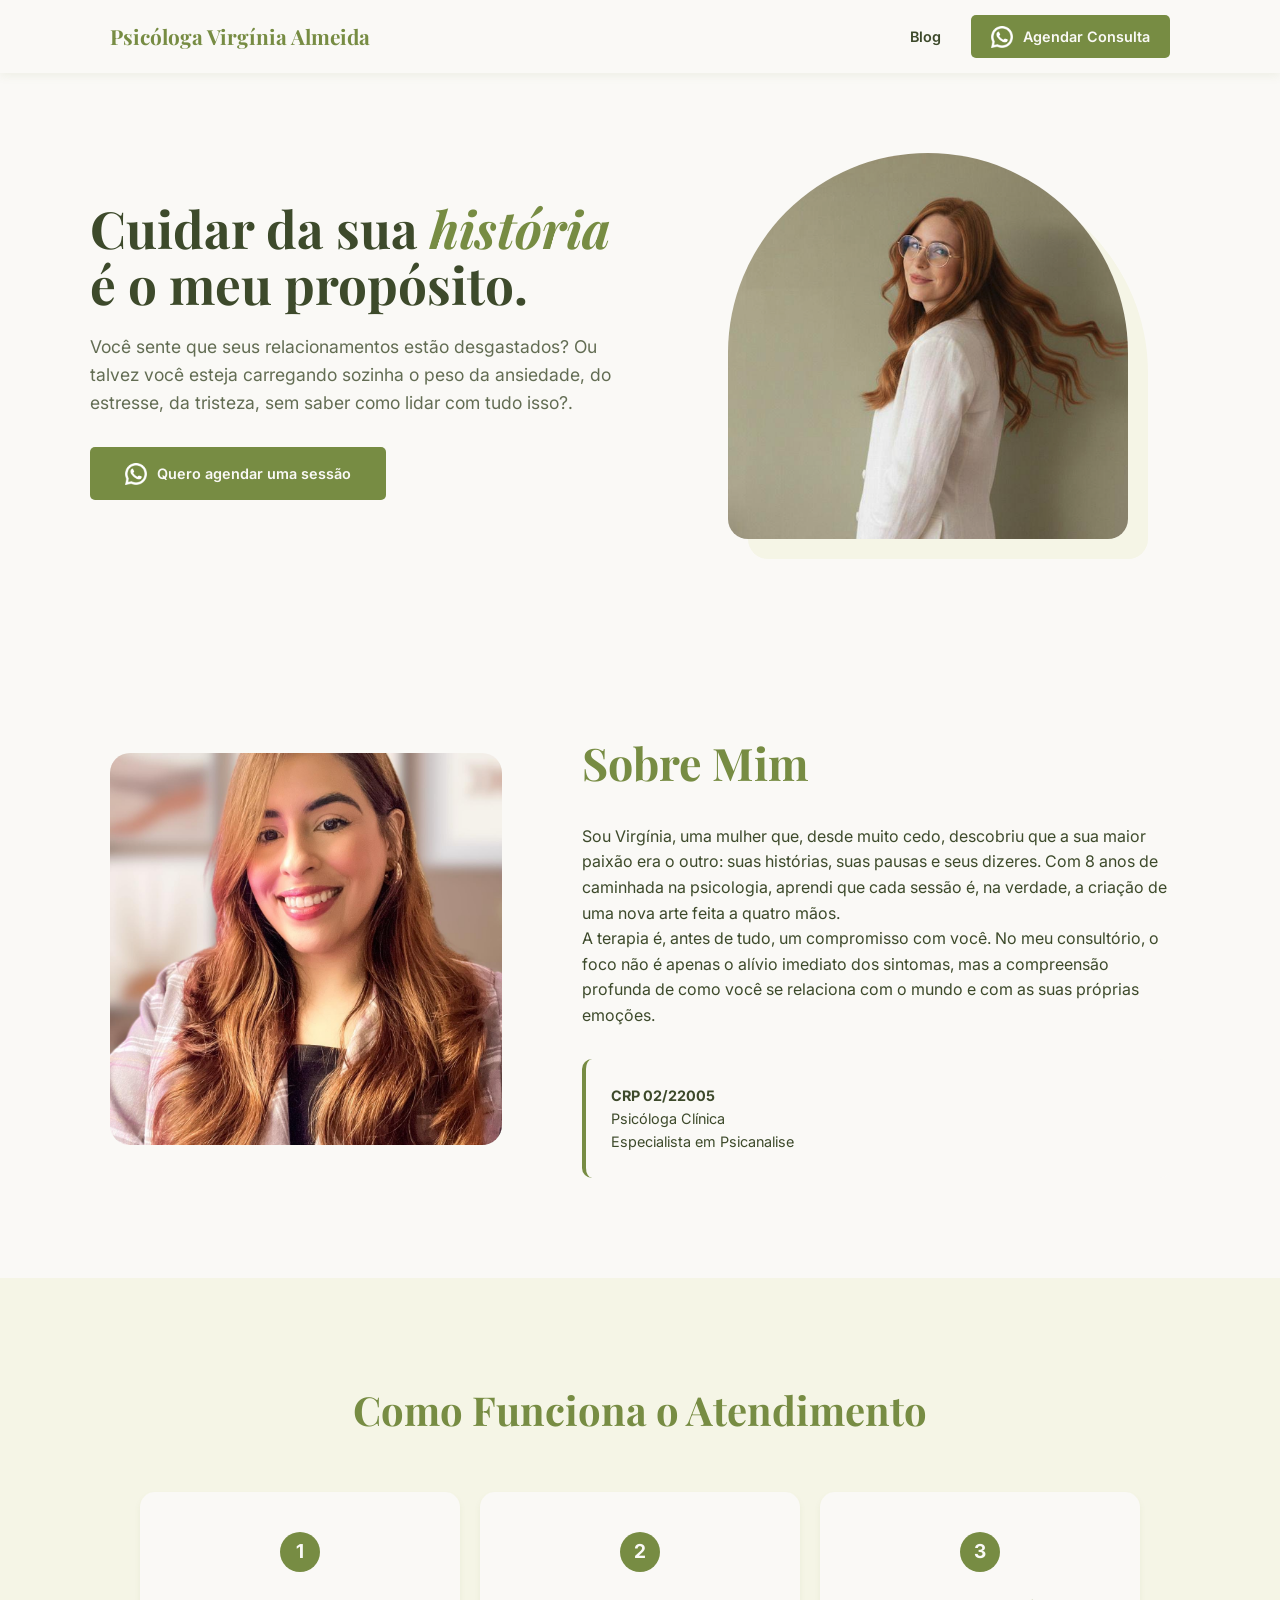
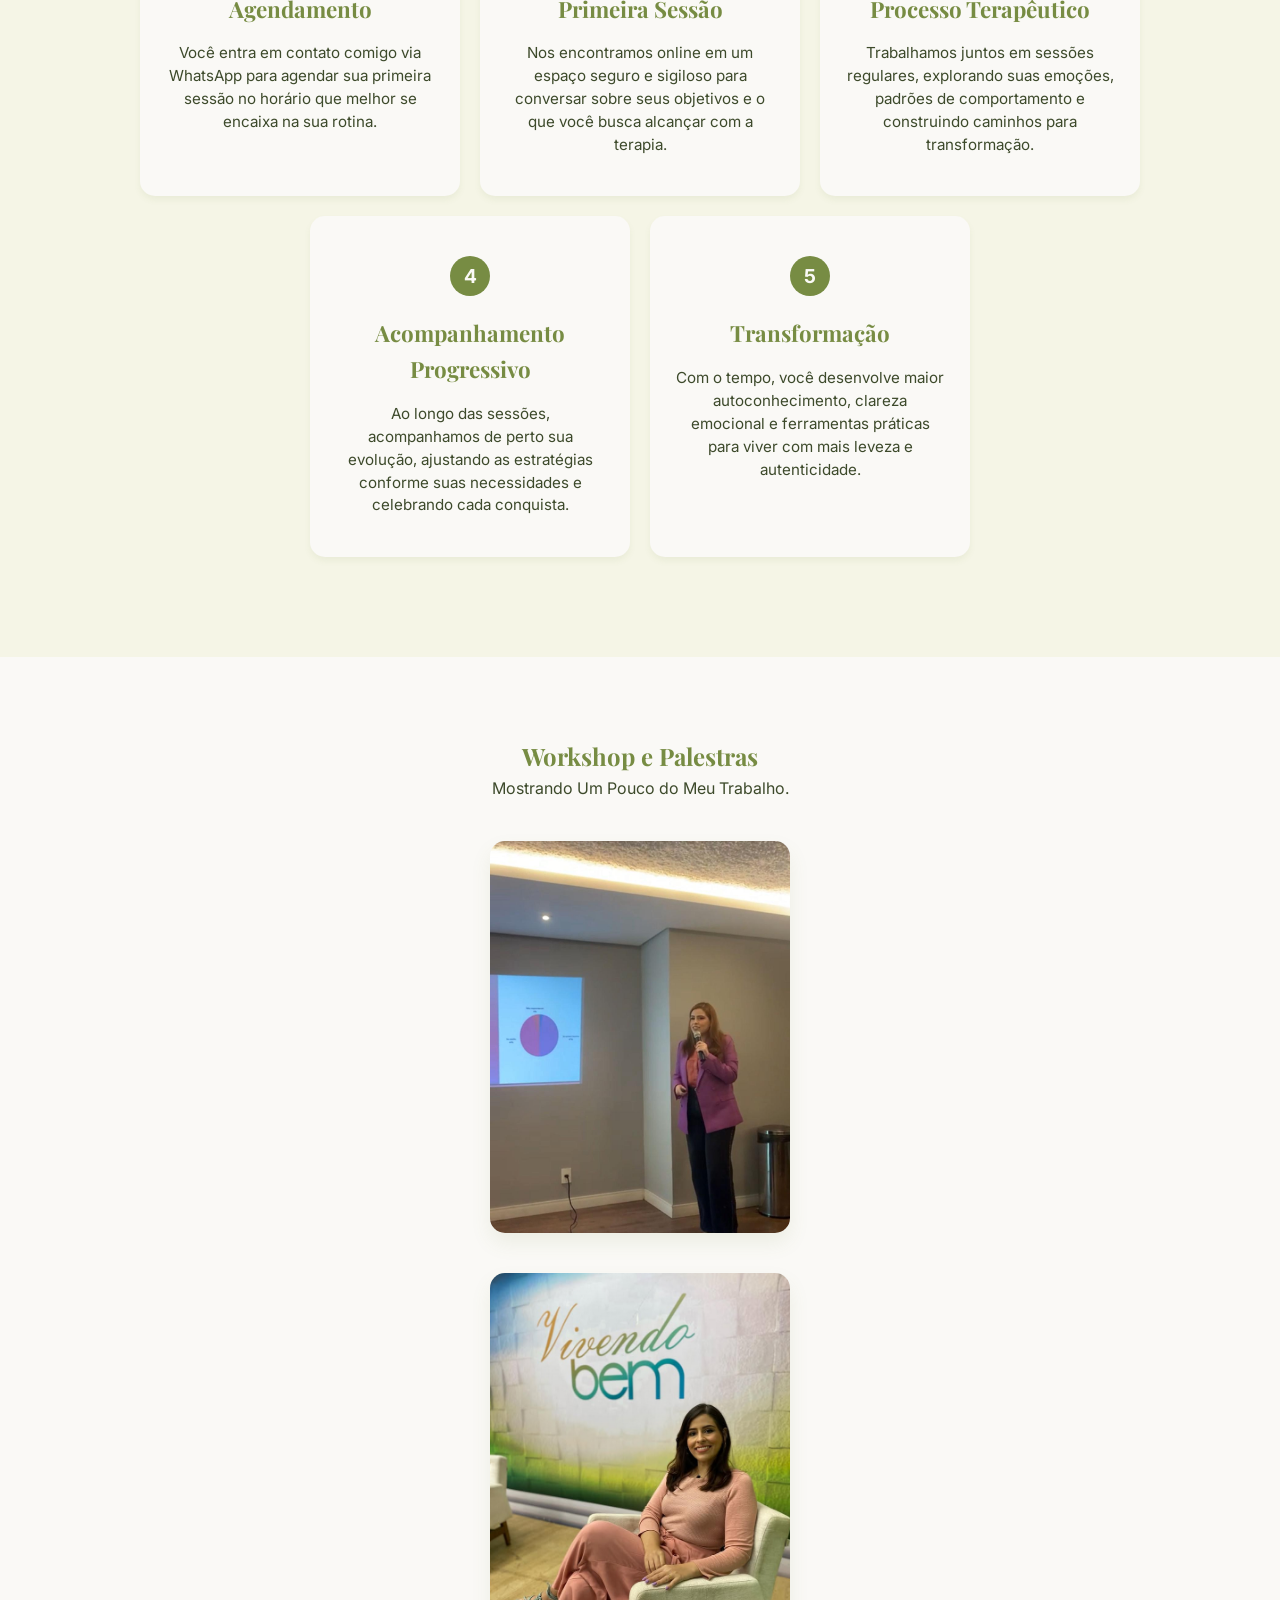
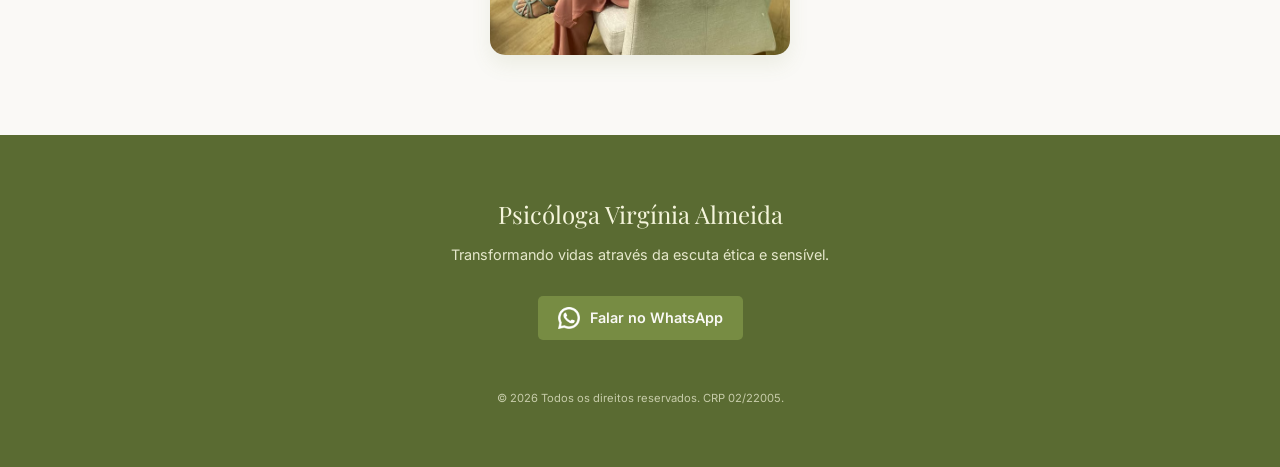
==== commit b72f9040: "Add files via upload" ====
--- a/index.html
+++ b/index.html
@@ -1,158 +1,199 @@
-<!DOCTYPE html>
-<html dir="ltr" lang="pt-BR" class="theme light classic"><head><meta charset="utf-8"><title>Atendimento Psicóloga</title><meta name="app-name" content="export_website"><meta name="viewport" content="width=device-width, initial-scale=1"><link href="_assets/adaf613c6ab8b1f2.ltr.css" rel="stylesheet"><link href="_assets/static_font_4.ltr.css" rel="stylesheet"><link href="_assets/12e5000c0e2ebb81.runtime.js" rel="preload" as="script" nonce="edcd82f3-22ee-4039-9c9d-556edd82ada3"><link href="_assets/fb765918bdc2d19b.s4le6a.vendor.js" rel="preload" as="script" nonce="edcd82f3-22ee-4039-9c9d-556edd82ada3"><link href="_assets/0fb5f701f46ae649.vendor.js" rel="preload" as="script" nonce="edcd82f3-22ee-4039-9c9d-556edd82ada3"><link href="_assets/8e5abe119c16f292.strings.js" rel="preload" as="script" nonce="edcd82f3-22ee-4039-9c9d-556edd82ada3"><link href="_assets/186c2c4f5aa0f4b6.pt-BR.js" rel="preload" as="script" nonce="edcd82f3-22ee-4039-9c9d-556edd82ada3"><link href="_assets/adad26449e2e4599.js" rel="preload" as="script" nonce="edcd82f3-22ee-4039-9c9d-556edd82ada3"><meta name="referrer" content="strict-origin-when-cross-origin"><meta property="og:title" content="Atendimento Psicóloga"><meta property="og:type" content="website"><link rel="shortcut icon" href="_assets/images/2d0b56e7e51cf11036ad8734bdb67e2d.png"><link rel="icon" href="_assets/images/e53c4bd8da5e491d9ab09e7cf0daf874.png" sizes="192x192"><link rel="apple-touch-icon" href="_assets/images/725b756a69a7d4c235070e51acd85560.png" sizes="180x180"><script nonce="edcd82f3-22ee-4039-9c9d-556edd82ada3">window['__canva_website_bootstrap__'] = JSON.parse('{"A":"DAHEce1683o","B":"eyJhbGciOiJkaXIiLCJlbmMiOiJBMjU2R0NNIiwia2lkIjoia2lkLTE3NDAwODM2MjAyNzEifQ..h4iZXE83MBqkbNuO.6yl9HFpDHVw5TMHesX0QtFy8c0_AqB3llv3PqaDjugdFQm-vJA75YZe3UInY288AUleHXNsgKQ.P9sbsDufjYXlL-WSMVq4NA"}');</script><script nonce="edcd82f3-22ee-4039-9c9d-556edd82ada3">
-      document.addEventListener('contextmenu', (e) => {
-        const isMedia = ['img', 'image', 'video', 'svg', 'picture'].some(
-          tagName => tagName.localeCompare(e.target.tagName, undefined, { sensitivity: 'base' }) === 0,
-        );
-        isMedia && e.preventDefault();
-      });
-    </script><script nonce="edcd82f3-22ee-4039-9c9d-556edd82ada3">
-  const lang = navigator.language ? navigator.language : 'en';
-  window.canva_installFooter = (container) => {
-    if (!(container instanceof HTMLDivElement)) {
-      return;
-    }
-    fetch('_footer?lang=' + encodeURIComponent(lang)).then(response => {
-      if (response.status !== 200) {
-        return;
-      }
-      response.text().then(footerStr => {
-        container.innerHTML = '';
-        const div = document.createElement('div');
-        div.innerHTML = footerStr;
-        for (const child of [...div.children]) {
-          if (child.tagName.toLowerCase() !== 'script') {
-            container.append(child);
-          }
-        }
-
-        (() => { !function(){"use strict";const t={active:"active"},o={modalBackdrop:"modal_backdrop",termsAndConditionsModal:"modal",termsAndConditionsModalCloseButton:"form_close_initial",reportButton:"form_report",privacyPolicyModal:"privacy_policy_modal",privacyPolicyModalCloseButton:"form_close_privacy_policy",termsAndSupportFooterButton:"report_button",privacyPolicyFooterButton:"privacy_policy_button"};!function(){const c=document.getElementById(o.modalBackdrop);null!=c&&(function(c){const e=document.getElementById(o.termsAndConditionsModal),n=document.getElementById(o.termsAndConditionsModalCloseButton),l=document.getElementById(o.reportButton),i=document.getElementById(o.termsAndSupportFooterButton);if(null==e||null==n||null==l||null==i)return;l.onclick=()=>{const{origin:t,pathname:o}=window.location,c=t+o,e=l.dataset.reportUrl+encodeURIComponent(c);window.open(e)};const s=()=>{c.classList.remove(t.active),e.classList.remove(t.active),i.classList.remove(t.active),i.focus(),c.onclick=null};n.onclick=s,i.onclick=()=>{c.classList.add(t.active),c.onclick=s,e.classList.add(t.active),i.classList.add(t.active)}}(c),function(c){const e=document.getElementById(o.privacyPolicyModal),n=document.getElementById(o.privacyPolicyModalCloseButton),l=document.getElementById(o.privacyPolicyFooterButton);if(null==e||null==n||null==l)return;const i=()=>{c.classList.remove(t.active),e.classList.remove(t.active),l.classList.remove(t.active),l.focus(),c.onclick=null};n.onclick=i,l.onclick=()=>{c.classList.add(t.active),c.onclick=i,e.classList.add(t.active),l.classList.add(t.active)}}(c))}()}(); })();
-      });
-    });
-  }
-</script><script nonce="edcd82f3-22ee-4039-9c9d-556edd82ada3">
-    window.C_CAPTCHA_IMPLEMENTATION = 'RECAPTCHA';
-</script><script nonce="edcd82f3-22ee-4039-9c9d-556edd82ada3">
-    window.C_CAPTCHA_KEY = '6LdpNmIrAAAAAHQVezN3pBAfDjQQ2qUpo881f24o';
-</script><!-- Google Tag Manager -->
-<script>(function(w,d,s,l,i){w[l]=w[l]||[];w[l].push({'gtm.start':
-new Date().getTime(),event:'gtm.js'});var f=d.getElementsByTagName(s)[0],
-j=d.createElement(s),dl=l!='dataLayer'?'&l='+l:'';j.async=true;j.src=
-'https://www.googletagmanager.com/gtm.js?id='+i+dl;f.parentNode.insertBefore(j,f);
-})(window,document,'script','dataLayer','GTM-MFWDWVCD');</script>
-<!-- End Google Tag Manager -->
-</head><body>
-<!-- Google Tag Manager (noscript) -->
-<noscript><iframe src="https://www.googletagmanager.com/ns.html?id=GTM-MFWDWVCD"
-height="0" width="0" style="display:none;visibility:hidden"></iframe></noscript>
-<!-- End Google Tag Manager (noscript) --><script nonce="edcd82f3-22ee-4039-9c9d-556edd82ada3">document.documentElement.classList.replace('adaptive', window.matchMedia('(prefers-color-scheme: dark)').matches ? 'dark' : 'light');</script><div id="root"></div><script nonce="edcd82f3-22ee-4039-9c9d-556edd82ada3">(function() {window['__canva_public_path__'] = '_assets\/'; window['bootstrap'] = JSON.parse('{"base":{"A?":"B","L":false,"N":false,"E":"e8a30dc3f7df9ddd22e69f1e22c7c5ff052cc9a5","j":"1139911","K":1776097536,"F":{"A?":"B"},"G":"CLIENT_FULL","I":"A","O":{"A?":"B"},"M":"/_online","U":[],"V":[],"a":{"K":"export_website","H":{}},"d":{"A":"wss://www.canva.com/_stream","B":{"F":"export_website"},"C":8388608},"b":{"A?":"H","C":{"a":"WEB"},"D":{"a":"WEB","c":"pt-BR"},"E":{},"P":[],"Q":[],"R":false,"S":false}},"page":{"A":{"B":{"A?":"A","A":"TAGcbLa0hys","B":1},"C":{"A":1366.0,"B":768.0,"C":"D"},"Q":[],"R":[],"P":"pt-BR","D":"Atendimento Psicóloga","E":"","F":[],"G":{},"Y":{},"a":[],"b":[],"V":[],"W":[],"A":[{"A?":"j","Z":{"A?":"A","A":"TAGcbLa0hys","B":1},"a":"PBSX9bRKY9TkPg4X","R":false,"S":false,"U":false,"Q":{},"v":"B","t":[{"A?":"i","a":"PBVh55wsbPxrgVHh","R":false,"S":false,"U":false,"Q":{},"W":[],"X":[],"H":[],"L":{},"C":{"A":1366.0,"B":7521.0,"C":"D"},"D":{"B":{"A":{"A?":"d","A":"MAG-6rjBAwk","B":1},"I":{"A?":"d","A":"MAG-60HQHEA","B":1},"B":{"A":-1313.5345220938657,"B":-1933.4322648538246,"D":5229.458240016221,"C":9296.814648917723,"E":0.0},"E":0.81,"C":{}},"C":"#404e00","D":0.0,"F":false,"J":false,"G":false,"H":false},"r":[],"E":[{"A?":"I","A":1884.8891519248307,"B":117.54648964081423,"D":143.37932943585326,"C":137.64415625841903,"E":8.296989057490038,"F":0.0,"BD":[],"BE":[],"BA":[],"BB":[],"Q":false,"S":false,"P":[],"5":{},"T":{},"W":{},"_":"LBGdjDLF7cB2PxWt","a":{"A":false,"B":{"A":{"A?":"d","A":"MAGzHlvCMNc","B":1},"B":{"A":0.0,"B":0.0,"D":143.37932943585326,"C":137.64415625841903,"E":0.0},"E":0.0,"C":{"#000000":"#fff6de"}},"D":0.0,"F":false,"J":false,"G":false,"H":false},"e":[]},{"A?":"H","A":921.678553194932,"B":65.15682699416811,"D":1448.9131806901548,"C":1194.2368059590399,"E":0.0,"F":0.0,"BD":[],"BE":[],"BA":[],"BB":[],"Q":false,"S":false,"P":[],"5":{},"T":{},"W":{},"_":"LBF3z1mQ2dcHDh1H","b":1690.3730141043984,"a":1393.2550936432438,"y":{},"e":{},"c":[{"A?":"I","A":175.40529140962815,"B":472.5232118707827,"D":1042.444510823988,"C":1042.444510823988,"E":25.92072461770394,"F":0.18,"BD":[],"BE":[],"BA":[],"BB":[],"Q":false,"S":false,"P":[],"5":{},"T":{},"W":{},"_":"LBlzRhcjVtH5kK4f","a":{"B":{"A":{"A?":"d","A":"MAHA5FV3a80","B":1},"I":{"A?":"d","A":"MAHA-46xyp0","B":1},"B":{"A":0.0,"B":0.0,"D":1042.444510823988,"C":1042.444510823988,"E":0.0},"E":0.0,"C":{}},"D":0.0,"F":false,"J":false,"G":false,"H":false},"e":[]},{"A?":"I","A":326.2251271216612,"B":696.1750278792001,"D":559.8591347339982,"C":663.3707234917651,"E":3.4068475451356086,"F":0.0,"BD":[],"BE":[],"BA":[],"BB":[],"Q":false,"S":false,"P":[],"5":{},"T":{},"W":{},"_":"LBpJXvdtdDnFR7G6","a":{"B":{"A":{"A?":"d","A":"MAHC0gJTBgo","B":1},"B":{"A":-45.76792494094167,"B":-1.7053025658242404E-13,"D":559.8591347339983,"C":839.3788491473127,"E":0.0},"E":0.0,"C":{}},"D":0.0,"F":false,"J":false,"G":false,"H":false},"e":[]},{"A?":"I","A":302.37289737778724,"B":675.7630534452081,"D":625.4465990436665,"C":784.2590583619649,"E":3.0930837002024636,"F":0.0,"BD":[],"BE":[],"BA":[],"BB":[],"Q":false,"S":false,"P":[],"5":{},"T":{},"W":{},"_":"LB3pQGDXNDYXVq1y","a":{"A":true,"B":{"A":{"A?":"d","A":"MAHA_EjPGzc","B":1},"I":{"A?":"d","A":"MAHA_HGDVfs","B":1},"B":{"A":0.0,"B":-1.1368683772161603E-13,"D":625.4465990436668,"C":784.2590583619649,"E":0.0},"E":0.0,"C":{}},"D":0.0,"F":false,"J":false,"G":false,"H":false},"e":[]},{"A?":"I","A":293.43145207166356,"B":670.1364619117135,"D":182.58556059047362,"C":166.9566335290608,"E":10.309436545907118,"F":0.0,"BD":[],"BE":[],"BA":[],"BB":[],"Q":false,"S":false,"P":[],"5":{},"T":{},"W":{},"_":"LBLhrvgMr4mS9p4Y","a":{"B":{"A":{"A?":"d","A":"MAHA_Nm284Y","B":1},"I":{"A?":"d","A":"MAHA_Cv0l3c","B":1},"B":{"A":0.0,"B":0.0,"D":182.58556059047362,"C":166.9566335290608,"E":0.0},"E":0.0,"C":{}},"D":0.0,"F":false,"J":false,"G":false,"H":false},"e":[]},{"A?":"I","A":124.536572066541,"B":651.6490308488618,"D":710.5271792653061,"C":841.8955764537716,"E":3.4068475451356086,"F":0.0,"BD":[],"BE":[],"BA":[],"BB":[],"Q":false,"S":false,"P":[],"5":{},"T":{},"W":{},"_":"LBByKjqx2kTsNq0P","a":{"B":{"A":{"A?":"d","A":"MAHC0gJTBgo","B":1},"I":{"A?":"d","A":"MAHC0tgbgf8","B":1},"B":{"A":-58.084887057462936,"B":-2.2737367544323206E-13,"D":710.5271792653062,"C":1065.2706172293897,"E":0.0},"E":0.0,"C":{}},"D":0.0,"F":false,"J":false,"G":false,"H":false},"e":[]},{"A?":"I","A":1018.9485652762137,"B":1190.8027613959634,"D":144.0529547984571,"C":140.9151676642333,"E":8.586867588637384,"F":0.0,"BD":[],"BE":[],"BA":[],"BB":[],"Q":false,"S":false,"P":[],"5":{},"T":{},"W":{},"_":"LBY1g7L6rfZSPznn","a":{"B":{"A":{"A?":"d","A":"MAHC0qHRdD0","B":1},"I":{"A?":"d","A":"MAHC0vAHOoI","B":1},"B":{"A":0.0,"B":0.0,"D":144.0529547984571,"C":140.9151676642333,"E":0.0},"E":0.0,"C":{}},"D":0.0,"F":false,"J":false,"G":false,"H":false},"e":[]},{"A?":"I","A":133.8416118939533,"B":65.88719869522271,"D":735.3693167083353,"C":1102.502723700652,"E":-7.165274620942684,"F":0.0,"BD":[],"BE":[],"BA":[],"BB":[],"Q":false,"S":false,"P":[],"5":{},"T":{},"W":{},"_":"LBxk3QtfB08WYp2n","a":{"A":true,"B":{"A":{"A?":"d","A":"MAHAVKv_UAU","B":1},"B":{"A":-1.1368683772161603E-13,"B":0.0,"D":735.3693167083353,"C":1102.5027237006523,"E":0.0},"E":0.0,"C":{}},"D":0.0,"F":false,"J":false,"G":false,"H":false},"e":[]},{"A?":"K","A":356.11506690142073,"B":102.7222022736484,"D":569.7557542693509,"C":96.86770725222316,"E":-6.8625895070601555,"F":0.0,"BD":[],"BE":[],"BA":[],"BB":[],"Q":false,"S":false,"N":"title","P":[],"5":{},"T":{},"W":{},"_":"LB6fS47CmkspRbrC","a":{"A":[{"A?":"A","A":"Sobre mim:\\n"}],"B":[{"A?":"A","A":{"color":{"B":"#603c40"},"fill-id":{"B":"none"},"font-family":{"B":"YAFdJsttDqg,0"},"font-size":{"B":"208.145"},"text-align":{"B":"center"},"tracking":{"B":"-60.0"}}},{"A?":"B","A":10},{"A?":"A","A":{"leading":{"B":"1400.0"},"spacing":{"B":"0.0"}}},{"A?":"B","A":1},{"A?":"A","A":{"color":{},"fill-id":{},"font-family":{},"font-size":{},"leading":{},"spacing":{},"text-align":{},"tracking":{}}}],"E":{}},"b":{"A":[11]},"d":"A","e":1466.748478189479,"f":249.371,"l":false,"h":"A"},{"A?":"K","A":457.0035339112886,"B":155.5223797633751,"D":599.6842295004243,"C":618.6255772553743,"E":-7.082355484797325,"F":0.0,"BD":[],"BE":[],"BA":[],"BB":[],"Q":false,"S":false,"P":[],"5":{},"T":{},"W":{},"_":"LB23D0Tf98DVYy14","a":{"A":[{"A?":"A","A":"Sou Virgínia, uma cearense que, desde muito cedo, descobriu que a sua maior paixão era o outro: suas histórias, suas pausas e seus dizeres. Com 8 anos de caminhada na psicologia, aprendi que cada sessão é, na verdade, a criação de uma nova arte feita a quatro mãos.\\n"}],"B":[{"A?":"A","A":{"color":{"B":"#603c40"},"fill-id":{"B":"none"},"font-family":{"B":"YAFdtQi73Xs,0"},"font-kerning":{"B":"normal"},"font-size":{"B":"40.4505"}}},{"A?":"B","A":4},{"A?":"A","A":{"font-weight":{"B":"bold"}}},{"A?":"B","A":8},{"A?":"A","A":{"font-weight":{}}},{"A?":"B","A":128},{"A?":"A","A":{"font-weight":{"B":"bold"}}},{"A?":"B","A":37},{"A?":"A","A":{"font-weight":{}}},{"A?":"B","A":41},{"A?":"A","A":{"font-weight":{"B":"bold"}}},{"A?":"B","A":47},{"A?":"A","A":{"font-weight":{}}},{"A?":"B","A":1},{"A?":"A","A":{"color":{},"fill-id":{},"font-family":{},"font-kerning":{},"font-size":{}}}],"E":{}},"b":{"A":[27,23,26,25,30,23,25,27,25,22,13]},"d":"A","e":589.2966495251922,"f":607.9099,"l":false,"h":"A"}],"d":[]},{"A?":"K","A":299.3637098579584,"B":168.17797301583926,"D":1029.6440539683213,"C":296.00031999999993,"E":0.0,"F":0.0,"BD":[],"BE":[],"BA":[],"BB":[],"Q":false,"S":false,"N":"pretitle","P":[],"5":{},"T":{},"W":{},"_":"LB2JZRz8skvKBt0g","a":{"A":[{"A?":"A","A":"Para os desafios do hoje\\n"}],"B":[{"A?":"A","A":{"color":{"B":"#fff8ee"},"font-family":{"B":"YAFdJsttDqg,0"},"font-kerning":{"B":"normal"},"font-size":{"B":"138.464"},"leading":{"B":"1070.0"},"text-align":{"B":"center"},"tracking":{"B":"-68.0"}}},{"A?":"B","A":24},{"A?":"A","A":{"fill-id":{"B":"none"}}},{"A?":"B","A":1},{"A?":"A","A":{"color":{},"fill-id":{},"font-family":{},"font-kerning":{},"font-size":{},"leading":{},"text-align":{},"tracking":{}}}],"E":{}},"b":{"A":[17,8]},"j":{"A":[{"A":"lift","B":{"intensity":"0.5"}}],"B":[]},"d":"A","e":1092.2574760464793,"f":314.00032,"l":false,"g":false,"h":"A"},{"A?":"I","A":555.9504790827884,"B":65.88533478847768,"D":94.562264711877,"C":90.77977412340186,"E":8.296989057490038,"F":0.0,"BD":[],"BE":[],"BA":[],"BB":[],"Q":false,"S":false,"P":[],"5":{},"T":{},"W":{},"_":"LBhYSxZ06PVXhXhl","a":{"A":false,"B":{"A":{"A?":"d","A":"MAGzHlvCMNc","B":1},"B":{"A":0.0,"B":0.0,"D":94.562264711877,"C":90.77977412340186,"E":0.0},"E":0.0,"C":{"#000000":"#fff6de"}},"D":0.0,"F":false,"J":false,"G":false,"H":false},"e":[]},{"A?":"I","A":319.6389263471951,"B":1218.0916036603544,"D":113.19189497657382,"C":108.66421917751079,"E":8.296989057490038,"F":0.0,"BD":[],"BE":[],"BA":[],"BB":[],"Q":false,"S":false,"P":[],"5":{},"T":{},"W":{},"_":"LBZJQ72X8XCH6lH0","a":{"A":false,"B":{"A":{"A?":"d","A":"MAGzHlvCMNc","B":1},"B":{"A":0.0,"B":0.0,"D":113.19189497657382,"C":108.66421917751079,"E":0.0},"E":0.0,"C":{"#000000":"#fff6de"}},"D":0.0,"F":false,"J":false,"G":false,"H":false},"e":[]},{"A?":"I","A":-7.605972452005062,"B":-113.73459986900754,"D":381.57700838795563,"C":381.57700838795563,"E":0.0,"F":0.0,"BD":[],"BE":[],"BA":[],"BB":[],"Q":false,"S":false,"P":[],"5":{},"T":{},"W":{},"_":"LBssr1Phrlkp7cc8","a":{"B":{"A":{"A?":"d","A":"MAG-6gPLuyM","B":1},"I":{"A?":"d","A":"MAG_q1oFLic","B":1},"B":{"A":0.0,"B":0.0,"D":381.57700838795563,"C":381.57700838795563,"E":0.0},"E":0.0,"C":{}},"D":0.0,"F":false,"J":false,"G":false,"H":false},"e":[]},{"A?":"I","A":678.5365316877129,"B":1132.640443167354,"D":327.845891294411,"C":342.69289776077903,"E":0.0,"F":0.0,"BD":[],"BE":[],"BA":[],"BB":[],"Q":false,"S":false,"P":[],"5":{},"T":{},"W":{},"_":"LB0zk3ffn8MjX2mG","a":{"B":{"A":{"A?":"d","A":"MAG-6gPLuyM","B":1},"I":{"A?":"d","A":"MAG_q1oFLic","B":1},"B":{"A":-2.842170943040401E-14,"B":-2.842170943040401E-14,"D":342.69289776077903,"C":342.69289776077903,"E":0.0},"E":0.0,"C":{}},"D":0.0,"F":false,"J":false,"G":false,"H":false},"e":[]},{"A?":"I","A":-53.09425308584093,"B":1061.4068286338145,"D":297.0081538934278,"C":297.0081538934278,"E":0.0,"F":0.0,"BD":[],"BE":[],"BA":[],"BB":[],"Q":false,"S":false,"P":[],"5":{},"T":{},"W":{},"_":"LBwFhTxPrFF2XdTP","a":{"B":{"A":{"A?":"d","A":"MAG-6gPLuyM","B":1},"I":{"A?":"d","A":"MAG_q1oFLic","B":1},"B":{"A":0.0,"B":0.0,"D":297.0081538934278,"C":297.0081538934278,"E":0.0},"E":0.0,"C":{}},"D":0.0,"F":false,"J":false,"G":false,"H":false},"e":[]},{"A?":"H","A":768.0874079412728,"B":297.3005160154787,"D":767.3154734453151,"C":163.59114525365922,"E":0.0,"F":0.0,"BD":[],"BE":[],"BA":[],"BB":[],"Q":false,"S":false,"P":[],"5":{},"T":{},"W":{},"_":"LBrzfdYdcW41g4G3","b":767.4149351422539,"a":163.61235042086122,"y":{},"e":{},"c":[{"A?":"J","A":20.059263176584878,"B":59.33709706531073,"D":653.8539888401241,"C":121.91780912755317,"E":0.0,"F":0.0,"BD":[],"BE":[],"BA":[],"BB":[],"Q":false,"S":false,"P":[],"5":{},"T":{},"W":{},"_":"LBWrNLHghLVvkGds","a":{"A":0.0,"B":0.0,"D":64.0,"C":64.0},"b":[{"A":"M0 0H64V64H0z","B":{"A":false,"C":"#392124","D":0.0,"F":false,"J":false,"G":false,"H":false},"D":0.0}],"d":[],"c":{"A":{"A":0.0,"B":0.0,"D":64.0,"C":64.0},"B":170.2209371079964,"C":31.73944653401864,"D":"A","E":"A"},"e":{"A":false,"B":false},"f":[{"A":{"A":[{"A?":"A","A":"\\n"}],"B":[{"A?":"A","A":{"color":{"B":"#000000"},"font-family":{"B":"YAFdtQi73Xs,0"},"font-kerning":{"B":"normal"},"font-size":{"B":"12.9865"},"font-style":{"B":"normal"},"font-weight":{"B":"normal"},"leading":{"B":"1400.0"},"text-align":{"B":"center"},"text-transform":{"B":"none"},"tracking":{"B":"0.0"}}},{"A?":"B","A":1},{"A?":"A","A":{"color":{},"font-family":{},"font-kerning":{},"font-size":{},"font-style":{},"font-weight":{},"leading":{},"text-align":{},"text-transform":{},"tracking":{}}}],"E":{}},"B":{"A":[0]},"D":{"A":0.0,"B":0.0,"D":64.0,"C":64.0},"E":[3.0350283735695665],"F":"B"}],"g":[],"h":{"A?":"H","A":121.91780912755317}},{"A?":"I","A":20.320568779281345,"B":55.08268609148763,"D":646.6198581583865,"C":115.89529080052588,"E":0.0,"F":0.87,"BD":[],"BE":[],"BA":[],"BB":[],"Q":false,"S":false,"P":[],"5":{},"T":{},"W":{},"_":"LBPzpP3K8hjYS2Dl","a":{"B":{"A":{"A?":"d","A":"MAG-6rjBAwk","B":1},"I":{"A?":"d","A":"MAG-60HQHEA","B":1},"B":{"A":-1273.47206710931,"B":-113.94206196821477,"D":935.0357025154296,"C":1662.2856933607636,"E":0.0},"E":0.0,"C":{}},"D":0.0,"F":false,"J":false,"G":false,"H":false},"e":[]},{"A?":"K","A":46.5582881141123,"B":82.86277963646364,"D":602.5482127239961,"C":68.99999999999997,"E":-1.3322676295501878E-15,"F":0.0,"BD":[],"BE":[],"BA":[],"BB":[],"Q":false,"S":false,"N":"heading","2":{"A":"","B":false},"P":[],"5":{},"T":{},"W":{},"_":"LBDbpRKpdvC10pMx","a":{"A":[{"A?":"A","A":"Agende uma consulta\\n"}],"B":[{"A?":"A","A":{"color":{"B":"#fff8ee"},"decoration":{"B":"underline"},"font-family":{"B":"YACgEUFdPdA,0"},"font-kerning":{"B":"normal"},"font-size":{"B":"57.9555"},"leading":{"B":"1200.0"},"link":{"B":"https://wa.me/5581993453835?text=Oi%2C%20gostaria%20de%20Marcar%20uma%20consulta"},"text-align":{"B":"center"},"tracking":{"B":"-68.0"}}},{"A?":"B","A":19},{"A?":"A","A":{"fill-id":{"B":"none"}}},{"A?":"B","A":1},{"A?":"A","A":{"color":{},"decoration":{},"fill-id":{},"font-family":{},"font-kerning":{},"font-size":{},"leading":{},"link":{},"text-align":{},"tracking":{}}}],"E":{}},"b":{"A":[20]},"d":"A","e":602.5482127239964,"f":69.0,"l":false,"h":"A"},{"A?":"I","A":100.0773614565667,"B":1.7190325020837918,"D":93.19282103654925,"C":60.82949591294762,"E":3.394315703632418,"F":0.0,"BD":[],"BE":[],"BA":[],"BB":[],"Q":false,"S":false,"P":[],"5":{},"T":{},"W":{},"_":"LBZlGwgfyfdqZKs6","a":{"A":false,"B":{"A":{"A?":"d","A":"MAEYp5sVDzY","B":1},"B":{"A":0.0,"B":0.0,"D":93.19282103654925,"C":60.82949591294762,"E":0.0},"E":0.0,"C":{"#000000":"#fff6de"}},"D":0.0,"F":false,"J":false,"G":false,"H":false},"e":[]},{"A?":"I","A":2.7054930513466573,"B":672.5030816036208,"D":93.19282103654925,"C":60.82949591294762,"E":3.394315703632418,"F":0.0,"BD":[],"BE":[],"BA":[],"BB":[],"Q":false,"S":false,"P":[],"5":{},"T":{},"W":{},"_":"LB2lTl1BBPJTWW03","a":{"A":false,"B":{"A":{"A?":"d","A":"MAEYp5sVDzY","B":1},"B":{"A":0.0,"B":0.0,"D":93.19282103654925,"C":60.82949591294762,"E":0.0},"E":0.0,"C":{"#000000":"#fff6de"}},"D":0.0,"F":false,"J":false,"G":false,"H":false},"e":[]}],"d":[]},{"A?":"I","A":1757.3277512047198,"B":595.5583347490693,"D":157.67381014035914,"C":154.46034933586813,"E":-7.175787292999101,"F":0.0,"BD":[],"BE":[],"BA":[],"BB":[],"Q":false,"S":false,"P":[],"5":{},"T":{},"W":{},"_":"LBBjSsKNyGr4y58b","a":{"B":{"A":{"A?":"d","A":"MAHA-_R1wOQ","B":1},"I":{"A?":"d","A":"MAHC0iE7diE","B":1},"B":{"A":0.0,"B":-1.4210854715202004E-14,"D":157.67381014035917,"C":154.46034933586813,"E":0.0},"E":0.0,"C":{}},"D":0.0,"F":false,"J":false,"G":false,"H":false},"e":[]},{"A?":"I","A":871.1156079360561,"B":-111.48646083858262,"D":259.9121549097012,"C":271.68267742378885,"E":0.0,"F":0.0,"BD":[],"BE":[],"BA":[],"BB":[],"Q":false,"S":false,"P":[],"5":{},"T":{},"W":{},"_":"LBjplXj768s946fj","a":{"B":{"A":{"A?":"d","A":"MAG-6gPLuyM","B":1},"I":{"A?":"d","A":"MAG_q1oFLic","B":1},"B":{"A":-2.842170943040401E-14,"B":-2.842170943040401E-14,"D":271.68267742378885,"C":271.68267742378885,"E":0.0},"E":0.0,"C":{}},"D":0.0,"F":false,"J":false,"G":false,"H":false},"e":[]},{"A?":"I","A":1700.6792498173415,"B":1212.5609620043933,"D":81.35237038630133,"C":78.09827557084922,"E":-4.040012433022735,"F":0.0,"BD":[],"BE":[],"BA":[],"BB":[],"Q":false,"S":false,"P":[],"5":{},"T":{},"W":{},"_":"LB9sXMMBGjQYzLWp","a":{"A":false,"B":{"A":{"A?":"d","A":"MAGzHlvCMNc","B":1},"B":{"A":0.0,"B":0.0,"D":81.35237038630133,"C":78.09827557084922,"E":0.0},"E":0.0,"C":{"#000000":"#fff6de"}},"D":0.0,"F":false,"J":false,"G":false,"H":false},"e":[]},{"A?":"K","A":2145.8149533801916,"B":137.52114863795833,"D":935.0392149370865,"C":325.0165246940686,"E":0.0,"F":0.0,"BD":[],"BE":[],"BA":[],"BB":[],"Q":false,"S":false,"N":"title","P":[],"5":{},"T":{},"W":{},"_":"LBffVYkqVlpR2PCq","a":{"A":[{"A?":"A","A":"Sobre a minha          tragetória:\\n"}],"B":[{"A?":"A","A":{"color":{"B":"#ffffff"},"fill-id":{"B":"none"},"font-family":{"B":"YAFdJsttDqg,0"},"font-kerning":{"B":"normal"},"font-size":{"B":"108.5"},"leading":{"B":"840.0"}}},{"A?":"B","A":35},{"A?":"A","A":{"color":{},"fill-id":{},"font-family":{},"font-kerning":{},"font-size":{},"leading":{}}}],"E":{}},"b":{"A":[23,12]},"j":{"A":[{"A":"outline","B":{"color":"#392124","thickness":"0.6"}}],"B":[]},"d":"A","e":846.0642428725007,"f":294.08912,"l":false,"g":false,"h":"A"},{"A?":"I","A":2305.9153591539716,"B":827.1459175805923,"D":428.0912296169519,"C":594.1017606428902,"E":0.0,"F":0.0,"BD":[],"BE":[],"BA":[],"BB":[],"Q":false,"S":false,"P":[],"5":{},"T":{},"W":{},"_":"LB7yQDVJkqFfSJwy","a":{"B":{"A":{"A?":"d","A":"MAHC0rf2upA","B":1},"I":{"A?":"d","A":"MAHC0p3XyTg","B":1},"B":{"A":-78.22369817480421,"B":-193.52320102138015,"D":786.6524023039483,"C":786.6524023039483,"E":0.0},"E":0.0,"C":{}},"D":0.0,"F":false,"J":false,"G":false,"H":false},"e":[]},{"A?":"K","A":2946.5097724527423,"B":522.6180739871675,"D":702.0862656385908,"C":287.62584280786024,"E":0.0,"F":0.0,"BD":[],"BE":[],"BA":[],"BB":[],"Q":false,"S":false,"P":[],"5":{},"T":{},"W":{},"_":"LBH0FSYWlQY7WkYQ","a":{"A":[{"A?":"A","A":"Acredito que a vida assim como a clínica  acontece na delicadeza. Por isso, pesquiso como o trabalho e a tecnologia atravessam quem somos, sem nunca perder de vista o que nos torna humanos: o afeto, o respeito aos nossos ritmos naturais e a nossa eterna capacidade de criar novos caminhos.\\n"}],"B":[{"A?":"A","A":{"color":{"B":"#fff8ee"},"font-family":{"B":"YAFdtQi73Xs,0"},"font-kerning":{"B":"normal"},"font-size":{"B":"36.4116"},"text-align":{"B":"end"}}},{"A?":"B","A":42},{"A?":"A","A":{"font-weight":{"B":"bold"}}},{"A?":"B","A":22},{"A?":"A","A":{"font-weight":{}}},{"A?":"B","A":126},{"A?":"A","A":{"font-weight":{"B":"bold"}}},{"A?":"B","A":98},{"A?":"A","A":{"font-weight":{}}},{"A?":"B","A":1},{"A?":"A","A":{"fill-id":{"B":"none"},"leading":{"B":"1400.0"},"spacing":{"B":"0.0"},"text-transform":{"B":"none"}}},{"A?":"B","A":1},{"A?":"A","A":{"color":{},"fill-id":{},"font-family":{},"font-kerning":{},"font-size":{},"leading":{},"spacing":{},"text-align":{},"text-transform":{}}}],"E":{}},"b":{"A":[42,43,42,40,43,44,36]},"d":"A","e":836.5638280989191,"f":342.71768,"l":false,"g":false,"h":"A"},{"A?":"H","A":2820.7095511008984,"B":113.16646714441617,"D":419.0747967784282,"C":536.4157398763882,"E":0.0,"F":0.0,"BD":[],"BE":[],"BA":[],"BB":[],"Q":false,"S":false,"P":[],"5":{},"T":{},"W":{},"_":"LBJZlps7qxC78dsy","b":419.0747967784282,"a":536.4157398763882,"y":{},"e":{},"c":[{"A?":"J","A":71.30893987908507,"B":36.444305588965676,"D":351.186616857286,"C":361.7167572818639,"E":4.496637288049985,"F":0.0,"BD":[],"BE":[],"BA":[],"BB":[],"Q":false,"S":false,"P":[],"5":{},"T":{},"W":{},"_":"LBfXBSp7KZ6hvZmc","a":{"A":0.0,"B":0.0,"D":64.0,"C":64.0},"b":[{"A":"M0 0H64V64H0z","B":{"A":true,"B":{"A":{"A?":"d","A":"MAHC0vzDnHk","B":1},"B":{"A":-1.009879814553108,"B":0.0,"D":67.53501121041565,"C":120.06224215185003,"E":0.0},"E":0.0,"C":{}},"D":0.0,"F":false,"J":false,"G":false,"H":false},"D":0.0}],"d":[],"c":{"A":{"A":0.0,"B":0.0,"D":64.0,"C":64.0},"B":67.53501121041566,"C":69.56001192936424,"D":"A","E":"A"},"e":{"A":false,"B":false},"f":[],"g":[]},{"A?":"I","A":5.684341886080802E-14,"B":0.0,"D":419.0747967784282,"C":536.4157398763881,"E":0.0,"F":0.0,"BD":[],"BE":[],"BA":[],"BB":[],"Q":false,"S":false,"P":[],"5":{},"T":{},"W":{},"_":"LB7SlLxs7q8kqSCk","a":{"B":{"A":{"A?":"d","A":"MAGGZtZomdM","B":1},"B":{"A":0.0,"B":0.0,"D":419.0747967784282,"C":536.4157398763881,"E":0.0},"E":0.0,"C":{}},"D":0.0,"F":false,"J":false,"G":false,"H":false},"e":[]}],"d":[]},{"A?":"I","A":3286.7461089709786,"B":62.3311763980756,"D":168.61237306727236,"C":43.53264904645941,"E":21.24559173658348,"F":0.0,"BD":[],"BE":[],"BA":[],"BB":[],"Q":false,"S":false,"P":[],"5":{},"T":{},"W":{},"_":"LBp65ZlN2bxQmC2s","a":{"A":false,"B":{"A":{"A?":"d","A":"MAE9i8jnC7I","B":1},"B":{"A":0.0,"B":0.0,"D":168.61237306727236,"C":43.53264904645941,"E":0.0},"E":0.0,"C":{"#231f20":"#ffffff","#fcb1b1":"#603c40"}},"D":0.0,"F":false,"J":false,"G":false,"H":false},"e":[]},{"A?":"I","A":2827.4963693308487,"B":1175.0156091690671,"D":96.5275534166226,"C":92.66645127995763,"E":-4.040012433022735,"F":0.0,"BD":[],"BE":[],"BA":[],"BB":[],"Q":false,"S":false,"P":[],"5":{},"T":{},"W":{},"_":"LBp95DJgf0RKNvtp","a":{"A":false,"B":{"A":{"A?":"d","A":"MAGzHlvCMNc","B":1},"B":{"A":0.0,"B":0.0,"D":96.5275534166226,"C":92.66645127995763,"E":0.0},"E":0.0,"C":{"#000000":"#fff6de"}},"D":0.0,"F":false,"J":false,"G":false,"H":false},"e":[]},{"A?":"I","A":2406.7676580605994,"B":9.57608966342218,"D":96.5275534166226,"C":92.66645127995763,"E":12.27177646952525,"F":0.0,"BD":[],"BE":[],"BA":[],"BB":[],"Q":false,"S":false,"P":[],"5":{},"T":{},"W":{},"_":"LBXLD7K11JRjf3xl","a":{"A":false,"B":{"A":{"A?":"d","A":"MAGzHlvCMNc","B":1},"B":{"A":0.0,"B":0.0,"D":96.5275534166226,"C":92.66645127995763,"E":0.0},"E":0.0,"C":{"#000000":"#fff6de"}},"D":0.0,"F":false,"J":false,"G":false,"H":false},"e":[]},{"A?":"I","A":2847.5074575830795,"B":426.2440962286667,"D":146.59960339010266,"C":146.59960339010266,"E":5.804223743324781,"F":0.0,"BD":[],"BE":[],"BA":[],"BB":[],"Q":false,"S":false,"P":[],"5":{},"T":{},"W":{},"_":"LBT2p4zg0ZNsj45J","a":{"B":{"A":{"A?":"d","A":"MAHC02MLVFA","B":1},"I":{"A?":"d","A":"MAHC07ITk1s","B":1},"B":{"A":-1.4210854715202004E-14,"B":-1.4210854715202004E-14,"D":146.5996033901027,"C":146.5996033901027,"E":0.0},"E":0.0,"C":{}},"D":0.0,"F":false,"J":false,"G":false,"H":false},"e":[]},{"A?":"I","A":143.96789459055873,"B":469.1616177989475,"D":94.562264711877,"C":90.77977412340186,"E":8.296989057490038,"F":0.0,"BD":[],"BE":[],"BA":[],"BB":[],"Q":false,"S":false,"P":[],"5":{},"T":{},"W":{},"_":"LB2vYGBRd7sHcGK5","a":{"A":false,"B":{"A":{"A?":"d","A":"MAGzHlvCMNc","B":1},"B":{"A":0.0,"B":0.0,"D":94.562264711877,"C":90.77977412340186,"E":0.0},"E":0.0,"C":{"#000000":"#fff6de"}},"D":0.0,"F":false,"J":false,"G":false,"H":false},"e":[]},{"A?":"I","A":3460.8396773427366,"B":-70.8607897756045,"D":198.6611293126606,"C":190.71468414015405,"E":8.296989057490038,"F":0.0,"BD":[],"BE":[],"BA":[],"BB":[],"Q":false,"S":false,"P":[],"5":{},"T":{},"W":{},"_":"LBxgT19ZwzYsCNVz","a":{"A":false,"B":{"A":{"A?":"d","A":"MAGzHlvCMNc","B":1},"B":{"A":0.0,"B":0.0,"D":198.6611293126606,"C":190.71468414015405,"E":0.0},"E":0.0,"C":{"#000000":"#fff6de"}},"D":0.0,"F":false,"J":false,"G":false,"H":false},"e":[]},{"A?":"I","A":3322.2091436751157,"B":1157.2899112689167,"D":156.64154972548403,"C":150.3758877364646,"E":-11.122791226126854,"F":0.0,"BD":[],"BE":[],"BA":[],"BB":[],"Q":false,"S":false,"P":[],"5":{},"T":{},"W":{},"_":"LB2yL8HqjcwYNcB1","a":{"A":false,"B":{"A":{"A?":"d","A":"MAGzHlvCMNc","B":1},"B":{"A":0.0,"B":0.0,"D":156.64154972548403,"C":150.3758877364646,"E":0.0},"E":0.0,"C":{"#000000":"#fff6de"}},"D":0.0,"F":false,"J":false,"G":false,"H":false},"e":[]},{"A?":"I","A":1920.6631355511522,"B":919.0309376965955,"D":555.4094599082116,"C":370.2729732721411,"E":8.329066798592878,"F":0.0,"BD":[],"BE":[],"BA":[],"BB":[],"Q":false,"S":false,"P":[],"5":{},"T":{},"W":{},"_":"LBsbQwhvwRFZbw2P","a":{"B":{"A":{"A?":"d","A":"MAHC05tWM6E","B":1},"I":{"A?":"d","A":"MAHC0z3IqcM","B":1},"B":{"A":0.0,"B":0.0,"D":555.4094599082116,"C":370.2729732721411,"E":0.0},"E":0.0,"C":{}},"D":0.0,"F":false,"J":false,"G":false,"H":false},"e":[]},{"A?":"I","A":4156.497142052282,"B":171.41266502147505,"D":732.6599551980861,"C":507.1470529435994,"E":-4.134479751706465,"F":0.0,"BD":[],"BE":[],"BA":[],"BB":[],"Q":false,"S":false,"P":[],"5":{},"T":{},"W":{},"_":"LBvXfngv2ZjvdSZ0","a":{"B":{"A":{"A?":"d","A":"MAHC06W3Q2I","B":1},"I":{"A?":"d","A":"MAHC05y1r3k","B":1},"B":{"A":-1.7053025658242404E-13,"B":-28.060624217313148,"D":760.7205794153992,"C":507.14705294359953,"E":0.0},"E":0.0,"C":{}},"D":0.0,"F":false,"J":false,"G":false,"H":false},"e":[]},{"A?":"I","A":4527.529336668233,"B":535.8560113156685,"D":747.6197918599131,"C":498.41319457327523,"E":6.159421233557902,"F":0.0,"BD":[],"BE":[],"BA":[],"BB":[],"Q":false,"S":false,"P":[],"5":{},"T":{},"W":{},"_":"LBh3Qbbmpd7jC7bk","a":{"B":{"A":{"A?":"d","A":"MAHC06W3Q2I","B":1},"I":{"A?":"d","A":"MAHC05y1r3k","B":1},"B":{"A":-5.684341886080802E-14,"B":0.0,"D":747.6197918599131,"C":498.41319457327535,"E":0.0},"E":0.0,"C":{}},"D":0.0,"F":false,"J":false,"G":false,"H":false},"e":[]},{"A?":"I","A":3672.9160408434373,"B":1182.295029713841,"D":268.55829076488277,"C":228.5186910508457,"E":0.0,"F":0.0,"BD":[],"BE":[],"BA":[],"BB":[],"Q":false,"S":false,"P":[],"5":{},"T":{},"W":{},"_":"LBW6CCFJMYH0JKrM","a":{"A":false,"B":{"A":{"A?":"d","A":"MAFvXRhbWZI","B":1},"B":{"A":-1.4210854715202004E-14,"B":0.0,"D":268.55829076488277,"C":228.51869105084572,"E":0.0},"E":0.0,"C":{"#000000":"#ffffff"}},"D":0.0,"F":false,"J":false,"G":false,"H":false},"e":[]},{"A?":"I","A":3972.1292773795667,"B":-61.14421410804766,"D":222.1861965840333,"C":189.06025454786834,"E":0.0,"F":0.0,"BD":[],"BE":[],"BA":[],"BB":[],"Q":false,"S":false,"P":[],"5":{},"T":{},"W":{},"_":"LBN2Xg6q3MywvbMN","a":{"A":false,"B":{"A":{"A?":"d","A":"MAFvXRhbWZI","B":1},"B":{"A":-1.4210854715202004E-14,"B":-2.842170943040401E-14,"D":222.18619658403335,"C":189.06025454786837,"E":0.0},"E":0.0,"C":{"#000000":"#ffffff"}},"D":0.0,"F":false,"J":false,"G":false,"H":false},"e":[]},{"A?":"I","A":3723.287392698656,"B":162.0550354678826,"D":1055.1461738338621,"C":330.9205551417359,"E":-1.3081833108979426,"F":0.0,"BD":[],"BE":[],"BA":[],"BB":[],"Q":false,"S":false,"P":[],"5":{},"T":{},"W":{},"_":"LB9PyzTzhl2bjwxR","a":{"B":{"A":{"A?":"d","A":"MAHC05BcshQ","B":1},"I":{"A?":"d","A":"MAHC05ITN9c","B":1},"B":{"A":-81.93087083383608,"B":0.0,"D":1055.1461738338621,"C":1055.1461738338621,"E":0.0},"E":0.0,"C":{}},"D":0.0,"F":false,"J":false,"G":false,"H":false},"e":[]},{"A?":"I","A":3741.8193013827968,"B":162.66306965892534,"D":1055.1461738338621,"C":330.9205551417359,"E":178.69181668910207,"F":0.0,"BD":[],"BE":[],"BA":[],"BB":[],"Q":false,"S":false,"P":[],"5":{},"T":{},"W":{},"_":"LBKjKGVCD24qp7Tk","a":{"B":{"A":{"A?":"d","A":"MAHC05BcshQ","B":1},"I":{"A?":"d","A":"MAHC05ITN9c","B":1},"B":{"A":-81.93087083383608,"B":0.0,"D":1055.1461738338621,"C":1055.1461738338621,"E":0.0},"E":0.0,"C":{}},"D":0.0,"F":false,"J":false,"G":false,"H":false},"e":[]},{"A?":"H","A":4050.199725441087,"B":235.0598333589022,"D":505.4096242147556,"C":337.0500468592912,"E":-9.311817879416266,"F":0.0,"BD":[],"BE":[],"BA":[],"BB":[],"Q":false,"S":false,"P":[],"5":{},"T":{},"W":{},"_":"LBYZZD7jvkZ67FZf","b":421.33449797282276,"a":280.9816146770356,"y":{},"e":{},"c":[{"A?":"J","A":57.48881611840285,"B":52.407576901538306,"D":325.0751743959571,"C":156.2427215119126,"E":3.56841798414983,"F":0.0,"BD":[],"BE":[],"BA":[],"BB":[],"Q":false,"S":false,"P":[],"5":{},"T":{},"W":{},"_":"LBGNwmm7phSx4cbn","a":{"A":0.0,"B":0.0,"D":64.0,"C":64.0},"b":[{"A":"M0 0H64V64H0z","B":{"A":false,"C":"#392124","D":0.0,"F":false,"J":false,"G":false,"H":false},"C":{"A":4.0,"B":"#fff8ee","C":[3,1],"f":true},"D":0.0}],"d":[],"c":{"A":{"A":0.0,"B":0.0,"D":64.0,"C":64.0},"B":112.87332444304064,"C":54.25094496941408,"D":"A","E":"A"},"e":{"A":false,"B":false},"f":[{"A":{"A":[{"A?":"A","A":"\\n"}],"B":[{"A?":"A","A":{"color":{"B":"#ffffff"},"font-family":{"B":"YAFdtQi73Xs,0"},"font-kerning":{"B":"normal"},"font-size":{"B":"10.8248"},"font-style":{"B":"normal"},"font-weight":{"B":"normal"},"leading":{"B":"1400.0"},"text-align":{"B":"center"},"text-transform":{"B":"none"},"tracking":{"B":"0.0"}}},{"A?":"B","A":1},{"A?":"A","A":{"color":{},"font-family":{},"font-kerning":{},"font-size":{},"font-style":{},"font-weight":{},"leading":{},"text-align":{},"text-transform":{},"tracking":{}}}],"E":{}},"B":{"A":[0]},"D":{"A":0.0,"B":0.0,"D":64.0,"C":64.0},"E":[2.2755555555555556],"F":"B"}],"g":[],"h":{"A?":"H","A":156.2427215119126}},{"A?":"K","A":77.7368571270452,"B":49.427589234032865,"D":326.1465446805987,"C":119.74663949462972,"E":3.9774826163169887,"F":0.0,"BD":[],"BE":[],"BA":[],"BB":[],"Q":false,"S":false,"N":"pretitle","P":[],"5":{},"T":{},"W":{},"_":"LB97yr24PGMG3q6c","a":{"A":[{"A?":"A","A":" O primeiro contato:\\n"}],"B":[{"A?":"A","A":{"color":{"B":"#fff8ee"},"font-family":{"B":"YAFdJsttDqg,0"},"font-kerning":{"B":"normal"},"font-size":{"B":"141.306"},"leading":{"B":"1070.0"},"text-align":{"B":"center"},"tracking":{"B":"-68.0"}}},{"A?":"B","A":20},{"A?":"A","A":{"fill-id":{"B":"none"}}},{"A?":"B","A":1},{"A?":"A","A":{"color":{},"fill-id":{},"font-family":{},"font-kerning":{},"font-size":{},"leading":{},"text-align":{},"tracking":{}}}],"E":{}},"b":{"A":[12,9]},"j":{"A":[{"A":"lift","B":{"intensity":"0.83"}}],"B":[]},"d":"A","e":872.5714325517214,"f":320.36978,"l":false,"h":"A"},{"A?":"I","A":169.0385672090056,"B":309.39145050479374,"D":94.42243774109079,"C":94.42243774109079,"E":-30.817912132594603,"F":0.0,"BD":[],"BE":[],"BA":[],"BB":[],"Q":false,"S":false,"P":[],"5":{},"T":{},"W":{},"_":"LB8ddwHK55WKJKzK","a":{"B":{"A":{"A?":"d","A":"MAG_qm-mOZU","B":1},"I":{"A?":"d","A":"MAG_qnZJ8RI","B":1},"B":{"A":-7.105427357601002E-15,"B":-7.105427357601002E-15,"D":94.4224377410908,"C":94.4224377410908,"E":0.0},"E":0.0,"C":{}},"D":0.0,"F":false,"J":false,"G":false,"H":false},"e":[]},{"A?":"I","A":17.520609726937508,"B":17.520609726938474,"D":94.42243774109079,"C":94.42243774109079,"E":-30.817912132594603,"F":0.0,"BD":[],"BE":[],"BA":[],"BB":[],"Q":false,"S":false,"P":[],"5":{},"T":{},"W":{},"_":"LBnXsrzskSqHRfh9","a":{"B":{"A":{"A?":"d","A":"MAG_qm-mOZU","B":1},"I":{"A?":"d","A":"MAG_qnZJ8RI","B":1},"B":{"A":-7.105427357601002E-15,"B":-7.105427357601002E-15,"D":94.4224377410908,"C":94.4224377410908,"E":0.0},"E":0.0,"C":{}},"D":0.0,"F":false,"J":false,"G":false,"H":false},"e":[]}],"d":[]},{"A?":"K","A":4331.368446659653,"B":246.39629955874943,"D":571.2297963741244,"C":242.7766,"E":-3.8577640921919323,"F":0.0,"BD":[],"BE":[],"BA":[],"BB":[],"Q":false,"S":false,"P":[],"5":{},"T":{},"W":{},"_":"LBjw3tc5N8t5ySjf","a":{"A":[{"A?":"A","A":"Uma sessão inicial para nos conhecermos, onde você compartilha o que te trouxe até aqui e eu explico como minha escuta pode te auxiliar\\n"}],"B":[{"A?":"A","A":{"color":{"B":"#392124"},"fill-id":{"B":"none"},"font-family":{"B":"YAFdtQi73Xs,0"},"font-kerning":{"B":"normal"},"font-size":{"B":"36.117"},"font-weight":{"B":"bold"}}},{"A?":"B","A":18},{"A?":"A","A":{"font-weight":{}}},{"A?":"B","A":23},{"A?":"A","A":{"font-weight":{"B":"bold"}}},{"A?":"B","A":22},{"A?":"A","A":{"font-weight":{}}},{"A?":"B","A":27},{"A?":"A","A":{"font-weight":{"B":"bold"}}},{"A?":"B","A":28},{"A?":"A","A":{"font-weight":{}}},{"A?":"B","A":17},{"A?":"A","A":{"leading":{"B":"1400.0"},"spacing":{"B":"0.0"},"text-transform":{"B":"none"}}},{"A?":"B","A":1},{"A?":"A","A":{"color":{},"fill-id":{},"font-family":{},"font-kerning":{},"font-size":{},"leading":{},"spacing":{},"text-transform":{}}}],"E":{}},"b":{"A":[28,23,28,27,30]},"d":"A","l":false,"g":false,"h":"A"},{"A?":"H","A":4418.335595646192,"B":775.0964002229762,"D":519.5343005400379,"C":346.46958022236333,"E":4.968611796124783,"F":0.0,"BD":[],"BE":[],"BA":[],"BB":[],"Q":false,"S":false,"P":[],"5":{},"T":{},"W":{},"_":"LB6sbtM0sgTrj6bt","b":421.33449797282276,"a":280.98161467703557,"y":{},"e":{},"c":[{"A?":"J","A":57.48881611840237,"B":52.40757690153822,"D":325.0751743959571,"C":156.2427215119126,"E":3.5684179841498307,"F":0.0,"BD":[],"BE":[],"BA":[],"BB":[],"Q":false,"S":false,"P":[],"5":{},"T":{},"W":{},"_":"LBJMgqQNyJLzrsmg","a":{"A":0.0,"B":0.0,"D":64.0,"C":64.0},"b":[{"A":"M0 0H64V64H0z","B":{"A":false,"C":"#392124","D":0.0,"F":false,"J":false,"G":false,"H":false},"C":{"A":4.0,"B":"#fff8ee","C":[3,1],"f":true},"D":0.0}],"d":[],"c":{"A":{"A":0.0,"B":0.0,"D":64.0,"C":64.0},"B":112.87332444304064,"C":54.25094496941408,"D":"A","E":"A"},"e":{"A":false,"B":false},"f":[{"A":{"A":[{"A?":"A","A":"\\n"}],"B":[{"A?":"A","A":{"color":{"B":"#ffffff"},"font-family":{"B":"YAFdtQi73Xs,0"},"font-kerning":{"B":"normal"},"font-size":{"B":"10.5306"},"font-style":{"B":"normal"},"font-weight":{"B":"normal"},"leading":{"B":"1400.0"},"text-align":{"B":"center"},"text-transform":{"B":"none"},"tracking":{"B":"0.0"}}},{"A?":"B","A":1},{"A?":"A","A":{"color":{},"font-family":{},"font-kerning":{},"font-size":{},"font-style":{},"font-weight":{},"leading":{},"text-align":{},"text-transform":{},"tracking":{}}}],"E":{}},"B":{"A":[0]},"D":{"A":0.0,"B":0.0,"D":64.0,"C":64.0},"E":[2.2755555555555556],"F":"B"}],"g":[],"h":{"A?":"H","A":156.2427215119126}},{"A?":"K","A":77.73685712704471,"B":49.42758923403275,"D":326.1465446805987,"C":119.74663949462972,"E":3.9774826163169896,"F":0.0,"BD":[],"BE":[],"BA":[],"BB":[],"Q":false,"S":false,"N":"pretitle","P":[],"5":{},"T":{},"W":{},"_":"LBlwTXl7W01JsFV9","a":{"A":[{"A?":"A","A":"  Frequência e Ritmo:\\n"}],"B":[{"A?":"A","A":{"color":{"B":"#fff8ee"},"font-family":{"B":"YAFdJsttDqg,0"},"font-kerning":{"B":"normal"},"font-size":{"B":"141.306"},"leading":{"B":"1070.0"},"text-align":{"B":"center"},"tracking":{"B":"-68.0"}}},{"A?":"B","A":21},{"A?":"A","A":{"fill-id":{"B":"none"}}},{"A?":"B","A":1},{"A?":"A","A":{"color":{},"fill-id":{},"font-family":{},"font-kerning":{},"font-size":{},"leading":{},"text-align":{},"tracking":{}}}],"E":{}},"b":{"A":[13,9]},"j":{"A":[{"A":"lift","B":{"intensity":"0.83"}}],"B":[]},"d":"A","e":872.5714325517214,"f":320.36978,"l":false,"g":false,"h":"A"},{"A?":"I","A":169.03856720900512,"B":309.3914505047936,"D":94.42243774109079,"C":94.42243774109079,"E":-30.817912132594603,"F":0.0,"BD":[],"BE":[],"BA":[],"BB":[],"Q":false,"S":false,"P":[],"5":{},"T":{},"W":{},"_":"LB5j7ZckRM2hTl6k","a":{"B":{"A":{"A?":"d","A":"MAG_qm-mOZU","B":1},"I":{"A?":"d","A":"MAG_qnZJ8RI","B":1},"B":{"A":-7.105427357601002E-15,"B":-7.105427357601002E-15,"D":94.4224377410908,"C":94.4224377410908,"E":0.0},"E":0.0,"C":{}},"D":0.0,"F":false,"J":false,"G":false,"H":false},"e":[]},{"A?":"I","A":17.52060972693704,"B":17.520609726938403,"D":94.42243774109079,"C":94.42243774109079,"E":-30.817912132594603,"F":0.0,"BD":[],"BE":[],"BA":[],"BB":[],"Q":false,"S":false,"P":[],"5":{},"T":{},"W":{},"_":"LBcs4fdklXSdKJsq","a":{"B":{"A":{"A?":"d","A":"MAG_qm-mOZU","B":1},"I":{"A?":"d","A":"MAG_qnZJ8RI","B":1},"B":{"A":-7.105427357601002E-15,"B":-7.105427357601002E-15,"D":94.4224377410908,"C":94.4224377410908,"E":0.0},"E":0.0,"C":{}},"D":0.0,"F":false,"J":false,"G":false,"H":false},"e":[]}],"d":[]},{"A?":"I","A":4828.762615624188,"B":87.78599396669443,"D":747.6197918599131,"C":498.41319457327523,"E":-2.5536361419128095,"F":0.0,"BD":[],"BE":[],"BA":[],"BB":[],"Q":false,"S":false,"P":[],"5":{},"T":{},"W":{},"_":"LBJ3p4qHD6HcnlYR","a":{"B":{"A":{"A?":"d","A":"MAHC06W3Q2I","B":1},"I":{"A?":"d","A":"MAHC05y1r3k","B":1},"B":{"A":-5.684341886080802E-14,"B":0.0,"D":747.6197918599131,"C":498.41319457327535,"E":0.0},"E":0.0,"C":{}},"D":0.0,"F":false,"J":false,"G":false,"H":false},"e":[]},{"A?":"K","A":4688.5169780653805,"B":630.6754415265582,"D":557.9809314381339,"C":247.67632,"E":7.133300317750731,"F":0.0,"BD":[],"BE":[],"BA":[],"BB":[],"Q":false,"S":false,"P":[],"5":{},"T":{},"W":{},"_":"LBftMw5S6Y42W70m","a":{"A":[{"A?":"A","A":"Inicialmente as sessões semanais, com a duração de 50 minutos, mas podendo ser mais sessões. Pacotes de sessões podem ser feitos.\\n"}],"B":[{"A?":"A","A":{"color":{"B":"#392124"},"font-family":{"B":"YAFdtQi73Xs,0"},"font-kerning":{"B":"normal"},"font-size":{"B":"36.6184"},"head-indent":{"B":"0.0"},"leading":{"B":"1400.0"},"list-level":{"B":"0.0"},"list-marker":{"B":"none"},"spacing":{"B":"0.0"},"text-transform":{"B":"none"}}},{"A?":"B","A":15},{"A?":"A","A":{"font-weight":{"B":"bold"}}},{"A?":"B","A":17},{"A?":"A","A":{"font-weight":{}}},{"A?":"B","A":7},{"A?":"A","A":{"font-weight":{"B":"bold"}}},{"A?":"B","A":22},{"A?":"A","A":{"font-weight":{}}},{"A?":"B","A":31},{"A?":"A","A":{"font-weight":{"B":"bold"}}},{"A?":"B","A":37},{"A?":"A","A":{"fill-id":{"B":"none"},"font-weight":{},"head-indent":{},"list-level":{},"list-marker":{}}},{"A?":"B","A":1},{"A?":"A","A":{"color":{},"fill-id":{},"font-family":{},"font-kerning":{},"font-size":{},"leading":{},"spacing":{},"text-transform":{}}}],"E":{}},"b":{"A":[24,27,28,25,26]},"d":"A","l":false,"g":false,"h":"A"},{"A?":"H","A":4742.132185687164,"B":88.18707743916735,"D":471.0690696242792,"C":207.64725250044341,"E":-8.681973620189385,"F":0.0,"BD":[],"BE":[],"BA":[],"BB":[],"Q":false,"S":false,"P":[],"5":{},"T":{},"W":{},"_":"LB5fs6RbdvBmNc0c","b":382.0299251740641,"a":168.39879637738753,"y":{},"e":{},"c":[{"A?":"J","A":57.54252616741164,"B":54.13179438388124,"D":325.0751743959571,"C":100.83762040751162,"E":3.5684179841498307,"F":0.0,"BD":[],"BE":[],"BA":[],"BB":[],"Q":false,"S":false,"P":[],"5":{},"T":{},"W":{},"_":"LB6NyLG65NPyD8qC","a":{"A":0.0,"B":0.0,"D":64.0,"C":64.0},"b":[{"A":"M0 0H64V64H0z","B":{"A":false,"C":"#392124","D":0.0,"F":false,"J":false,"G":false,"H":false},"C":{"A":4.0,"B":"#fff8ee","C":[3,1],"f":true},"D":0.0}],"d":[],"c":{"A":{"A":0.0,"B":0.0,"D":64.0,"C":64.0},"B":112.87332444304064,"C":35.01306264149707,"D":"A","E":"A"},"e":{"A":false,"B":false},"f":[{"A":{"A":[{"A?":"A","A":"\\n"}],"B":[{"A?":"A","A":{"color":{"B":"#ffffff"},"font-family":{"B":"YAFdtQi73Xs,0"},"font-kerning":{"B":"normal"},"font-size":{"B":"10.5306"},"font-style":{"B":"normal"},"font-weight":{"B":"normal"},"leading":{"B":"1400.0"},"text-align":{"B":"center"},"text-transform":{"B":"none"},"tracking":{"B":"0.0"}}},{"A?":"B","A":1},{"A?":"A","A":{"color":{},"font-family":{},"font-kerning":{},"font-size":{},"font-style":{},"font-weight":{},"leading":{},"text-align":{},"text-transform":{},"tracking":{}}}],"E":{}},"B":{"A":[0]},"D":{"A":0.0,"B":0.0,"D":64.0,"C":64.0},"E":[2.2755555555555556],"F":"B"}],"g":[],"h":{"A?":"H","A":100.83762040751162}},{"A?":"K","A":77.8048284377874,"B":51.38506107125582,"D":326.1465446805987,"C":63.306414190953795,"E":3.9774826163169896,"F":0.0,"BD":[],"BE":[],"BA":[],"BB":[],"Q":false,"S":false,"N":"pretitle","P":[],"5":{},"T":{},"W":{},"_":"LBsS87xMHjZJN7wB","a":{"A":[{"A?":"A","A":" O Método:\\n"}],"B":[{"A?":"A","A":{"color":{"B":"#fff8ee"},"font-family":{"B":"YAFdJsttDqg,0"},"font-kerning":{"B":"normal"},"font-size":{"B":"141.306"},"leading":{"B":"1070.0"},"text-align":{"B":"center"},"tracking":{"B":"-68.0"}}},{"A?":"B","A":10},{"A?":"A","A":{"fill-id":{"B":"none"}}},{"A?":"B","A":1},{"A?":"A","A":{"color":{},"fill-id":{},"font-family":{},"font-kerning":{},"font-size":{},"leading":{},"text-align":{},"tracking":{}}}],"E":{}},"b":{"A":[1]},"j":{"A":[{"A":"lift","B":{"intensity":"0.83"}}],"B":[]},"d":"A","e":872.5714325517214,"f":169.36978,"l":false,"g":false,"h":"A"},{"A?":"I","A":17.52060972693522,"B":17.52060972693846,"D":94.42243774109079,"C":94.42243774109079,"E":-30.817912132594603,"F":0.0,"BD":[],"BE":[],"BA":[],"BB":[],"Q":false,"S":false,"P":[],"5":{},"T":{},"W":{},"_":"LBMQFSjd7tJXWMTq","a":{"B":{"A":{"A?":"d","A":"MAG_qm-mOZU","B":1},"I":{"A?":"d","A":"MAG_qnZJ8RI","B":1},"B":{"A":-7.105427357601002E-15,"B":-7.105427357601002E-15,"D":94.4224377410908,"C":94.4224377410908,"E":0.0},"E":0.0,"C":{}},"D":0.0,"F":false,"J":false,"G":false,"H":false},"e":[]}],"d":[]},{"A?":"I","A":4852.7527973887445,"B":512.3123512630364,"D":94.2758923198079,"C":94.2758923198079,"E":-39.49988575278399,"F":0.0,"BD":[],"BE":[],"BA":[],"BB":[],"Q":false,"S":false,"P":[],"5":{},"T":{},"W":{},"_":"LBTWnyN4v9mPFFbH","a":{"B":{"A":{"A?":"d","A":"MAG_qm-mOZU","B":1},"I":{"A?":"d","A":"MAG_qnZJ8RI","B":1},"B":{"A":-7.105427357601002E-15,"B":-7.105427357601002E-15,"D":94.27589231980791,"C":94.27589231980791,"E":0.0},"E":0.0,"C":{}},"D":0.0,"F":false,"J":false,"G":false,"H":false},"e":[]},{"A?":"K","A":4962.615882886627,"B":185.11975071131002,"D":561.9735793431682,"C":271.87986,"E":-2.6082549077611112,"F":0.0,"BD":[],"BE":[],"BA":[],"BB":[],"Q":false,"S":false,"P":[],"5":{},"T":{},"W":{},"_":"LBZcGHQGbH3S0Wct","a":{"A":[{"A?":"A","A":"Trabalho através da fala livre e da Psicanálise. Sem julgamentos, investigamos padrões e ressignificamos histórias.\\n"}],"B":[{"A?":"A","A":{"color":{"B":"#392124"},"font-family":{"B":"YAFdtQi73Xs,0"},"font-kerning":{"B":"normal"},"font-size":{"B":"40.6007"},"font-weight":{"B":"bold"}}},{"A?":"B","A":48},{"A?":"A","A":{"font-weight":{}}},{"A?":"B","A":67},{"A?":"A","A":{"fill-id":{"B":"none"},"leading":{"B":"1400.0"},"spacing":{"B":"0.0"},"text-transform":{"B":"none"}}},{"A?":"B","A":1},{"A?":"A","A":{"color":{},"fill-id":{},"font-family":{},"font-kerning":{},"font-size":{},"leading":{},"spacing":{},"text-transform":{}}}],"E":{}},"b":{"A":[25,28,26,26,11]},"d":"A","l":false,"g":false,"h":"A"},{"A?":"I","A":5128.618437415319,"B":466.69027245915214,"D":747.6197918599131,"C":498.41319457327523,"E":5.5022201478912915,"F":0.0,"BD":[],"BE":[],"BA":[],"BB":[],"Q":false,"S":false,"P":[],"5":{},"T":{},"W":{},"_":"LB8RKhxlDPCSwkLX","a":{"B":{"A":{"A?":"d","A":"MAHC06W3Q2I","B":1},"I":{"A?":"d","A":"MAHC05y1r3k","B":1},"B":{"A":-5.684341886080802E-14,"B":0.0,"D":747.6197918599131,"C":498.41319457327535,"E":0.0},"E":0.0,"C":{}},"D":0.0,"F":false,"J":false,"G":false,"H":false},"e":[]},{"A?":"H","A":5100.449192351183,"B":665.4780834249771,"D":531.2575842257239,"C":289.59641140073455,"E":0.0,"F":0.0,"BD":[],"BE":[],"BA":[],"BB":[],"Q":false,"S":false,"P":[],"5":{},"T":{},"W":{},"_":"LBzHRldNy7xlMt0H","b":499.2696880870809,"a":272.15933340868753,"y":{},"e":{},"c":[{"A?":"J","A":91.77561879818448,"B":37.89734291827719,"D":422.1889143915592,"C":101.26643469439207,"E":8.537029780274615,"F":0.0,"BD":[],"BE":[],"BA":[],"BB":[],"Q":false,"S":false,"P":[],"5":{},"T":{},"W":{},"_":"LBH5n2nW58ps5m4H","a":{"A":0.0,"B":0.0,"D":64.0,"C":64.0},"b":[{"A":"M0 0H64V64H0z","B":{"A":false,"C":"#392124","D":0.0,"F":false,"J":false,"G":false,"H":false},"C":{"A":4.0,"B":"#fff8ee","C":[3,1],"f":true},"D":0.0}],"d":[],"c":{"A":{"A":0.0,"B":0.0,"D":64.0,"C":64.0},"B":118.88501909704121,"C":28.515817474464626,"D":"A","E":"A"},"e":{"A":false,"B":false},"f":[{"A":{"A":[{"A?":"A","A":"\\n"}],"B":[{"A?":"A","A":{"color":{"B":"#ffffff"},"font-family":{"B":"YAFdtQi73Xs,0"},"font-kerning":{"B":"normal"},"font-size":{"B":"12.2032"},"font-style":{"B":"normal"},"font-weight":{"B":"normal"},"leading":{"B":"1400.0"},"text-align":{"B":"center"},"text-transform":{"B":"none"},"tracking":{"B":"0.0"}}},{"A?":"B","A":1},{"A?":"A","A":{"color":{},"font-family":{},"font-kerning":{},"font-size":{},"font-style":{},"font-weight":{},"leading":{},"text-align":{},"text-transform":{},"tracking":{}}}],"E":{}},"B":{"A":[0]},"D":{"A":0.0,"B":0.0,"D":64.0,"C":64.0},"E":[2.805915892440903],"F":"B"}],"g":[],"h":{"A?":"H","A":101.26643469439207}},{"A?":"K","A":106.93559414538052,"B":49.409385526938735,"D":402.1610330496001,"C":72.946484,"E":8.946094412441775,"F":0.0,"BD":[],"BE":[],"BA":[],"BB":[],"Q":false,"S":false,"N":"pretitle","P":[],"5":{},"T":{},"W":{},"_":"LB2YvcfgZt2pPf1r","a":{"A":[{"A?":"A","A":"Modalidades:\\n"}],"B":[{"A?":"A","A":{"color":{"B":"#fff8ee"},"font-family":{"B":"YAFdJsttDqg,0"},"font-kerning":{"B":"normal"},"font-size":{"B":"61.1268"},"leading":{"B":"1070.0"},"text-align":{"B":"center"},"tracking":{"B":"-68.0"}}},{"A?":"B","A":12},{"A?":"A","A":{"fill-id":{"B":"none"}}},{"A?":"B","A":1},{"A?":"A","A":{"color":{},"fill-id":{},"font-family":{},"font-kerning":{},"font-size":{},"leading":{},"text-align":{},"tracking":{}}}],"E":{}},"b":{"A":[13]},"j":{"A":[{"A":"lift","B":{"intensity":"0.83"}}],"B":[]},"d":"A","l":false,"h":"A"},{"A?":"I","A":16.504300793011815,"B":16.50430079301193,"D":98.25463483648464,"C":98.25463483648464,"E":-25.84930033646982,"F":0.0,"BD":[],"BE":[],"BA":[],"BB":[],"Q":false,"S":false,"P":[],"5":{},"T":{},"W":{},"_":"LBr2zxZ1K3hRCP34","a":{"B":{"A":{"A?":"d","A":"MAG_qm-mOZU","B":1},"I":{"A?":"d","A":"MAG_qnZJ8RI","B":1},"B":{"A":-7.105427357601002E-15,"B":-7.105427357601002E-15,"D":98.25463483648466,"C":98.25463483648466,"E":0.0},"E":0.0,"C":{}},"D":0.0,"F":false,"J":false,"G":false,"H":false},"e":[]},{"A?":"I","A":170.84633092425975,"B":397.95668560265324,"D":86.74245720990073,"C":86.74245720990073,"E":-25.84930033646982,"F":0.0,"BD":[],"BE":[],"BA":[],"BB":[],"Q":false,"S":false,"P":[],"5":{},"T":{},"W":{},"_":"LBHxCJLY0mRF3QnH","a":{"B":{"A":{"A?":"d","A":"MAG_qm-mOZU","B":1},"I":{"A?":"d","A":"MAG_qnZJ8RI","B":1},"B":{"A":-7.105427357601002E-15,"B":-7.105427357601002E-15,"D":86.74245720990075,"C":86.74245720990075,"E":0.0},"E":0.0,"C":{}},"D":0.0,"F":false,"J":false,"G":false,"H":false},"e":[]}],"d":[]},{"A?":"I","A":4661.97298404022,"B":227.56169405267974,"D":151.028150024031,"C":128.51122583863,"E":0.0,"F":0.0,"BD":[],"BE":[],"BA":[],"BB":[],"Q":false,"S":false,"P":[],"5":{},"T":{},"W":{},"_":"LBZ9ksDjTJ8xHhrf","a":{"A":false,"B":{"A":{"A?":"d","A":"MAFvXRhbWZI","B":1},"B":{"A":-1.4210854715202004E-14,"B":0.0,"D":151.028150024031,"C":128.51122583863003,"E":0.0},"E":0.0,"C":{"#000000":"#ffffff"}},"D":0.0,"F":false,"J":false,"G":false,"H":false},"e":[]},{"A?":"I","A":5062.603173641812,"B":936.5065594460248,"D":151.028150024031,"C":128.51122583863,"E":0.0,"F":0.0,"BD":[],"BE":[],"BA":[],"BB":[],"Q":false,"S":false,"P":[],"5":{},"T":{},"W":{},"_":"LByN4L1XNj5D2Bvr","a":{"A":false,"B":{"A":{"A?":"d","A":"MAFvXRhbWZI","B":1},"B":{"A":-1.4210854715202004E-14,"B":0.0,"D":151.028150024031,"C":128.51122583863003,"E":0.0},"E":0.0,"C":{"#000000":"#ffffff"}},"D":0.0,"F":false,"J":false,"G":false,"H":false},"e":[]},{"A?":"I","A":5711.9665309445545,"B":62.986878676213905,"D":131.62402405946477,"C":126.3590630970861,"E":-4.040012433022735,"F":0.0,"BD":[],"BE":[],"BA":[],"BB":[],"Q":false,"S":false,"P":[],"5":{},"T":{},"W":{},"_":"LBQG3fBzM6Gs7jvp","a":{"A":false,"B":{"A":{"A?":"d","A":"MAGzHlvCMNc","B":1},"B":{"A":0.0,"B":0.0,"D":131.62402405946477,"C":126.3590630970861,"E":0.0},"E":0.0,"C":{"#000000":"#fff6de"}},"D":0.0,"F":false,"J":false,"G":false,"H":false},"e":[]},{"A?":"I","A":5809.58328775627,"B":-83.58159887650686,"D":342.10124133796,"C":357.5938233015267,"E":0.0,"F":0.0,"BD":[],"BE":[],"BA":[],"BB":[],"Q":false,"S":false,"P":[],"5":{},"T":{},"W":{},"_":"LBSxczW7V9D6zdYM","a":{"B":{"A":{"A?":"d","A":"MAG-6gPLuyM","B":1},"I":{"A?":"d","A":"MAG_q1oFLic","B":1},"B":{"A":-2.842170943040401E-14,"B":-2.842170943040401E-14,"D":357.5938233015267,"C":357.5938233015267,"E":0.0},"E":0.0,"C":{}},"D":0.0,"F":false,"J":false,"G":false,"H":false},"e":[]},{"A?":"I","A":6120.4868656822855,"B":1138.5408996074227,"D":342.10124133796,"C":357.5938233015267,"E":0.0,"F":0.0,"BD":[],"BE":[],"BA":[],"BB":[],"Q":false,"S":false,"P":[],"5":{},"T":{},"W":{},"_":"LBHFwBlWcp59326Z","a":{"B":{"A":{"A?":"d","A":"MAG-6gPLuyM","B":1},"I":{"A?":"d","A":"MAG_q1oFLic","B":1},"B":{"A":-2.842170943040401E-14,"B":-2.842170943040401E-14,"D":357.5938233015267,"C":357.5938233015267,"E":0.0},"E":0.0,"C":{}},"D":0.0,"F":false,"J":false,"G":false,"H":false},"e":[]},{"A?":"I","A":5896.869372795304,"B":1113.905923078577,"D":151.10590831386637,"C":145.0616719813116,"E":8.296989057490038,"F":0.0,"BD":[],"BE":[],"BA":[],"BB":[],"Q":false,"S":false,"P":[],"5":{},"T":{},"W":{},"_":"LBh4rryTnJ1SKHgC","a":{"A":false,"B":{"A":{"A?":"d","A":"MAGzHlvCMNc","B":1},"B":{"A":0.0,"B":0.0,"D":151.10590831386637,"C":145.0616719813116,"E":0.0},"E":0.0,"C":{"#000000":"#fff6de"}},"D":0.0,"F":false,"J":false,"G":false,"H":false},"e":[]},{"A?":"I","A":6378.547008027652,"B":45.084063374701145,"D":151.10590831386637,"C":145.0616719813116,"E":8.296989057490038,"F":0.0,"BD":[],"BE":[],"BA":[],"BB":[],"Q":false,"S":false,"P":[],"5":{},"T":{},"W":{},"_":"LBw29RSjbF2PwtCx","a":{"A":false,"B":{"A":{"A?":"d","A":"MAGzHlvCMNc","B":1},"B":{"A":0.0,"B":0.0,"D":151.10590831386637,"C":145.0616719813116,"E":0.0},"E":0.0,"C":{"#000000":"#fff6de"}},"D":0.0,"F":false,"J":false,"G":false,"H":false},"e":[]},{"A?":"J","A":5818.847111057797,"B":344.53153238906833,"D":667.4891020689721,"C":968.3689144936326,"E":0.0,"F":0.0,"BD":[],"BE":[],"BA":[],"BB":[],"Q":false,"S":false,"P":[],"5":{},"T":{},"W":{},"_":"LBj3ynm4Ys2xTG8c","a":{"A":0.0,"B":0.0,"D":64.0,"C":64.0},"b":[{"A":"M0 0H64V64H0z","B":{"A":true,"B":{"A":{"A?":"d","A":"MAHC6VdFghA","B":1},"B":{"A":0.0,"B":-30.623183430789197,"D":133.52503985129474,"C":88.96105780092512,"E":0.0},"E":0.0,"C":{}},"D":0.0,"F":false,"J":false,"G":false,"H":false},"D":0.0}],"d":[],"c":{"A":{"A":0.0,"B":0.0,"D":64.0,"C":64.0},"B":61.32015980882241,"C":88.96105780092512,"D":"A","E":"A"},"e":{"A":false,"B":false},"f":[],"g":[]},{"A?":"I","A":5614.764915778095,"B":179.22463956232087,"D":942.3880076573303,"C":1361.8378097716873,"E":0.0,"F":0.0,"BD":[],"BE":[],"BA":[],"BB":[],"Q":false,"S":false,"P":[],"5":{},"T":{},"W":{},"_":"LB6ykVQWXXnBKcdK","a":{"B":{"A":{"A?":"d","A":"MAHC6cJYv5A","B":1},"I":{"A?":"d","A":"MAHC6Y7Fm2o","B":1},"B":{"A":-4.547473508864641E-13,"B":-27.16600282017805,"D":1038.4013299509115,"C":1361.8378097716873,"E":0.0},"E":0.0,"C":{}},"D":0.0,"F":false,"J":false,"G":false,"H":false},"e":[]},{"A?":"H","A":6760.080688983812,"B":258.51964246145315,"D":890.0508739037962,"C":189.75825046530775,"E":0.0,"F":0.0,"BD":[],"BE":[],"BA":[],"BB":[],"Q":false,"S":false,"P":[],"5":{},"T":{},"W":{},"_":"LBtfKRGwr7pJfNZ6","b":767.4149351422536,"a":163.61235042086122,"y":{},"e":{},"c":[{"A?":"J","A":20.059263176584878,"B":59.33709706531073,"D":653.8539888401241,"C":121.91780912755317,"E":0.0,"F":0.0,"BD":[],"BE":[],"BA":[],"BB":[],"Q":false,"S":false,"P":[],"5":{},"T":{},"W":{},"_":"LB12hgRPDcFctlxS","a":{"A":0.0,"B":0.0,"D":64.0,"C":64.0},"b":[{"A":"M0 0H64V64H0z","B":{"A":false,"C":"#392124","D":0.0,"F":false,"J":false,"G":false,"H":false},"D":0.0}],"d":[],"c":{"A":{"A":0.0,"B":0.0,"D":64.0,"C":64.0},"B":170.2209371079964,"C":31.73944653401864,"D":"A","E":"A"},"e":{"A":false,"B":false},"f":[{"A":{"A":[{"A?":"A","A":"\\n"}],"B":[{"A?":"A","A":{"color":{"B":"#000000"},"font-family":{"B":"YAFdtQi73Xs,0"},"font-kerning":{"B":"normal"},"font-size":{"B":"11.1957"},"font-style":{"B":"normal"},"font-weight":{"B":"normal"},"leading":{"B":"1400.0"},"text-align":{"B":"center"},"text-transform":{"B":"none"},"tracking":{"B":"0.0"}}},{"A?":"B","A":1},{"A?":"A","A":{"color":{},"font-family":{},"font-kerning":{},"font-size":{},"font-style":{},"font-weight":{},"leading":{},"text-align":{},"text-transform":{},"tracking":{}}}],"E":{}},"B":{"A":[0]},"D":{"A":0.0,"B":0.0,"D":64.0,"C":64.0},"E":[3.0350283735695665],"F":"B"}],"g":[],"h":{"A?":"H","A":121.91780912755317}},{"A?":"I","A":20.320568779281345,"B":55.08268609148763,"D":646.6198581583865,"C":115.89529080052588,"E":0.0,"F":0.87,"BD":[],"BE":[],"BA":[],"BB":[],"Q":false,"S":false,"P":[],"5":{},"T":{},"W":{},"_":"LBcMg3PMNq7qlp1C","a":{"B":{"A":{"A?":"d","A":"MAG-6rjBAwk","B":1},"I":{"A?":"d","A":"MAG-60HQHEA","B":1},"B":{"A":-1273.47206710931,"B":-113.94206196821477,"D":935.0357025154296,"C":1662.2856933607636,"E":0.0},"E":0.0,"C":{}},"D":0.0,"F":false,"J":false,"G":false,"H":false},"e":[]},{"A?":"K","A":46.5582881141123,"B":82.86277963646364,"D":602.5482127239961,"C":68.99999999999997,"E":-1.3322676295501878E-15,"F":0.0,"BD":[],"BE":[],"BA":[],"BB":[],"Q":false,"S":false,"N":"heading","2":{"A":"","B":false},"P":[],"5":{},"T":{},"W":{},"_":"LBldDQpWpXDxhT9j","a":{"A":[{"A?":"A","A":"Agende uma consulta\\n"}],"B":[{"A?":"A","A":{"color":{"B":"#fff8ee"},"decoration":{"B":"underline"},"font-family":{"B":"YACgEUFdPdA,0"},"font-kerning":{"B":"normal"},"font-size":{"B":"57.9555"},"leading":{"B":"1200.0"},"link":{"B":"https://wa.me/5581993453835?text=Oi%2C%20gostaria%20de%20Marcar%20uma%20consulta"},"text-align":{"B":"center"},"tracking":{"B":"-68.0"}}},{"A?":"B","A":19},{"A?":"A","A":{"fill-id":{"B":"none"}}},{"A?":"B","A":1},{"A?":"A","A":{"color":{},"decoration":{},"fill-id":{},"font-family":{},"font-kerning":{},"font-size":{},"leading":{},"link":{},"text-align":{},"tracking":{}}}],"E":{}},"b":{"A":[20]},"d":"A","e":602.5482127239964,"f":69.0,"l":false,"h":"A"},{"A?":"I","A":100.0773614565667,"B":1.7190325020837918,"D":93.19282103654925,"C":60.82949591294762,"E":3.394315703632418,"F":0.0,"BD":[],"BE":[],"BA":[],"BB":[],"Q":false,"S":false,"P":[],"5":{},"T":{},"W":{},"_":"LBHHnXFJNbSJx8jw","a":{"A":false,"B":{"A":{"A?":"d","A":"MAEYp5sVDzY","B":1},"B":{"A":0.0,"B":0.0,"D":93.19282103654925,"C":60.82949591294762,"E":0.0},"E":0.0,"C":{"#000000":"#fff6de"}},"D":0.0,"F":false,"J":false,"G":false,"H":false},"e":[]},{"A?":"I","A":2.7054930513466573,"B":672.5030816036208,"D":93.19282103654925,"C":60.82949591294762,"E":3.394315703632418,"F":0.0,"BD":[],"BE":[],"BA":[],"BB":[],"Q":false,"S":false,"P":[],"5":{},"T":{},"W":{},"_":"LB6Qsm3wmhQpWwNQ","a":{"A":false,"B":{"A":{"A?":"d","A":"MAEYp5sVDzY","B":1},"B":{"A":0.0,"B":0.0,"D":93.19282103654925,"C":60.82949591294762,"E":0.0},"E":0.0,"C":{"#000000":"#fff6de"}},"D":0.0,"F":false,"J":false,"G":false,"H":false},"e":[]}],"d":[]},{"A?":"I","A":5868.5953742489255,"B":827.1459175805923,"D":121.04571805450823,"C":119.7848251581071,"E":0.0,"F":0.0,"BD":[],"BE":[],"BA":[],"BB":[],"Q":false,"S":false,"P":[],"5":{},"T":{},"W":{},"_":"LBMdYBpbyH6pNN8C","a":{"A":false,"B":{"A":{"A?":"d","A":"MAFtQ1u2cM8","B":1},"B":{"A":0.0,"B":0.0,"D":121.04571805450823,"C":119.7848251581071,"E":0.0},"E":0.0,"C":{"#000000":"#ffffff"}},"D":0.0,"F":false,"J":false,"G":false,"H":false},"e":[]},{"A?":"I","A":6010.068774823505,"B":388.52447784162143,"D":90.33665408744217,"C":89.3956472740313,"E":0.0,"F":0.0,"BD":[],"BE":[],"BA":[],"BB":[],"Q":false,"S":false,"P":[],"5":{},"T":{},"W":{},"_":"LB9Y2zFLBh07rTfy","a":{"A":false,"B":{"A":{"A?":"d","A":"MAFtQ1u2cM8","B":1},"B":{"A":0.0,"B":0.0,"D":90.33665408744217,"C":89.3956472740313,"E":0.0},"E":0.0,"C":{"#000000":"#ffffff"}},"D":0.0,"F":false,"J":false,"G":false,"H":false},"e":[]},{"A?":"I","A":6896.8820036253865,"B":1147.285576177329,"D":151.10590831386637,"C":145.0616719813116,"E":8.296989057490038,"F":0.0,"BD":[],"BE":[],"BA":[],"BB":[],"Q":false,"S":false,"P":[],"5":{},"T":{},"W":{},"_":"LB9DPxWllBqZDhXw","a":{"A":false,"B":{"A":{"A?":"d","A":"MAGzHlvCMNc","B":1},"B":{"A":0.0,"B":0.0,"D":151.10590831386637,"C":145.0616719813116,"E":0.0},"E":0.0,"C":{"#000000":"#fff6de"}},"D":0.0,"F":false,"J":false,"G":false,"H":false},"e":[]},{"A?":"I","A":7070.9325812766865,"B":-0.4721646782162736,"D":138.8528980915405,"C":118.30909962592358,"E":-6.602259074421852,"F":0.0,"BD":[],"BE":[],"BA":[],"BB":[],"Q":false,"S":false,"P":[],"5":{},"T":{},"W":{},"_":"LByG9KCvcYmylhNt","a":{"A":false,"B":{"A":{"A?":"d","A":"MAG-u9LL43w","B":1},"B":{"A":-1.5833265860684094,"B":0.0,"D":267.66681200816805,"C":119.89242621199197,"E":0.0},"E":0.0,"C":{"#060606":"#ffffff"}},"D":0.0,"F":false,"J":false,"G":false,"H":false},"e":[]},{"A?":"I","A":7366.07934347442,"B":1244.45443475327,"D":138.8528980915405,"C":118.30909962592358,"E":-6.602259074421852,"F":0.0,"BD":[],"BE":[],"BA":[],"BB":[],"Q":false,"S":false,"P":[],"5":{},"T":{},"W":{},"_":"LBQc9kSnhH49sX0K","a":{"A":false,"B":{"A":{"A?":"d","A":"MAG-u9LL43w","B":1},"B":{"A":-1.5833265860684094,"B":0.0,"D":267.66681200816805,"C":119.89242621199197,"E":0.0},"E":0.0,"C":{"#060606":"#ffffff"}},"D":0.0,"F":false,"J":false,"G":false,"H":false},"e":[]},{"A?":"I","A":5332.267049027156,"B":167.77642517923798,"D":270.5986877709144,"C":242.06282615143616,"E":-9.22528698057176,"F":0.0,"BD":[],"BE":[],"BA":[],"BB":[],"Q":false,"S":false,"P":[],"5":{},"T":{},"W":{},"_":"LBBZDPNS42S5yg3l","a":{"B":{"A":{"A?":"d","A":"MAG0uY-7KNg","B":1},"B":{"A":0.0,"B":0.0,"D":270.5986877709144,"C":242.06282615143616,"E":0.0},"E":0.0,"C":{}},"D":0.0,"F":false,"J":false,"G":false,"H":false},"e":[]},{"A?":"I","A":4173.00489010937,"B":909.2476250453628,"D":270.5986877709144,"C":242.06282615143616,"E":4.778735663013583,"F":0.0,"BD":[],"BE":[],"BA":[],"BB":[],"Q":false,"S":false,"P":[],"5":{},"T":{},"W":{},"_":"LBmvMzZHhGwb2xYb","a":{"B":{"A":{"A?":"d","A":"MAG0uY-7KNg","B":1},"B":{"A":0.0,"B":0.0,"D":270.5986877709144,"C":242.06282615143616,"E":0.0},"E":0.0,"C":{}},"D":0.0,"F":false,"J":false,"G":false,"H":false},"e":[]},{"A?":"K","A":3790.77768731795,"B":301.55689818239927,"D":783.0335265950711,"C":207.65584833470388,"E":-1.3081833108979426,"F":0.0,"BD":[],"BE":[],"BA":[],"BB":[],"Q":false,"S":false,"P":[],"5":{},"T":{},"W":{},"_":"LBls5XgZN5TMJjTH","a":{"A":[{"A?":"A","A":"A terapia é, antes de tudo, um compromisso com você. No meu consultório, o foco não é apenas o alívio imediato dos sintomas, mas a compreensão profunda de como você se relaciona com o mundo e com as suas próprias emoções.\\n"}],"B":[{"A?":"A","A":{"color":{"B":"#fff8ee"},"font-family":{"B":"YAFdtQi73Xs,0"},"font-kerning":{"B":"normal"},"font-size":{"B":"36.1976"},"font-weight":{"B":"bold"},"text-align":{"B":"center"}}},{"A?":"B","A":52},{"A?":"A","A":{"font-weight":{}}},{"A?":"B","A":169},{"A?":"A","A":{"fill-id":{"B":"none"},"leading":{"B":"1400.0"},"spacing":{"B":"0.0"},"text-transform":{"B":"none"}}},{"A?":"B","A":1},{"A?":"A","A":{"color":{},"fill-id":{},"font-family":{},"font-kerning":{},"font-size":{},"leading":{},"spacing":{},"text-align":{},"text-transform":{}}}],"E":{}},"b":{"A":[43,43,45,47,44]},"d":"A","e":915.4068922052317,"f":242.76048,"l":false,"h":"A"},{"A?":"K","A":618.3640298579583,"B":114.84891897418584,"D":1150.3457515928283,"C":82.7253315876805,"E":0.0,"F":0.0,"BD":[],"BE":[],"BA":[],"BB":[],"Q":false,"S":false,"N":"title","P":[],"5":{},"T":{},"W":{},"_":"LBFpQlnhxvtwDN4G","a":{"A":[{"A?":"A","A":"uma escuta que respeita o seu tempo.\\n"}],"B":[{"A?":"A","A":{"color":{"B":"#fff8ee"},"font-family":{"B":"YACgEUFdPdA,0"},"font-kerning":{"B":"normal"},"font-size":{"B":"112.098"},"font-style":{"B":"italic"},"leading":{"B":"970.0"},"text-align":{"B":"center"},"tracking":{"B":"-60.0"}}},{"A?":"B","A":36},{"A?":"A","A":{"fill-id":{"B":"none"},"text-transform":{"B":"none"}}},{"A?":"B","A":1},{"A?":"A","A":{"color":{},"fill-id":{},"font-family":{},"font-kerning":{},"font-size":{},"font-style":{},"leading":{},"text-align":{},"text-transform":{},"tracking":{}}}],"E":{}},"b":{"A":[37]},"j":{"A":[{"A":"outline","B":{"color":"#392124","thickness":"1.14"}}],"B":[]},"d":"A","e":1860.3271038349749,"f":133.78254,"l":false,"g":false,"h":"A"},{"A?":"K","A":2496.8314780742603,"B":123.50222632901176,"D":710.7178112001044,"C":307.93871586576904,"E":0.0,"F":0.0,"BD":[],"BE":[],"BA":[],"BB":[],"Q":false,"S":false,"P":[],"5":{},"T":{},"W":{},"_":"LB4RWkNNtZsTg0kL","a":{"A":[{"A?":"A","A":"Minha trajetória passou por ONGs e pelo trabalho com pessoas em situação de vulnerabilidade, experiências que moldaram meu olhar humano e sensível. Hoje, na clínica, uno esse olhar à minha paixão pela psicanálise, pela arte, pela música e pelo silêncio da natureza.\\n"}],"B":[{"A?":"A","A":{"color":{"B":"#fff8ee"},"font-family":{"B":"YAFdtQi73Xs,0"},"font-kerning":{"B":"normal"},"font-size":{"B":"36.4116"}}},{"A?":"B","A":93},{"A?":"A","A":{"font-weight":{"B":"bold"}}},{"A?":"B","A":53},{"A?":"A","A":{"font-weight":{}}},{"A?":"B","A":8},{"A?":"A","A":{"font-weight":{"B":"bold"}}},{"A?":"B","A":41},{"A?":"A","A":{"font-weight":{}}},{"A?":"B","A":6},{"A?":"A","A":{"font-weight":{"B":"bold"}}},{"A?":"B","A":11},{"A?":"A","A":{"font-weight":{}}},{"A?":"B","A":7},{"A?":"A","A":{"font-weight":{"B":"bold"}}},{"A?":"B","A":4},{"A?":"A","A":{"font-weight":{}}},{"A?":"B","A":7},{"A?":"A","A":{"font-weight":{"B":"bold"}}},{"A?":"B","A":6},{"A?":"A","A":{"font-weight":{}}},{"A?":"B","A":7},{"A?":"A","A":{"font-weight":{"B":"bold"}}},{"A?":"B","A":22},{"A?":"A","A":{"fill-id":{"B":"none"},"font-weight":{},"leading":{"B":"1400.0"},"spacing":{"B":"0.0"},"text-transform":{"B":"none"}}},{"A?":"B","A":1},{"A?":"A","A":{"color":{},"fill-id":{},"font-family":{},"font-kerning":{},"font-size":{},"leading":{},"spacing":{},"text-transform":{}}}],"E":{}},"b":{"A":[40,36,34,38,41,41,36]},"d":"A","e":790.9871245139332,"f":342.71768,"l":false,"g":false,"h":"A"},{"A?":"K","A":3475.3984944562685,"B":112.07335064756046,"D":1155.717577665549,"C":216.883247136219,"E":0.0,"F":0.0,"BD":[],"BE":[],"BA":[],"BB":[],"Q":false,"S":false,"N":"title","P":[],"5":{},"T":{},"W":{},"_":"LB7XGPTjZHrlZH3z","a":{"A":[{"A?":"A","A":"Como funciona?\\n"}],"B":[{"A?":"A","A":{"color":{"B":"#ffffff"},"font-family":{"B":"YAFdJsttDqg,0"},"font-kerning":{"B":"normal"},"font-size":{"B":"119.9"},"leading":{"B":"840.0"},"text-align":{"B":"center"}}},{"A?":"B","A":14},{"A?":"A","A":{"fill-id":{"B":"none"}}},{"A?":"B","A":1},{"A?":"A","A":{"color":{},"fill-id":{},"font-family":{},"font-kerning":{},"font-size":{},"leading":{},"text-align":{}}}],"E":{}},"b":{"A":[15]},"j":{"A":[{"A":"outline","B":{"color":"#392124","thickness":"0.6"}}],"B":[]},"d":"A","e":1020.6747512217876,"f":191.54096,"l":false,"g":false,"h":"A"},{"A?":"K","A":5329.477198328591,"B":563.5133787175245,"D":561.9735793431682,"C":159.87986,"E":6.100355646753364,"F":0.0,"BD":[],"BE":[],"BA":[],"BB":[],"Q":false,"S":false,"P":[],"5":{},"T":{},"W":{},"_":"LBL79ZQ4BfqbGvP0","a":{"A":[{"A?":"A","A":"Atendimento online (com flexibilidade e sigilo) ou presencial em Recife.\\n"}],"B":[{"A?":"A","A":{"color":{"B":"#392124"},"font-family":{"B":"YAFdtQi73Xs,0"},"font-kerning":{"B":"normal"},"font-size":{"B":"40.6007"},"font-weight":{"B":"bold"}}},{"A?":"B","A":19},{"A?":"A","A":{"font-weight":{}}},{"A?":"B","A":28},{"A?":"A","A":{"font-weight":{"B":"bold"}}},{"A?":"B","A":25},{"A?":"A","A":{"fill-id":{"B":"none"},"font-weight":{},"leading":{"B":"1400.0"},"spacing":{"B":"0.0"},"text-transform":{"B":"none"}}},{"A?":"B","A":1},{"A?":"A","A":{"color":{},"fill-id":{},"font-family":{},"font-kerning":{},"font-size":{},"leading":{},"spacing":{},"text-transform":{}}}],"E":{}},"b":{"A":[24,27,22]},"d":"A","l":false,"g":false,"h":"A"},{"A?":"K","A":7124.087131089648,"B":205.86569144476556,"D":1001.6013339068,"C":349.6279,"E":0.0,"F":0.0,"BD":[],"BE":[],"BA":[],"BB":[],"Q":false,"S":false,"N":"pretitle","P":[],"5":{},"T":{},"W":{},"_":"LBwdN55f94GWYJBH","a":{"A":[{"A?":"A","A":"Saúde Mental \\ne o Mundo Contemporâneo:\\n"}],"B":[{"A?":"A","A":{"color":{"B":"#fff8ee"},"font-family":{"B":"YAFdJsttDqg,0"},"font-kerning":{"B":"normal"},"font-size":{"B":"104.83"},"leading":{"B":"1070.0"},"text-align":{"B":"center"},"tracking":{"B":"-68.0"}}},{"A?":"B","A":18},{"A?":"A","A":{"text-align":{}}},{"A?":"B","A":20},{"A?":"A","A":{"fill-id":{"B":"none"},"text-align":{"B":"center"}}},{"A?":"B","A":1},{"A?":"A","A":{"color":{},"fill-id":{},"font-family":{},"font-kerning":{},"font-size":{},"leading":{},"text-align":{},"tracking":{}}}],"E":{}},"b":{"A":[14,10,15]},"j":{"A":[{"A":"lift","B":{"intensity":"0.5"}}],"B":[]},"d":"A","l":false,"g":false,"h":"A"},{"A?":"K","A":436.29749085003,"B":909.7977341963252,"D":305.95694844479544,"C":62.88274277244425,"E":3.6585084352818384,"F":0.0,"BD":[],"BE":[],"BA":[],"BB":[],"Q":false,"S":false,"N":"heading","2":{"A":"","B":false},"P":[],"5":{},"T":{},"W":{},"_":"LBrQ1SrWfnQyBZ8R","a":{"A":[{"A?":"A","A":"Insegurança: A ausência de garantias transforma o descanso em medo.\\n"}],"B":[{"A?":"A","A":{"color":{"B":"#546208"},"fill-id":{"B":"none"},"font-family":{"B":"YACgEUFdPdA,0"},"font-size":{"B":"27.5334"},"font-weight":{"B":"bold"},"head-indent":{"B":"1700.0"},"leading":{"B":"1070.0"},"list-level":{"B":"1.0"},"list-marker":{"B":"disc"},"tracking":{"B":"-37.0"}}},{"A?":"B","A":68},{"A?":"A","A":{"color":{},"fill-id":{},"font-family":{},"font-size":{},"font-weight":{},"head-indent":{},"leading":{},"list-level":{},"list-marker":{},"tracking":{}}}],"E":{}},"b":{"A":[27,23,18]},"d":"A","e":440.71517635203674,"f":90.579342,"l":false,"h":"A"}],"I":[]},{"A?":"i","a":"PBQJQmPgtJL3mR2S","R":false,"S":false,"U":false,"Q":{},"W":[],"X":[],"H":[],"L":{},"C":{"A":1366.0,"B":5213.0,"C":"D"},"D":{"B":{"A":{"A?":"d","A":"MAG-6rjBAwk","B":1},"I":{"A?":"d","A":"MAG-60HQHEA","B":1},"B":{"A":-17872.07554903522,"B":-7633.133062058201,"D":12985.354996332313,"C":23085.07554903522,"E":0.0},"E":0.81,"C":{}},"C":"#404e00","D":0.0,"F":false,"J":false,"G":false,"H":false},"r":[],"E":[{"A?":"H","A":1548.686926113784,"B":-94.27883747329167,"D":1554.5576749465833,"C":3303.648768904653,"E":0.0,"F":0.0,"BD":[],"BE":[],"BA":[],"BB":[],"Q":false,"S":false,"P":[],"5":{},"T":{},"W":{},"_":"LB7QH3qHfnq88N6Q","b":1554.5576749465833,"a":3303.648768904653,"y":{},"e":{},"c":[{"A?":"I","A":37.82670640523304,"B":188.76248759670966,"D":1229.6188349183735,"C":1235.5399529035342,"E":-3.644030469526097,"F":0.0,"BD":[],"BE":[],"BA":[],"BB":[],"Q":false,"S":false,"P":[],"5":{},"T":{},"W":{},"_":"LB1tkHfw01kscLxF","a":{"A":true,"B":{"A":{"A?":"d","A":"MAG_A4iHSz4","B":1},"B":{"A":0.0,"B":0.0,"D":1229.6188349183735,"C":1235.5399529035342,"E":0.0},"E":0.0,"C":{}},"D":0.0,"F":false,"J":false,"G":false,"H":false},"e":[]},{"A?":"K","A":401.7868023980508,"B":485.2326432487967,"D":678.645342932601,"C":165.13340721911115,"E":5.126510355184704,"F":0.0,"BD":[],"BE":[],"BA":[],"BB":[],"Q":false,"S":false,"P":[],"5":{},"T":{},"W":{},"_":"LBtf4cvmyQvymB2p","a":{"A":[{"A?":"A","A":" Hiperconectividade e Produtividade:\\n"}],"B":[{"A?":"A","A":{"color":{"B":"#392124"},"font-family":{"B":"YAFdJsttDqg,0"},"font-kerning":{"B":"normal"},"font-size":{"B":"50.4687"},"text-align":{"B":"center"}}},{"A?":"B","A":36},{"A?":"A","A":{"fill-id":{"B":"none"},"leading":{"B":"1400.0"},"spacing":{"B":"0.0"}}},{"A?":"B","A":1},{"A?":"A","A":{"color":{},"fill-id":{},"font-family":{},"font-kerning":{},"font-size":{},"leading":{},"spacing":{},"text-align":{}}}],"E":{}},"b":{"A":[20,17]},"d":"A","e":533.8730657317212,"f":129.90626,"l":false,"h":"A"},{"A?":"K","A":601.5160101685619,"B":516.0263540222913,"D":596.853799232703,"C":258.40172,"E":5.029178914153726,"F":0.0,"BD":[],"BE":[],"BA":[],"BB":[],"Q":false,"S":false,"P":[],"5":{},"T":{},"W":{},"_":"LBf9kvV5xcSw5q4d","a":{"A":[{"A?":"A","A":"O impacto das redes sociais e do \\"sempre online\\" na performance e no humor.\\n"}],"B":[{"A?":"A","A":{"color":{"B":"#392124"},"fill-id":{"B":"none"},"font-family":{"B":"YAFdtQi73Xs,0"},"font-kerning":{"B":"normal"},"font-size":{"B":"47.9914"}}},{"A?":"B","A":2},{"A?":"A","A":{"font-weight":{"B":"bold"}}},{"A?":"B","A":47},{"A?":"A","A":{"font-weight":{}}},{"A?":"B","A":26},{"A?":"A","A":{"leading":{"B":"1400.0"},"spacing":{"B":"0.0"},"text-transform":{"B":"none"}}},{"A?":"B","A":1},{"A?":"A","A":{"color":{},"fill-id":{},"font-family":{},"font-kerning":{},"font-size":{},"leading":{},"spacing":{},"text-transform":{}}}],"E":{}},"b":{"A":[20,21,23,12]},"d":"A","l":false,"h":"A"},{"A?":"I","A":734.7450944851522,"B":162.46942001410503,"D":1229.6188349183735,"C":1235.5399529035342,"E":-18.240069638343982,"F":0.0,"BD":[],"BE":[],"BA":[],"BB":[],"Q":false,"S":false,"P":[],"5":{},"T":{},"W":{},"_":"LBbJqthw9k5ZKG2X","a":{"A":true,"B":{"A":{"A?":"d","A":"MAG_A4iHSz4","B":1},"B":{"A":0.0,"B":0.0,"D":1229.6188349183735,"C":1235.5399529035342,"E":0.0},"E":0.0,"C":{}},"D":0.0,"F":false,"J":false,"G":false,"H":false},"e":[]},{"A?":"K","A":1096.9439202554177,"B":413.10866767529967,"D":678.6453429326009,"C":165.13340721911115,"E":-9.469528813633179,"F":0.0,"BD":[],"BE":[],"BA":[],"BB":[],"Q":false,"S":false,"P":[],"5":{},"T":{},"W":{},"_":"LBHxlhqff59S0Yvv","a":{"A":[{"A?":"A","A":" Saúde Mental no Trabalho: \\n"}],"B":[{"A?":"A","A":{"color":{"B":"#392124"},"font-family":{"B":"YAFdJsttDqg,0"},"font-kerning":{"B":"normal"},"font-size":{"B":"50.4687"},"text-align":{"B":"center"}}},{"A?":"B","A":27},{"A?":"A","A":{"fill-id":{"B":"none"},"leading":{"B":"1400.0"},"spacing":{"B":"0.0"}}},{"A?":"B","A":1},{"A?":"A","A":{"color":{},"fill-id":{},"font-family":{},"font-kerning":{},"font-size":{},"leading":{},"spacing":{},"text-align":{}}}],"E":{}},"b":{"A":[17,11]},"d":"A","e":533.8730657317212,"f":129.90626,"l":false,"g":false,"h":"A"},{"A?":"K","A":1281.9700534244234,"B":534.5303669064263,"D":547.6353685315912,"C":293.1038423350133,"E":-11.037222343965693,"F":0.0,"BD":[],"BE":[],"BA":[],"BB":[],"Q":false,"S":false,"P":[],"5":{},"T":{},"W":{},"_":"LB46hQXT4r7xBNGh","a":{"A":[{"A?":"A","A":"Estratégias práticas de prevenção ao Burnout e manejo do estresse.\\n"}],"B":[{"A?":"A","A":{"color":{"B":"#392124"},"font-family":{"B":"YAFdtQi73Xs,0"},"font-kerning":{"B":"normal"},"font-size":{"B":"47.9914"}}},{"A?":"B","A":24},{"A?":"A","A":{"font-weight":{"B":"bold"}}},{"A?":"B","A":21},{"A?":"A","A":{"font-weight":{}}},{"A?":"B","A":21},{"A?":"A","A":{"fill-id":{"B":"none"},"leading":{"B":"1400.0"},"spacing":{"B":"0.0"},"text-transform":{"B":"none"}}},{"A?":"B","A":1},{"A?":"A","A":{"color":{},"fill-id":{},"font-family":{},"font-kerning":{},"font-size":{},"leading":{},"spacing":{},"text-transform":{}}}],"E":{}},"b":{"A":[21,16,17,13]},"d":"A","e":482.7979054592308,"f":258.40172,"l":false,"g":false,"h":"A"},{"A?":"I","A":1457.3129654696743,"B":206.15165948453466,"D":1229.6188349183735,"C":1052.6300920654617,"E":-4.433370991904695,"F":0.0,"BD":[],"BE":[],"BA":[],"BB":[],"Q":false,"S":false,"P":[],"5":{},"T":{},"W":{},"_":"LBftHXTwXXRr1CdD","a":{"A":true,"B":{"A":{"A?":"d","A":"MAG_A4iHSz4","B":1},"B":{"A":1.0231815394945443E-12,"B":0.0,"D":1229.6188349183735,"C":1235.5399529035342,"E":0.0},"E":0.0,"C":{}},"D":0.0,"F":false,"J":false,"G":false,"H":false},"e":[]},{"A?":"K","A":1830.3069046606315,"B":524.5069408250187,"D":678.6453429326009,"C":76.15125574051588,"E":5.192621503352289,"F":0.0,"BD":[],"BE":[],"BA":[],"BB":[],"Q":false,"S":false,"P":[],"5":{},"T":{},"W":{},"_":"LBBYSdRMsxGdJq8n","a":{"A":[{"A?":"A","A":"Liderança e Afeto:\\n"}],"B":[{"A?":"A","A":{"color":{"B":"#392124"},"font-family":{"B":"YAFdJsttDqg,0"},"font-kerning":{"B":"normal"},"font-size":{"B":"50.4687"},"text-align":{"B":"center"}}},{"A?":"B","A":18},{"A?":"A","A":{"fill-id":{"B":"none"},"leading":{"B":"1400.0"},"spacing":{"B":"0.0"}}},{"A?":"B","A":1},{"A?":"A","A":{"color":{},"fill-id":{},"font-family":{},"font-kerning":{},"font-size":{},"leading":{},"spacing":{},"text-align":{}}}],"E":{}},"b":{"A":[19]},"d":"A","e":533.8730657317212,"f":59.90626,"l":false,"g":false,"h":"A"},{"A?":"K","A":1962.0330231865005,"B":547.8889712882574,"D":600.7722813860137,"C":289.17242,"E":5.153499795961496,"F":0.0,"BD":[],"BE":[],"BA":[],"BB":[],"Q":false,"S":false,"P":[],"5":{},"T":{},"W":{},"_":"LBv4WfpWR5HTPNKV","a":{"A":[{"A?":"A","A":"O papel fundamental da escuta e da empatia na gestão de grupos.\\n"}],"B":[{"A?":"A","A":{"color":{"B":"#392124"},"font-family":{"B":"YAFdtQi73Xs,0"},"font-kerning":{"B":"normal"},"font-size":{"B":"54.1379"}}},{"A?":"B","A":23},{"A?":"A","A":{"font-weight":{"B":"bold"}}},{"A?":"B","A":39},{"A?":"A","A":{"font-weight":{}}},{"A?":"B","A":1},{"A?":"A","A":{"fill-id":{"B":"none"},"leading":{"B":"1400.0"},"spacing":{"B":"0.0"},"text-transform":{"B":"none"}}},{"A?":"B","A":1},{"A?":"A","A":{"color":{},"fill-id":{},"font-family":{},"font-kerning":{},"font-size":{},"leading":{},"spacing":{},"text-transform":{}}}],"E":{}},"b":{"A":[20,15,18,11]},"d":"A","l":false,"g":false,"h":"A"},{"A?":"I","A":2162.6899670661132,"B":162.56306432199665,"D":1229.6188349183735,"C":1052.6300920654617,"E":-8.850810711445806,"F":0.0,"BD":[],"BE":[],"BA":[],"BB":[],"Q":false,"S":false,"P":[],"5":{},"T":{},"W":{},"_":"LBfRrrtFMDdWhmQT","a":{"A":true,"B":{"A":{"A?":"d","A":"MAG_A4iHSz4","B":1},"B":{"A":1.0231815394945443E-12,"B":0.0,"D":1229.6188349183735,"C":1235.5399529035342,"E":0.0},"E":0.0,"C":{}},"D":0.0,"F":false,"J":false,"G":false,"H":false},"e":[]},{"A?":"K","A":2473.3083232701115,"B":460.249233589596,"D":678.6453429326009,"C":165.16910000000001,"E":0.0,"F":0.0,"BD":[],"BE":[],"BA":[],"BB":[],"Q":false,"S":false,"P":[],"5":{},"T":{},"W":{},"_":"LBrwWnwnGctS8lHL","a":{"A":[{"A?":"A","A":"Temas Customizados:\\n"}],"B":[{"A?":"A","A":{"color":{"B":"#392124"},"font-family":{"B":"YAFdJsttDqg,0"},"font-kerning":{"B":"normal"},"font-size":{"B":"64.1545"},"text-align":{"B":"center"}}},{"A?":"B","A":19},{"A?":"A","A":{"fill-id":{"B":"none"},"leading":{"B":"1400.0"},"spacing":{"B":"0.0"}}},{"A?":"B","A":1},{"A?":"A","A":{"color":{},"fill-id":{},"font-family":{},"font-kerning":{},"font-size":{},"leading":{},"spacing":{},"text-align":{}}}],"E":{}},"b":{"A":[6,14]},"d":"A","l":false,"g":false,"h":"A"},{"A?":"K","A":2676.3170928240634,"B":496.4666060820829,"D":604.3642096157707,"C":369.11272,"E":0.0,"F":0.0,"BD":[],"BE":[],"BA":[],"BB":[],"Q":false,"S":false,"P":[],"5":{},"T":{},"W":{},"_":"LBqWv1rR0K0pNLPg","a":{"A":[{"A?":"A","A":"Desenvolvimento de palestras exclusivas baseadas na cultura e nos desafios atuais da sua empresa.\\n"}],"B":[{"A?":"A","A":{"color":{"B":"#392124"},"font-family":{"B":"YAFdtQi73Xs,0"},"font-kerning":{"B":"normal"},"font-size":{"B":"54.4364"}}},{"A?":"B","A":19},{"A?":"A","A":{"font-weight":{"B":"bold"}}},{"A?":"B","A":20},{"A?":"A","A":{"font-weight":{}}},{"A?":"B","A":1},{"A?":"A","A":{"font-weight":{"B":"bold"}}},{"A?":"B","A":35},{"A?":"A","A":{"font-weight":{}}},{"A?":"B","A":22},{"A?":"A","A":{"fill-id":{"B":"none"},"leading":{"B":"1400.0"},"spacing":{"B":"0.0"},"text-transform":{"B":"none"}}},{"A?":"B","A":1},{"A?":"A","A":{"color":{},"fill-id":{},"font-family":{},"font-kerning":{},"font-size":{},"leading":{},"spacing":{},"text-transform":{}}}],"E":{}},"b":{"A":[19,21,20,22,16]},"d":"A","l":false,"g":false,"h":"A"}],"d":[]},{"A?":"H","A":4852.335695018436,"B":154.81823704589226,"D":1050.9615785899505,"C":224.06430498156317,"E":0.0,"F":0.0,"BD":[],"BE":[],"BA":[],"BB":[],"Q":false,"S":false,"P":[],"5":{},"T":{},"W":{},"_":"LBB0dj3TDJSldvZc","b":767.4149351422536,"a":163.61235042086122,"y":{},"e":{},"c":[{"A?":"J","A":20.059263176584878,"B":59.33709706531073,"D":653.8539888401241,"C":121.91780912755317,"E":0.0,"F":0.0,"BD":[],"BE":[],"BA":[],"BB":[],"Q":false,"S":false,"P":[],"5":{},"T":{},"W":{},"_":"LBHGrWWd7L7yJxTP","a":{"A":0.0,"B":0.0,"D":64.0,"C":64.0},"b":[{"A":"M0 0H64V64H0z","B":{"A":false,"C":"#392124","D":0.0,"F":false,"J":false,"G":false,"H":false},"D":0.0}],"d":[],"c":{"A":{"A":0.0,"B":0.0,"D":64.0,"C":64.0},"B":170.2209371079964,"C":31.73944653401864,"D":"A","E":"A"},"e":{"A":false,"B":false},"f":[{"A":{"A":[{"A?":"A","A":"\\n"}],"B":[{"A?":"A","A":{"color":{"B":"#000000"},"font-family":{"B":"YAFdtQi73Xs,0"},"font-kerning":{"B":"normal"},"font-size":{"B":"9.48158"},"font-style":{"B":"normal"},"font-weight":{"B":"normal"},"leading":{"B":"1400.0"},"text-align":{"B":"center"},"text-transform":{"B":"none"},"tracking":{"B":"0.0"}}},{"A?":"B","A":1},{"A?":"A","A":{"color":{},"font-family":{},"font-kerning":{},"font-size":{},"font-style":{},"font-weight":{},"leading":{},"text-align":{},"text-transform":{},"tracking":{}}}],"E":{}},"B":{"A":[0]},"D":{"A":0.0,"B":0.0,"D":64.0,"C":64.0},"E":[3.0350283735695665],"F":"B"}],"g":[],"h":{"A?":"H","A":121.91780912755317}},{"A?":"I","A":20.320568779281345,"B":55.08268609148763,"D":646.6198581583865,"C":115.89529080052588,"E":0.0,"F":0.87,"BD":[],"BE":[],"BA":[],"BB":[],"Q":false,"S":false,"P":[],"5":{},"T":{},"W":{},"_":"LBnHF5fSlxKGktN5","a":{"B":{"A":{"A?":"d","A":"MAG-6rjBAwk","B":1},"I":{"A?":"d","A":"MAG-60HQHEA","B":1},"B":{"A":-1273.47206710931,"B":-113.94206196821477,"D":935.0357025154296,"C":1662.2856933607636,"E":0.0},"E":0.0,"C":{}},"D":0.0,"F":false,"J":false,"G":false,"H":false},"e":[]},{"A?":"K","A":46.5582881141123,"B":82.86277963646364,"D":602.5482127239961,"C":68.99999999999997,"E":-1.3322676295501878E-15,"F":0.0,"BD":[],"BE":[],"BA":[],"BB":[],"Q":false,"S":false,"N":"heading","2":{"A":"","B":false},"P":[],"5":{},"T":{},"W":{},"_":"LB4W0dD1lm617tqz","a":{"A":[{"A?":"A","A":"Agende uma consulta\\n"}],"B":[{"A?":"A","A":{"color":{"B":"#fff8ee"},"decoration":{"B":"underline"},"font-family":{"B":"YACgEUFdPdA,0"},"font-kerning":{"B":"normal"},"font-size":{"B":"57.9555"},"leading":{"B":"1200.0"},"link":{"B":"https://wa.me/5581993453835?text=Oi%2C%20gostaria%20de%20Marcar%20uma%20consulta"},"text-align":{"B":"center"},"tracking":{"B":"-68.0"}}},{"A?":"B","A":19},{"A?":"A","A":{"fill-id":{"B":"none"}}},{"A?":"B","A":1},{"A?":"A","A":{"color":{},"decoration":{},"fill-id":{},"font-family":{},"font-kerning":{},"font-size":{},"leading":{},"link":{},"text-align":{},"tracking":{}}}],"E":{}},"b":{"A":[20]},"d":"A","e":602.5482127239964,"f":69.0,"l":false,"h":"A"},{"A?":"I","A":100.0773614565667,"B":1.7190325020837918,"D":93.19282103654925,"C":60.82949591294762,"E":3.394315703632418,"F":0.0,"BD":[],"BE":[],"BA":[],"BB":[],"Q":false,"S":false,"P":[],"5":{},"T":{},"W":{},"_":"LBB7f9XK3mPTLSC1","a":{"A":false,"B":{"A":{"A?":"d","A":"MAEYp5sVDzY","B":1},"B":{"A":0.0,"B":0.0,"D":93.19282103654925,"C":60.82949591294762,"E":0.0},"E":0.0,"C":{"#000000":"#fff6de"}},"D":0.0,"F":false,"J":false,"G":false,"H":false},"e":[]},{"A?":"I","A":2.7054930513466573,"B":672.5030816036208,"D":93.19282103654925,"C":60.82949591294762,"E":3.394315703632418,"F":0.0,"BD":[],"BE":[],"BA":[],"BB":[],"Q":false,"S":false,"P":[],"5":{},"T":{},"W":{},"_":"LBRMWQtL8XFZ5h1y","a":{"A":false,"B":{"A":{"A?":"d","A":"MAEYp5sVDzY","B":1},"B":{"A":0.0,"B":0.0,"D":93.19282103654925,"C":60.82949591294762,"E":0.0},"E":0.0,"C":{"#000000":"#fff6de"}},"D":0.0,"F":false,"J":false,"G":false,"H":false},"e":[]}],"d":[]},{"A?":"I","A":446.50136919460533,"B":-95.93700129412414,"D":274.9068118686218,"C":263.9105393938768,"E":8.296989057490038,"F":0.0,"BD":[],"BE":[],"BA":[],"BB":[],"Q":false,"S":false,"P":[],"5":{},"T":{},"W":{},"_":"LB2FZMPNX1z85STr","a":{"A":false,"B":{"A":{"A?":"d","A":"MAGzHlvCMNc","B":1},"B":{"A":0.0,"B":0.0,"D":274.9068118686218,"C":263.9105393938768,"E":0.0},"E":0.0,"C":{"#000000":"#fff6de"}},"D":0.0,"F":false,"J":false,"G":false,"H":false},"e":[]},{"A?":"I","A":1748.4131832735814,"B":1129.82760692843,"D":274.9068118686218,"C":263.9105393938768,"E":8.296989057490038,"F":0.0,"BD":[],"BE":[],"BA":[],"BB":[],"Q":false,"S":false,"P":[],"5":{},"T":{},"W":{},"_":"LB0S1P9rSk4Q1nJR","a":{"A":false,"B":{"A":{"A?":"d","A":"MAGzHlvCMNc","B":1},"B":{"A":0.0,"B":0.0,"D":274.9068118686218,"C":263.9105393938768,"E":0.0},"E":0.0,"C":{"#000000":"#fff6de"}},"D":0.0,"F":false,"J":false,"G":false,"H":false},"e":[]},{"A?":"I","A":3317.5197107403487,"B":-27.710299397420158,"D":274.9068118686218,"C":263.9105393938768,"E":8.296989057490038,"F":0.0,"BD":[],"BE":[],"BA":[],"BB":[],"Q":false,"S":false,"P":[],"5":{},"T":{},"W":{},"_":"LBBtkNFX84bNyGjm","a":{"A":false,"B":{"A":{"A?":"d","A":"MAGzHlvCMNc","B":1},"B":{"A":0.0,"B":0.0,"D":274.9068118686218,"C":263.9105393938768,"E":0.0},"E":0.0,"C":{"#000000":"#fff6de"}},"D":0.0,"F":false,"J":false,"G":false,"H":false},"e":[]},{"A?":"I","A":4080.391115316109,"B":1135.7139368163942,"D":274.9068118686218,"C":263.9105393938768,"E":8.296989057490038,"F":0.0,"BD":[],"BE":[],"BA":[],"BB":[],"Q":false,"S":false,"P":[],"5":{},"T":{},"W":{},"_":"LBDNz3lNtLVR4w2S","a":{"A":false,"B":{"A":{"A?":"d","A":"MAGzHlvCMNc","B":1},"B":{"A":0.0,"B":0.0,"D":274.9068118686218,"C":263.9105393938768,"E":0.0},"E":0.0,"C":{"#000000":"#fff6de"}},"D":0.0,"F":false,"J":false,"G":false,"H":false},"e":[]},{"A?":"H","A":436.21450845249433,"B":625.9299781195671,"D":625.5465392787813,"C":783.7573864616338,"E":0.0,"F":0.0,"BD":[],"BE":[],"BA":[],"BB":[],"Q":false,"S":false,"P":[],"5":{},"T":{},"W":{},"_":"LBCG1QfFjqXHCWNk","b":716.2516456270446,"a":897.4032826921571,"y":{},"e":{},"c":[{"A?":"I","A":14.757321619877132,"B":19.10682302742731,"D":678.0379995721896,"C":867.8886394524027,"E":2.5686007131123114,"F":0.0,"BD":[],"BE":[],"BA":[],"BB":[],"Q":false,"S":false,"P":[],"5":{},"T":{},"W":{},"_":"LBWLYxZM9gdM53y2","a":{"B":{"A":{"A?":"d","A":"MAGGZtZomdM","B":1},"B":{"A":0.0,"B":0.0,"D":678.0379995721896,"C":867.8886394524027,"E":0.0},"E":0.0,"C":{}},"D":0.0,"F":false,"J":false,"G":false,"H":false},"e":[]},{"A?":"J","A":130.33829161802868,"B":79.23055102654524,"D":568.1989778457998,"C":585.2361163317728,"E":7.065238001162296,"F":0.0,"BD":[],"BE":[],"BA":[],"BB":[],"Q":false,"S":false,"P":[],"5":{},"T":{},"W":{},"_":"LB0flGhqbPb3vYng","a":{"A":0.0,"B":0.0,"D":64.0,"C":64.0},"b":[{"A":"M0 0H64V64H0z","B":{"A":true,"B":{"A":{"A?":"d","A":"MAHEb7KFkKM","B":1},"B":{"A":-25.49997926408127,"B":-12.346683094796163,"D":79.88169430521182,"C":104.42051543164945,"E":0.0},"E":0.0,"C":{}},"D":0.0,"F":false,"J":false,"G":false,"H":false},"D":0.0}],"d":[],"c":{"A":{"A":0.0,"B":0.0,"D":64.0,"C":64.0},"B":67.53501121041566,"C":69.56001192936424,"D":"A","E":"A"},"e":{"A":false,"B":false},"f":[],"g":[]}],"d":[]},{"A?":"H","A":515.8937445586133,"B":92.32097103550655,"D":756.0293567597558,"C":888.1146697736424,"E":0.0,"F":0.0,"BD":[],"BE":[],"BA":[],"BB":[],"Q":false,"S":false,"P":[],"5":{},"T":{},"W":{},"_":"LBgb0MNJ3FM326Qk","b":841.2937956350689,"a":988.2755938146472,"y":{},"e":{},"c":[{"A?":"J","A":175.28850306498896,"B":135.19604347208121,"D":568.1989778457998,"C":585.2361163317728,"E":-7.311802708473502,"F":0.0,"BD":[],"BE":[],"BA":[],"BB":[],"Q":false,"S":false,"P":[],"5":{},"T":{},"W":{},"_":"LBPFhp7pzPn9Q4LT","a":{"A":0.0,"B":0.0,"D":64.0,"C":64.0},"b":[{"A":"M0 0H64V64H0z","B":{"A":true,"B":{"A":{"A?":"d","A":"MAHEbyCwnMk","B":1},"B":{"A":0.0,"B":-1.1434163166813889,"D":69.82184384377844,"C":69.56001192936426,"E":0.0},"E":0.0,"C":{}},"D":0.0,"F":false,"J":false,"G":false,"H":false},"D":0.0}],"d":[],"c":{"A":{"A":0.0,"B":0.0,"D":64.0,"C":64.0},"B":67.53501121041566,"C":69.56001192936424,"D":"A","E":"A"},"e":{"A":false,"B":false},"f":[],"g":[]},{"A?":"I","A":60.19347718112232,"B":81.62789803143949,"D":678.0379995721897,"C":867.8886394524026,"E":-11.808439996523488,"F":0.0,"BD":[],"BE":[],"BA":[],"BB":[],"Q":false,"S":false,"P":[],"5":{},"T":{},"W":{},"_":"LBxsDTdGX9QjDM8M","a":{"B":{"A":{"A?":"d","A":"MAGGZtZomdM","B":1},"B":{"A":0.0,"B":0.0,"D":678.0379995721897,"C":867.8886394524026,"E":0.0},"E":0.0,"C":{}},"D":0.0,"F":false,"J":false,"G":false,"H":false},"e":[]}],"d":[]},{"A?":"K","A":47.76500308442937,"B":150.51921070502488,"D":1111.3915423854212,"C":304.55892,"E":0.0,"F":0.0,"BD":[],"BE":[],"BA":[],"BB":[],"Q":false,"S":false,"P":[],"5":{},"T":{},"W":{},"_":"LB23LvbT7qTqpxVn","a":{"A":[{"A?":"A","A":"Além da clínica, levo o debate sobre o bem-estar para o ambiente corporativo através de palestras e workshops presenciais ou online. Ajudo organizações a refletirem sobre a saúde mental no contexto atual, com temas centrais que podem ser personalizados ou combinados de acordo com a necessidade específica da sua equipe\\n"}],"B":[{"A?":"A","A":{"color":{"B":"#fff8ee"},"font-family":{"B":"YAFdtQi73Xs,0"},"font-kerning":{"B":"normal"},"font-size":{"B":"37.2054"}}},{"A?":"B","A":23},{"A?":"A","A":{"font-weight":{"B":"bold"}}},{"A?":"B","A":25},{"A?":"A","A":{"font-weight":{}}},{"A?":"B","A":28},{"A?":"A","A":{"font-weight":{"B":"bold"}}},{"A?":"B","A":56},{"A?":"A","A":{"font-weight":{}}},{"A?":"B","A":187},{"A?":"A","A":{"fill-id":{"B":"none"},"leading":{"B":"1400.0"},"spacing":{"B":"0.0"},"text-transform":{"B":"none"}}},{"A?":"B","A":1},{"A?":"A","A":{"color":{},"fill-id":{},"font-family":{},"font-kerning":{},"font-size":{},"leading":{},"spacing":{},"text-transform":{}}}],"E":{}},"b":{"A":[56,54,55,50,55,50]},"d":"A","l":false,"g":false,"h":"A"},{"A?":"H","A":1474.4141743682524,"B":217.62542012449933,"D":977.1791235464723,"C":208.33393496049072,"E":0.0,"F":0.0,"BD":[],"BE":[],"BA":[],"BB":[],"Q":false,"S":false,"P":[],"5":{},"T":{},"W":{},"_":"LBtcmcRbHwc3YKpG","b":767.4149351422536,"a":163.61235042086122,"y":{},"e":{},"c":[{"A?":"J","A":20.05926317658487,"B":59.33709706531073,"D":653.853988840124,"C":121.91780912755316,"E":0.0,"F":0.0,"BD":[],"BE":[],"BA":[],"BB":[],"Q":false,"S":false,"P":[],"5":{},"T":{},"W":{},"_":"LBXsJHnS4RmZt7GL","a":{"A":0.0,"B":0.0,"D":64.0,"C":64.0},"b":[{"A":"M0 0H64V64H0z","B":{"A":false,"C":"#392124","D":0.0,"F":false,"J":false,"G":false,"H":false},"D":0.0}],"d":[],"c":{"A":{"A":0.0,"B":0.0,"D":64.0,"C":64.0},"B":170.2209371079964,"C":31.73944653401864,"D":"A","E":"A"},"e":{"A":false,"B":false},"f":[{"A":{"A":[{"A?":"A","A":"\\n"}],"B":[{"A?":"A","A":{"color":{"B":"#000000"},"font-family":{"B":"YAFdtQi73Xs,0"},"font-kerning":{"B":"normal"},"font-size":{"B":"10.1976"},"font-style":{"B":"normal"},"font-weight":{"B":"normal"},"leading":{"B":"1400.0"},"text-align":{"B":"center"},"text-transform":{"B":"none"},"tracking":{"B":"0.0"}}},{"A?":"B","A":1},{"A?":"A","A":{"color":{},"font-family":{},"font-kerning":{},"font-size":{},"font-style":{},"font-weight":{},"leading":{},"text-align":{},"text-transform":{},"tracking":{}}}],"E":{}},"B":{"A":[0]},"D":{"A":0.0,"B":0.0,"D":64.0,"C":64.0},"E":[3.0350283735695665],"F":"B"}],"g":[],"h":{"A?":"H","A":121.91780912755316}},{"A?":"I","A":20.320568779281338,"B":55.08268609148763,"D":646.6198581583864,"C":115.89529080052587,"E":0.0,"F":0.87,"BD":[],"BE":[],"BA":[],"BB":[],"Q":false,"S":false,"P":[],"5":{},"T":{},"W":{},"_":"LBGNzKDgV7PD289v","a":{"B":{"A":{"A?":"d","A":"MAG-6rjBAwk","B":1},"I":{"A?":"d","A":"MAG-60HQHEA","B":1},"B":{"A":-1273.4720671093098,"B":-113.94206196821477,"D":935.0357025154295,"C":1662.2856933607634,"E":0.0},"E":0.0,"C":{}},"D":0.0,"F":false,"J":false,"G":false,"H":false},"e":[]},{"A?":"K","A":46.558288114112294,"B":82.86277963646364,"D":602.548212723996,"C":68.99999999999996,"E":-1.3322676295501878E-15,"F":0.0,"BD":[],"BE":[],"BA":[],"BB":[],"Q":false,"S":false,"N":"heading","2":{"A":"","B":false},"P":[],"5":{},"T":{},"W":{},"_":"LBqdBlsZWBXJdF2m","a":{"A":[{"A?":"A","A":"Fazer orçamento\\n"}],"B":[{"A?":"A","A":{"color":{"B":"#fff8ee"},"decoration":{"B":"underline"},"font-family":{"B":"YACgEUFdPdA,0"},"font-kerning":{"B":"normal"},"font-size":{"B":"57.9555"},"leading":{"B":"1200.0"},"text-align":{"B":"center"},"tracking":{"B":"-68.0"}}},{"A?":"B","A":15},{"A?":"A","A":{"fill-id":{"B":"none"},"link":{"B":"https://wa.me/5581993453835?text=Oi%2C%20gostaria%20de%20Marcar%20uma%20consulta"}}},{"A?":"B","A":1},{"A?":"A","A":{"color":{},"decoration":{},"fill-id":{},"font-family":{},"font-kerning":{},"font-size":{},"leading":{},"link":{},"text-align":{},"tracking":{}}}],"E":{}},"b":{"A":[1]},"d":"A","e":602.5482127239964,"f":69.0,"l":false,"g":false,"h":"A"},{"A?":"I","A":100.07736145656668,"B":1.7190325020837918,"D":93.19282103654923,"C":60.829495912947614,"E":3.394315703632418,"F":0.0,"BD":[],"BE":[],"BA":[],"BB":[],"Q":false,"S":false,"P":[],"5":{},"T":{},"W":{},"_":"LBYLJm94D2dMrPCb","a":{"A":false,"B":{"A":{"A?":"d","A":"MAEYp5sVDzY","B":1},"B":{"A":0.0,"B":0.0,"D":93.19282103654923,"C":60.829495912947614,"E":0.0},"E":0.0,"C":{"#000000":"#fff6de"}},"D":0.0,"F":false,"J":false,"G":false,"H":false},"e":[]},{"A?":"I","A":2.7054930513466537,"B":672.5030816036207,"D":93.19282103654923,"C":60.829495912947614,"E":3.394315703632418,"F":0.0,"BD":[],"BE":[],"BA":[],"BB":[],"Q":false,"S":false,"P":[],"5":{},"T":{},"W":{},"_":"LBbFqm469NLl4NKw","a":{"A":false,"B":{"A":{"A?":"d","A":"MAEYp5sVDzY","B":1},"B":{"A":0.0,"B":0.0,"D":93.19282103654923,"C":60.829495912947614,"E":0.0},"E":0.0,"C":{"#000000":"#fff6de"}},"D":0.0,"F":false,"J":false,"G":false,"H":false},"e":[]}],"d":[]}],"I":[]}],"u":[],"L":{}}],"I":[]},"Z":{"A?":"E","M":"pt-BR","N":"","P":{"A":false,"B":"A","C":"#000000","D":"#ffffff"},"e":false,"f":{"A":"YAFdtQi73Xs-0","B":"#404e00","C":"#ffffff"},"g":[{"A?":"A","K":"PBSX9bRKY9TkPg4X","L":"","e":{"A":true}}]},"I":{"A":[{"A":"YACgEZ1cb1Q","B":0,"C":"Arimo","D":[{"style":"REGULAR","files":[{"url":"_assets/fonts/f8f199f09526f79e87644ed227e0f651.woff2","format":"WOFF2","unicodeRanges":[],"sizeBytes":194188},{"url":"_assets/fonts/4ff8a742aa834e35f10ead140b735c45.woff","format":"WOFF","unicodeRanges":[],"sizeBytes":234380},{"url":"_assets/fonts/daee28464eba92254cb149feea6599e3.otf","format":"OTF","unicodeRanges":[],"sizeBytes":436180}],"subsettedFiles":[],"scriptSubsetFiles":[],"metadata":{"head":{"unitsPerEm":2048,"yMin":-621,"yMax":2007},"hhea":{"ascender":1854,"descender":-434,"lineGap":67},"os2":{"sTypoAscender":1491,"sTypoDescender":-431,"sTypoLineGap":307,"usWinAscent":1854,"usWinDescent":434,"fsSelection":64}}},{"style":"BOLD","files":[{"url":"_assets/fonts/9fd726aeae98b22824f0dc8947036e77.woff","format":"WOFF","unicodeRanges":[],"sizeBytes":234696},{"url":"_assets/fonts/98c4d2c0223fc8474641c77f923528e9.woff2","format":"WOFF2","unicodeRanges":[],"sizeBytes":194064},{"url":"_assets/fonts/0bb563f2f60ffd4e62b64cb021c33776.otf","format":"OTF","unicodeRanges":[],"sizeBytes":438516}],"subsettedFiles":[],"scriptSubsetFiles":[],"metadata":{"head":{"unitsPerEm":2048,"yMin":-771,"yMax":2116},"hhea":{"ascender":1854,"descender":-434,"lineGap":67},"os2":{"sTypoAscender":1491,"sTypoDescender":-431,"sTypoLineGap":307,"usWinAscent":1854,"usWinDescent":434,"fsSelection":32}}},{"style":"ITALICS","files":[{"url":"_assets/fonts/79d14bb61301a10c73c6cb293c29b309.otf","format":"OTF","unicodeRanges":[],"sizeBytes":440740},{"url":"_assets/fonts/ac9b8a560f98d1757a4565a2419d33c3.woff","format":"WOFF","unicodeRanges":[],"sizeBytes":240632},{"url":"_assets/fonts/d257a7100844bc3f98c9021168b6249e.woff2","format":"WOFF2","unicodeRanges":[],"sizeBytes":201132}],"subsettedFiles":[],"scriptSubsetFiles":[],"metadata":{"head":{"unitsPerEm":2048,"yMin":-621,"yMax":2077},"hhea":{"ascender":1854,"descender":-434,"lineGap":67},"os2":{"sTypoAscender":1491,"sTypoDescender":-425,"sTypoLineGap":307,"usWinAscent":1854,"usWinDescent":434,"fsSelection":1}}},{"style":"BOLD_ITALICS","files":[{"url":"_assets/fonts/7fc2786f9023d4d812357cb787e9ad4b.woff","format":"WOFF","unicodeRanges":[],"sizeBytes":237660},{"url":"_assets/fonts/4de29305db46625343735e840e3d27aa.otf","format":"OTF","unicodeRanges":[],"sizeBytes":435028},{"url":"_assets/fonts/1060345c54d396e76d73f1da7ee200bd.woff2","format":"WOFF2","unicodeRanges":[],"sizeBytes":203232}],"subsettedFiles":[],"scriptSubsetFiles":[],"metadata":{"head":{"unitsPerEm":2048,"yMin":-771,"yMax":2109},"hhea":{"ascender":1854,"descender":-434,"lineGap":67},"os2":{"sTypoAscender":1491,"sTypoDescender":-431,"sTypoLineGap":307,"usWinAscent":1854,"usWinDescent":434,"fsSelection":33}}}],"E":false},{"A":"YAFdJsttDqg","B":0,"C":"Loubag","D":[{"style":"REGULAR","files":[{"url":"_assets/fonts/2c2b3892e0fadf5ef64ff21aeac0c196.woff","format":"WOFF","unicodeRanges":[],"sizeBytes":34944},{"url":"_assets/fonts/39dc293857ec259d108d166d82f4a5dc.woff2","format":"WOFF2","unicodeRanges":[],"sizeBytes":30984},{"url":"_assets/fonts/64bf0e8b99ec61101ed4ddb9d56498a0.otf","format":"OTF_CFF","unicodeRanges":[],"sizeBytes":52220}],"subsettedFiles":[],"scriptSubsetFiles":[],"metadata":{"head":{"unitsPerEm":1000,"yMin":-379,"yMax":1204},"hhea":{"ascender":1250,"descender":-400,"lineGap":0},"os2":{"sTypoAscender":1250,"sTypoDescender":-400,"sTypoLineGap":0,"usWinAscent":1250,"usWinDescent":400,"fsSelection":64}}}],"E":false},{"A":"YAFdtQi73Xs","B":0,"C":"Montserrat","D":[{"style":"REGULAR","files":[{"url":"_assets/fonts/b1c97ca3ccb1538ad290ddc7fb9e5999.otf","format":"OTF","unicodeRanges":[],"sizeBytes":263192},{"url":"_assets/fonts/881b8da5ad9b82b143ab37dcdf069c4c.woff2","format":"WOFF2","unicodeRanges":[],"sizeBytes":89932},{"url":"_assets/fonts/0a32c4953a7e6c3caf15493b72c6360c.woff","format":"WOFF","unicodeRanges":[],"sizeBytes":113984}],"subsettedFiles":[],"scriptSubsetFiles":[],"metadata":{"head":{"unitsPerEm":1000,"yMin":-262,"yMax":1043},"hhea":{"ascender":968,"descender":-251,"lineGap":0},"os2":{"sTypoAscender":968,"sTypoDescender":-251,"sTypoLineGap":0,"usWinAscent":1109,"usWinDescent":270,"fsSelection":192}}},{"style":"BOLD","files":[{"url":"_assets/fonts/527cd5a6be21d4e008281f52ae03e6de.woff2","format":"WOFF2","unicodeRanges":[],"sizeBytes":90080},{"url":"_assets/fonts/5b48b96bb011aab3cdebe5552b3091c2.woff","format":"WOFF","unicodeRanges":[],"sizeBytes":114032},{"url":"_assets/fonts/541101364a6cca2fe958b78ebee36bb3.otf","format":"OTF","unicodeRanges":[],"sizeBytes":261588}],"subsettedFiles":[],"scriptSubsetFiles":[],"metadata":{"head":{"unitsPerEm":1000,"yMin":-266,"yMax":1076},"hhea":{"ascender":968,"descender":-251,"lineGap":0},"os2":{"sTypoAscender":968,"sTypoDescender":-251,"sTypoLineGap":0,"usWinAscent":1109,"usWinDescent":270,"fsSelection":160}}}],"E":false},{"A":"YACgEUFdPdA","B":0,"C":"Libre Baskerville","D":[{"style":"ITALICS","files":[{"url":"_assets/fonts/dd877b35d8132b9992c03d0d7e8335ff.woff","format":"WOFF","unicodeRanges":[],"sizeBytes":74184},{"url":"_assets/fonts/d6dfabdb12d0678b69251e047a8a2231.otf","format":"OTF","unicodeRanges":[],"sizeBytes":175480},{"url":"_assets/fonts/28b9c7965158e227e7c55f80250b1c82.woff2","format":"WOFF2","unicodeRanges":[],"sizeBytes":57688}],"subsettedFiles":[],"scriptSubsetFiles":[],"metadata":{"head":{"unitsPerEm":1000,"yMin":-260,"yMax":970},"hhea":{"ascender":970,"descender":-270,"lineGap":0},"os2":{"sTypoAscender":970,"sTypoDescender":-270,"sTypoLineGap":0,"usWinAscent":970,"usWinDescent":270,"fsSelection":1}}},{"style":"BOLD","files":[{"url":"_assets/fonts/497d31afcc06439a7611984ff2cfd7a8.woff","format":"WOFF","unicodeRanges":[],"sizeBytes":61200},{"url":"_assets/fonts/2969256c22fb5b634191a3801b8b99cc.woff2","format":"WOFF2","unicodeRanges":[],"sizeBytes":52180},{"url":"_assets/fonts/840f46363417c5454a35aab787a2dbb1.otf","format":"OTF","unicodeRanges":[],"sizeBytes":161104}],"subsettedFiles":[],"scriptSubsetFiles":[],"metadata":{"head":{"unitsPerEm":1000,"yMin":-260,"yMax":970},"hhea":{"ascender":970,"descender":-270,"lineGap":0},"os2":{"sTypoAscender":970,"sTypoDescender":-270,"sTypoLineGap":0,"usWinAscent":970,"usWinDescent":270,"fsSelection":32}}},{"style":"REGULAR","files":[{"url":"_assets/fonts/3ecc65cbe74a4874b80b0b2791969a72.woff","format":"WOFF","unicodeRanges":[],"sizeBytes":60180},{"url":"_assets/fonts/5ff8dda107f94f00944ba9a5d6988867.woff2","format":"WOFF2","unicodeRanges":[],"sizeBytes":51276},{"url":"_assets/fonts/83c213b271d8b00298784112e0a0805b.otf","format":"OTF","unicodeRanges":[],"sizeBytes":160364}],"subsettedFiles":[],"scriptSubsetFiles":[],"metadata":{"head":{"unitsPerEm":1000,"yMin":-260,"yMax":970},"hhea":{"ascender":970,"descender":-270,"lineGap":0},"os2":{"sTypoAscender":970,"sTypoDescender":-270,"sTypoLineGap":0,"usWinAscent":970,"usWinDescent":270,"fsSelection":64}}}],"E":false},{"A":"YAEtfvpfKaM","B":0,"C":"The Youngest Script","D":[{"style":"REGULAR","files":[{"url":"_assets/fonts/67789374a00d2bffeed986f04873a135.woff2","format":"WOFF2","unicodeRanges":[],"sizeBytes":141740},{"url":"_assets/fonts/f9f024d346cddddc62a102fd8b4728b3.woff","format":"WOFF","unicodeRanges":[],"sizeBytes":173228},{"url":"_assets/fonts/ea1cb6d3f0cdd65190cafcf29196dc4e.otf","format":"OTF_CFF","unicodeRanges":[],"sizeBytes":252648}],"subsettedFiles":[],"scriptSubsetFiles":[],"metadata":{"head":{"unitsPerEm":1000,"yMin":-654,"yMax":1237},"hhea":{"ascender":1210,"descender":-654,"lineGap":0},"os2":{"sTypoAscender":1210,"sTypoDescender":-654,"sTypoLineGap":0,"usWinAscent":1210,"usWinDescent":654,"fsSelection":64}}}],"E":false}],"B":[{"type":"RASTER","id":"MAHC6VdFghA","version":1,"files":[{"url":"_assets/media/6d2fb51f706eed3a4334e9302856250e.jpg","urlDenied":false,"width":800,"height":533,"watermarked":false,"spritesheet":false,"recoloring":{},"quality":"SCREEN","mimeType":"image/jpeg"}]},{"type":"RASTER","id":"MAHC6VdFghA","version":1,"files":[{"url":"_assets/media/c6c85c5a67ff4fa24523df4672c32143.jpg","urlDenied":false,"width":1280,"height":853,"watermarked":false,"spritesheet":false,"recoloring":{},"quality":"SCREEN_2X","mimeType":"image/jpeg"}]},{"type":"RASTER","id":"MAHC6VdFghA","version":1,"files":[{"url":"_assets/media/c6c85c5a67ff4fa24523df4672c32143.jpg","urlDenied":false,"width":1280,"height":853,"watermarked":false,"spritesheet":false,"recoloring":{},"quality":"SCREEN_3X","mimeType":"image/jpeg"}]},{"type":"VECTOR","id":"MAE9i8jnC7I","version":1,"files":[{"url":"_assets/media/15e594f00bf7f4249b9fc8f34d551684.png","urlDenied":false,"width":800,"height":207,"watermarked":false,"spritesheet":true,"recoloring":{},"quality":"SCREEN","mimeType":"image/png"}],"spritesheetMetadata":{"spritesWide":3,"spritesHigh":2,"fullyRecolorable":true,"layers":[{"type":"BACKGROUND_R"},{"type":"BACKGROUND_G"},{"type":"BACKGROUND_B"},{"type":"BACKGROUND_A"},{"type":"RECOLORABLE","color":"rgb(252, 177, 177)"},{"type":"RECOLORABLE","color":"rgb(35, 31, 32)"}]}},{"type":"VECTOR","id":"MAE9i8jnC7I","version":1,"files":[{"url":"_assets/media/2ec39fa808be989f0f16c0a85343b118.svg","urlDenied":false,"width":286,"height":74,"watermarked":false,"spritesheet":false,"recoloring":{},"quality":"SCREEN_2X","mimeType":"image/svg+xml"}],"spritesheetMetadata":{"spritesWide":3,"spritesHigh":2,"fullyRecolorable":true,"layers":[{"type":"BACKGROUND_R"},{"type":"BACKGROUND_G"},{"type":"BACKGROUND_B"},{"type":"BACKGROUND_A"},{"type":"RECOLORABLE","color":"rgb(252, 177, 177)"},{"type":"RECOLORABLE","color":"rgb(35, 31, 32)"}]}},{"type":"VECTOR","id":"MAE9i8jnC7I","version":1,"files":[{"url":"_assets/media/2ec39fa808be989f0f16c0a85343b118.svg","urlDenied":false,"width":286,"height":74,"watermarked":false,"spritesheet":false,"recoloring":{},"quality":"SCREEN_3X","mimeType":"image/svg+xml"}],"spritesheetMetadata":{"spritesWide":3,"spritesHigh":2,"fullyRecolorable":true,"layers":[{"type":"BACKGROUND_R"},{"type":"BACKGROUND_G"},{"type":"BACKGROUND_B"},{"type":"BACKGROUND_A"},{"type":"RECOLORABLE","color":"rgb(252, 177, 177)"},{"type":"RECOLORABLE","color":"rgb(35, 31, 32)"}]}},{"type":"RASTER","id":"MAG_A4iHSz4","version":1,"files":[{"url":"_assets/media/80c0b45ccd84267e7837584199039260.png","urlDenied":false,"width":623,"height":626,"watermarked":false,"spritesheet":false,"recoloring":{},"quality":"SCREEN","mimeType":"image/png"}]},{"type":"RASTER","id":"MAG_A4iHSz4","version":1,"files":[{"url":"_assets/media/80c0b45ccd84267e7837584199039260.png","urlDenied":false,"width":623,"height":626,"watermarked":false,"spritesheet":false,"recoloring":{},"quality":"SCREEN_2X","mimeType":"image/png"}]},{"type":"RASTER","id":"MAG_A4iHSz4","version":1,"files":[{"url":"_assets/media/80c0b45ccd84267e7837584199039260.png","urlDenied":false,"width":623,"height":626,"watermarked":false,"spritesheet":false,"recoloring":{},"quality":"SCREEN_3X","mimeType":"image/png"}]},{"type":"RASTER","id":"MAHC0rf2upA","version":1,"files":[{"url":"_assets/media/ad227d21eb9ebdaedc66d572407cd6d7.jpg","urlDenied":false,"width":538,"height":538,"watermarked":false,"spritesheet":false,"recoloring":{},"quality":"SCREEN","mimeType":"image/jpeg"}]},{"type":"RASTER","id":"MAHC0rf2upA","version":1,"files":[{"url":"_assets/media/ad227d21eb9ebdaedc66d572407cd6d7.jpg","urlDenied":false,"width":538,"height":538,"watermarked":false,"spritesheet":false,"recoloring":{},"quality":"SCREEN_2X","mimeType":"image/jpeg"}]},{"type":"RASTER","id":"MAHC0rf2upA","version":1,"files":[{"url":"_assets/media/ad227d21eb9ebdaedc66d572407cd6d7.jpg","urlDenied":false,"width":538,"height":538,"watermarked":false,"spritesheet":false,"recoloring":{},"quality":"SCREEN_3X","mimeType":"image/jpeg"}]},{"type":"VECTOR","id":"MAFtQ1u2cM8","version":1,"files":[{"url":"_assets/media/ca6350f1b24540ec7fffc7047cfed9ff.png","urlDenied":false,"width":800,"height":792,"watermarked":false,"spritesheet":true,"recoloring":{},"quality":"SCREEN","mimeType":"image/png"}],"spritesheetMetadata":{"spritesWide":2,"spritesHigh":1,"fullyRecolorable":true,"layers":[{"type":"BACKGROUND_A"},{"type":"RECOLORABLE","color":"rgb(0, 0, 0)"}]}},{"type":"VECTOR","id":"MAFtQ1u2cM8","version":1,"files":[{"url":"_assets/media/3515d5ddc60ed134377e24803c17b92d.png","urlDenied":false,"width":1600,"height":1583,"watermarked":false,"spritesheet":true,"recoloring":{},"quality":"SCREEN_2X","mimeType":"image/png"}],"spritesheetMetadata":{"spritesWide":2,"spritesHigh":1,"fullyRecolorable":true,"layers":[{"type":"BACKGROUND_A"},{"type":"RECOLORABLE","color":"rgb(0, 0, 0)"}]}},{"type":"VECTOR","id":"MAFtQ1u2cM8","version":1,"files":[{"url":"_assets/media/9e3950a89872b894765f47d37512c890.png","urlDenied":false,"width":2400,"height":2375,"watermarked":false,"spritesheet":true,"recoloring":{},"quality":"SCREEN_3X","mimeType":"image/png"}],"spritesheetMetadata":{"spritesWide":2,"spritesHigh":1,"fullyRecolorable":true,"layers":[{"type":"BACKGROUND_A"},{"type":"RECOLORABLE","color":"rgb(0, 0, 0)"}]}},{"type":"RASTER","id":"MAHC05tWM6E","version":1,"files":[{"url":"_assets/media/485f5d3725b1baeee969eefb19b6471c.jpg","urlDenied":false,"width":540,"height":360,"watermarked":false,"spritesheet":false,"recoloring":{},"quality":"SCREEN","mimeType":"image/jpeg"}]},{"type":"RASTER","id":"MAHC05tWM6E","version":1,"files":[{"url":"_assets/media/485f5d3725b1baeee969eefb19b6471c.jpg","urlDenied":false,"width":540,"height":360,"watermarked":false,"spritesheet":false,"recoloring":{},"quality":"SCREEN_2X","mimeType":"image/jpeg"}]},{"type":"RASTER","id":"MAHC05tWM6E","version":1,"files":[{"url":"_assets/media/485f5d3725b1baeee969eefb19b6471c.jpg","urlDenied":false,"width":540,"height":360,"watermarked":false,"spritesheet":false,"recoloring":{},"quality":"SCREEN_3X","mimeType":"image/jpeg"}]},{"type":"VECTOR","id":"MAEYp5sVDzY","version":1,"files":[{"url":"_assets/media/46cc671646bc1c649afa029b8160dfd7.png","urlDenied":false,"width":800,"height":523,"watermarked":false,"spritesheet":true,"recoloring":{},"quality":"SCREEN","mimeType":"image/png"}],"spritesheetMetadata":{"spritesWide":3,"spritesHigh":2,"fullyRecolorable":true,"layers":[{"type":"BACKGROUND_R"},{"type":"BACKGROUND_G"},{"type":"BACKGROUND_B"},{"type":"BACKGROUND_A"},{"type":"RECOLORABLE","color":"rgb(0, 0, 0)"}]}},{"type":"VECTOR","id":"MAEYp5sVDzY","version":1,"files":[{"url":"_assets/media/ee7b746cd2f9fcb75d4a9169e2d5aeff.svg","urlDenied":false,"width":471,"height":308,"watermarked":false,"spritesheet":false,"recoloring":{},"quality":"SCREEN_2X","mimeType":"image/svg+xml"}],"spritesheetMetadata":{"spritesWide":3,"spritesHigh":2,"fullyRecolorable":true,"layers":[{"type":"BACKGROUND_R"},{"type":"BACKGROUND_G"},{"type":"BACKGROUND_B"},{"type":"BACKGROUND_A"},{"type":"RECOLORABLE","color":"rgb(0, 0, 0)"}]}},{"type":"VECTOR","id":"MAEYp5sVDzY","version":1,"files":[{"url":"_assets/media/ee7b746cd2f9fcb75d4a9169e2d5aeff.svg","urlDenied":false,"width":471,"height":308,"watermarked":false,"spritesheet":false,"recoloring":{},"quality":"SCREEN_3X","mimeType":"image/svg+xml"}],"spritesheetMetadata":{"spritesWide":3,"spritesHigh":2,"fullyRecolorable":true,"layers":[{"type":"BACKGROUND_R"},{"type":"BACKGROUND_G"},{"type":"BACKGROUND_B"},{"type":"BACKGROUND_A"},{"type":"RECOLORABLE","color":"rgb(0, 0, 0)"}]}},{"type":"RASTER","id":"MAHC6cJYv5A","version":1,"files":[{"url":"_assets/media/e85d8069bbe71483690ba22c7fd600a2.jpg","urlDenied":false,"width":610,"height":800,"watermarked":false,"spritesheet":false,"recoloring":{},"quality":"SCREEN","mimeType":"image/jpeg"}]},{"type":"RASTER","id":"MAHC6cJYv5A","version":1,"files":[{"url":"_assets/media/c1179e5343ccc20c2d577303b8c779fb.jpg","urlDenied":false,"width":736,"height":965,"watermarked":false,"spritesheet":false,"recoloring":{},"quality":"SCREEN_2X","mimeType":"image/jpeg"}]},{"type":"RASTER","id":"MAHC6cJYv5A","version":1,"files":[{"url":"_assets/media/c1179e5343ccc20c2d577303b8c779fb.jpg","urlDenied":false,"width":736,"height":965,"watermarked":false,"spritesheet":false,"recoloring":{},"quality":"SCREEN_3X","mimeType":"image/jpeg"}]},{"type":"VECTOR","id":"MAGzHlvCMNc","version":1,"files":[{"url":"_assets/media/309458d6379ebbaf973aab346d7b2e9a.svg","urlDenied":false,"width":504,"height":484,"watermarked":false,"spritesheet":false,"recoloring":{},"quality":"SCREEN","mimeType":"image/svg+xml"}],"spritesheetMetadata":{"spritesWide":2,"spritesHigh":1,"fullyRecolorable":true,"layers":[{"type":"BACKGROUND_A"},{"type":"RECOLORABLE","color":"rgb(0, 0, 0)"}]}},{"type":"VECTOR","id":"MAGzHlvCMNc","version":1,"files":[{"url":"_assets/media/309458d6379ebbaf973aab346d7b2e9a.svg","urlDenied":false,"width":504,"height":484,"watermarked":false,"spritesheet":false,"recoloring":{},"quality":"SCREEN_2X","mimeType":"image/svg+xml"}],"spritesheetMetadata":{"spritesWide":2,"spritesHigh":1,"fullyRecolorable":true,"layers":[{"type":"BACKGROUND_A"},{"type":"RECOLORABLE","color":"rgb(0, 0, 0)"}]}},{"type":"VECTOR","id":"MAGzHlvCMNc","version":1,"files":[{"url":"_assets/media/309458d6379ebbaf973aab346d7b2e9a.svg","urlDenied":false,"width":504,"height":484,"watermarked":false,"spritesheet":false,"recoloring":{},"quality":"SCREEN_3X","mimeType":"image/svg+xml"}],"spritesheetMetadata":{"spritesWide":2,"spritesHigh":1,"fullyRecolorable":true,"layers":[{"type":"BACKGROUND_A"},{"type":"RECOLORABLE","color":"rgb(0, 0, 0)"}]}},{"type":"RASTER","id":"MAHC0gJTBgo","version":1,"files":[{"url":"_assets/media/6dd57d7d450e85f7d77a8de67db90e6f.jpg","urlDenied":false,"width":533,"height":800,"watermarked":false,"spritesheet":false,"recoloring":{},"quality":"SCREEN","mimeType":"image/jpeg"}]},{"type":"RASTER","id":"MAHC0gJTBgo","version":1,"files":[{"url":"_assets/media/4ec33b63f03e8fb1b56d7e6454f692b4.jpg","urlDenied":false,"width":683,"height":1024,"watermarked":false,"spritesheet":false,"recoloring":{},"quality":"SCREEN_2X","mimeType":"image/jpeg"}]},{"type":"RASTER","id":"MAHC0gJTBgo","version":1,"files":[{"url":"_assets/media/4ec33b63f03e8fb1b56d7e6454f692b4.jpg","urlDenied":false,"width":683,"height":1024,"watermarked":false,"spritesheet":false,"recoloring":{},"quality":"SCREEN_3X","mimeType":"image/jpeg"}]},{"type":"RASTER","id":"MAHAVKv_UAU","version":1,"files":[{"url":"_assets/media/7c5e7cb53cef57347ec51a2d9a999a71.png","urlDenied":false,"width":533,"height":800,"watermarked":false,"spritesheet":false,"recoloring":{},"quality":"SCREEN","mimeType":"image/png"}]},{"type":"RASTER","id":"MAHAVKv_UAU","version":1,"files":[{"url":"_assets/media/b96b91e236d2e59e1a5c1c81ceb07135.png","urlDenied":false,"width":667,"height":1000,"watermarked":false,"spritesheet":false,"recoloring":{},"quality":"SCREEN_2X","mimeType":"image/png"}]},{"type":"RASTER","id":"MAHAVKv_UAU","version":1,"files":[{"url":"_assets/media/b96b91e236d2e59e1a5c1c81ceb07135.png","urlDenied":false,"width":667,"height":1000,"watermarked":false,"spritesheet":false,"recoloring":{},"quality":"SCREEN_3X","mimeType":"image/png"}]},{"type":"RASTER","id":"MAHA_EjPGzc","version":1,"files":[{"url":"_assets/media/2f3e4caef95d4bb7b5cf806e9a4a0281.png","urlDenied":false,"width":637,"height":800,"watermarked":false,"spritesheet":false,"recoloring":{},"quality":"SCREEN","mimeType":"image/png"}]},{"type":"RASTER","id":"MAHA_EjPGzc","version":1,"files":[{"url":"_assets/media/cac692bb9482eb68e14bfbd3bdc0c591.png","urlDenied":false,"width":735,"height":922,"watermarked":false,"spritesheet":false,"recoloring":{},"quality":"SCREEN_2X","mimeType":"image/png"}]},{"type":"RASTER","id":"MAHA_EjPGzc","version":1,"files":[{"url":"_assets/media/cac692bb9482eb68e14bfbd3bdc0c591.png","urlDenied":false,"width":735,"height":922,"watermarked":false,"spritesheet":false,"recoloring":{},"quality":"SCREEN_3X","mimeType":"image/png"}]},{"type":"RASTER","id":"MAHEb7KFkKM","version":1,"files":[{"url":"_assets/media/84d1ade0994777ac292c9a43d7f4304e.jpg","urlDenied":false,"width":612,"height":800,"watermarked":false,"spritesheet":false,"recoloring":{},"quality":"SCREEN","mimeType":"image/jpeg"}]},{"type":"RASTER","id":"MAHEb7KFkKM","version":1,"files":[{"url":"_assets/media/4f0c3032b92b6000cca2b08904bfc2e4.jpg","urlDenied":false,"width":1170,"height":1529,"watermarked":false,"spritesheet":false,"recoloring":{},"quality":"SCREEN_2X","mimeType":"image/jpeg"}]},{"type":"RASTER","id":"MAHEb7KFkKM","version":1,"files":[{"url":"_assets/media/4f0c3032b92b6000cca2b08904bfc2e4.jpg","urlDenied":false,"width":1170,"height":1529,"watermarked":false,"spritesheet":false,"recoloring":{},"quality":"SCREEN_3X","mimeType":"image/jpeg"}]},{"type":"RASTER","id":"MAHA_Nm284Y","version":1,"files":[{"url":"_assets/media/fff37cbec4730a081fc92424bcc3d860.jpg","urlDenied":false,"width":736,"height":673,"watermarked":false,"spritesheet":false,"recoloring":{},"quality":"SCREEN","mimeType":"image/jpeg"}]},{"type":"RASTER","id":"MAHA_Nm284Y","version":1,"files":[{"url":"_assets/media/fff37cbec4730a081fc92424bcc3d860.jpg","urlDenied":false,"width":736,"height":673,"watermarked":false,"spritesheet":false,"recoloring":{},"quality":"SCREEN_2X","mimeType":"image/jpeg"}]},{"type":"RASTER","id":"MAHA_Nm284Y","version":1,"files":[{"url":"_assets/media/fff37cbec4730a081fc92424bcc3d860.jpg","urlDenied":false,"width":736,"height":673,"watermarked":false,"spritesheet":false,"recoloring":{},"quality":"SCREEN_3X","mimeType":"image/jpeg"}]},{"type":"RASTER","id":"MAG_qm-mOZU","version":1,"files":[{"url":"_assets/media/f1a8b8aba7ea154666c14c95f0b9122c.jpg","urlDenied":false,"width":500,"height":500,"watermarked":false,"spritesheet":false,"recoloring":{},"quality":"SCREEN","mimeType":"image/jpeg"}]},{"type":"RASTER","id":"MAG_qm-mOZU","version":1,"files":[{"url":"_assets/media/f1a8b8aba7ea154666c14c95f0b9122c.jpg","urlDenied":false,"width":500,"height":500,"watermarked":false,"spritesheet":false,"recoloring":{},"quality":"SCREEN_2X","mimeType":"image/jpeg"}]},{"type":"RASTER","id":"MAG_qm-mOZU","version":1,"files":[{"url":"_assets/media/f1a8b8aba7ea154666c14c95f0b9122c.jpg","urlDenied":false,"width":500,"height":500,"watermarked":false,"spritesheet":false,"recoloring":{},"quality":"SCREEN_3X","mimeType":"image/jpeg"}]},{"type":"RASTER","id":"MAHEbyCwnMk","version":1,"files":[{"url":"_assets/media/7435e075e9f56ba4d326d2f84206c10c.jpg","urlDenied":false,"width":800,"height":797,"watermarked":false,"spritesheet":false,"recoloring":{},"quality":"SCREEN","mimeType":"image/jpeg"}]},{"type":"RASTER","id":"MAHEbyCwnMk","version":1,"files":[{"url":"_assets/media/56b18ec04631622183704bdad7e7f372.jpg","urlDenied":false,"width":1170,"height":1166,"watermarked":false,"spritesheet":false,"recoloring":{},"quality":"SCREEN_2X","mimeType":"image/jpeg"}]},{"type":"RASTER","id":"MAHEbyCwnMk","version":1,"files":[{"url":"_assets/media/56b18ec04631622183704bdad7e7f372.jpg","urlDenied":false,"width":1170,"height":1166,"watermarked":false,"spritesheet":false,"recoloring":{},"quality":"SCREEN_3X","mimeType":"image/jpeg"}]},{"type":"VECTOR","id":"MAG-u9LL43w","version":1,"files":[{"url":"_assets/media/0dbcd6f9167ed80dab10f58ad1347470.png","urlDenied":false,"width":800,"height":358,"watermarked":false,"spritesheet":true,"recoloring":{},"quality":"SCREEN","mimeType":"image/png"}],"spritesheetMetadata":{"spritesWide":2,"spritesHigh":1,"fullyRecolorable":true,"layers":[{"type":"BACKGROUND_A"},{"type":"RECOLORABLE","color":"rgb(6, 6, 6)"}]}},{"type":"VECTOR","id":"MAG-u9LL43w","version":1,"files":[{"url":"_assets/media/b527390695c11f26405843a860b7d976.png","urlDenied":false,"width":1600,"height":717,"watermarked":false,"spritesheet":true,"recoloring":{},"quality":"SCREEN_2X","mimeType":"image/png"}],"spritesheetMetadata":{"spritesWide":2,"spritesHigh":1,"fullyRecolorable":true,"layers":[{"type":"BACKGROUND_A"},{"type":"RECOLORABLE","color":"rgb(6, 6, 6)"}]}},{"type":"VECTOR","id":"MAG-u9LL43w","version":1,"files":[{"url":"_assets/media/937fb2490efdea39db72dcd49508e789.png","urlDenied":false,"width":2400,"height":1075,"watermarked":false,"spritesheet":true,"recoloring":{},"quality":"SCREEN_3X","mimeType":"image/png"}],"spritesheetMetadata":{"spritesWide":2,"spritesHigh":1,"fullyRecolorable":true,"layers":[{"type":"BACKGROUND_A"},{"type":"RECOLORABLE","color":"rgb(6, 6, 6)"}]}},{"type":"RASTER","id":"MAHA-_R1wOQ","version":1,"files":[{"url":"_assets/media/efcadfeb096a2bc9a07a1c6138be5f27.jpg","urlDenied":false,"width":736,"height":721,"watermarked":false,"spritesheet":false,"recoloring":{},"quality":"SCREEN","mimeType":"image/jpeg"}]},{"type":"RASTER","id":"MAHA-_R1wOQ","version":1,"files":[{"url":"_assets/media/efcadfeb096a2bc9a07a1c6138be5f27.jpg","urlDenied":false,"width":736,"height":721,"watermarked":false,"spritesheet":false,"recoloring":{},"quality":"SCREEN_2X","mimeType":"image/jpeg"}]},{"type":"RASTER","id":"MAHA-_R1wOQ","version":1,"files":[{"url":"_assets/media/efcadfeb096a2bc9a07a1c6138be5f27.jpg","urlDenied":false,"width":736,"height":721,"watermarked":false,"spritesheet":false,"recoloring":{},"quality":"SCREEN_3X","mimeType":"image/jpeg"}]},{"type":"RASTER","id":"MAHC05BcshQ","version":1,"files":[{"url":"_assets/media/dbefa1d64d5e54ba12ce0e68be2a2370.jpg","urlDenied":false,"width":600,"height":600,"watermarked":false,"spritesheet":false,"recoloring":{},"quality":"SCREEN","mimeType":"image/jpeg"}]},{"type":"RASTER","id":"MAHC05BcshQ","version":1,"files":[{"url":"_assets/media/dbefa1d64d5e54ba12ce0e68be2a2370.jpg","urlDenied":false,"width":600,"height":600,"watermarked":false,"spritesheet":false,"recoloring":{},"quality":"SCREEN_2X","mimeType":"image/jpeg"}]},{"type":"RASTER","id":"MAHC05BcshQ","version":1,"files":[{"url":"_assets/media/dbefa1d64d5e54ba12ce0e68be2a2370.jpg","urlDenied":false,"width":600,"height":600,"watermarked":false,"spritesheet":false,"recoloring":{},"quality":"SCREEN_3X","mimeType":"image/jpeg"}]},{"type":"RASTER","id":"MAHC06W3Q2I","version":1,"files":[{"url":"_assets/media/d2e07fb02d3e55b1760e9036d2dd4f73.jpg","urlDenied":false,"width":735,"height":490,"watermarked":false,"spritesheet":false,"recoloring":{},"quality":"SCREEN","mimeType":"image/jpeg"}]},{"type":"RASTER","id":"MAHC06W3Q2I","version":1,"files":[{"url":"_assets/media/d2e07fb02d3e55b1760e9036d2dd4f73.jpg","urlDenied":false,"width":735,"height":490,"watermarked":false,"spritesheet":false,"recoloring":{},"quality":"SCREEN_2X","mimeType":"image/jpeg"}]},{"type":"RASTER","id":"MAHC06W3Q2I","version":1,"files":[{"url":"_assets/media/d2e07fb02d3e55b1760e9036d2dd4f73.jpg","urlDenied":false,"width":735,"height":490,"watermarked":false,"spritesheet":false,"recoloring":{},"quality":"SCREEN_3X","mimeType":"image/jpeg"}]},{"type":"RASTER","id":"MAG-6gPLuyM","version":1,"files":[{"url":"_assets/media/522650d57672e6df4532aef22608d548.jpg","urlDenied":false,"width":736,"height":736,"watermarked":false,"spritesheet":false,"recoloring":{},"quality":"SCREEN","mimeType":"image/jpeg"}]},{"type":"RASTER","id":"MAG-6gPLuyM","version":1,"files":[{"url":"_assets/media/522650d57672e6df4532aef22608d548.jpg","urlDenied":false,"width":736,"height":736,"watermarked":false,"spritesheet":false,"recoloring":{},"quality":"SCREEN_2X","mimeType":"image/jpeg"}]},{"type":"RASTER","id":"MAG-6gPLuyM","version":1,"files":[{"url":"_assets/media/522650d57672e6df4532aef22608d548.jpg","urlDenied":false,"width":736,"height":736,"watermarked":false,"spritesheet":false,"recoloring":{},"quality":"SCREEN_3X","mimeType":"image/jpeg"}]},{"type":"RASTER","id":"MAG0uY-7KNg","version":1,"files":[{"url":"_assets/media/eced7ec3d7dc310572420250256f8ead.png","urlDenied":false,"width":800,"height":716,"watermarked":false,"spritesheet":false,"recoloring":{},"quality":"SCREEN","mimeType":"image/png"}]},{"type":"RASTER","id":"MAG0uY-7KNg","version":1,"files":[{"url":"_assets/media/44f84f31b2bc41e233e690b91af98e1c.png","urlDenied":false,"width":1576,"height":1411,"watermarked":false,"spritesheet":false,"recoloring":{},"quality":"SCREEN_2X","mimeType":"image/png"}]},{"type":"RASTER","id":"MAHA5FV3a80","version":1,"files":[{"url":"_assets/media/8fab6478b5bb9c50c410dfb347dabb2d.jpg","urlDenied":false,"width":736,"height":736,"watermarked":false,"spritesheet":false,"recoloring":{},"quality":"SCREEN","mimeType":"image/jpeg"}]},{"type":"RASTER","id":"MAHA5FV3a80","version":1,"files":[{"url":"_assets/media/8fab6478b5bb9c50c410dfb347dabb2d.jpg","urlDenied":false,"width":736,"height":736,"watermarked":false,"spritesheet":false,"recoloring":{},"quality":"SCREEN_2X","mimeType":"image/jpeg"}]},{"type":"RASTER","id":"MAHA5FV3a80","version":1,"files":[{"url":"_assets/media/8fab6478b5bb9c50c410dfb347dabb2d.jpg","urlDenied":false,"width":736,"height":736,"watermarked":false,"spritesheet":false,"recoloring":{},"quality":"SCREEN_3X","mimeType":"image/jpeg"}]},{"type":"RASTER","id":"MAHC0qHRdD0","version":1,"files":[{"url":"_assets/media/f15c80e32409aed7a8ee8e9ec12857cd.jpg","urlDenied":false,"width":505,"height":494,"watermarked":false,"spritesheet":false,"recoloring":{},"quality":"SCREEN","mimeType":"image/jpeg"}]},{"type":"RASTER","id":"MAHC0qHRdD0","version":1,"files":[{"url":"_assets/media/f15c80e32409aed7a8ee8e9ec12857cd.jpg","urlDenied":false,"width":505,"height":494,"watermarked":false,"spritesheet":false,"recoloring":{},"quality":"SCREEN_2X","mimeType":"image/jpeg"}]},{"type":"RASTER","id":"MAHC0qHRdD0","version":1,"files":[{"url":"_assets/media/f15c80e32409aed7a8ee8e9ec12857cd.jpg","urlDenied":false,"width":505,"height":494,"watermarked":false,"spritesheet":false,"recoloring":{},"quality":"SCREEN_3X","mimeType":"image/jpeg"}]},{"type":"RASTER","id":"MAG-6rjBAwk","version":1,"files":[{"url":"_assets/media/aa8f2caf135a8fa4bfca8630c414a5a6.png","urlDenied":false,"width":450,"height":800,"watermarked":false,"spritesheet":false,"recoloring":{},"quality":"SCREEN","mimeType":"image/png"}]},{"type":"RASTER","id":"MAG-6rjBAwk","version":1,"files":[{"url":"_assets/media/fa183536fe186dbe5eb4e8b366f0f1d0.png","urlDenied":false,"width":675,"height":1200,"watermarked":false,"spritesheet":false,"recoloring":{},"quality":"SCREEN_2X","mimeType":"image/png"}]},{"type":"RASTER","id":"MAG-6rjBAwk","version":1,"files":[{"url":"_assets/media/fa183536fe186dbe5eb4e8b366f0f1d0.png","urlDenied":false,"width":675,"height":1200,"watermarked":false,"spritesheet":false,"recoloring":{},"quality":"SCREEN_3X","mimeType":"image/png"}]},{"type":"RASTER","id":"MAGGZtZomdM","version":1,"files":[{"url":"_assets/media/cb2c0db347381950f94b4f155f91d04a.png","urlDenied":false,"width":625,"height":800,"watermarked":false,"spritesheet":false,"recoloring":{},"quality":"SCREEN","mimeType":"image/png"}]},{"type":"RASTER","id":"MAGGZtZomdM","version":1,"files":[{"url":"_assets/media/2862955742b322d78a33f0e1b7c5de3e.png","urlDenied":false,"width":1250,"height":1600,"watermarked":false,"spritesheet":false,"recoloring":{},"quality":"SCREEN_2X","mimeType":"image/png"}]},{"type":"RASTER","id":"MAGGZtZomdM","version":1,"files":[{"url":"_assets/media/d9e11ecd4975c8fbc198d354abee7654.png","urlDenied":false,"width":1875,"height":2400,"watermarked":false,"spritesheet":false,"recoloring":{},"quality":"SCREEN_3X","mimeType":"image/png"}]},{"type":"VECTOR","id":"MAFvXRhbWZI","version":1,"files":[{"url":"_assets/media/37e91e8b112033b4abf5399c7d48a4d3.svg","urlDenied":false,"width":500,"height":425,"watermarked":false,"spritesheet":false,"recoloring":{},"quality":"SCREEN","mimeType":"image/svg+xml"}],"spritesheetMetadata":{"spritesWide":2,"spritesHigh":1,"fullyRecolorable":true,"layers":[{"type":"BACKGROUND_A"},{"type":"RECOLORABLE","color":"rgb(0, 0, 0)"}]}},{"type":"VECTOR","id":"MAFvXRhbWZI","version":1,"files":[{"url":"_assets/media/37e91e8b112033b4abf5399c7d48a4d3.svg","urlDenied":false,"width":500,"height":425,"watermarked":false,"spritesheet":false,"recoloring":{},"quality":"SCREEN_2X","mimeType":"image/svg+xml"}],"spritesheetMetadata":{"spritesWide":2,"spritesHigh":1,"fullyRecolorable":true,"layers":[{"type":"BACKGROUND_A"},{"type":"RECOLORABLE","color":"rgb(0, 0, 0)"}]}},{"type":"VECTOR","id":"MAFvXRhbWZI","version":1,"files":[{"url":"_assets/media/37e91e8b112033b4abf5399c7d48a4d3.svg","urlDenied":false,"width":500,"height":425,"watermarked":false,"spritesheet":false,"recoloring":{},"quality":"SCREEN_3X","mimeType":"image/svg+xml"}],"spritesheetMetadata":{"spritesWide":2,"spritesHigh":1,"fullyRecolorable":true,"layers":[{"type":"BACKGROUND_A"},{"type":"RECOLORABLE","color":"rgb(0, 0, 0)"}]}},{"type":"RASTER","id":"MAHC0vzDnHk","version":1,"files":[{"url":"_assets/media/703777e06a43cb2d6d08490f8c3282f2.jpg","urlDenied":false,"width":450,"height":800,"watermarked":false,"spritesheet":false,"recoloring":{},"quality":"SCREEN","mimeType":"image/jpeg"}]},{"type":"RASTER","id":"MAHC0vzDnHk","version":1,"files":[{"url":"_assets/media/1eee80ed0d9c483085080ca2c530e4a1.jpg","urlDenied":false,"width":900,"height":1600,"watermarked":false,"spritesheet":false,"recoloring":{},"quality":"SCREEN_2X","mimeType":"image/jpeg"}]},{"type":"RASTER","id":"MAHC0vzDnHk","version":1,"files":[{"url":"_assets/media/1eee80ed0d9c483085080ca2c530e4a1.jpg","urlDenied":false,"width":900,"height":1600,"watermarked":false,"spritesheet":false,"recoloring":{},"quality":"SCREEN_3X","mimeType":"image/jpeg"}]},{"type":"RASTER","id":"MAHC02MLVFA","version":1,"files":[{"url":"_assets/media/d0f4d7ac479451dcc95efc480c740696.jpg","urlDenied":false,"width":736,"height":736,"watermarked":false,"spritesheet":false,"recoloring":{},"quality":"SCREEN","mimeType":"image/jpeg"}]},{"type":"RASTER","id":"MAHC02MLVFA","version":1,"files":[{"url":"_assets/media/d0f4d7ac479451dcc95efc480c740696.jpg","urlDenied":false,"width":736,"height":736,"watermarked":false,"spritesheet":false,"recoloring":{},"quality":"SCREEN_2X","mimeType":"image/jpeg"}]},{"type":"RASTER","id":"MAHC02MLVFA","version":1,"files":[{"url":"_assets/media/d0f4d7ac479451dcc95efc480c740696.jpg","urlDenied":false,"width":736,"height":736,"watermarked":false,"spritesheet":false,"recoloring":{},"quality":"SCREEN_3X","mimeType":"image/jpeg"}]},{"type":"RASTER","id":"MAHC05ITN9c","version":1,"files":[{"url":"_assets/media/6a7db0682ac85f699bf7c144127226ab.png","urlDenied":false,"width":600,"height":600,"watermarked":false,"spritesheet":false,"recoloring":{},"quality":"SCREEN","mimeType":"image/png"}]},{"type":"RASTER","id":"MAHC05ITN9c","version":1,"files":[{"url":"_assets/media/6a7db0682ac85f699bf7c144127226ab.png","urlDenied":false,"width":600,"height":600,"watermarked":false,"spritesheet":false,"recoloring":{},"quality":"SCREEN_2X","mimeType":"image/png"}]},{"type":"RASTER","id":"MAHC05ITN9c","version":1,"files":[{"url":"_assets/media/6a7db0682ac85f699bf7c144127226ab.png","urlDenied":false,"width":600,"height":600,"watermarked":false,"spritesheet":false,"recoloring":{},"quality":"SCREEN_3X","mimeType":"image/png"}]},{"type":"RASTER","id":"MAHC0tgbgf8","version":1,"files":[{"url":"_assets/media/7238b39c5578bb26834af015b3c7cdc7.png","urlDenied":false,"width":533,"height":800,"watermarked":false,"spritesheet":false,"recoloring":{},"quality":"SCREEN","mimeType":"image/png"}]},{"type":"RASTER","id":"MAHC0tgbgf8","version":1,"files":[{"url":"_assets/media/6abc73f8aee890216c55b08cdfb4a6b7.png","urlDenied":false,"width":683,"height":1024,"watermarked":false,"spritesheet":false,"recoloring":{},"quality":"SCREEN_2X","mimeType":"image/png"}]},{"type":"RASTER","id":"MAHC0tgbgf8","version":1,"files":[{"url":"_assets/media/6abc73f8aee890216c55b08cdfb4a6b7.png","urlDenied":false,"width":683,"height":1024,"watermarked":false,"spritesheet":false,"recoloring":{},"quality":"SCREEN_3X","mimeType":"image/png"}]},{"type":"RASTER","id":"MAHA-46xyp0","version":1,"files":[{"url":"_assets/media/323ac05d0e5019af7ed6b2914a5be7e9.png","urlDenied":false,"width":736,"height":736,"watermarked":false,"spritesheet":false,"recoloring":{},"quality":"SCREEN","mimeType":"image/png"}]},{"type":"RASTER","id":"MAHA-46xyp0","version":1,"files":[{"url":"_assets/media/323ac05d0e5019af7ed6b2914a5be7e9.png","urlDenied":false,"width":736,"height":736,"watermarked":false,"spritesheet":false,"recoloring":{},"quality":"SCREEN_2X","mimeType":"image/png"}]},{"type":"RASTER","id":"MAHA-46xyp0","version":1,"files":[{"url":"_assets/media/323ac05d0e5019af7ed6b2914a5be7e9.png","urlDenied":false,"width":736,"height":736,"watermarked":false,"spritesheet":false,"recoloring":{},"quality":"SCREEN_3X","mimeType":"image/png"}]},{"type":"RASTER","id":"MAHC0p3XyTg","version":1,"files":[{"url":"_assets/media/5dd1dc34d0e7eb0e03a3291ad9c5f1c1.png","urlDenied":false,"width":538,"height":538,"watermarked":false,"spritesheet":false,"recoloring":{},"quality":"SCREEN","mimeType":"image/png"}]},{"type":"RASTER","id":"MAHC0p3XyTg","version":1,"files":[{"url":"_assets/media/5dd1dc34d0e7eb0e03a3291ad9c5f1c1.png","urlDenied":false,"width":538,"height":538,"watermarked":false,"spritesheet":false,"recoloring":{},"quality":"SCREEN_2X","mimeType":"image/png"}]},{"type":"RASTER","id":"MAHC0p3XyTg","version":1,"files":[{"url":"_assets/media/5dd1dc34d0e7eb0e03a3291ad9c5f1c1.png","urlDenied":false,"width":538,"height":538,"watermarked":false,"spritesheet":false,"recoloring":{},"quality":"SCREEN_3X","mimeType":"image/png"}]},{"type":"RASTER","id":"MAHC0iE7diE","version":1,"files":[{"url":"_assets/media/98809db9cefcd380219bf095300b027d.png","urlDenied":false,"width":736,"height":721,"watermarked":false,"spritesheet":false,"recoloring":{},"quality":"SCREEN","mimeType":"image/png"}]},{"type":"RASTER","id":"MAHC0iE7diE","version":1,"files":[{"url":"_assets/media/98809db9cefcd380219bf095300b027d.png","urlDenied":false,"width":736,"height":721,"watermarked":false,"spritesheet":false,"recoloring":{},"quality":"SCREEN_2X","mimeType":"image/png"}]},{"type":"RASTER","id":"MAHC0iE7diE","version":1,"files":[{"url":"_assets/media/98809db9cefcd380219bf095300b027d.png","urlDenied":false,"width":736,"height":721,"watermarked":false,"spritesheet":false,"recoloring":{},"quality":"SCREEN_3X","mimeType":"image/png"}]},{"type":"RASTER","id":"MAHC05y1r3k","version":1,"files":[{"url":"_assets/media/6f1a9ae9f37f0b47ed0413a677e4c9ea.png","urlDenied":false,"width":735,"height":490,"watermarked":false,"spritesheet":false,"recoloring":{},"quality":"SCREEN","mimeType":"image/png"}]},{"type":"RASTER","id":"MAHC05y1r3k","version":1,"files":[{"url":"_assets/media/6f1a9ae9f37f0b47ed0413a677e4c9ea.png","urlDenied":false,"width":735,"height":490,"watermarked":false,"spritesheet":false,"recoloring":{},"quality":"SCREEN_2X","mimeType":"image/png"}]},{"type":"RASTER","id":"MAHC05y1r3k","version":1,"files":[{"url":"_assets/media/6f1a9ae9f37f0b47ed0413a677e4c9ea.png","urlDenied":false,"width":735,"height":490,"watermarked":false,"spritesheet":false,"recoloring":{},"quality":"SCREEN_3X","mimeType":"image/png"}]},{"type":"RASTER","id":"MAHC0z3IqcM","version":1,"files":[{"url":"_assets/media/f6c741f0533f5839bf62bcd7cae16c61.png","urlDenied":false,"width":540,"height":360,"watermarked":false,"spritesheet":false,"recoloring":{},"quality":"SCREEN","mimeType":"image/png"}]},{"type":"RASTER","id":"MAHC0z3IqcM","version":1,"files":[{"url":"_assets/media/f6c741f0533f5839bf62bcd7cae16c61.png","urlDenied":false,"width":540,"height":360,"watermarked":false,"spritesheet":false,"recoloring":{},"quality":"SCREEN_2X","mimeType":"image/png"}]},{"type":"RASTER","id":"MAHC0z3IqcM","version":1,"files":[{"url":"_assets/media/f6c741f0533f5839bf62bcd7cae16c61.png","urlDenied":false,"width":540,"height":360,"watermarked":false,"spritesheet":false,"recoloring":{},"quality":"SCREEN_3X","mimeType":"image/png"}]},{"type":"RASTER","id":"MAHC07ITk1s","version":1,"files":[{"url":"_assets/media/7947bb5bdbbe0e3645e8f3e6d0b8e64a.png","urlDenied":false,"width":736,"height":736,"watermarked":false,"spritesheet":false,"recoloring":{},"quality":"SCREEN","mimeType":"image/png"}]},{"type":"RASTER","id":"MAHC07ITk1s","version":1,"files":[{"url":"_assets/media/7947bb5bdbbe0e3645e8f3e6d0b8e64a.png","urlDenied":false,"width":736,"height":736,"watermarked":false,"spritesheet":false,"recoloring":{},"quality":"SCREEN_2X","mimeType":"image/png"}]},{"type":"RASTER","id":"MAHC07ITk1s","version":1,"files":[{"url":"_assets/media/7947bb5bdbbe0e3645e8f3e6d0b8e64a.png","urlDenied":false,"width":736,"height":736,"watermarked":false,"spritesheet":false,"recoloring":{},"quality":"SCREEN_3X","mimeType":"image/png"}]},{"type":"RASTER","id":"MAHA_HGDVfs","version":1,"files":[{"url":"_assets/media/adce4dae3ca975dd5464b10e849428b5.png","urlDenied":false,"width":637,"height":800,"watermarked":false,"spritesheet":false,"recoloring":{},"quality":"SCREEN","mimeType":"image/png"}]},{"type":"RASTER","id":"MAHA_HGDVfs","version":1,"files":[{"url":"_assets/media/144a42e4ee78c2e556ecef01bd03191c.png","urlDenied":false,"width":735,"height":922,"watermarked":false,"spritesheet":false,"recoloring":{},"quality":"SCREEN_2X","mimeType":"image/png"}]},{"type":"RASTER","id":"MAHA_HGDVfs","version":1,"files":[{"url":"_assets/media/144a42e4ee78c2e556ecef01bd03191c.png","urlDenied":false,"width":735,"height":922,"watermarked":false,"spritesheet":false,"recoloring":{},"quality":"SCREEN_3X","mimeType":"image/png"}]},{"type":"RASTER","id":"MAHA_Cv0l3c","version":1,"files":[{"url":"_assets/media/4fe1bb0a23898196dff8ef21233fa06a.png","urlDenied":false,"width":736,"height":673,"watermarked":false,"spritesheet":false,"recoloring":{},"quality":"SCREEN","mimeType":"image/png"}]},{"type":"RASTER","id":"MAHA_Cv0l3c","version":1,"files":[{"url":"_assets/media/4fe1bb0a23898196dff8ef21233fa06a.png","urlDenied":false,"width":736,"height":673,"watermarked":false,"spritesheet":false,"recoloring":{},"quality":"SCREEN_2X","mimeType":"image/png"}]},{"type":"RASTER","id":"MAHA_Cv0l3c","version":1,"files":[{"url":"_assets/media/4fe1bb0a23898196dff8ef21233fa06a.png","urlDenied":false,"width":736,"height":673,"watermarked":false,"spritesheet":false,"recoloring":{},"quality":"SCREEN_3X","mimeType":"image/png"}]},{"type":"RASTER","id":"MAHC0vAHOoI","version":1,"files":[{"url":"_assets/media/7c1016c7d6ba78e0bff7dac527e301eb.png","urlDenied":false,"width":505,"height":494,"watermarked":false,"spritesheet":false,"recoloring":{},"quality":"SCREEN","mimeType":"image/png"}]},{"type":"RASTER","id":"MAHC0vAHOoI","version":1,"files":[{"url":"_assets/media/7c1016c7d6ba78e0bff7dac527e301eb.png","urlDenied":false,"width":505,"height":494,"watermarked":false,"spritesheet":false,"recoloring":{},"quality":"SCREEN_2X","mimeType":"image/png"}]},{"type":"RASTER","id":"MAHC0vAHOoI","version":1,"files":[{"url":"_assets/media/7c1016c7d6ba78e0bff7dac527e301eb.png","urlDenied":false,"width":505,"height":494,"watermarked":false,"spritesheet":false,"recoloring":{},"quality":"SCREEN_3X","mimeType":"image/png"}]},{"type":"RASTER","id":"MAHC6Y7Fm2o","version":1,"files":[{"url":"_assets/media/368046d85bf865603550c14209f5d332.png","urlDenied":false,"width":610,"height":800,"watermarked":false,"spritesheet":false,"recoloring":{},"quality":"SCREEN","mimeType":"image/png"}]},{"type":"RASTER","id":"MAHC6Y7Fm2o","version":1,"files":[{"url":"_assets/media/99f8889b361a14c8d6384bca8462844c.png","urlDenied":false,"width":736,"height":965,"watermarked":false,"spritesheet":false,"recoloring":{},"quality":"SCREEN_2X","mimeType":"image/png"}]},{"type":"RASTER","id":"MAHC6Y7Fm2o","version":1,"files":[{"url":"_assets/media/99f8889b361a14c8d6384bca8462844c.png","urlDenied":false,"width":736,"height":965,"watermarked":false,"spritesheet":false,"recoloring":{},"quality":"SCREEN_3X","mimeType":"image/png"}]},{"type":"RASTER","id":"MAG_qnZJ8RI","version":1,"files":[{"url":"_assets/media/a65a7c48e3fc82a4dd5b972186df2a98.png","urlDenied":false,"width":500,"height":500,"watermarked":false,"spritesheet":false,"recoloring":{},"quality":"SCREEN","mimeType":"image/png"}]},{"type":"RASTER","id":"MAG_qnZJ8RI","version":1,"files":[{"url":"_assets/media/a65a7c48e3fc82a4dd5b972186df2a98.png","urlDenied":false,"width":500,"height":500,"watermarked":false,"spritesheet":false,"recoloring":{},"quality":"SCREEN_2X","mimeType":"image/png"}]},{"type":"RASTER","id":"MAG_qnZJ8RI","version":1,"files":[{"url":"_assets/media/a65a7c48e3fc82a4dd5b972186df2a98.png","urlDenied":false,"width":500,"height":500,"watermarked":false,"spritesheet":false,"recoloring":{},"quality":"SCREEN_3X","mimeType":"image/png"}]},{"type":"RASTER","id":"MAG_q1oFLic","version":1,"files":[{"url":"_assets/media/20581da3a61f38252e03d85216ebde21.png","urlDenied":false,"width":736,"height":736,"watermarked":false,"spritesheet":false,"recoloring":{},"quality":"SCREEN","mimeType":"image/png"}]},{"type":"RASTER","id":"MAG_q1oFLic","version":1,"files":[{"url":"_assets/media/20581da3a61f38252e03d85216ebde21.png","urlDenied":false,"width":736,"height":736,"watermarked":false,"spritesheet":false,"recoloring":{},"quality":"SCREEN_2X","mimeType":"image/png"}]},{"type":"RASTER","id":"MAG_q1oFLic","version":1,"files":[{"url":"_assets/media/20581da3a61f38252e03d85216ebde21.png","urlDenied":false,"width":736,"height":736,"watermarked":false,"spritesheet":false,"recoloring":{},"quality":"SCREEN_3X","mimeType":"image/png"}]},{"type":"RASTER","id":"MAG-60HQHEA","version":1,"files":[{"url":"_assets/media/657744203597a55370140de1be123cf8.png","urlDenied":false,"width":450,"height":800,"watermarked":false,"spritesheet":false,"recoloring":{},"quality":"SCREEN","mimeType":"image/png"}]},{"type":"RASTER","id":"MAG-60HQHEA","version":1,"files":[{"url":"_assets/media/c8ddc70266480962f3ed248f6a54f0f2.png","urlDenied":false,"width":675,"height":1200,"watermarked":false,"spritesheet":false,"recoloring":{},"quality":"SCREEN_2X","mimeType":"image/png"}]},{"type":"RASTER","id":"MAG-60HQHEA","version":1,"files":[{"url":"_assets/media/c8ddc70266480962f3ed248f6a54f0f2.png","urlDenied":false,"width":675,"height":1200,"watermarked":false,"spritesheet":false,"recoloring":{},"quality":"SCREEN_3X","mimeType":"image/png"}]}],"C":[],"D":[],"E":[],"F":[],"G":[]},"B":[{"A":"YACgEZ1cb1Q","B":0,"C":"Arimo","D":[{"style":"REGULAR","files":[{"url":"_assets/fonts/f8f199f09526f79e87644ed227e0f651.woff2","format":"WOFF2","unicodeRanges":[],"sizeBytes":194188},{"url":"_assets/fonts/4ff8a742aa834e35f10ead140b735c45.woff","format":"WOFF","unicodeRanges":[],"sizeBytes":234380},{"url":"_assets/fonts/daee28464eba92254cb149feea6599e3.otf","format":"OTF","unicodeRanges":[],"sizeBytes":436180}],"subsettedFiles":[],"scriptSubsetFiles":[],"metadata":{"head":{"unitsPerEm":2048,"yMin":-621,"yMax":2007},"hhea":{"ascender":1854,"descender":-434,"lineGap":67},"os2":{"sTypoAscender":1491,"sTypoDescender":-431,"sTypoLineGap":307,"usWinAscent":1854,"usWinDescent":434,"fsSelection":64}}},{"style":"BOLD","files":[{"url":"_assets/fonts/9fd726aeae98b22824f0dc8947036e77.woff","format":"WOFF","unicodeRanges":[],"sizeBytes":234696},{"url":"_assets/fonts/98c4d2c0223fc8474641c77f923528e9.woff2","format":"WOFF2","unicodeRanges":[],"sizeBytes":194064},{"url":"_assets/fonts/0bb563f2f60ffd4e62b64cb021c33776.otf","format":"OTF","unicodeRanges":[],"sizeBytes":438516}],"subsettedFiles":[],"scriptSubsetFiles":[],"metadata":{"head":{"unitsPerEm":2048,"yMin":-771,"yMax":2116},"hhea":{"ascender":1854,"descender":-434,"lineGap":67},"os2":{"sTypoAscender":1491,"sTypoDescender":-431,"sTypoLineGap":307,"usWinAscent":1854,"usWinDescent":434,"fsSelection":32}}},{"style":"ITALICS","files":[{"url":"_assets/fonts/79d14bb61301a10c73c6cb293c29b309.otf","format":"OTF","unicodeRanges":[],"sizeBytes":440740},{"url":"_assets/fonts/ac9b8a560f98d1757a4565a2419d33c3.woff","format":"WOFF","unicodeRanges":[],"sizeBytes":240632},{"url":"_assets/fonts/d257a7100844bc3f98c9021168b6249e.woff2","format":"WOFF2","unicodeRanges":[],"sizeBytes":201132}],"subsettedFiles":[],"scriptSubsetFiles":[],"metadata":{"head":{"unitsPerEm":2048,"yMin":-621,"yMax":2077},"hhea":{"ascender":1854,"descender":-434,"lineGap":67},"os2":{"sTypoAscender":1491,"sTypoDescender":-425,"sTypoLineGap":307,"usWinAscent":1854,"usWinDescent":434,"fsSelection":1}}},{"style":"BOLD_ITALICS","files":[{"url":"_assets/fonts/7fc2786f9023d4d812357cb787e9ad4b.woff","format":"WOFF","unicodeRanges":[],"sizeBytes":237660},{"url":"_assets/fonts/4de29305db46625343735e840e3d27aa.otf","format":"OTF","unicodeRanges":[],"sizeBytes":435028},{"url":"_assets/fonts/1060345c54d396e76d73f1da7ee200bd.woff2","format":"WOFF2","unicodeRanges":[],"sizeBytes":203232}],"subsettedFiles":[],"scriptSubsetFiles":[],"metadata":{"head":{"unitsPerEm":2048,"yMin":-771,"yMax":2109},"hhea":{"ascender":1854,"descender":-434,"lineGap":67},"os2":{"sTypoAscender":1491,"sTypoDescender":-431,"sTypoLineGap":307,"usWinAscent":1854,"usWinDescent":434,"fsSelection":33}}}],"E":false},{"A":"YAFdJsttDqg","B":0,"C":"Loubag","D":[{"style":"REGULAR","files":[{"url":"_assets/fonts/2c2b3892e0fadf5ef64ff21aeac0c196.woff","format":"WOFF","unicodeRanges":[],"sizeBytes":34944},{"url":"_assets/fonts/39dc293857ec259d108d166d82f4a5dc.woff2","format":"WOFF2","unicodeRanges":[],"sizeBytes":30984},{"url":"_assets/fonts/64bf0e8b99ec61101ed4ddb9d56498a0.otf","format":"OTF_CFF","unicodeRanges":[],"sizeBytes":52220}],"subsettedFiles":[],"scriptSubsetFiles":[],"metadata":{"head":{"unitsPerEm":1000,"yMin":-379,"yMax":1204},"hhea":{"ascender":1250,"descender":-400,"lineGap":0},"os2":{"sTypoAscender":1250,"sTypoDescender":-400,"sTypoLineGap":0,"usWinAscent":1250,"usWinDescent":400,"fsSelection":64}}}],"E":false},{"A":"YAFdtQi73Xs","B":0,"C":"Montserrat","D":[{"style":"REGULAR","files":[{"url":"_assets/fonts/b1c97ca3ccb1538ad290ddc7fb9e5999.otf","format":"OTF","unicodeRanges":[],"sizeBytes":263192},{"url":"_assets/fonts/881b8da5ad9b82b143ab37dcdf069c4c.woff2","format":"WOFF2","unicodeRanges":[],"sizeBytes":89932},{"url":"_assets/fonts/0a32c4953a7e6c3caf15493b72c6360c.woff","format":"WOFF","unicodeRanges":[],"sizeBytes":113984}],"subsettedFiles":[],"scriptSubsetFiles":[],"metadata":{"head":{"unitsPerEm":1000,"yMin":-262,"yMax":1043},"hhea":{"ascender":968,"descender":-251,"lineGap":0},"os2":{"sTypoAscender":968,"sTypoDescender":-251,"sTypoLineGap":0,"usWinAscent":1109,"usWinDescent":270,"fsSelection":192}}},{"style":"BOLD","files":[{"url":"_assets/fonts/527cd5a6be21d4e008281f52ae03e6de.woff2","format":"WOFF2","unicodeRanges":[],"sizeBytes":90080},{"url":"_assets/fonts/5b48b96bb011aab3cdebe5552b3091c2.woff","format":"WOFF","unicodeRanges":[],"sizeBytes":114032},{"url":"_assets/fonts/541101364a6cca2fe958b78ebee36bb3.otf","format":"OTF","unicodeRanges":[],"sizeBytes":261588}],"subsettedFiles":[],"scriptSubsetFiles":[],"metadata":{"head":{"unitsPerEm":1000,"yMin":-266,"yMax":1076},"hhea":{"ascender":968,"descender":-251,"lineGap":0},"os2":{"sTypoAscender":968,"sTypoDescender":-251,"sTypoLineGap":0,"usWinAscent":1109,"usWinDescent":270,"fsSelection":160}}}],"E":false},{"A":"YACgEUFdPdA","B":0,"C":"Libre Baskerville","D":[{"style":"ITALICS","files":[{"url":"_assets/fonts/dd877b35d8132b9992c03d0d7e8335ff.woff","format":"WOFF","unicodeRanges":[],"sizeBytes":74184},{"url":"_assets/fonts/d6dfabdb12d0678b69251e047a8a2231.otf","format":"OTF","unicodeRanges":[],"sizeBytes":175480},{"url":"_assets/fonts/28b9c7965158e227e7c55f80250b1c82.woff2","format":"WOFF2","unicodeRanges":[],"sizeBytes":57688}],"subsettedFiles":[],"scriptSubsetFiles":[],"metadata":{"head":{"unitsPerEm":1000,"yMin":-260,"yMax":970},"hhea":{"ascender":970,"descender":-270,"lineGap":0},"os2":{"sTypoAscender":970,"sTypoDescender":-270,"sTypoLineGap":0,"usWinAscent":970,"usWinDescent":270,"fsSelection":1}}},{"style":"BOLD","files":[{"url":"_assets/fonts/497d31afcc06439a7611984ff2cfd7a8.woff","format":"WOFF","unicodeRanges":[],"sizeBytes":61200},{"url":"_assets/fonts/2969256c22fb5b634191a3801b8b99cc.woff2","format":"WOFF2","unicodeRanges":[],"sizeBytes":52180},{"url":"_assets/fonts/840f46363417c5454a35aab787a2dbb1.otf","format":"OTF","unicodeRanges":[],"sizeBytes":161104}],"subsettedFiles":[],"scriptSubsetFiles":[],"metadata":{"head":{"unitsPerEm":1000,"yMin":-260,"yMax":970},"hhea":{"ascender":970,"descender":-270,"lineGap":0},"os2":{"sTypoAscender":970,"sTypoDescender":-270,"sTypoLineGap":0,"usWinAscent":970,"usWinDescent":270,"fsSelection":32}}},{"style":"REGULAR","files":[{"url":"_assets/fonts/3ecc65cbe74a4874b80b0b2791969a72.woff","format":"WOFF","unicodeRanges":[],"sizeBytes":60180},{"url":"_assets/fonts/5ff8dda107f94f00944ba9a5d6988867.woff2","format":"WOFF2","unicodeRanges":[],"sizeBytes":51276},{"url":"_assets/fonts/83c213b271d8b00298784112e0a0805b.otf","format":"OTF","unicodeRanges":[],"sizeBytes":160364}],"subsettedFiles":[],"scriptSubsetFiles":[],"metadata":{"head":{"unitsPerEm":1000,"yMin":-260,"yMax":970},"hhea":{"ascender":970,"descender":-270,"lineGap":0},"os2":{"sTypoAscender":970,"sTypoDescender":-270,"sTypoLineGap":0,"usWinAscent":970,"usWinDescent":270,"fsSelection":64}}}],"E":false},{"A":"YAEtfvpfKaM","B":0,"C":"The Youngest Script","D":[{"style":"REGULAR","files":[{"url":"_assets/fonts/67789374a00d2bffeed986f04873a135.woff2","format":"WOFF2","unicodeRanges":[],"sizeBytes":141740},{"url":"_assets/fonts/f9f024d346cddddc62a102fd8b4728b3.woff","format":"WOFF","unicodeRanges":[],"sizeBytes":173228},{"url":"_assets/fonts/ea1cb6d3f0cdd65190cafcf29196dc4e.otf","format":"OTF_CFF","unicodeRanges":[],"sizeBytes":252648}],"subsettedFiles":[],"scriptSubsetFiles":[],"metadata":{"head":{"unitsPerEm":1000,"yMin":-654,"yMax":1237},"hhea":{"ascender":1210,"descender":-654,"lineGap":0},"os2":{"sTypoAscender":1210,"sTypoDescender":-654,"sTypoLineGap":0,"usWinAscent":1210,"usWinDescent":654,"fsSelection":64}}}],"E":false}],"E":[{"type":"RASTER","id":"MAHC6VdFghA","version":1,"files":[{"url":"_assets/media/6d2fb51f706eed3a4334e9302856250e.jpg","urlDenied":false,"width":800,"height":533,"watermarked":false,"spritesheet":false,"recoloring":{},"quality":"SCREEN","mimeType":"image/jpeg"}]},{"type":"RASTER","id":"MAHC6VdFghA","version":1,"files":[{"url":"_assets/media/c6c85c5a67ff4fa24523df4672c32143.jpg","urlDenied":false,"width":1280,"height":853,"watermarked":false,"spritesheet":false,"recoloring":{},"quality":"SCREEN_2X","mimeType":"image/jpeg"}]},{"type":"RASTER","id":"MAHC6VdFghA","version":1,"files":[{"url":"_assets/media/c6c85c5a67ff4fa24523df4672c32143.jpg","urlDenied":false,"width":1280,"height":853,"watermarked":false,"spritesheet":false,"recoloring":{},"quality":"SCREEN_3X","mimeType":"image/jpeg"}]},{"type":"VECTOR","id":"MAE9i8jnC7I","version":1,"files":[{"url":"_assets/media/15e594f00bf7f4249b9fc8f34d551684.png","urlDenied":false,"width":800,"height":207,"watermarked":false,"spritesheet":true,"recoloring":{},"quality":"SCREEN","mimeType":"image/png"}],"spritesheetMetadata":{"spritesWide":3,"spritesHigh":2,"fullyRecolorable":true,"layers":[{"type":"BACKGROUND_R"},{"type":"BACKGROUND_G"},{"type":"BACKGROUND_B"},{"type":"BACKGROUND_A"},{"type":"RECOLORABLE","color":"rgb(252, 177, 177)"},{"type":"RECOLORABLE","color":"rgb(35, 31, 32)"}]}},{"type":"VECTOR","id":"MAE9i8jnC7I","version":1,"files":[{"url":"_assets/media/2ec39fa808be989f0f16c0a85343b118.svg","urlDenied":false,"width":286,"height":74,"watermarked":false,"spritesheet":false,"recoloring":{},"quality":"SCREEN_2X","mimeType":"image/svg+xml"}],"spritesheetMetadata":{"spritesWide":3,"spritesHigh":2,"fullyRecolorable":true,"layers":[{"type":"BACKGROUND_R"},{"type":"BACKGROUND_G"},{"type":"BACKGROUND_B"},{"type":"BACKGROUND_A"},{"type":"RECOLORABLE","color":"rgb(252, 177, 177)"},{"type":"RECOLORABLE","color":"rgb(35, 31, 32)"}]}},{"type":"VECTOR","id":"MAE9i8jnC7I","version":1,"files":[{"url":"_assets/media/2ec39fa808be989f0f16c0a85343b118.svg","urlDenied":false,"width":286,"height":74,"watermarked":false,"spritesheet":false,"recoloring":{},"quality":"SCREEN_3X","mimeType":"image/svg+xml"}],"spritesheetMetadata":{"spritesWide":3,"spritesHigh":2,"fullyRecolorable":true,"layers":[{"type":"BACKGROUND_R"},{"type":"BACKGROUND_G"},{"type":"BACKGROUND_B"},{"type":"BACKGROUND_A"},{"type":"RECOLORABLE","color":"rgb(252, 177, 177)"},{"type":"RECOLORABLE","color":"rgb(35, 31, 32)"}]}},{"type":"RASTER","id":"MAG_A4iHSz4","version":1,"files":[{"url":"_assets/media/80c0b45ccd84267e7837584199039260.png","urlDenied":false,"width":623,"height":626,"watermarked":false,"spritesheet":false,"recoloring":{},"quality":"SCREEN","mimeType":"image/png"}]},{"type":"RASTER","id":"MAG_A4iHSz4","version":1,"files":[{"url":"_assets/media/80c0b45ccd84267e7837584199039260.png","urlDenied":false,"width":623,"height":626,"watermarked":false,"spritesheet":false,"recoloring":{},"quality":"SCREEN_2X","mimeType":"image/png"}]},{"type":"RASTER","id":"MAG_A4iHSz4","version":1,"files":[{"url":"_assets/media/80c0b45ccd84267e7837584199039260.png","urlDenied":false,"width":623,"height":626,"watermarked":false,"spritesheet":false,"recoloring":{},"quality":"SCREEN_3X","mimeType":"image/png"}]},{"type":"RASTER","id":"MAHC0rf2upA","version":1,"files":[{"url":"_assets/media/ad227d21eb9ebdaedc66d572407cd6d7.jpg","urlDenied":false,"width":538,"height":538,"watermarked":false,"spritesheet":false,"recoloring":{},"quality":"SCREEN","mimeType":"image/jpeg"}]},{"type":"RASTER","id":"MAHC0rf2upA","version":1,"files":[{"url":"_assets/media/ad227d21eb9ebdaedc66d572407cd6d7.jpg","urlDenied":false,"width":538,"height":538,"watermarked":false,"spritesheet":false,"recoloring":{},"quality":"SCREEN_2X","mimeType":"image/jpeg"}]},{"type":"RASTER","id":"MAHC0rf2upA","version":1,"files":[{"url":"_assets/media/ad227d21eb9ebdaedc66d572407cd6d7.jpg","urlDenied":false,"width":538,"height":538,"watermarked":false,"spritesheet":false,"recoloring":{},"quality":"SCREEN_3X","mimeType":"image/jpeg"}]},{"type":"VECTOR","id":"MAFtQ1u2cM8","version":1,"files":[{"url":"_assets/media/ca6350f1b24540ec7fffc7047cfed9ff.png","urlDenied":false,"width":800,"height":792,"watermarked":false,"spritesheet":true,"recoloring":{},"quality":"SCREEN","mimeType":"image/png"}],"spritesheetMetadata":{"spritesWide":2,"spritesHigh":1,"fullyRecolorable":true,"layers":[{"type":"BACKGROUND_A"},{"type":"RECOLORABLE","color":"rgb(0, 0, 0)"}]}},{"type":"VECTOR","id":"MAFtQ1u2cM8","version":1,"files":[{"url":"_assets/media/3515d5ddc60ed134377e24803c17b92d.png","urlDenied":false,"width":1600,"height":1583,"watermarked":false,"spritesheet":true,"recoloring":{},"quality":"SCREEN_2X","mimeType":"image/png"}],"spritesheetMetadata":{"spritesWide":2,"spritesHigh":1,"fullyRecolorable":true,"layers":[{"type":"BACKGROUND_A"},{"type":"RECOLORABLE","color":"rgb(0, 0, 0)"}]}},{"type":"VECTOR","id":"MAFtQ1u2cM8","version":1,"files":[{"url":"_assets/media/9e3950a89872b894765f47d37512c890.png","urlDenied":false,"width":2400,"height":2375,"watermarked":false,"spritesheet":true,"recoloring":{},"quality":"SCREEN_3X","mimeType":"image/png"}],"spritesheetMetadata":{"spritesWide":2,"spritesHigh":1,"fullyRecolorable":true,"layers":[{"type":"BACKGROUND_A"},{"type":"RECOLORABLE","color":"rgb(0, 0, 0)"}]}},{"type":"RASTER","id":"MAHC05tWM6E","version":1,"files":[{"url":"_assets/media/485f5d3725b1baeee969eefb19b6471c.jpg","urlDenied":false,"width":540,"height":360,"watermarked":false,"spritesheet":false,"recoloring":{},"quality":"SCREEN","mimeType":"image/jpeg"}]},{"type":"RASTER","id":"MAHC05tWM6E","version":1,"files":[{"url":"_assets/media/485f5d3725b1baeee969eefb19b6471c.jpg","urlDenied":false,"width":540,"height":360,"watermarked":false,"spritesheet":false,"recoloring":{},"quality":"SCREEN_2X","mimeType":"image/jpeg"}]},{"type":"RASTER","id":"MAHC05tWM6E","version":1,"files":[{"url":"_assets/media/485f5d3725b1baeee969eefb19b6471c.jpg","urlDenied":false,"width":540,"height":360,"watermarked":false,"spritesheet":false,"recoloring":{},"quality":"SCREEN_3X","mimeType":"image/jpeg"}]},{"type":"VECTOR","id":"MAEYp5sVDzY","version":1,"files":[{"url":"_assets/media/46cc671646bc1c649afa029b8160dfd7.png","urlDenied":false,"width":800,"height":523,"watermarked":false,"spritesheet":true,"recoloring":{},"quality":"SCREEN","mimeType":"image/png"}],"spritesheetMetadata":{"spritesWide":3,"spritesHigh":2,"fullyRecolorable":true,"layers":[{"type":"BACKGROUND_R"},{"type":"BACKGROUND_G"},{"type":"BACKGROUND_B"},{"type":"BACKGROUND_A"},{"type":"RECOLORABLE","color":"rgb(0, 0, 0)"}]}},{"type":"VECTOR","id":"MAEYp5sVDzY","version":1,"files":[{"url":"_assets/media/ee7b746cd2f9fcb75d4a9169e2d5aeff.svg","urlDenied":false,"width":471,"height":308,"watermarked":false,"spritesheet":false,"recoloring":{},"quality":"SCREEN_2X","mimeType":"image/svg+xml"}],"spritesheetMetadata":{"spritesWide":3,"spritesHigh":2,"fullyRecolorable":true,"layers":[{"type":"BACKGROUND_R"},{"type":"BACKGROUND_G"},{"type":"BACKGROUND_B"},{"type":"BACKGROUND_A"},{"type":"RECOLORABLE","color":"rgb(0, 0, 0)"}]}},{"type":"VECTOR","id":"MAEYp5sVDzY","version":1,"files":[{"url":"_assets/media/ee7b746cd2f9fcb75d4a9169e2d5aeff.svg","urlDenied":false,"width":471,"height":308,"watermarked":false,"spritesheet":false,"recoloring":{},"quality":"SCREEN_3X","mimeType":"image/svg+xml"}],"spritesheetMetadata":{"spritesWide":3,"spritesHigh":2,"fullyRecolorable":true,"layers":[{"type":"BACKGROUND_R"},{"type":"BACKGROUND_G"},{"type":"BACKGROUND_B"},{"type":"BACKGROUND_A"},{"type":"RECOLORABLE","color":"rgb(0, 0, 0)"}]}},{"type":"RASTER","id":"MAHC6cJYv5A","version":1,"files":[{"url":"_assets/media/e85d8069bbe71483690ba22c7fd600a2.jpg","urlDenied":false,"width":610,"height":800,"watermarked":false,"spritesheet":false,"recoloring":{},"quality":"SCREEN","mimeType":"image/jpeg"}]},{"type":"RASTER","id":"MAHC6cJYv5A","version":1,"files":[{"url":"_assets/media/c1179e5343ccc20c2d577303b8c779fb.jpg","urlDenied":false,"width":736,"height":965,"watermarked":false,"spritesheet":false,"recoloring":{},"quality":"SCREEN_2X","mimeType":"image/jpeg"}]},{"type":"RASTER","id":"MAHC6cJYv5A","version":1,"files":[{"url":"_assets/media/c1179e5343ccc20c2d577303b8c779fb.jpg","urlDenied":false,"width":736,"height":965,"watermarked":false,"spritesheet":false,"recoloring":{},"quality":"SCREEN_3X","mimeType":"image/jpeg"}]},{"type":"VECTOR","id":"MAGzHlvCMNc","version":1,"files":[{"url":"_assets/media/309458d6379ebbaf973aab346d7b2e9a.svg","urlDenied":false,"width":504,"height":484,"watermarked":false,"spritesheet":false,"recoloring":{},"quality":"SCREEN","mimeType":"image/svg+xml"}],"spritesheetMetadata":{"spritesWide":2,"spritesHigh":1,"fullyRecolorable":true,"layers":[{"type":"BACKGROUND_A"},{"type":"RECOLORABLE","color":"rgb(0, 0, 0)"}]}},{"type":"VECTOR","id":"MAGzHlvCMNc","version":1,"files":[{"url":"_assets/media/309458d6379ebbaf973aab346d7b2e9a.svg","urlDenied":false,"width":504,"height":484,"watermarked":false,"spritesheet":false,"recoloring":{},"quality":"SCREEN_2X","mimeType":"image/svg+xml"}],"spritesheetMetadata":{"spritesWide":2,"spritesHigh":1,"fullyRecolorable":true,"layers":[{"type":"BACKGROUND_A"},{"type":"RECOLORABLE","color":"rgb(0, 0, 0)"}]}},{"type":"VECTOR","id":"MAGzHlvCMNc","version":1,"files":[{"url":"_assets/media/309458d6379ebbaf973aab346d7b2e9a.svg","urlDenied":false,"width":504,"height":484,"watermarked":false,"spritesheet":false,"recoloring":{},"quality":"SCREEN_3X","mimeType":"image/svg+xml"}],"spritesheetMetadata":{"spritesWide":2,"spritesHigh":1,"fullyRecolorable":true,"layers":[{"type":"BACKGROUND_A"},{"type":"RECOLORABLE","color":"rgb(0, 0, 0)"}]}},{"type":"RASTER","id":"MAHC0gJTBgo","version":1,"files":[{"url":"_assets/media/6dd57d7d450e85f7d77a8de67db90e6f.jpg","urlDenied":false,"width":533,"height":800,"watermarked":false,"spritesheet":false,"recoloring":{},"quality":"SCREEN","mimeType":"image/jpeg"}]},{"type":"RASTER","id":"MAHC0gJTBgo","version":1,"files":[{"url":"_assets/media/4ec33b63f03e8fb1b56d7e6454f692b4.jpg","urlDenied":false,"width":683,"height":1024,"watermarked":false,"spritesheet":false,"recoloring":{},"quality":"SCREEN_2X","mimeType":"image/jpeg"}]},{"type":"RASTER","id":"MAHC0gJTBgo","version":1,"files":[{"url":"_assets/media/4ec33b63f03e8fb1b56d7e6454f692b4.jpg","urlDenied":false,"width":683,"height":1024,"watermarked":false,"spritesheet":false,"recoloring":{},"quality":"SCREEN_3X","mimeType":"image/jpeg"}]},{"type":"RASTER","id":"MAHAVKv_UAU","version":1,"files":[{"url":"_assets/media/7c5e7cb53cef57347ec51a2d9a999a71.png","urlDenied":false,"width":533,"height":800,"watermarked":false,"spritesheet":false,"recoloring":{},"quality":"SCREEN","mimeType":"image/png"}]},{"type":"RASTER","id":"MAHAVKv_UAU","version":1,"files":[{"url":"_assets/media/b96b91e236d2e59e1a5c1c81ceb07135.png","urlDenied":false,"width":667,"height":1000,"watermarked":false,"spritesheet":false,"recoloring":{},"quality":"SCREEN_2X","mimeType":"image/png"}]},{"type":"RASTER","id":"MAHAVKv_UAU","version":1,"files":[{"url":"_assets/media/b96b91e236d2e59e1a5c1c81ceb07135.png","urlDenied":false,"width":667,"height":1000,"watermarked":false,"spritesheet":false,"recoloring":{},"quality":"SCREEN_3X","mimeType":"image/png"}]},{"type":"RASTER","id":"MAHA_EjPGzc","version":1,"files":[{"url":"_assets/media/2f3e4caef95d4bb7b5cf806e9a4a0281.png","urlDenied":false,"width":637,"height":800,"watermarked":false,"spritesheet":false,"recoloring":{},"quality":"SCREEN","mimeType":"image/png"}]},{"type":"RASTER","id":"MAHA_EjPGzc","version":1,"files":[{"url":"_assets/media/cac692bb9482eb68e14bfbd3bdc0c591.png","urlDenied":false,"width":735,"height":922,"watermarked":false,"spritesheet":false,"recoloring":{},"quality":"SCREEN_2X","mimeType":"image/png"}]},{"type":"RASTER","id":"MAHA_EjPGzc","version":1,"files":[{"url":"_assets/media/cac692bb9482eb68e14bfbd3bdc0c591.png","urlDenied":false,"width":735,"height":922,"watermarked":false,"spritesheet":false,"recoloring":{},"quality":"SCREEN_3X","mimeType":"image/png"}]},{"type":"RASTER","id":"MAHEb7KFkKM","version":1,"files":[{"url":"_assets/media/84d1ade0994777ac292c9a43d7f4304e.jpg","urlDenied":false,"width":612,"height":800,"watermarked":false,"spritesheet":false,"recoloring":{},"quality":"SCREEN","mimeType":"image/jpeg"}]},{"type":"RASTER","id":"MAHEb7KFkKM","version":1,"files":[{"url":"_assets/media/4f0c3032b92b6000cca2b08904bfc2e4.jpg","urlDenied":false,"width":1170,"height":1529,"watermarked":false,"spritesheet":false,"recoloring":{},"quality":"SCREEN_2X","mimeType":"image/jpeg"}]},{"type":"RASTER","id":"MAHEb7KFkKM","version":1,"files":[{"url":"_assets/media/4f0c3032b92b6000cca2b08904bfc2e4.jpg","urlDenied":false,"width":1170,"height":1529,"watermarked":false,"spritesheet":false,"recoloring":{},"quality":"SCREEN_3X","mimeType":"image/jpeg"}]},{"type":"RASTER","id":"MAHA_Nm284Y","version":1,"files":[{"url":"_assets/media/fff37cbec4730a081fc92424bcc3d860.jpg","urlDenied":false,"width":736,"height":673,"watermarked":false,"spritesheet":false,"recoloring":{},"quality":"SCREEN","mimeType":"image/jpeg"}]},{"type":"RASTER","id":"MAHA_Nm284Y","version":1,"files":[{"url":"_assets/media/fff37cbec4730a081fc92424bcc3d860.jpg","urlDenied":false,"width":736,"height":673,"watermarked":false,"spritesheet":false,"recoloring":{},"quality":"SCREEN_2X","mimeType":"image/jpeg"}]},{"type":"RASTER","id":"MAHA_Nm284Y","version":1,"files":[{"url":"_assets/media/fff37cbec4730a081fc92424bcc3d860.jpg","urlDenied":false,"width":736,"height":673,"watermarked":false,"spritesheet":false,"recoloring":{},"quality":"SCREEN_3X","mimeType":"image/jpeg"}]},{"type":"RASTER","id":"MAG_qm-mOZU","version":1,"files":[{"url":"_assets/media/f1a8b8aba7ea154666c14c95f0b9122c.jpg","urlDenied":false,"width":500,"height":500,"watermarked":false,"spritesheet":false,"recoloring":{},"quality":"SCREEN","mimeType":"image/jpeg"}]},{"type":"RASTER","id":"MAG_qm-mOZU","version":1,"files":[{"url":"_assets/media/f1a8b8aba7ea154666c14c95f0b9122c.jpg","urlDenied":false,"width":500,"height":500,"watermarked":false,"spritesheet":false,"recoloring":{},"quality":"SCREEN_2X","mimeType":"image/jpeg"}]},{"type":"RASTER","id":"MAG_qm-mOZU","version":1,"files":[{"url":"_assets/media/f1a8b8aba7ea154666c14c95f0b9122c.jpg","urlDenied":false,"width":500,"height":500,"watermarked":false,"spritesheet":false,"recoloring":{},"quality":"SCREEN_3X","mimeType":"image/jpeg"}]},{"type":"RASTER","id":"MAHEbyCwnMk","version":1,"files":[{"url":"_assets/media/7435e075e9f56ba4d326d2f84206c10c.jpg","urlDenied":false,"width":800,"height":797,"watermarked":false,"spritesheet":false,"recoloring":{},"quality":"SCREEN","mimeType":"image/jpeg"}]},{"type":"RASTER","id":"MAHEbyCwnMk","version":1,"files":[{"url":"_assets/media/56b18ec04631622183704bdad7e7f372.jpg","urlDenied":false,"width":1170,"height":1166,"watermarked":false,"spritesheet":false,"recoloring":{},"quality":"SCREEN_2X","mimeType":"image/jpeg"}]},{"type":"RASTER","id":"MAHEbyCwnMk","version":1,"files":[{"url":"_assets/media/56b18ec04631622183704bdad7e7f372.jpg","urlDenied":false,"width":1170,"height":1166,"watermarked":false,"spritesheet":false,"recoloring":{},"quality":"SCREEN_3X","mimeType":"image/jpeg"}]},{"type":"VECTOR","id":"MAG-u9LL43w","version":1,"files":[{"url":"_assets/media/0dbcd6f9167ed80dab10f58ad1347470.png","urlDenied":false,"width":800,"height":358,"watermarked":false,"spritesheet":true,"recoloring":{},"quality":"SCREEN","mimeType":"image/png"}],"spritesheetMetadata":{"spritesWide":2,"spritesHigh":1,"fullyRecolorable":true,"layers":[{"type":"BACKGROUND_A"},{"type":"RECOLORABLE","color":"rgb(6, 6, 6)"}]}},{"type":"VECTOR","id":"MAG-u9LL43w","version":1,"files":[{"url":"_assets/media/b527390695c11f26405843a860b7d976.png","urlDenied":false,"width":1600,"height":717,"watermarked":false,"spritesheet":true,"recoloring":{},"quality":"SCREEN_2X","mimeType":"image/png"}],"spritesheetMetadata":{"spritesWide":2,"spritesHigh":1,"fullyRecolorable":true,"layers":[{"type":"BACKGROUND_A"},{"type":"RECOLORABLE","color":"rgb(6, 6, 6)"}]}},{"type":"VECTOR","id":"MAG-u9LL43w","version":1,"files":[{"url":"_assets/media/937fb2490efdea39db72dcd49508e789.png","urlDenied":false,"width":2400,"height":1075,"watermarked":false,"spritesheet":true,"recoloring":{},"quality":"SCREEN_3X","mimeType":"image/png"}],"spritesheetMetadata":{"spritesWide":2,"spritesHigh":1,"fullyRecolorable":true,"layers":[{"type":"BACKGROUND_A"},{"type":"RECOLORABLE","color":"rgb(6, 6, 6)"}]}},{"type":"RASTER","id":"MAHA-_R1wOQ","version":1,"files":[{"url":"_assets/media/efcadfeb096a2bc9a07a1c6138be5f27.jpg","urlDenied":false,"width":736,"height":721,"watermarked":false,"spritesheet":false,"recoloring":{},"quality":"SCREEN","mimeType":"image/jpeg"}]},{"type":"RASTER","id":"MAHA-_R1wOQ","version":1,"files":[{"url":"_assets/media/efcadfeb096a2bc9a07a1c6138be5f27.jpg","urlDenied":false,"width":736,"height":721,"watermarked":false,"spritesheet":false,"recoloring":{},"quality":"SCREEN_2X","mimeType":"image/jpeg"}]},{"type":"RASTER","id":"MAHA-_R1wOQ","version":1,"files":[{"url":"_assets/media/efcadfeb096a2bc9a07a1c6138be5f27.jpg","urlDenied":false,"width":736,"height":721,"watermarked":false,"spritesheet":false,"recoloring":{},"quality":"SCREEN_3X","mimeType":"image/jpeg"}]},{"type":"RASTER","id":"MAHC05BcshQ","version":1,"files":[{"url":"_assets/media/dbefa1d64d5e54ba12ce0e68be2a2370.jpg","urlDenied":false,"width":600,"height":600,"watermarked":false,"spritesheet":false,"recoloring":{},"quality":"SCREEN","mimeType":"image/jpeg"}]},{"type":"RASTER","id":"MAHC05BcshQ","version":1,"files":[{"url":"_assets/media/dbefa1d64d5e54ba12ce0e68be2a2370.jpg","urlDenied":false,"width":600,"height":600,"watermarked":false,"spritesheet":false,"recoloring":{},"quality":"SCREEN_2X","mimeType":"image/jpeg"}]},{"type":"RASTER","id":"MAHC05BcshQ","version":1,"files":[{"url":"_assets/media/dbefa1d64d5e54ba12ce0e68be2a2370.jpg","urlDenied":false,"width":600,"height":600,"watermarked":false,"spritesheet":false,"recoloring":{},"quality":"SCREEN_3X","mimeType":"image/jpeg"}]},{"type":"RASTER","id":"MAHC06W3Q2I","version":1,"files":[{"url":"_assets/media/d2e07fb02d3e55b1760e9036d2dd4f73.jpg","urlDenied":false,"width":735,"height":490,"watermarked":false,"spritesheet":false,"recoloring":{},"quality":"SCREEN","mimeType":"image/jpeg"}]},{"type":"RASTER","id":"MAHC06W3Q2I","version":1,"files":[{"url":"_assets/media/d2e07fb02d3e55b1760e9036d2dd4f73.jpg","urlDenied":false,"width":735,"height":490,"watermarked":false,"spritesheet":false,"recoloring":{},"quality":"SCREEN_2X","mimeType":"image/jpeg"}]},{"type":"RASTER","id":"MAHC06W3Q2I","version":1,"files":[{"url":"_assets/media/d2e07fb02d3e55b1760e9036d2dd4f73.jpg","urlDenied":false,"width":735,"height":490,"watermarked":false,"spritesheet":false,"recoloring":{},"quality":"SCREEN_3X","mimeType":"image/jpeg"}]},{"type":"RASTER","id":"MAG-6gPLuyM","version":1,"files":[{"url":"_assets/media/522650d57672e6df4532aef22608d548.jpg","urlDenied":false,"width":736,"height":736,"watermarked":false,"spritesheet":false,"recoloring":{},"quality":"SCREEN","mimeType":"image/jpeg"}]},{"type":"RASTER","id":"MAG-6gPLuyM","version":1,"files":[{"url":"_assets/media/522650d57672e6df4532aef22608d548.jpg","urlDenied":false,"width":736,"height":736,"watermarked":false,"spritesheet":false,"recoloring":{},"quality":"SCREEN_2X","mimeType":"image/jpeg"}]},{"type":"RASTER","id":"MAG-6gPLuyM","version":1,"files":[{"url":"_assets/media/522650d57672e6df4532aef22608d548.jpg","urlDenied":false,"width":736,"height":736,"watermarked":false,"spritesheet":false,"recoloring":{},"quality":"SCREEN_3X","mimeType":"image/jpeg"}]},{"type":"RASTER","id":"MAG0uY-7KNg","version":1,"files":[{"url":"_assets/media/eced7ec3d7dc310572420250256f8ead.png","urlDenied":false,"width":800,"height":716,"watermarked":false,"spritesheet":false,"recoloring":{},"quality":"SCREEN","mimeType":"image/png"}]},{"type":"RASTER","id":"MAG0uY-7KNg","version":1,"files":[{"url":"_assets/media/44f84f31b2bc41e233e690b91af98e1c.png","urlDenied":false,"width":1576,"height":1411,"watermarked":false,"spritesheet":false,"recoloring":{},"quality":"SCREEN_2X","mimeType":"image/png"}]},{"type":"RASTER","id":"MAHA5FV3a80","version":1,"files":[{"url":"_assets/media/8fab6478b5bb9c50c410dfb347dabb2d.jpg","urlDenied":false,"width":736,"height":736,"watermarked":false,"spritesheet":false,"recoloring":{},"quality":"SCREEN","mimeType":"image/jpeg"}]},{"type":"RASTER","id":"MAHA5FV3a80","version":1,"files":[{"url":"_assets/media/8fab6478b5bb9c50c410dfb347dabb2d.jpg","urlDenied":false,"width":736,"height":736,"watermarked":false,"spritesheet":false,"recoloring":{},"quality":"SCREEN_2X","mimeType":"image/jpeg"}]},{"type":"RASTER","id":"MAHA5FV3a80","version":1,"files":[{"url":"_assets/media/8fab6478b5bb9c50c410dfb347dabb2d.jpg","urlDenied":false,"width":736,"height":736,"watermarked":false,"spritesheet":false,"recoloring":{},"quality":"SCREEN_3X","mimeType":"image/jpeg"}]},{"type":"RASTER","id":"MAHC0qHRdD0","version":1,"files":[{"url":"_assets/media/f15c80e32409aed7a8ee8e9ec12857cd.jpg","urlDenied":false,"width":505,"height":494,"watermarked":false,"spritesheet":false,"recoloring":{},"quality":"SCREEN","mimeType":"image/jpeg"}]},{"type":"RASTER","id":"MAHC0qHRdD0","version":1,"files":[{"url":"_assets/media/f15c80e32409aed7a8ee8e9ec12857cd.jpg","urlDenied":false,"width":505,"height":494,"watermarked":false,"spritesheet":false,"recoloring":{},"quality":"SCREEN_2X","mimeType":"image/jpeg"}]},{"type":"RASTER","id":"MAHC0qHRdD0","version":1,"files":[{"url":"_assets/media/f15c80e32409aed7a8ee8e9ec12857cd.jpg","urlDenied":false,"width":505,"height":494,"watermarked":false,"spritesheet":false,"recoloring":{},"quality":"SCREEN_3X","mimeType":"image/jpeg"}]},{"type":"RASTER","id":"MAG-6rjBAwk","version":1,"files":[{"url":"_assets/media/aa8f2caf135a8fa4bfca8630c414a5a6.png","urlDenied":false,"width":450,"height":800,"watermarked":false,"spritesheet":false,"recoloring":{},"quality":"SCREEN","mimeType":"image/png"}]},{"type":"RASTER","id":"MAG-6rjBAwk","version":1,"files":[{"url":"_assets/media/fa183536fe186dbe5eb4e8b366f0f1d0.png","urlDenied":false,"width":675,"height":1200,"watermarked":false,"spritesheet":false,"recoloring":{},"quality":"SCREEN_2X","mimeType":"image/png"}]},{"type":"RASTER","id":"MAG-6rjBAwk","version":1,"files":[{"url":"_assets/media/fa183536fe186dbe5eb4e8b366f0f1d0.png","urlDenied":false,"width":675,"height":1200,"watermarked":false,"spritesheet":false,"recoloring":{},"quality":"SCREEN_3X","mimeType":"image/png"}]},{"type":"RASTER","id":"MAGGZtZomdM","version":1,"files":[{"url":"_assets/media/cb2c0db347381950f94b4f155f91d04a.png","urlDenied":false,"width":625,"height":800,"watermarked":false,"spritesheet":false,"recoloring":{},"quality":"SCREEN","mimeType":"image/png"}]},{"type":"RASTER","id":"MAGGZtZomdM","version":1,"files":[{"url":"_assets/media/2862955742b322d78a33f0e1b7c5de3e.png","urlDenied":false,"width":1250,"height":1600,"watermarked":false,"spritesheet":false,"recoloring":{},"quality":"SCREEN_2X","mimeType":"image/png"}]},{"type":"RASTER","id":"MAGGZtZomdM","version":1,"files":[{"url":"_assets/media/d9e11ecd4975c8fbc198d354abee7654.png","urlDenied":false,"width":1875,"height":2400,"watermarked":false,"spritesheet":false,"recoloring":{},"quality":"SCREEN_3X","mimeType":"image/png"}]},{"type":"VECTOR","id":"MAFvXRhbWZI","version":1,"files":[{"url":"_assets/media/37e91e8b112033b4abf5399c7d48a4d3.svg","urlDenied":false,"width":500,"height":425,"watermarked":false,"spritesheet":false,"recoloring":{},"quality":"SCREEN","mimeType":"image/svg+xml"}],"spritesheetMetadata":{"spritesWide":2,"spritesHigh":1,"fullyRecolorable":true,"layers":[{"type":"BACKGROUND_A"},{"type":"RECOLORABLE","color":"rgb(0, 0, 0)"}]}},{"type":"VECTOR","id":"MAFvXRhbWZI","version":1,"files":[{"url":"_assets/media/37e91e8b112033b4abf5399c7d48a4d3.svg","urlDenied":false,"width":500,"height":425,"watermarked":false,"spritesheet":false,"recoloring":{},"quality":"SCREEN_2X","mimeType":"image/svg+xml"}],"spritesheetMetadata":{"spritesWide":2,"spritesHigh":1,"fullyRecolorable":true,"layers":[{"type":"BACKGROUND_A"},{"type":"RECOLORABLE","color":"rgb(0, 0, 0)"}]}},{"type":"VECTOR","id":"MAFvXRhbWZI","version":1,"files":[{"url":"_assets/media/37e91e8b112033b4abf5399c7d48a4d3.svg","urlDenied":false,"width":500,"height":425,"watermarked":false,"spritesheet":false,"recoloring":{},"quality":"SCREEN_3X","mimeType":"image/svg+xml"}],"spritesheetMetadata":{"spritesWide":2,"spritesHigh":1,"fullyRecolorable":true,"layers":[{"type":"BACKGROUND_A"},{"type":"RECOLORABLE","color":"rgb(0, 0, 0)"}]}},{"type":"RASTER","id":"MAHC0vzDnHk","version":1,"files":[{"url":"_assets/media/703777e06a43cb2d6d08490f8c3282f2.jpg","urlDenied":false,"width":450,"height":800,"watermarked":false,"spritesheet":false,"recoloring":{},"quality":"SCREEN","mimeType":"image/jpeg"}]},{"type":"RASTER","id":"MAHC0vzDnHk","version":1,"files":[{"url":"_assets/media/1eee80ed0d9c483085080ca2c530e4a1.jpg","urlDenied":false,"width":900,"height":1600,"watermarked":false,"spritesheet":false,"recoloring":{},"quality":"SCREEN_2X","mimeType":"image/jpeg"}]},{"type":"RASTER","id":"MAHC0vzDnHk","version":1,"files":[{"url":"_assets/media/1eee80ed0d9c483085080ca2c530e4a1.jpg","urlDenied":false,"width":900,"height":1600,"watermarked":false,"spritesheet":false,"recoloring":{},"quality":"SCREEN_3X","mimeType":"image/jpeg"}]},{"type":"RASTER","id":"MAHC02MLVFA","version":1,"files":[{"url":"_assets/media/d0f4d7ac479451dcc95efc480c740696.jpg","urlDenied":false,"width":736,"height":736,"watermarked":false,"spritesheet":false,"recoloring":{},"quality":"SCREEN","mimeType":"image/jpeg"}]},{"type":"RASTER","id":"MAHC02MLVFA","version":1,"files":[{"url":"_assets/media/d0f4d7ac479451dcc95efc480c740696.jpg","urlDenied":false,"width":736,"height":736,"watermarked":false,"spritesheet":false,"recoloring":{},"quality":"SCREEN_2X","mimeType":"image/jpeg"}]},{"type":"RASTER","id":"MAHC02MLVFA","version":1,"files":[{"url":"_assets/media/d0f4d7ac479451dcc95efc480c740696.jpg","urlDenied":false,"width":736,"height":736,"watermarked":false,"spritesheet":false,"recoloring":{},"quality":"SCREEN_3X","mimeType":"image/jpeg"}]},{"type":"RASTER","id":"MAHC05ITN9c","version":1,"files":[{"url":"_assets/media/6a7db0682ac85f699bf7c144127226ab.png","urlDenied":false,"width":600,"height":600,"watermarked":false,"spritesheet":false,"recoloring":{},"quality":"SCREEN","mimeType":"image/png"}]},{"type":"RASTER","id":"MAHC05ITN9c","version":1,"files":[{"url":"_assets/media/6a7db0682ac85f699bf7c144127226ab.png","urlDenied":false,"width":600,"height":600,"watermarked":false,"spritesheet":false,"recoloring":{},"quality":"SCREEN_2X","mimeType":"image/png"}]},{"type":"RASTER","id":"MAHC05ITN9c","version":1,"files":[{"url":"_assets/media/6a7db0682ac85f699bf7c144127226ab.png","urlDenied":false,"width":600,"height":600,"watermarked":false,"spritesheet":false,"recoloring":{},"quality":"SCREEN_3X","mimeType":"image/png"}]},{"type":"RASTER","id":"MAHC0tgbgf8","version":1,"files":[{"url":"_assets/media/7238b39c5578bb26834af015b3c7cdc7.png","urlDenied":false,"width":533,"height":800,"watermarked":false,"spritesheet":false,"recoloring":{},"quality":"SCREEN","mimeType":"image/png"}]},{"type":"RASTER","id":"MAHC0tgbgf8","version":1,"files":[{"url":"_assets/media/6abc73f8aee890216c55b08cdfb4a6b7.png","urlDenied":false,"width":683,"height":1024,"watermarked":false,"spritesheet":false,"recoloring":{},"quality":"SCREEN_2X","mimeType":"image/png"}]},{"type":"RASTER","id":"MAHC0tgbgf8","version":1,"files":[{"url":"_assets/media/6abc73f8aee890216c55b08cdfb4a6b7.png","urlDenied":false,"width":683,"height":1024,"watermarked":false,"spritesheet":false,"recoloring":{},"quality":"SCREEN_3X","mimeType":"image/png"}]},{"type":"RASTER","id":"MAHA-46xyp0","version":1,"files":[{"url":"_assets/media/323ac05d0e5019af7ed6b2914a5be7e9.png","urlDenied":false,"width":736,"height":736,"watermarked":false,"spritesheet":false,"recoloring":{},"quality":"SCREEN","mimeType":"image/png"}]},{"type":"RASTER","id":"MAHA-46xyp0","version":1,"files":[{"url":"_assets/media/323ac05d0e5019af7ed6b2914a5be7e9.png","urlDenied":false,"width":736,"height":736,"watermarked":false,"spritesheet":false,"recoloring":{},"quality":"SCREEN_2X","mimeType":"image/png"}]},{"type":"RASTER","id":"MAHA-46xyp0","version":1,"files":[{"url":"_assets/media/323ac05d0e5019af7ed6b2914a5be7e9.png","urlDenied":false,"width":736,"height":736,"watermarked":false,"spritesheet":false,"recoloring":{},"quality":"SCREEN_3X","mimeType":"image/png"}]},{"type":"RASTER","id":"MAHC0p3XyTg","version":1,"files":[{"url":"_assets/media/5dd1dc34d0e7eb0e03a3291ad9c5f1c1.png","urlDenied":false,"width":538,"height":538,"watermarked":false,"spritesheet":false,"recoloring":{},"quality":"SCREEN","mimeType":"image/png"}]},{"type":"RASTER","id":"MAHC0p3XyTg","version":1,"files":[{"url":"_assets/media/5dd1dc34d0e7eb0e03a3291ad9c5f1c1.png","urlDenied":false,"width":538,"height":538,"watermarked":false,"spritesheet":false,"recoloring":{},"quality":"SCREEN_2X","mimeType":"image/png"}]},{"type":"RASTER","id":"MAHC0p3XyTg","version":1,"files":[{"url":"_assets/media/5dd1dc34d0e7eb0e03a3291ad9c5f1c1.png","urlDenied":false,"width":538,"height":538,"watermarked":false,"spritesheet":false,"recoloring":{},"quality":"SCREEN_3X","mimeType":"image/png"}]},{"type":"RASTER","id":"MAHC0iE7diE","version":1,"files":[{"url":"_assets/media/98809db9cefcd380219bf095300b027d.png","urlDenied":false,"width":736,"height":721,"watermarked":false,"spritesheet":false,"recoloring":{},"quality":"SCREEN","mimeType":"image/png"}]},{"type":"RASTER","id":"MAHC0iE7diE","version":1,"files":[{"url":"_assets/media/98809db9cefcd380219bf095300b027d.png","urlDenied":false,"width":736,"height":721,"watermarked":false,"spritesheet":false,"recoloring":{},"quality":"SCREEN_2X","mimeType":"image/png"}]},{"type":"RASTER","id":"MAHC0iE7diE","version":1,"files":[{"url":"_assets/media/98809db9cefcd380219bf095300b027d.png","urlDenied":false,"width":736,"height":721,"watermarked":false,"spritesheet":false,"recoloring":{},"quality":"SCREEN_3X","mimeType":"image/png"}]},{"type":"RASTER","id":"MAHC05y1r3k","version":1,"files":[{"url":"_assets/media/6f1a9ae9f37f0b47ed0413a677e4c9ea.png","urlDenied":false,"width":735,"height":490,"watermarked":false,"spritesheet":false,"recoloring":{},"quality":"SCREEN","mimeType":"image/png"}]},{"type":"RASTER","id":"MAHC05y1r3k","version":1,"files":[{"url":"_assets/media/6f1a9ae9f37f0b47ed0413a677e4c9ea.png","urlDenied":false,"width":735,"height":490,"watermarked":false,"spritesheet":false,"recoloring":{},"quality":"SCREEN_2X","mimeType":"image/png"}]},{"type":"RASTER","id":"MAHC05y1r3k","version":1,"files":[{"url":"_assets/media/6f1a9ae9f37f0b47ed0413a677e4c9ea.png","urlDenied":false,"width":735,"height":490,"watermarked":false,"spritesheet":false,"recoloring":{},"quality":"SCREEN_3X","mimeType":"image/png"}]},{"type":"RASTER","id":"MAHC0z3IqcM","version":1,"files":[{"url":"_assets/media/f6c741f0533f5839bf62bcd7cae16c61.png","urlDenied":false,"width":540,"height":360,"watermarked":false,"spritesheet":false,"recoloring":{},"quality":"SCREEN","mimeType":"image/png"}]},{"type":"RASTER","id":"MAHC0z3IqcM","version":1,"files":[{"url":"_assets/media/f6c741f0533f5839bf62bcd7cae16c61.png","urlDenied":false,"width":540,"height":360,"watermarked":false,"spritesheet":false,"recoloring":{},"quality":"SCREEN_2X","mimeType":"image/png"}]},{"type":"RASTER","id":"MAHC0z3IqcM","version":1,"files":[{"url":"_assets/media/f6c741f0533f5839bf62bcd7cae16c61.png","urlDenied":false,"width":540,"height":360,"watermarked":false,"spritesheet":false,"recoloring":{},"quality":"SCREEN_3X","mimeType":"image/png"}]},{"type":"RASTER","id":"MAHC07ITk1s","version":1,"files":[{"url":"_assets/media/7947bb5bdbbe0e3645e8f3e6d0b8e64a.png","urlDenied":false,"width":736,"height":736,"watermarked":false,"spritesheet":false,"recoloring":{},"quality":"SCREEN","mimeType":"image/png"}]},{"type":"RASTER","id":"MAHC07ITk1s","version":1,"files":[{"url":"_assets/media/7947bb5bdbbe0e3645e8f3e6d0b8e64a.png","urlDenied":false,"width":736,"height":736,"watermarked":false,"spritesheet":false,"recoloring":{},"quality":"SCREEN_2X","mimeType":"image/png"}]},{"type":"RASTER","id":"MAHC07ITk1s","version":1,"files":[{"url":"_assets/media/7947bb5bdbbe0e3645e8f3e6d0b8e64a.png","urlDenied":false,"width":736,"height":736,"watermarked":false,"spritesheet":false,"recoloring":{},"quality":"SCREEN_3X","mimeType":"image/png"}]},{"type":"RASTER","id":"MAHA_HGDVfs","version":1,"files":[{"url":"_assets/media/adce4dae3ca975dd5464b10e849428b5.png","urlDenied":false,"width":637,"height":800,"watermarked":false,"spritesheet":false,"recoloring":{},"quality":"SCREEN","mimeType":"image/png"}]},{"type":"RASTER","id":"MAHA_HGDVfs","version":1,"files":[{"url":"_assets/media/144a42e4ee78c2e556ecef01bd03191c.png","urlDenied":false,"width":735,"height":922,"watermarked":false,"spritesheet":false,"recoloring":{},"quality":"SCREEN_2X","mimeType":"image/png"}]},{"type":"RASTER","id":"MAHA_HGDVfs","version":1,"files":[{"url":"_assets/media/144a42e4ee78c2e556ecef01bd03191c.png","urlDenied":false,"width":735,"height":922,"watermarked":false,"spritesheet":false,"recoloring":{},"quality":"SCREEN_3X","mimeType":"image/png"}]},{"type":"RASTER","id":"MAHA_Cv0l3c","version":1,"files":[{"url":"_assets/media/4fe1bb0a23898196dff8ef21233fa06a.png","urlDenied":false,"width":736,"height":673,"watermarked":false,"spritesheet":false,"recoloring":{},"quality":"SCREEN","mimeType":"image/png"}]},{"type":"RASTER","id":"MAHA_Cv0l3c","version":1,"files":[{"url":"_assets/media/4fe1bb0a23898196dff8ef21233fa06a.png","urlDenied":false,"width":736,"height":673,"watermarked":false,"spritesheet":false,"recoloring":{},"quality":"SCREEN_2X","mimeType":"image/png"}]},{"type":"RASTER","id":"MAHA_Cv0l3c","version":1,"files":[{"url":"_assets/media/4fe1bb0a23898196dff8ef21233fa06a.png","urlDenied":false,"width":736,"height":673,"watermarked":false,"spritesheet":false,"recoloring":{},"quality":"SCREEN_3X","mimeType":"image/png"}]},{"type":"RASTER","id":"MAHC0vAHOoI","version":1,"files":[{"url":"_assets/media/7c1016c7d6ba78e0bff7dac527e301eb.png","urlDenied":false,"width":505,"height":494,"watermarked":false,"spritesheet":false,"recoloring":{},"quality":"SCREEN","mimeType":"image/png"}]},{"type":"RASTER","id":"MAHC0vAHOoI","version":1,"files":[{"url":"_assets/media/7c1016c7d6ba78e0bff7dac527e301eb.png","urlDenied":false,"width":505,"height":494,"watermarked":false,"spritesheet":false,"recoloring":{},"quality":"SCREEN_2X","mimeType":"image/png"}]},{"type":"RASTER","id":"MAHC0vAHOoI","version":1,"files":[{"url":"_assets/media/7c1016c7d6ba78e0bff7dac527e301eb.png","urlDenied":false,"width":505,"height":494,"watermarked":false,"spritesheet":false,"recoloring":{},"quality":"SCREEN_3X","mimeType":"image/png"}]},{"type":"RASTER","id":"MAHC6Y7Fm2o","version":1,"files":[{"url":"_assets/media/368046d85bf865603550c14209f5d332.png","urlDenied":false,"width":610,"height":800,"watermarked":false,"spritesheet":false,"recoloring":{},"quality":"SCREEN","mimeType":"image/png"}]},{"type":"RASTER","id":"MAHC6Y7Fm2o","version":1,"files":[{"url":"_assets/media/99f8889b361a14c8d6384bca8462844c.png","urlDenied":false,"width":736,"height":965,"watermarked":false,"spritesheet":false,"recoloring":{},"quality":"SCREEN_2X","mimeType":"image/png"}]},{"type":"RASTER","id":"MAHC6Y7Fm2o","version":1,"files":[{"url":"_assets/media/99f8889b361a14c8d6384bca8462844c.png","urlDenied":false,"width":736,"height":965,"watermarked":false,"spritesheet":false,"recoloring":{},"quality":"SCREEN_3X","mimeType":"image/png"}]},{"type":"RASTER","id":"MAG_qnZJ8RI","version":1,"files":[{"url":"_assets/media/a65a7c48e3fc82a4dd5b972186df2a98.png","urlDenied":false,"width":500,"height":500,"watermarked":false,"spritesheet":false,"recoloring":{},"quality":"SCREEN","mimeType":"image/png"}]},{"type":"RASTER","id":"MAG_qnZJ8RI","version":1,"files":[{"url":"_assets/media/a65a7c48e3fc82a4dd5b972186df2a98.png","urlDenied":false,"width":500,"height":500,"watermarked":false,"spritesheet":false,"recoloring":{},"quality":"SCREEN_2X","mimeType":"image/png"}]},{"type":"RASTER","id":"MAG_qnZJ8RI","version":1,"files":[{"url":"_assets/media/a65a7c48e3fc82a4dd5b972186df2a98.png","urlDenied":false,"width":500,"height":500,"watermarked":false,"spritesheet":false,"recoloring":{},"quality":"SCREEN_3X","mimeType":"image/png"}]},{"type":"RASTER","id":"MAG_q1oFLic","version":1,"files":[{"url":"_assets/media/20581da3a61f38252e03d85216ebde21.png","urlDenied":false,"width":736,"height":736,"watermarked":false,"spritesheet":false,"recoloring":{},"quality":"SCREEN","mimeType":"image/png"}]},{"type":"RASTER","id":"MAG_q1oFLic","version":1,"files":[{"url":"_assets/media/20581da3a61f38252e03d85216ebde21.png","urlDenied":false,"width":736,"height":736,"watermarked":false,"spritesheet":false,"recoloring":{},"quality":"SCREEN_2X","mimeType":"image/png"}]},{"type":"RASTER","id":"MAG_q1oFLic","version":1,"files":[{"url":"_assets/media/20581da3a61f38252e03d85216ebde21.png","urlDenied":false,"width":736,"height":736,"watermarked":false,"spritesheet":false,"recoloring":{},"quality":"SCREEN_3X","mimeType":"image/png"}]},{"type":"RASTER","id":"MAG-60HQHEA","version":1,"files":[{"url":"_assets/media/657744203597a55370140de1be123cf8.png","urlDenied":false,"width":450,"height":800,"watermarked":false,"spritesheet":false,"recoloring":{},"quality":"SCREEN","mimeType":"image/png"}]},{"type":"RASTER","id":"MAG-60HQHEA","version":1,"files":[{"url":"_assets/media/c8ddc70266480962f3ed248f6a54f0f2.png","urlDenied":false,"width":675,"height":1200,"watermarked":false,"spritesheet":false,"recoloring":{},"quality":"SCREEN_2X","mimeType":"image/png"}]},{"type":"RASTER","id":"MAG-60HQHEA","version":1,"files":[{"url":"_assets/media/c8ddc70266480962f3ed248f6a54f0f2.png","urlDenied":false,"width":675,"height":1200,"watermarked":false,"spritesheet":false,"recoloring":{},"quality":"SCREEN_3X","mimeType":"image/png"}]}],"F":[],"G":[],"H":[],"S":[],"K":{"A":"YAFdtQi73Xs-0","B":"#404e00","C":"#ffffff"},"Q":{"A":false,"B":true,"M":true},"R":false,"W":false,"U":true,"V":true,"X":false},"ui":{"N":false,"A":true,"B":"A","C":false,"D":false,"H":false,"K":"A","I":false,"J":false,"P":false}}'); window['flags'] = JSON.parse('{"2a6b6159":true,"4b24ba7f":true,"3a384081":1.0,"58d622aa":true,"b14a1b40":true,"4073adf":true,"98a1d0d7":true,"be90f433":10.0,"bc98fe3b":60000.0,"aab7f2a3":4.0,"978ce15d":150000.0,"8e8f10b3":true,"ab24af50":true,"6d44eea4":true,"a5f31b0e":true,"afcf2d9d":false,"177e85b4":true,"a9a5cacb":true,"6e74853e":true,"c524a276":true,"e0e10a3f":true,"4b968126":true,"9f26448d":true}'); window['cmsg'] = window['cmsg'] || { locale: "pt-BR", strings: {} };})();</script><script src="_assets/12e5000c0e2ebb81.runtime.js" defer nonce="edcd82f3-22ee-4039-9c9d-556edd82ada3"></script><script src="_assets/fb765918bdc2d19b.s4le6a.vendor.js" defer nonce="edcd82f3-22ee-4039-9c9d-556edd82ada3"></script><script src="_assets/0fb5f701f46ae649.vendor.js" defer nonce="edcd82f3-22ee-4039-9c9d-556edd82ada3"></script><script src="_assets/8e5abe119c16f292.strings.js" nonce="edcd82f3-22ee-4039-9c9d-556edd82ada3"></script><script src="_assets/186c2c4f5aa0f4b6.pt-BR.js" nonce="edcd82f3-22ee-4039-9c9d-556edd82ada3"></script><script src="_assets/adad26449e2e4599.js" defer nonce="edcd82f3-22ee-4039-9c9d-556edd82ada3"></script>
-
-
-<!-- WhatsApp Icon Injection Script -->
-<script>
-(function() {
-    var whatsappIconAdded = false;
-
-    // Ícone SVG do WhatsApp
-    var iconSVG = '<svg xmlns="http://www.w3.org/2000/svg" width="20" height="20" viewBox="0 0 24 24" style="vertical-align: middle; margin-left: 6px; display: inline-block;"><path fill="#25D366" d="M17.472 14.382c-.297-.149-1.758-.867-2.03-.967-.273-.099-.471-.148-.67.15-.197.297-.767.966-.94 1.164-.173.199-.347.223-.644.075-.297-.15-1.255-.463-2.39-1.475-.883-.788-1.48-1.761-1.653-2.059-.173-.297-.018-.458.13-.606.134-.133.298-.347.446-.52.149-.174.198-.298.298-.497.099-.198.05-.371-.025-.52-.075-.149-.669-1.612-.916-2.207-.242-.579-.487-.5-.669-.51-.173-.008-.371-.01-.57-.01-.198 0-.52.074-.792.372-.272.297-1.04 1.016-1.04 2.479 0 1.462 1.065 2.875 1.213 3.074.149.198 2.096 3.2 5.077 4.487.709.306 1.262.489 1.694.625.712.227 1.36.195 1.871.118.571-.085 1.758-.719 2.006-1.413.248-.694.248-1.289.173-1.413-.074-.124-.272-.198-.57-.347m-5.421 7.403h-.004a9.87 9.87 0 01-5.031-1.378l-.361-.214-3.741.982.998-3.648-.235-.374a9.86 9.86 0 01-1.51-5.26c.001-5.45 4.436-9.884 9.888-9.884 2.64 0 5.122 1.03 6.988 2.898a9.825 9.825 0 012.893 6.994c-.003 5.45-4.437 9.884-9.885 9.884m8.413-18.297A11.815 11.815 0 0012.05 0C5.495 0 .16 5.335.157 11.892c0 2.096.547 4.142 1.588 5.945L.057 24l6.305-1.654a11.882 11.882 0 005.683 1.448h.005c6.554 0 11.89-5.335 11.893-11.893a11.821 11.821 0 00-3.48-8.413z"/></svg>';
-
-    function addWhatsAppIcon() {
-        if (whatsappIconAdded) return;
-
-        // Procura todos os elementos que contêm exatamente "Agende uma consulta"
-        var allElements = document.getElementsByTagName('*');
-        var targetElement = null;
-
-        for (var i = 0; i < allElements.length; i++) {
-            var el = allElements[i];
-
-            // Verifica se o texto exato está presente
-            if (el.textContent && el.textContent.trim() === 'Agende uma consulta') {
-                // Verifica se é visível
-                var rect = el.getBoundingClientRect();
-                if (rect.width > 0 && rect.height > 0) {
-                    // Verifica se já tem ícone
-                    if (!el.innerHTML.includes('svg') && !el.querySelector('svg')) {
-                        targetElement = el;
-                        break;
-                    }
-                }
-            }
-
-            // Também verifica se o elemento pai contém o texto
-            if (el.childNodes.length === 1 && el.childNodes[0].nodeType === 3) {
-                if (el.textContent.trim() === 'Agende uma consulta') {
-                    var rect = el.getBoundingClientRect();
-                    if (rect.width > 0 && rect.height > 0 && !el.innerHTML.includes('<svg')) {
-                        targetElement = el;
-                        break;
-                    }
-                }
-            }
-        }
-
-        if (targetElement) {
-            // Adiciona o ícone
-            var span = document.createElement('span');
-            span.innerHTML = iconSVG;
-            span.style.cssText = 'display: inline-flex; vertical-align: middle; margin-left: 4px; pointer-events: none;';
-
-            // Tenta adicionar de diferentes formas dependendo da estrutura
-            if (targetElement.tagName === 'A' || targetElement.tagName === 'BUTTON') {
-                targetElement.appendChild(span);
-                targetElement.style.display = 'inline-flex';
-                targetElement.style.alignItems = 'center';
-            } else {
-                targetElement.appendChild(span);
-            }
-
-            whatsappIconAdded = true;
-            console.log('✓ WhatsApp icon added to:', targetElement);
-            return true;
-        }
-        return false;
-    }
-
-    // Tenta adicionar imediatamente e também após o carregamento
-    if (document.readyState === 'loading') {
-        document.addEventListener('DOMContentLoaded', function() {
-            setTimeout(addWhatsAppIcon, 1000);
-            setTimeout(addWhatsAppIcon, 2000);
-            setTimeout(addWhatsAppIcon, 3000);
-        });
-    } else {
-        // DOM já carregou
-        setTimeout(addWhatsAppIcon, 500);
-        setTimeout(addWhatsAppIcon, 1500);
-        setTimeout(addWhatsAppIcon, 2500);
-    }
-
-    // Observa mudanças no DOM para quando o React renderizar
-    var observer = new MutationObserver(function(mutations) {
-        if (!whatsappIconAdded) {
-            addWhatsAppIcon();
-        }
-    });
-
-    observer.observe(document.body, {
-        childList: true,
-        subtree: true,
-        characterData: true
-    });
-
-    // Para de observar após 15 segundos
-    setTimeout(function() {
-        observer.disconnect();
-        if (!whatsappIconAdded) {
-            console.log('WhatsApp icon: timeout reached without finding target');
-        }
-    }, 15000);
-
-    // Tenta também quando a janela carregar completamente
-    window.addEventListener('load', function() {
-        setTimeout(addWhatsAppIcon, 1000);
-    });
-})();
-</script>
-<!-- End WhatsApp Icon Script -->
-</body></html>
+<!DOCTYPE html>
+<html lang="pt-br">
+<head>
+    <script>(function(w,d,s,l,i){w[l]=w[l]||[];w[l].push({'gtm.start':
+    new Date().getTime(),event:'gtm.js'});var f=d.getElementsByTagName(s)[0],
+    j=d.createElement(s),dl=l!='dataLayer'?'&l='+l:'';j.async=true;j.src=
+    'https://www.googletagmanager.com/gtm.js?id='+i+dl;f.parentNode.insertBefore(j,f);
+    })(window,document,'script','dataLayer','GTM-MFWDWVCD');</script>
+    <meta charset="UTF-8">
+    <meta name="viewport" content="width=device-width, initial-scale=1.0">
+    <title>Psicóloga Virgínia Almeida | Psicoterapia Online</title>
+    <link href="https://fonts.googleapis.com/css2?family=Playfair+Display:ital,wght@0,400;0,700;1,400&family=Inter:wght@300;400;600&display=swap" rel="stylesheet">
+    
+    <style>
+        :root {
+            --primary: #778c43;
+            --secondary: #f5f5e6;
+            --bg-light: #FAF9F6;
+            --bg-card: #f5f5e6;
+            --text-dark: #3d4a2b;
+            --white: #FAF9F6;
+        }
+
+        * { margin: 0; padding: 0; box-sizing: border-box; }
+
+        body {
+            font-family: 'Inter', sans-serif;
+            background-color: var(--bg-light);
+            color: var(--text-dark);
+            line-height: 1.6;
+        }
+
+        h1, h2, h3 { font-family: 'Playfair Display', serif; color: var(--primary); }
+
+        .container { max-width: 1100px; margin: 0 auto; padding: 0 20px; }
+
+        /* Navigation */
+        nav {
+            background: var(--white);
+            padding: 15px 0;
+            position: sticky;
+            top: 0;
+            z-index: 1000;
+            box-shadow: 0 2px 10px rgba(119, 140, 67, 0.1);
+        }
+
+        .nav-content { display: flex; justify-content: space-between; align-items: center; }
+        .logo { font-size: 1.3rem; font-weight: 700; color: var(--primary); text-decoration: none; font-family: 'Playfair Display', serif; }
+        .nav-links { display: flex; align-items: center; gap: 30px; }
+        .nav-links a.blog-link { text-decoration: none; color: var(--text-dark); font-size: 0.9rem; font-weight: 600; }
+
+        /* Botão com Ícone WhatsApp */
+        .btn-cta { 
+            background-color: var(--primary); 
+            color: var(--white); 
+            padding: 10px 20px; 
+            border-radius: 5px; 
+            text-decoration: none; 
+            font-weight: 600; 
+            font-size: 0.9rem; 
+            transition: all 0.3s ease;
+            display: inline-flex;
+            align-items: center;
+            gap: 10px;
+        }
+        .btn-cta:hover { 
+            background-color: #5a6b32; 
+            transform: translateY(-2px);
+            box-shadow: 0 4px 12px rgba(119, 140, 67, 0.3);
+        }
+        /* Ícone Branco e Transparente */
+        .btn-icon { width: 22px; height: 22px; object-fit: contain; filter: brightness(0) invert(1); background: transparent; }
+
+        /* Hero Section */
+        .hero { padding: 80px 0; display: flex; align-items: center; gap: 50px; }
+        .hero-text { flex: 1; }
+        .hero-image { flex: 1; text-align: center; }
+        .hero-image img { width: 100%; max-width: 400px; border-radius: 200px 200px 20px 20px; box-shadow: 20px 20px 0px var(--secondary); object-fit: cover; }
+        .hero h1 { font-size: 3.2rem; margin-bottom: 20px; line-height: 1.1; color: var(--text-dark); }
+        .hero h1 span { color: var(--primary); font-style: italic; }
+
+        /* About Section */
+        .about { background: var(--white); padding: 100px 0; }
+        .about-flex { display: flex; gap: 80px; align-items: center; }
+        .about-content { flex: 1.2; }
+        .about-img { flex: 0.8; }
+        .about-img img { width: 100%; border-radius: 20px; }
+        .crp-badge { background: var(--bg-light); padding: 25px; border-radius: 10px; margin-top: 30px; font-size: 0.9rem; border-left: 4px solid var(--primary); }
+
+        /* Como Funciona o Atendimento */
+        .how-it-works { padding: 100px 0; text-align: center; background-color: var(--secondary); }
+        .how-it-works h2 { font-size: 2.5rem; margin-bottom: 50px; color: var(--primary); }
+        .steps-grid { display: flex; flex-wrap: wrap; justify-content: center; gap: 20px; margin-top: 40px; }
+        .step-card { background-color: var(--white); padding: 40px 25px; border-radius: 15px; flex: 1 1 calc(33.333% - 40px); min-width: 280px; max-width: 320px; text-align: center; box-shadow: 0 4px 6px rgba(119, 140, 67, 0.08); }
+        .step-number { background-color: var(--primary); color: var(--white); width: 40px; height: 40px; border-radius: 50%; display: flex; align-items: center; justify-content: center; margin: 0 auto 20px; font-weight: bold; font-size: 1.2rem; }
+        .step-card h3 { font-size: 1.4rem; color: var(--primary); margin-bottom: 15px; }
+        .step-card p { font-size: 0.95rem; color: var(--text-dark); line-height: 1.5; }
+
+        /* Workshop & Palestras */
+        .services { padding: 80px 0; text-align: center; background: var(--white); }
+        .workshop-preview { margin-top: 40px; text-align: center; }
+        .workshop-preview img { width: 100%; max-width: 300px; border-radius: 15px; margin: 20px auto 0; display: block; box-shadow: 0 10px 20px rgba(119, 140, 67, 0.1); }
+
+        footer { background: #5a6b32; color: #F5F5DC; padding: 60px 0; text-align: center; }
+        .footer-logo { font-family: 'Playfair Display', serif; font-size: 1.5rem; margin-bottom: 10px; display: block; color: #F5F5DC; }
+
+        @media (max-width: 768px) {
+            .hero, .about-flex { flex-direction: column; text-align: center; }
+            .hero-image { order: -1; }
+            .steps-grid { flex-direction: column; align-items: center; }
+            .step-card { max-width: 100%; }
+        }
+    </style>
+</head>
+<body>
+    <noscript><iframe src="https://www.googletagmanager.com/ns.html?id=GTM-MFWDWVCD" height="0" width="0" style="display:none;visibility:hidden"></iframe></noscript>
+
+    <nav>
+        <div class="container nav-content">
+            <a href="index.html" class="logo">Psicóloga Virgínia Almeida</a>
+            <div class="nav-links">
+                <a href="blog.html" class="blog-link">Blog</a>
+                <a href="https://wa.me/5581993453835?text=Olá%2C%20gostaria%20de%20agendar%20uma%20consulta" class="btn-cta">
+                    <img src="zap.png" class="btn-icon" alt="WhatsApp"> Agendar Consulta
+                </a>
+            </div>
+        </div>
+    </nav>
+
+    <header class="container hero">
+        <div class="hero-text">
+            <h1>Cuidar da sua <span>história</span> é o meu propósito.</h1>
+            <p style="font-size: 1.1rem; margin-bottom: 30px; opacity: 0.8;">Você sente que seus relacionamentos estão desgastados? Ou talvez você esteja carregando sozinha o peso da ansiedade, do estresse, da tristeza, sem saber como lidar com tudo isso?.</p>
+            <a href="https://wa.me/5581993453835?text=Olá%2C%20gostaria%20de%20agendar%20uma%20consulta" class="btn-cta" style="padding: 15px 35px;">
+                <img src="zap.png" class="btn-icon" alt="WhatsApp"> Quero agendar uma sessão
+            </a>
+        </div>
+        <div class="hero-image">
+            <img src="hero.png" alt="Psicóloga Virgínia Almeida">
+        </div>
+    </header>
+
+    <section class="about">
+        <div class="container about-flex">
+            <div class="about-img">
+                <img src="foto1.jpeg" alt="Virgínia Almeida">
+            </div>
+            <div class="about-content">
+                <h2 style="font-size: 2.8rem; margin-bottom: 25px;">Sobre Mim</h2>
+                <p>Sou Virgínia, uma mulher que, desde muito cedo, descobriu que a sua maior paixão era o outro: suas histórias, suas pausas e seus dizeres. Com 8 anos de caminhada na psicologia, aprendi que cada sessão é, na verdade, a criação de uma nova arte feita a quatro mãos.</p>
+
+                <p>A terapia é, antes de tudo, um compromisso com você. No meu consultório, o foco não é apenas o alívio imediato dos sintomas, mas a compreensão profunda de como você se relaciona com o mundo e com as suas próprias emoções.</p>
+                <div class="crp-badge">
+                    <p><strong>CRP 02/22005</strong></p>
+                    <p>Psicóloga Clínica</p>
+                    <p>Especialista em Psicanalise</p>
+                </div>
+            </div>
+        </div>
+    </section>
+
+    <section class="how-it-works">
+        <div class="container">
+            <h2>Como Funciona o Atendimento</h2>
+            <div class="steps-grid">
+                <div class="step-card"><div class="step-number">1</div><h3>Agendamento</h3><p>Você entra em contato comigo via WhatsApp para agendar sua primeira sessão no horário que melhor se encaixa na sua rotina.</p></div>
+                <div class="step-card"><div class="step-number">2</div><h3>Primeira Sessão</h3><p>Nos encontramos online em um espaço seguro e sigiloso para conversar sobre seus objetivos e o que você busca alcançar com a terapia.</p></div>
+                <div class="step-card"><div class="step-number">3</div><h3>Processo Terapêutico</h3><p>Trabalhamos juntos em sessões regulares, explorando suas emoções, padrões de comportamento e construindo caminhos para transformação.</p></div>
+                <div class="step-card"><div class="step-number">4</div><h3>Acompanhamento Progressivo</h3><p>Ao longo das sessões, acompanhamos de perto sua evolução, ajustando as estratégias conforme suas necessidades e celebrando cada conquista.</p></div>
+                <div class="step-card"><div class="step-number">5</div><h3>Transformação</h3><p>Com o tempo, você desenvolve maior autoconhecimento, clareza emocional e ferramentas práticas para viver com mais leveza e autenticidade.</p></div>
+            </div>
+        </div>
+    </section>
+
+    <section class="services">
+        <div class="container">
+            <h2>Workshop e Palestras</h2>
+            <p>Mostrando Um Pouco do Meu Trabalho.</p>
+            <div class="workshop-preview">
+                <img src="workshop.jpeg" alt="Virgínia ministrando workshop">
+            </div>
+            <div class="workshop-preview">
+                <img src="workshop3.png" alt="Virgínia ministrando workshop">
+            </div>
+        </div>
+    </section>
+
+    <footer>
+        <div class="container">
+            <span class="footer-logo">Psicóloga Virgínia Almeida</span>
+            <p style="margin-bottom: 30px; font-size: 0.9rem; opacity: 0.9;">Transformando vidas através da escuta ética e sensível.</p>
+            <a href="https://wa.me/5581993453835?text=Olá%2C%20gostaria%20de%20agendar%20uma%20consulta" class="btn-cta">
+                <img src="zap.png" class="btn-icon" alt="WhatsApp"> Falar no WhatsApp
+            </a>
+            <p style="margin-top: 50px; font-size: 0.7rem; opacity: 0.7;">© 2026 Todos os direitos reservados. CRP 02/22005.</p>
+        </div>
+    </footer>
+</body>
+</html>
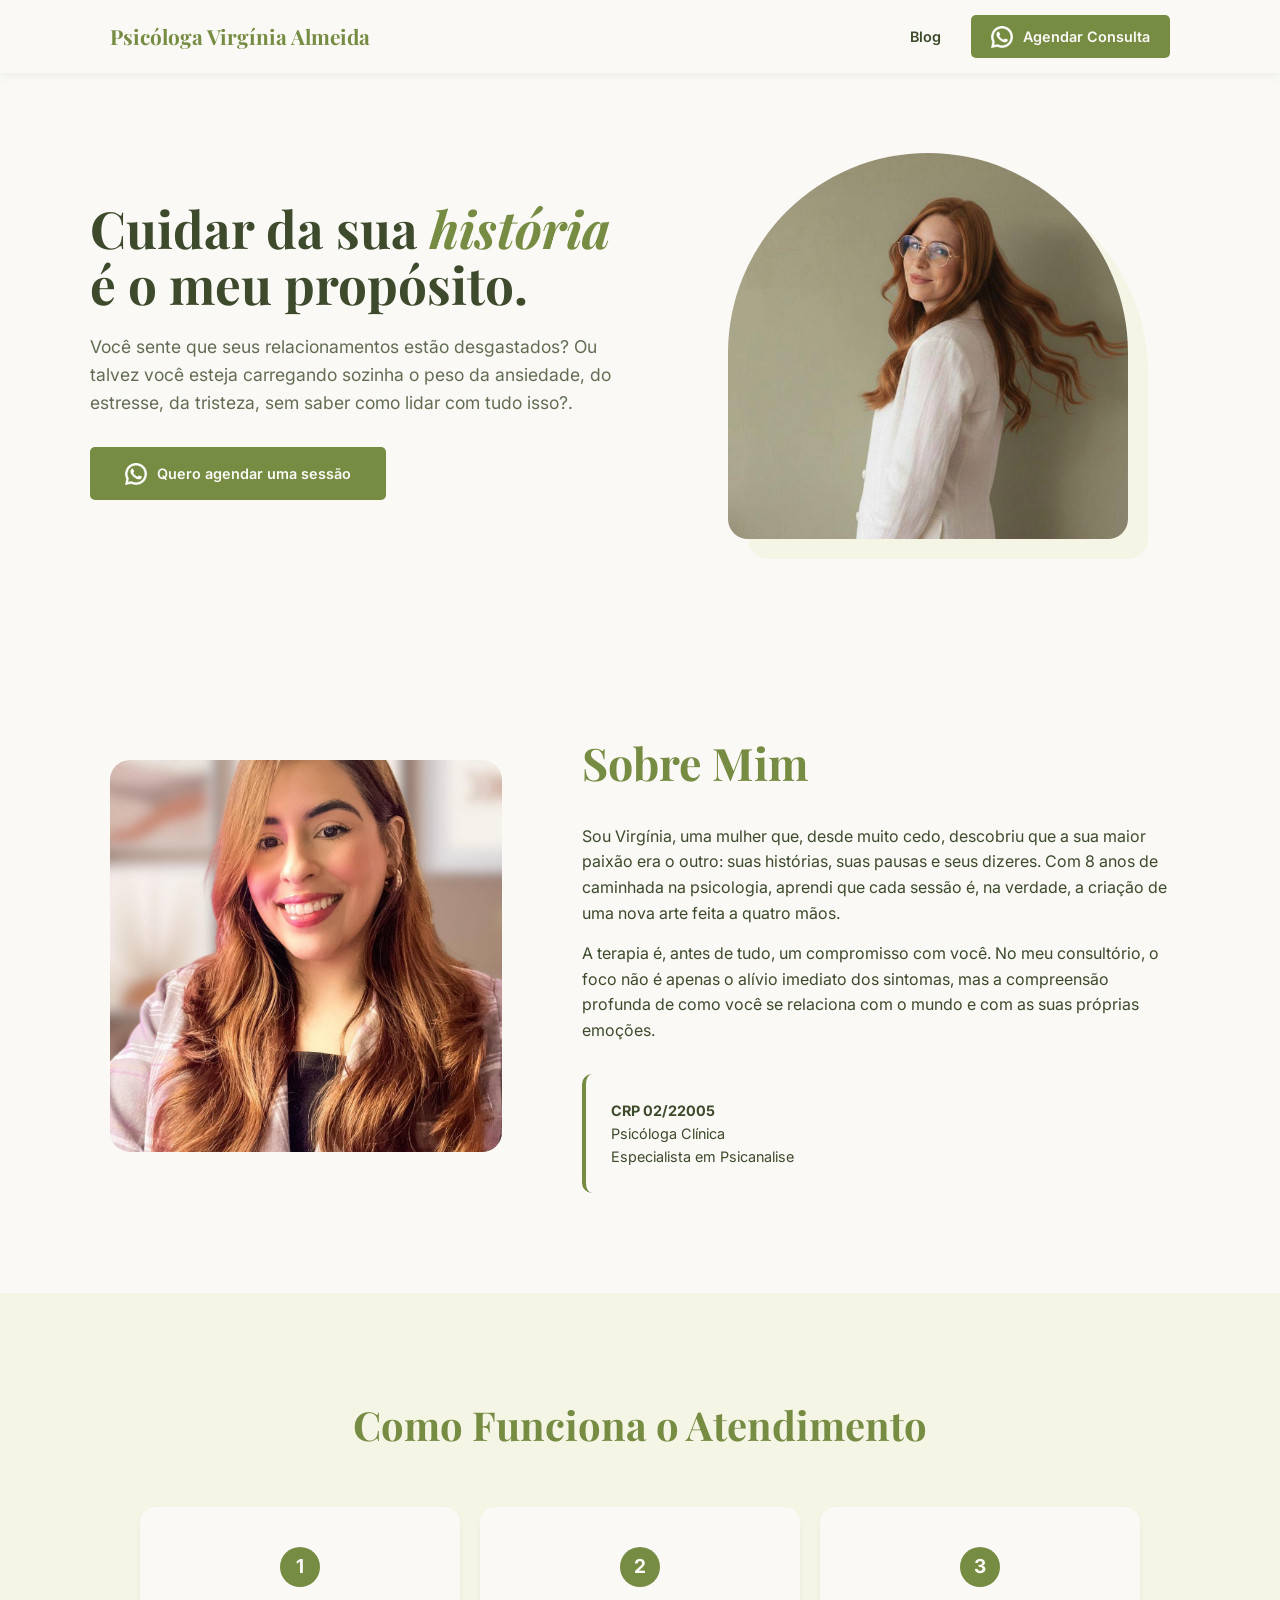
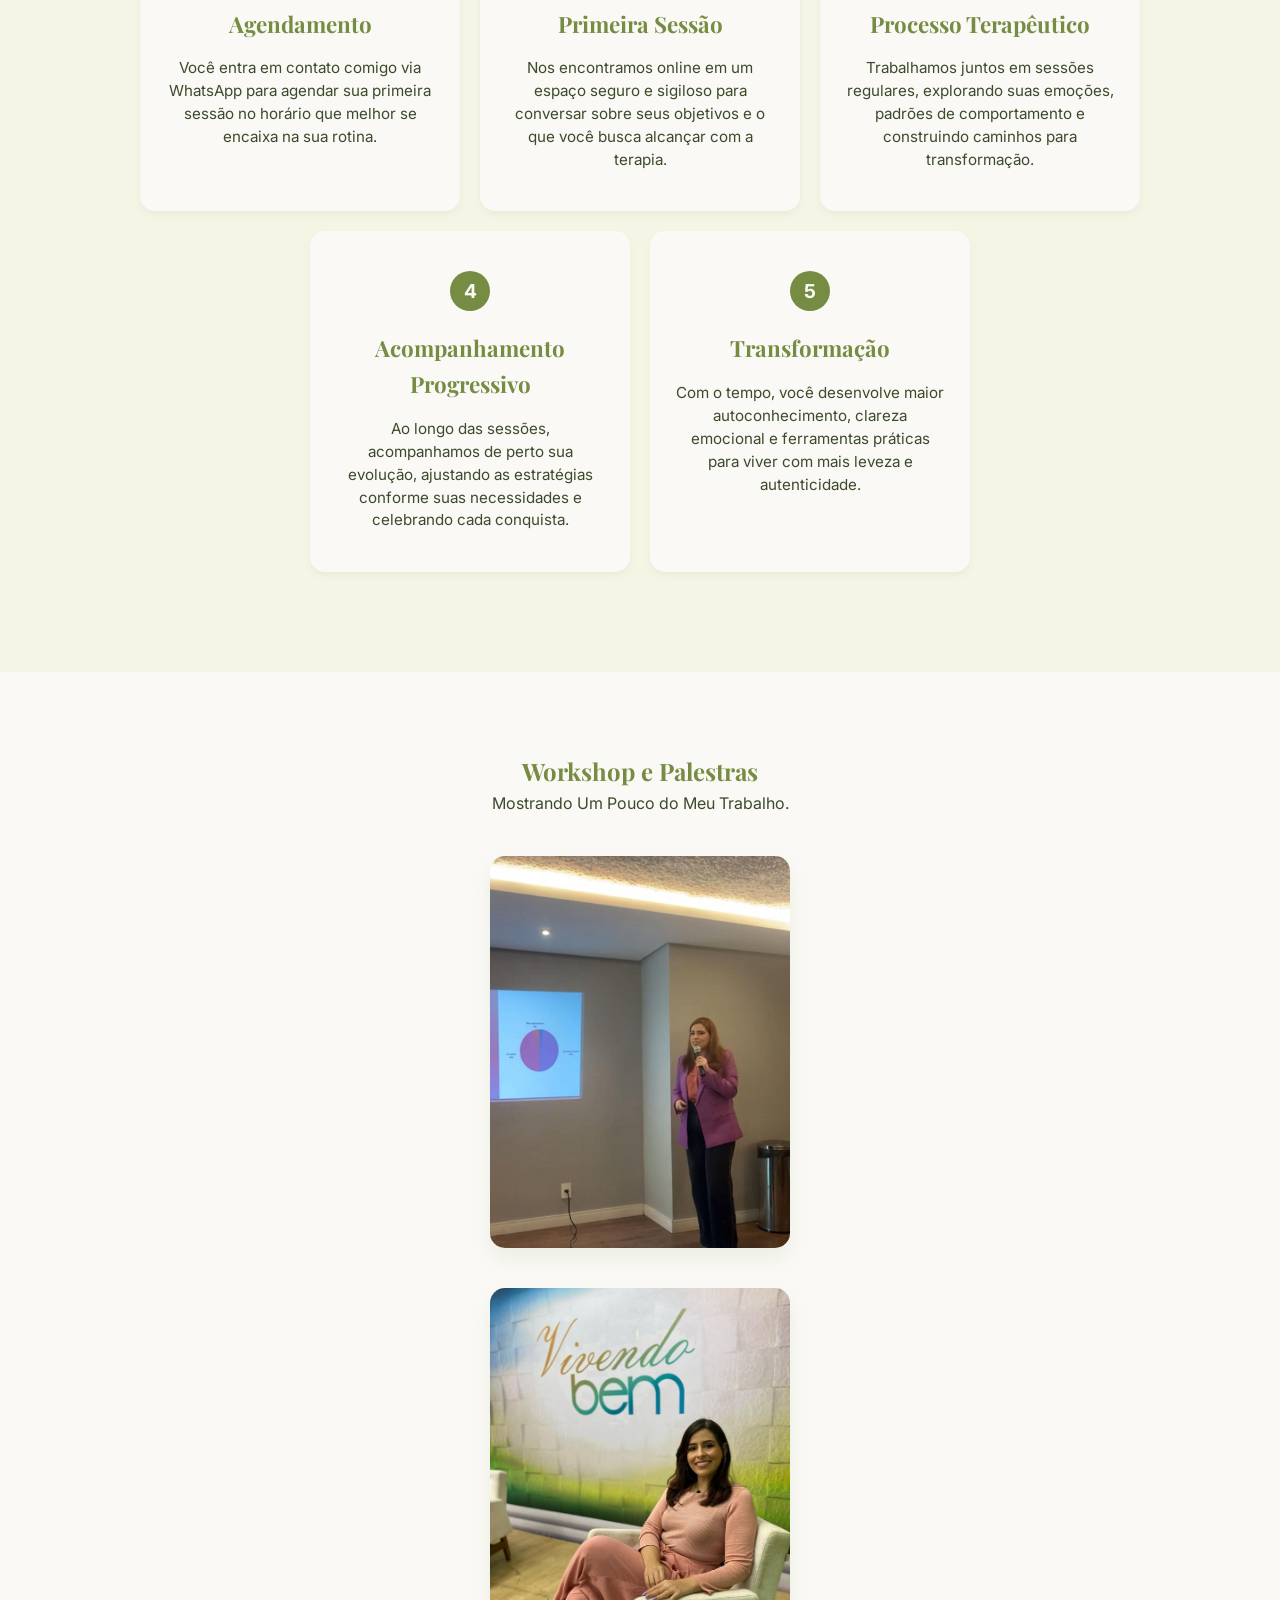
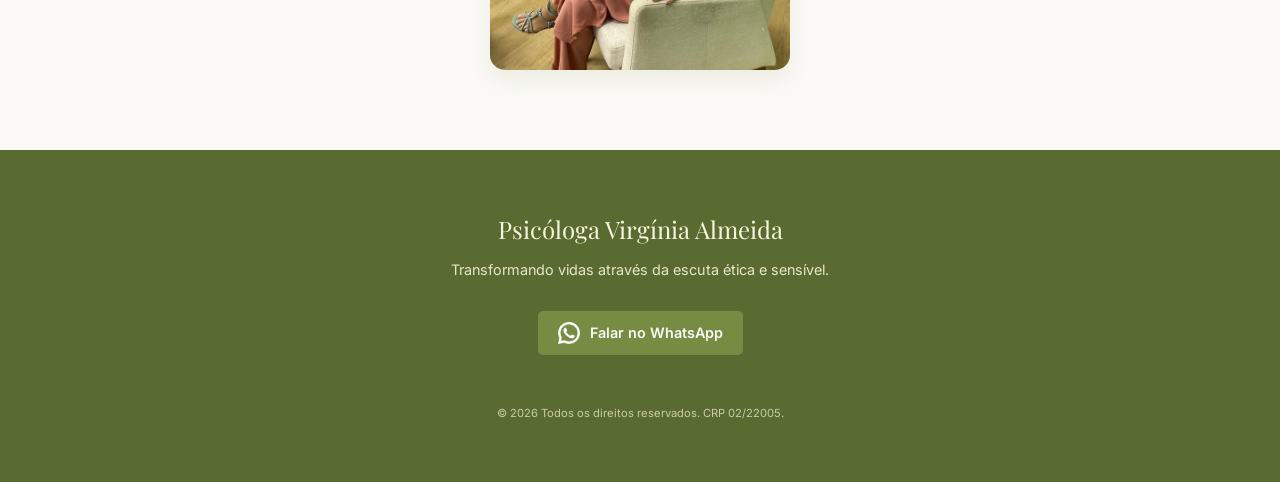
==== commit 5c5808a6: "Add files via upload" ====
--- a/index.html
+++ b/index.html
@@ -68,7 +68,6 @@
             transform: translateY(-2px);
             box-shadow: 0 4px 12px rgba(119, 140, 67, 0.3);
         }
-        /* Ícone Branco e Transparente */
         .btn-icon { width: 22px; height: 22px; object-fit: contain; filter: brightness(0) invert(1); background: transparent; }
 
         /* Hero Section */
@@ -87,7 +86,7 @@
         .about-img img { width: 100%; border-radius: 20px; }
         .crp-badge { background: var(--bg-light); padding: 25px; border-radius: 10px; margin-top: 30px; font-size: 0.9rem; border-left: 4px solid var(--primary); }
 
-        /* Como Funciona o Atendimento */
+        /* Como Funciona */
         .how-it-works { padding: 100px 0; text-align: center; background-color: var(--secondary); }
         .how-it-works h2 { font-size: 2.5rem; margin-bottom: 50px; color: var(--primary); }
         .steps-grid { display: flex; flex-wrap: wrap; justify-content: center; gap: 20px; margin-top: 40px; }
@@ -96,7 +95,7 @@
         .step-card h3 { font-size: 1.4rem; color: var(--primary); margin-bottom: 15px; }
         .step-card p { font-size: 0.95rem; color: var(--text-dark); line-height: 1.5; }
 
-        /* Workshop & Palestras */
+        /* Services */
         .services { padding: 80px 0; text-align: center; background: var(--white); }
         .workshop-preview { margin-top: 40px; text-align: center; }
         .workshop-preview img { width: 100%; max-width: 300px; border-radius: 15px; margin: 20px auto 0; display: block; box-shadow: 0 10px 20px rgba(119, 140, 67, 0.1); }
@@ -104,9 +103,21 @@
         footer { background: #5a6b32; color: #F5F5DC; padding: 60px 0; text-align: center; }
         .footer-logo { font-family: 'Playfair Display', serif; font-size: 1.5rem; margin-bottom: 10px; display: block; color: #F5F5DC; }
 
+        /* Responsive Mobile Styles */
         @media (max-width: 768px) {
-            .hero, .about-flex { flex-direction: column; text-align: center; }
-            .hero-image { order: -1; }
+            /* Hero Reordering */
+            .hero { flex-direction: column; text-align: center; gap: 30px; }
+            .hero-text { display: contents; } /* Libera h1 e p para o grid do pai */
+            .hero h1 { order: 1; }
+            .hero-image { order: 2; margin: 10px 0 20px 0; }
+            .hero-text p { order: 3; }
+            .hero-text .btn-cta { order: 4; margin: 0 auto; }
+
+            /* About Reordering */
+            .about-flex { flex-direction: column; text-align: center; gap: 40px; }
+            .about-content { order: 1; }
+            .about-img { order: 2; }
+            
             .steps-grid { flex-direction: column; align-items: center; }
             .step-card { max-width: 100%; }
         }
@@ -149,7 +160,7 @@
                 <h2 style="font-size: 2.8rem; margin-bottom: 25px;">Sobre Mim</h2>
                 <p>Sou Virgínia, uma mulher que, desde muito cedo, descobriu que a sua maior paixão era o outro: suas histórias, suas pausas e seus dizeres. Com 8 anos de caminhada na psicologia, aprendi que cada sessão é, na verdade, a criação de uma nova arte feita a quatro mãos.</p>
 
-                <p>A terapia é, antes de tudo, um compromisso com você. No meu consultório, o foco não é apenas o alívio imediato dos sintomas, mas a compreensão profunda de como você se relaciona com o mundo e com as suas próprias emoções.</p>
+                <p style="margin-top: 15px;">A terapia é, antes de tudo, um compromisso com você. No meu consultório, o foco não é apenas o alívio imediato dos sintomas, mas a compreensão profunda de como você se relaciona com o mundo e com as suas próprias emoções.</p>
                 <div class="crp-badge">
                     <p><strong>CRP 02/22005</strong></p>
                     <p>Psicóloga Clínica</p>
